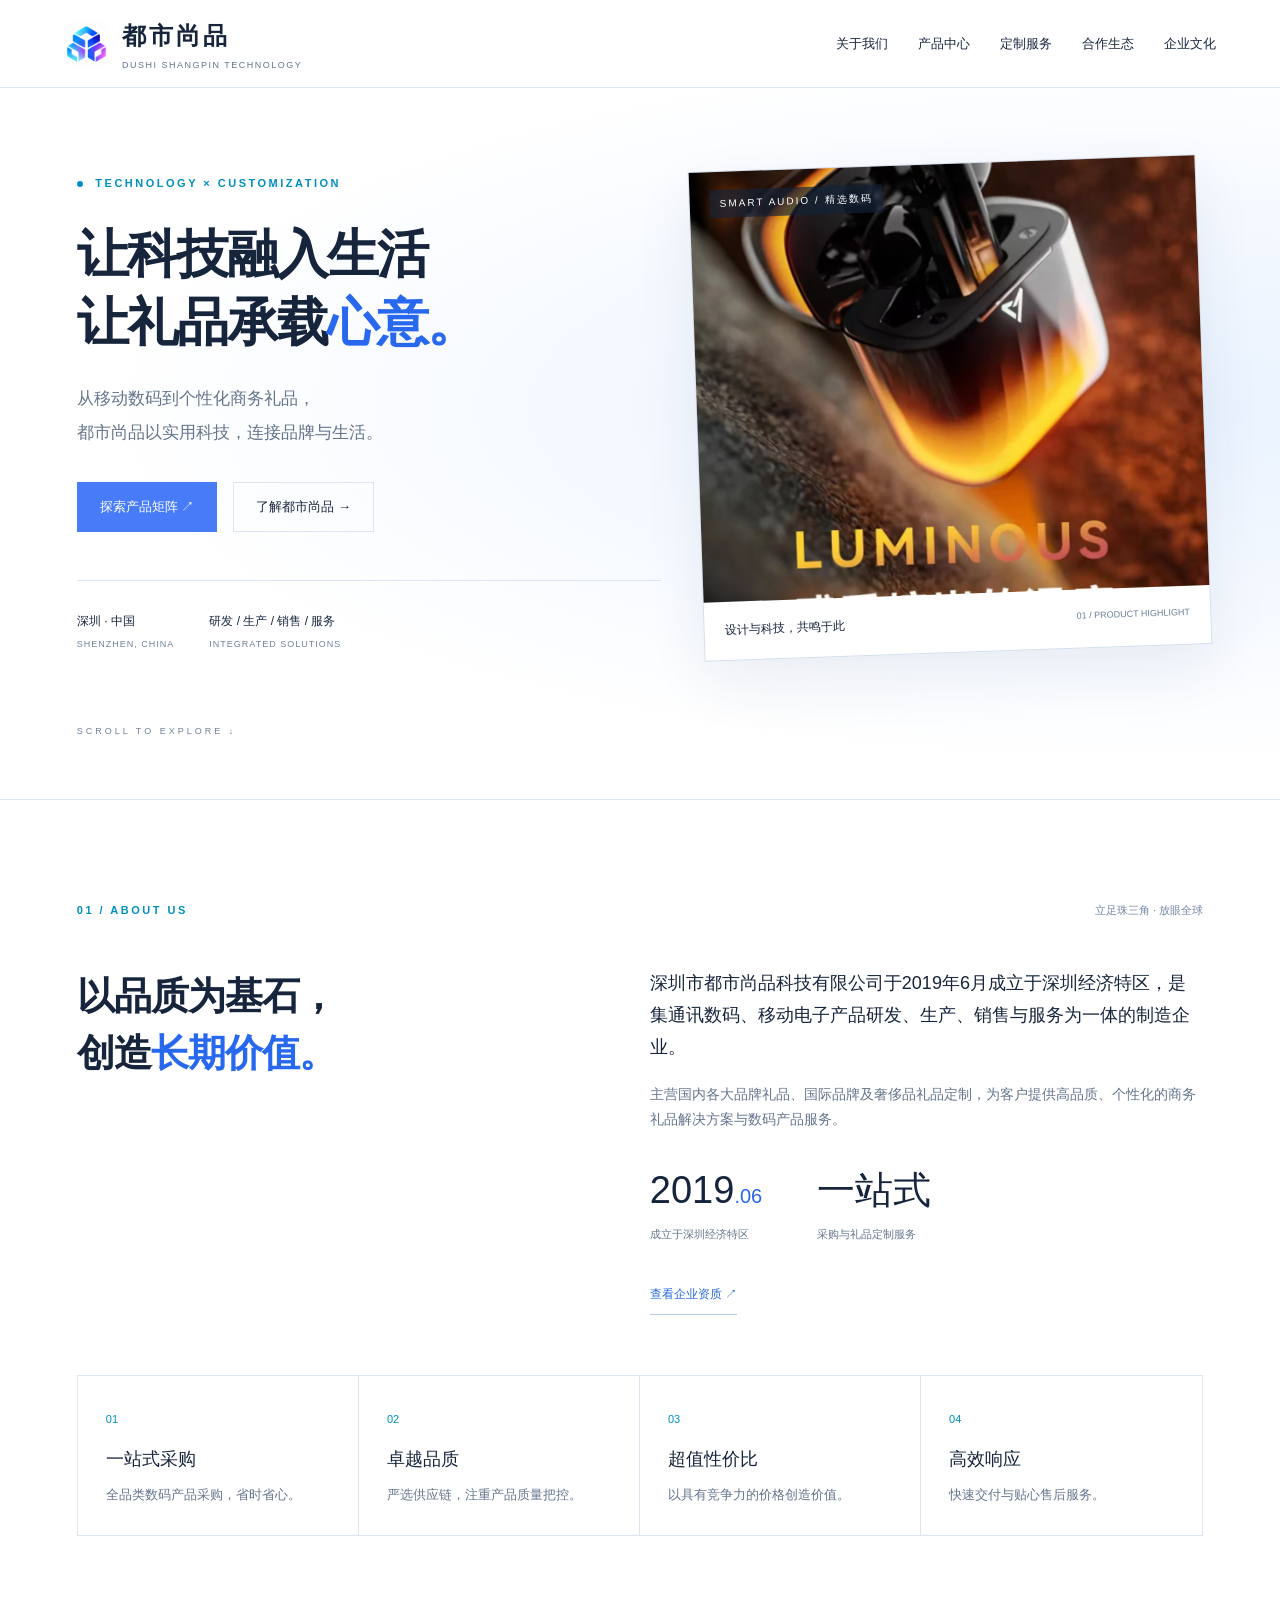
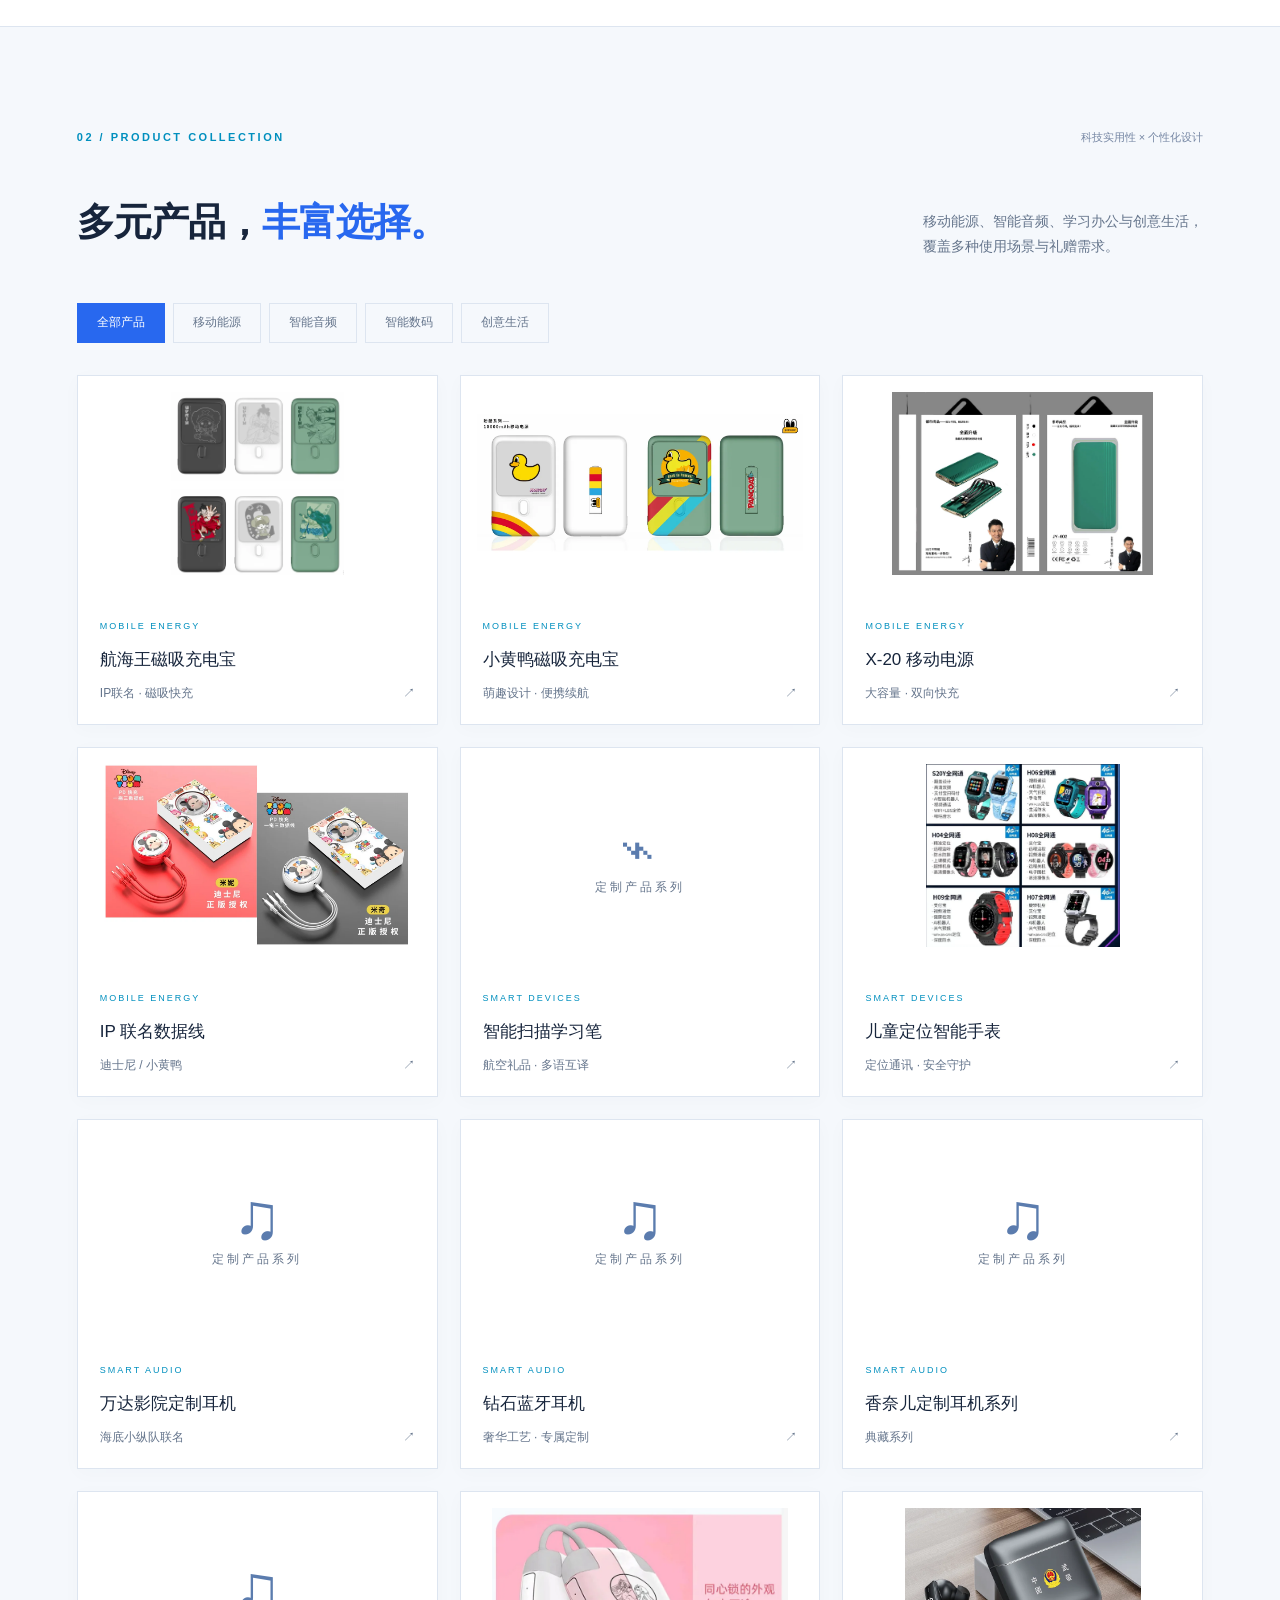
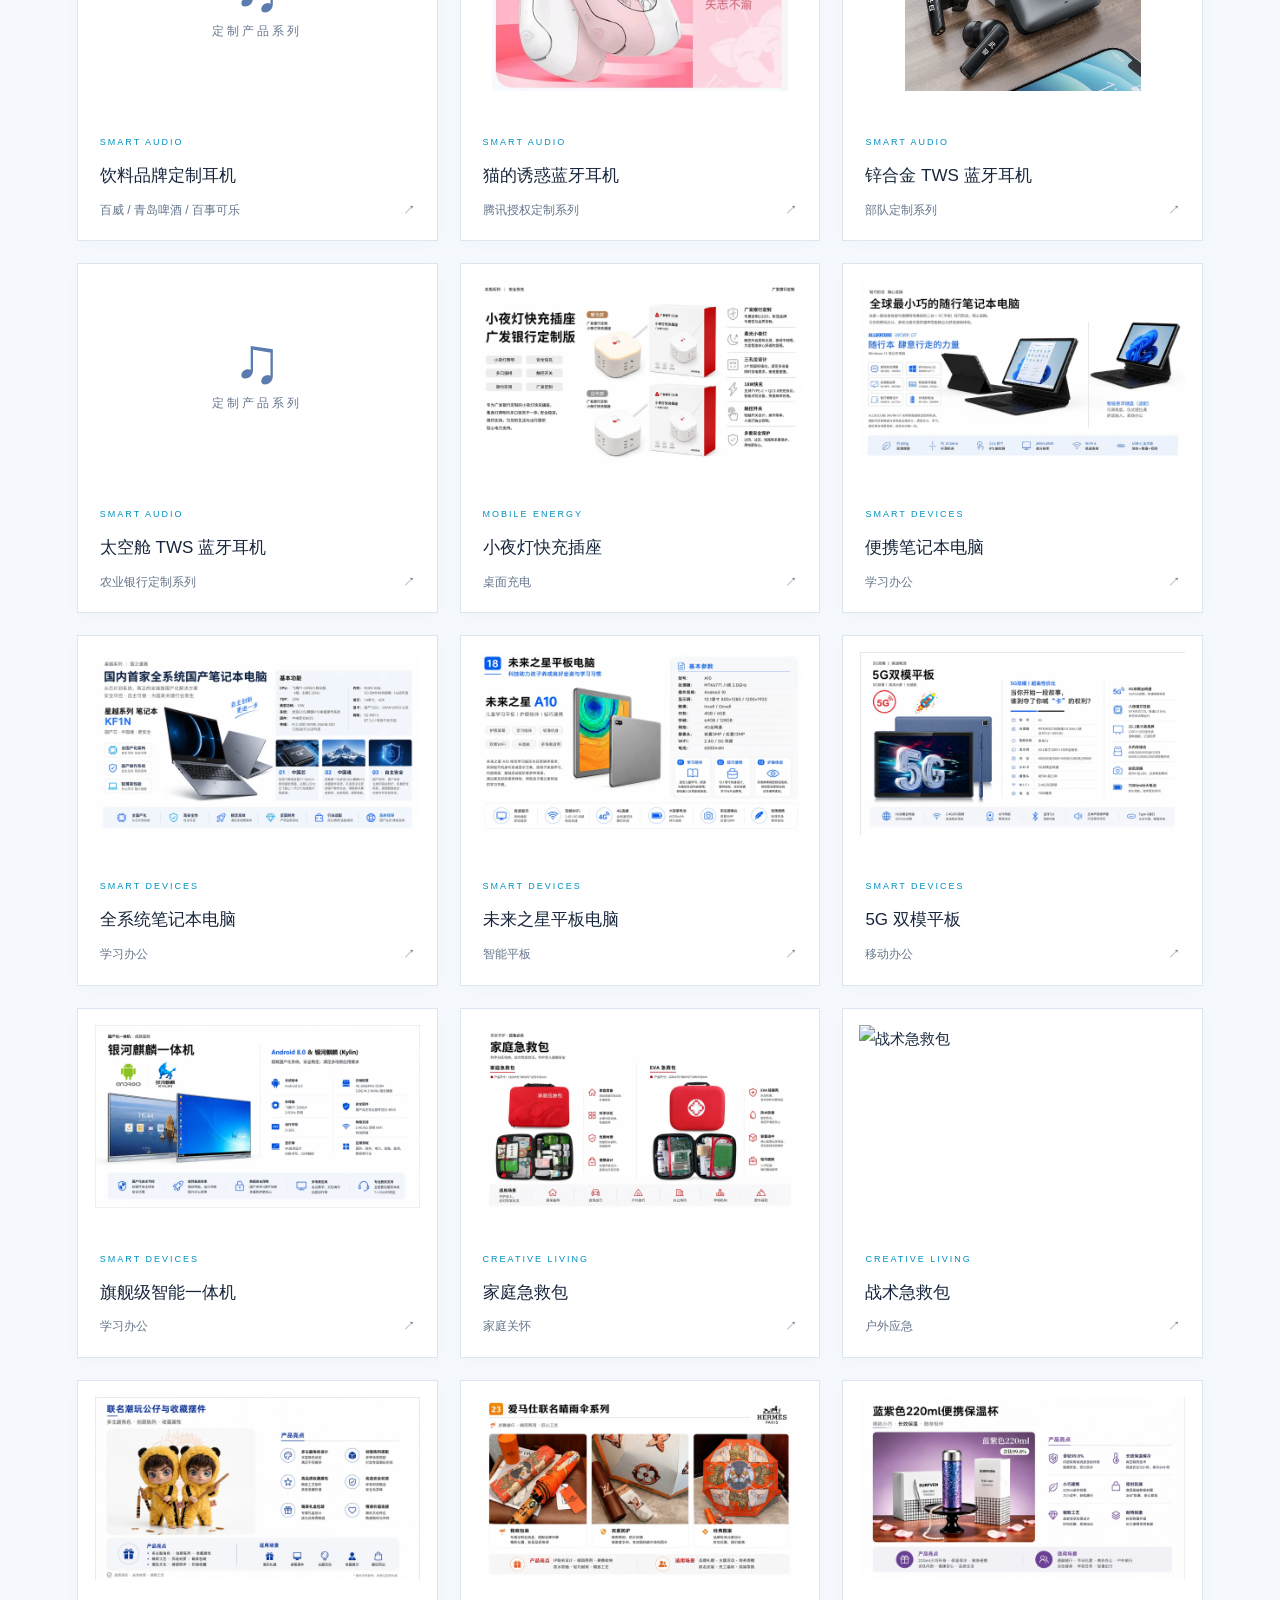
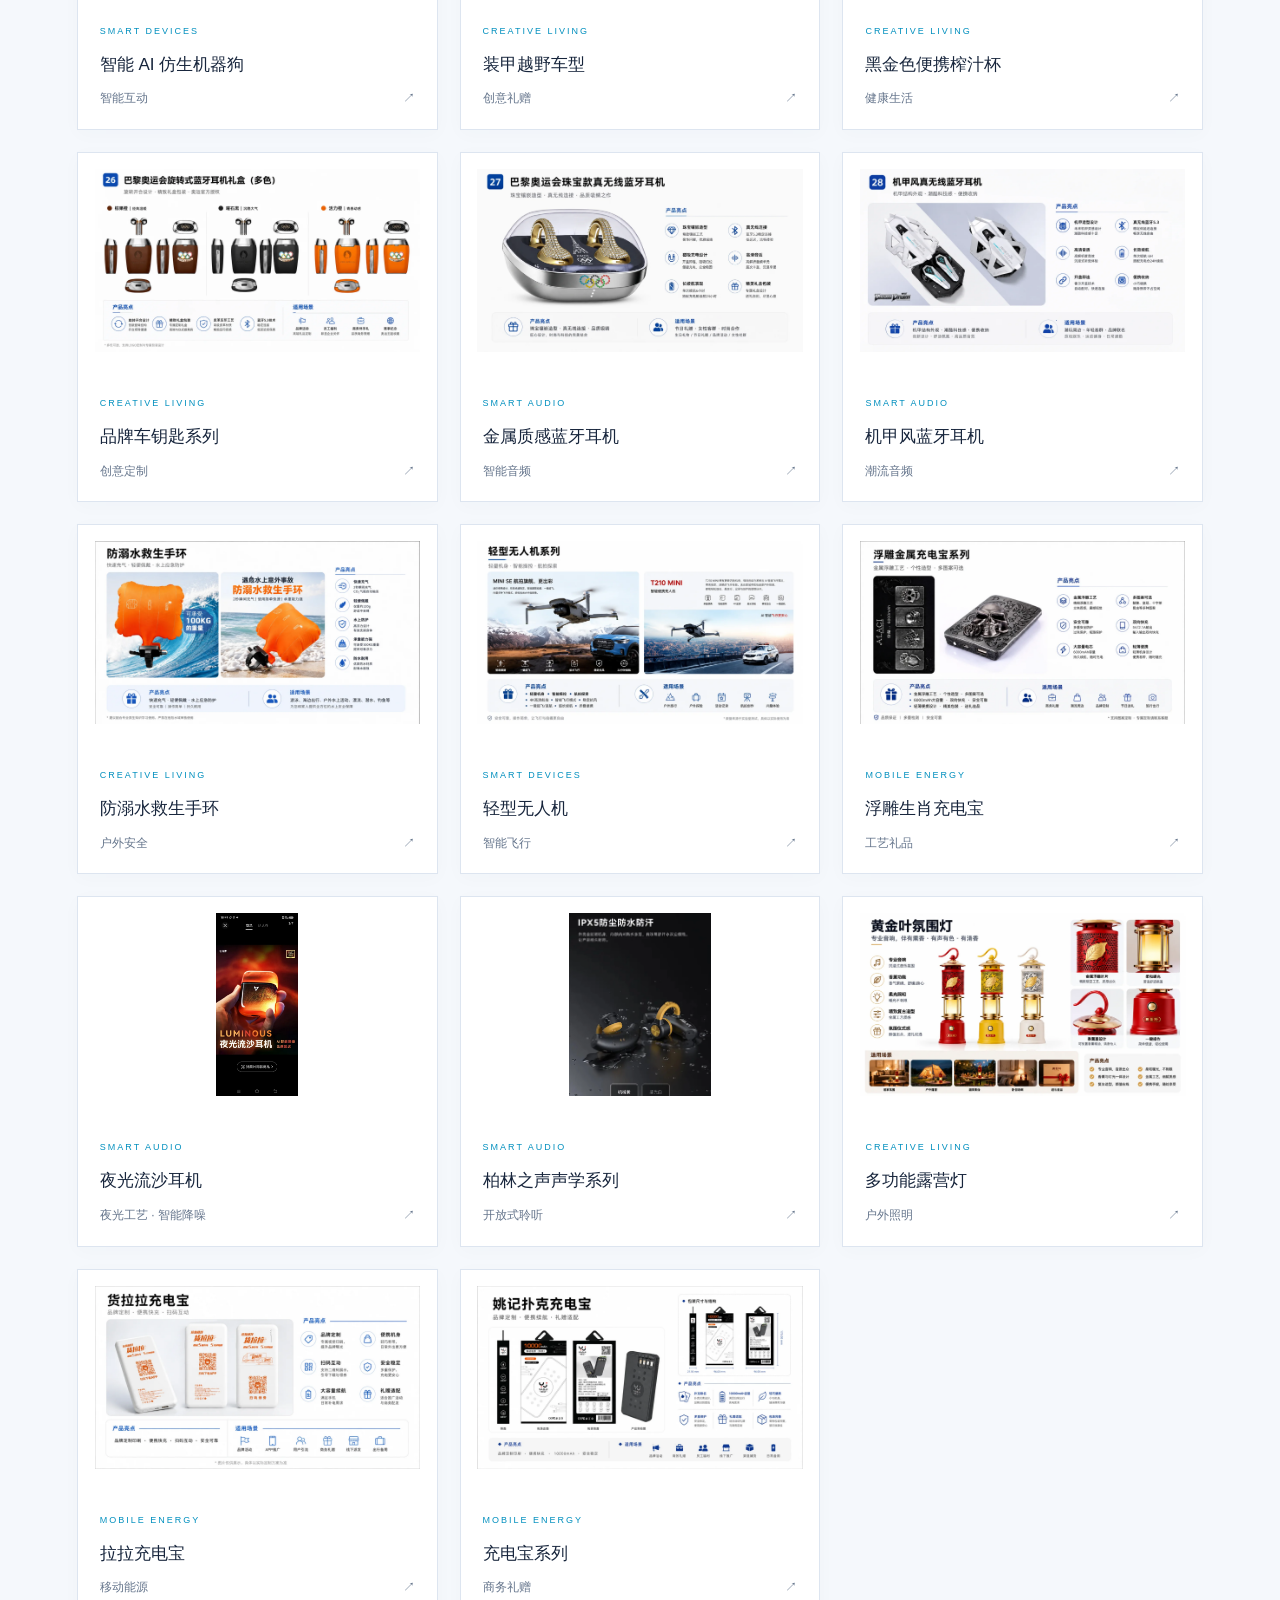
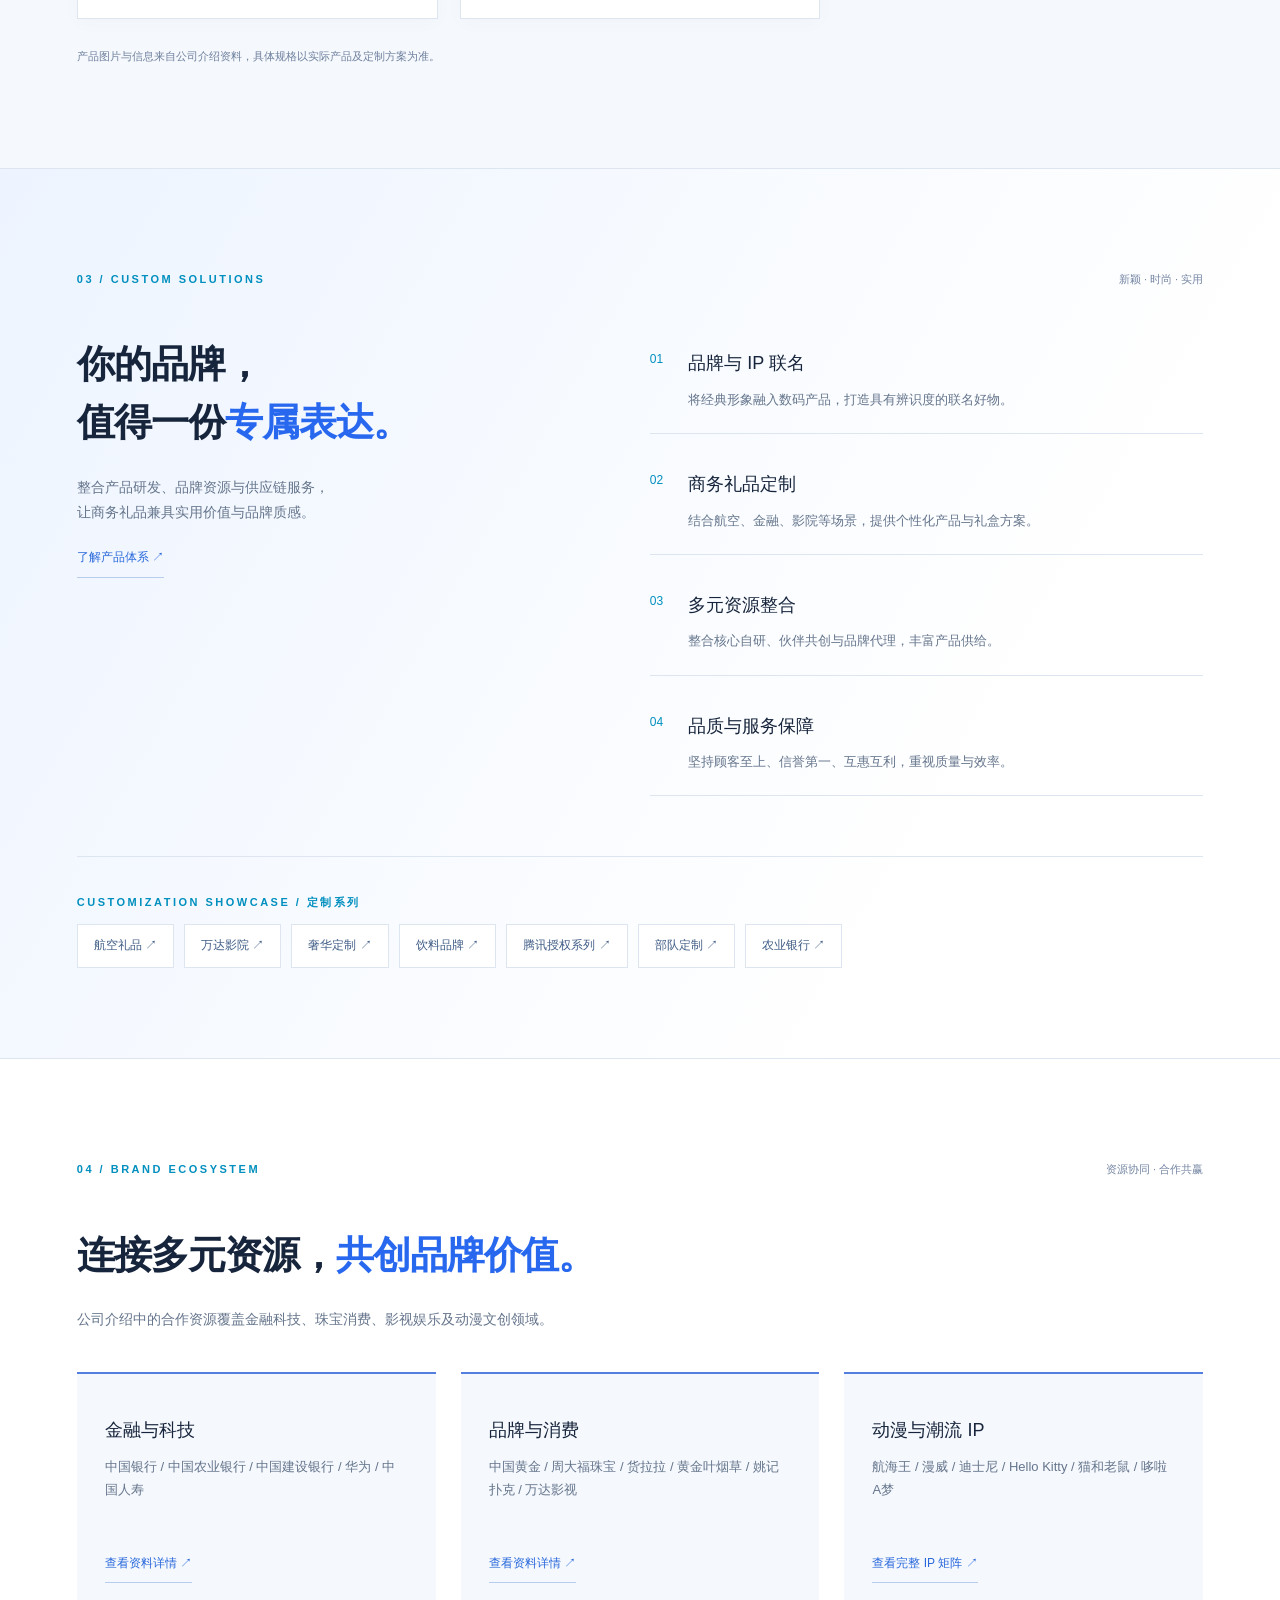
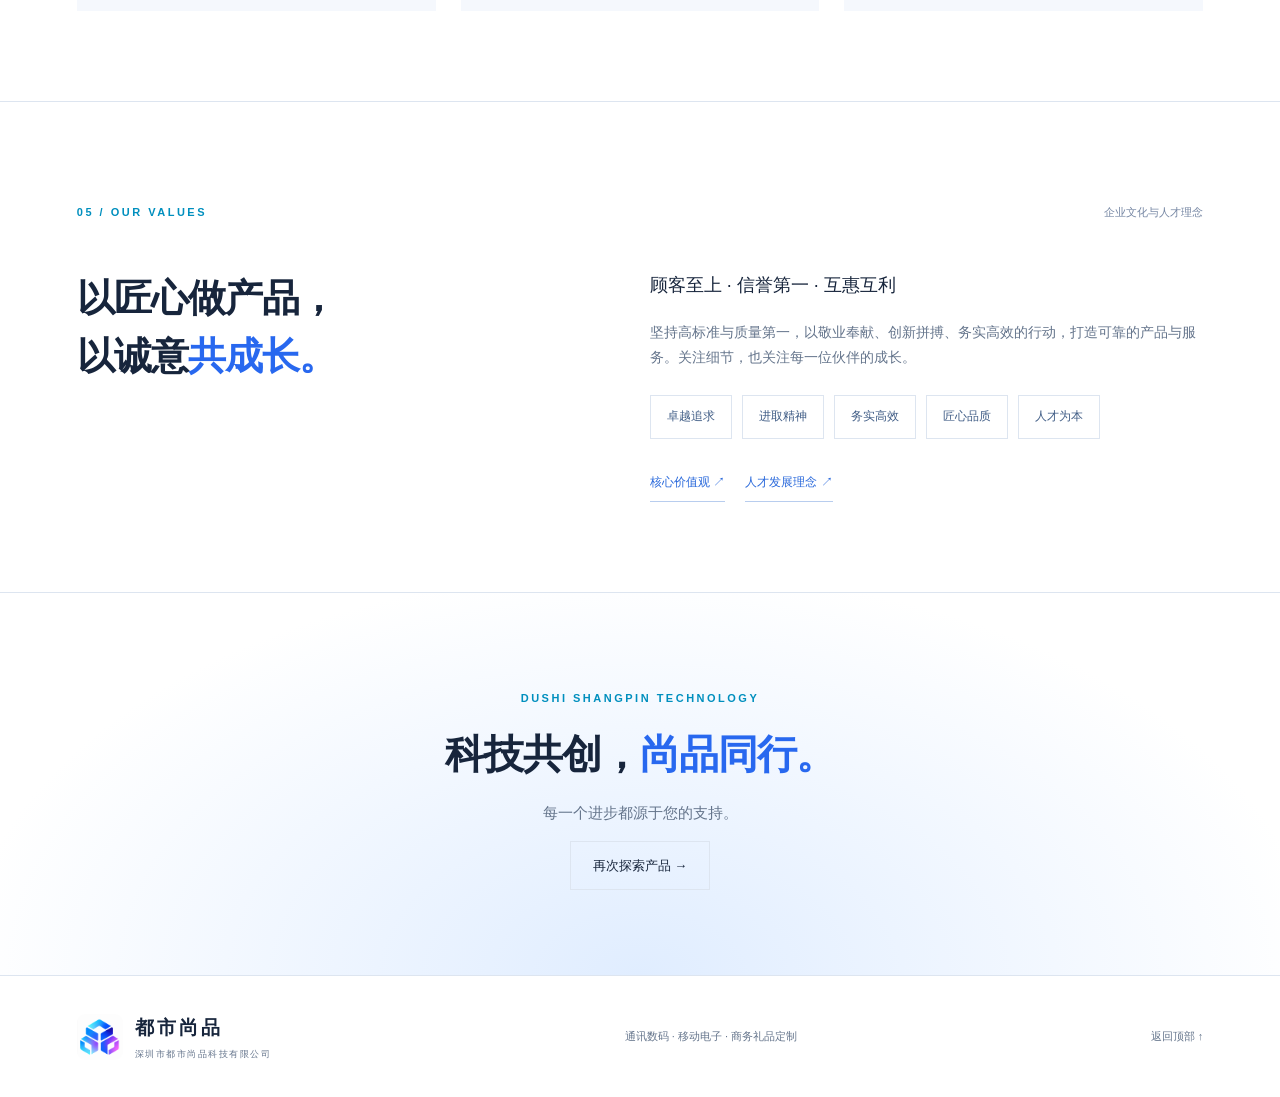
==== index.html @ e6428e45 "Add files via upload" ====
<!doctype html><html lang="zh-CN"><head><meta charset="UTF-8"><meta name="viewport" content="width=device-width,initial-scale=1"><meta name="theme-color" content="#ffffff"><meta name="description" content="深圳市都市尚品科技有限公司，专注移动数码产品研发、生产、销售及商务礼品定制。"><title>都市尚品科技 · 数码与礼品定制</title><link rel="icon" href="assets/logo.png"><link rel="stylesheet" href="style.css"></head><body>
<header><a class="brand" href="#home"><img src="assets/logo.png" alt="都市尚品Logo"><span>都市尚品<small>DUSHI SHANGPIN TECHNOLOGY</small></span></a><button id="menu" aria-expanded="false" aria-controls="nav" aria-label="展开导航">☰</button><nav id="nav"><a href="#about">关于我们</a><a href="#products">产品中心</a><a href="#service">定制服务</a><a href="#partners">合作生态</a><a href="#culture">企业文化</a></nav></header>
<main><section id="home" class="hero"><div><p class="eyebrow"><i></i> TECHNOLOGY × CUSTOMIZATION</p><h1>让科技融入生活<br>让礼品承载<span>心意。</span></h1><p class="lead">从移动数码到个性化商务礼品，<br>都市尚品以实用科技，连接品牌与生活。</p><div class="actions"><a class="primary" href="#products">探索产品矩阵 ↗</a><a class="secondary" href="#about">了解都市尚品 →</a></div><div class="hero-meta"><span>深圳 · 中国<small>SHENZHEN, CHINA</small></span><span>研发 / 生产 / 销售 / 服务<small>INTEGRATED SOLUTIONS</small></span></div></div><div class="hero-visual"><span class="orbit-label">SMART AUDIO / 精选数码</span><img src="assets/s37-25.webp" alt="夜光流沙蓝牙耳机"><div class="visual-caption"><span>设计与科技，共鸣于此</span><small>01 / PRODUCT HIGHLIGHT</small></div></div><div class="scroll">SCROLL TO EXPLORE ↓</div></section>
<section id="about" class="section"><div class="section-top"><p class="eyebrow">01 / ABOUT US</p><span>立足珠三角 · 放眼全球</span></div><div class="split"><h2>以品质为基石，<br>创造<span>长期价值。</span></h2><div><p class="intro">深圳市都市尚品科技有限公司于2019年6月成立于深圳经济特区，是集通讯数码、移动电子产品研发、生产、销售与服务为一体的制造企业。</p><p class="muted">主营国内各大品牌礼品、国际品牌及奢侈品礼品定制，为客户提供高品质、个性化的商务礼品解决方案与数码产品服务。</p><div class="facts"><div><strong>2019<span>.06</span></strong><small>成立于深圳经济特区</small></div><div><strong>一站式</strong><small>采购与礼品定制服务</small></div></div><button class="text-link" data-slide="4">查看企业资质 ↗</button></div></div><div class="advantages"><article><em>01</em><h3>一站式采购</h3><p>全品类数码产品采购，省时省心。</p></article><article><em>02</em><h3>卓越品质</h3><p>严选供应链，注重产品质量把控。</p></article><article><em>03</em><h3>超值性价比</h3><p>以具有竞争力的价格创造价值。</p></article><article><em>04</em><h3>高效响应</h3><p>快速交付与贴心售后服务。</p></article></div></section>
<section id="products" class="section products"><div class="section-top"><p class="eyebrow">02 / PRODUCT COLLECTION</p><span>科技实用性 × 个性化设计</span></div><div class="title-row"><h2>多元产品，<span>丰富选择。</span></h2><p class="muted">移动能源、智能音频、学习办公与创意生活，<br>覆盖多种使用场景与礼赠需求。</p></div><div class="filters" role="group" aria-label="产品分类"><button class="active" data-filter="all">全部产品</button><button data-filter="power">移动能源</button><button data-filter="audio">智能音频</button><button data-filter="smart">智能数码</button><button data-filter="life">创意生活</button></div><div id="grid" class="grid"></div><p class="source-note">产品图片与信息来自公司介绍资料，具体规格以实际产品及定制方案为准。</p></section>
<section id="service" class="section service"><div class="section-top"><p class="eyebrow">03 / CUSTOM SOLUTIONS</p><span>新颖 · 时尚 · 实用</span></div><div class="split"><div><h2>你的品牌，<br>值得一份<span>专属表达。</span></h2><p class="muted">整合产品研发、品牌资源与供应链服务，<br>让商务礼品兼具实用价值与品牌质感。</p><button class="text-link" data-slide="5">了解产品体系 ↗</button></div><div class="service-list"><article><span>01</span><div><h3>品牌与 IP 联名</h3><p>将经典形象融入数码产品，打造具有辨识度的联名好物。</p></div></article><article><span>02</span><div><h3>商务礼品定制</h3><p>结合航空、金融、影院等场景，提供个性化产品与礼盒方案。</p></div></article><article><span>03</span><div><h3>多元资源整合</h3><p>整合核心自研、伙伴共创与品牌代理，丰富产品供给。</p></div></article><article><span>04</span><div><h3>品质与服务保障</h3><p>坚持顾客至上、信誉第一、互惠互利，重视质量与效率。</p></div></article></div></div><div class="cases"><p class="eyebrow">CUSTOMIZATION SHOWCASE / 定制系列</p><div id="case-list"></div></div></section>
<section id="partners" class="section"><div class="section-top"><p class="eyebrow">04 / BRAND ECOSYSTEM</p><span>资源协同 · 合作共赢</span></div><h2>连接多元资源，<span>共创品牌价值。</span></h2><p class="muted">公司介绍中的合作资源覆盖金融科技、珠宝消费、影视娱乐及动漫文创领域。</p><div class="ecosystem"><article><h3>金融与科技</h3><p>中国银行 / 中国农业银行 / 中国建设银行 / 华为 / 中国人寿</p><button class="text-link" data-slide="43">查看资料详情 ↗</button></article><article><h3>品牌与消费</h3><p>中国黄金 / 周大福珠宝 / 货拉拉 / 黄金叶烟草 / 姚记扑克 / 万达影视</p><button class="text-link" data-slide="42">查看资料详情 ↗</button></article><article><h3>动漫与潮流 IP</h3><p>航海王 / 漫威 / 迪士尼 / Hello Kitty / 猫和老鼠 / 哆啦A梦</p><button class="text-link" data-slide="44">查看完整 IP 矩阵 ↗</button></article></div></section>
<section id="culture" class="section culture"><div class="section-top"><p class="eyebrow">05 / OUR VALUES</p><span>企业文化与人才理念</span></div><div class="split"><h2>以匠心做产品，<br>以诚意<span>共成长。</span></h2><div><p class="intro">顾客至上 · 信誉第一 · 互惠互利</p><p class="muted">坚持高标准与质量第一，以敬业奉献、创新拼搏、务实高效的行动，打造可靠的产品与服务。关注细节，也关注每一位伙伴的成长。</p><div class="value-tags"><span>卓越追求</span><span>进取精神</span><span>务实高效</span><span>匠心品质</span><span>人才为本</span></div><button class="text-link" data-slide="45">核心价值观 ↗</button><button class="text-link" data-slide="46">人才发展理念 ↗</button></div></div></section>
<section class="closing"><p class="eyebrow">DUSHI SHANGPIN TECHNOLOGY</p><h2>科技共创，<span>尚品同行。</span></h2><p>每一个进步都源于您的支持。</p><a class="secondary" href="#products">再次探索产品 →</a></section></main><footer><a class="brand" href="#home"><img src="assets/logo.png" alt=""><span>都市尚品<small>深圳市都市尚品科技有限公司</small></span></a><p>通讯数码 · 移动电子 · 商务礼品定制</p><a href="#home">返回顶部 ↑</a></footer><dialog id="detail"><button class="close" aria-label="关闭详情">×</button><div id="detail-body"></div></dialog><script src="content.js"></script><script src="app.js"></script></body></html>
---- style.css ----
:root{--bg:#080d1b;--panel:#10182a;--line:#243047;--text:#f1f5ff;--muted:#9ba8c1;--blue:#548cff;--cyan:#43d9ea}*{box-sizing:border-box}html{scroll-behavior:smooth;scroll-padding-top:95px}body{margin:0;background:var(--bg);color:var(--text);font:15px/1.8 Arial,'Microsoft YaHei',sans-serif}a{color:inherit;text-decoration:none}button{font:inherit;cursor:pointer}button,a{-webkit-tap-highlight-color:transparent}button:focus-visible,a:focus-visible{outline:2px solid var(--cyan);outline-offset:5px}header{height:88px;position:sticky;top:0;z-index:10;background:#080d1bf2;border-bottom:1px solid var(--line);padding:0 5%;display:flex;align-items:center;justify-content:space-between}.brand{display:flex;align-items:center;gap:12px;font-size:24px;font-weight:bold;letter-spacing:3px}.brand img{width:46px;height:46px;border-radius:9px}.brand small{font-size:9px;letter-spacing:1.5px;display:block;color:var(--muted);font-weight:normal}nav{display:flex;gap:30px;font-size:13px}nav a:hover{color:var(--cyan)}#menu{display:none}.hero{max-width:1440px;margin:auto;padding:75px 6% 60px;display:grid;grid-template-columns:1.15fr 1fr;gap:35px;align-items:center;position:relative;min-height:700px;overflow:hidden;background:radial-gradient(ellipse at 80% 40%,#172a5033,transparent 60%)}.eyebrow{font-size:11px;letter-spacing:2.5px;color:var(--cyan);font-weight:bold}i{display:inline-block;width:6px;height:6px;background:var(--cyan);border-radius:50%;margin-right:7px}h1{font-size:clamp(36px,4.1vw,62px);line-height:1.3;letter-spacing:-2px;margin:26px 0}h1 span,h2 span{color:var(--blue)}.lead{font-size:17px;color:var(--muted);line-height:2}.actions{display:flex;gap:16px;margin:32px 0}.primary,.secondary{display:inline-block;padding:12px 22px;font-size:13px;border:1px solid var(--line)}.primary{background:#477bf7;border-color:#477bf7}.primary:hover{background:#6596ff}.secondary:hover{border-color:var(--blue)}.hero-meta{display:flex;gap:35px;padding-top:30px;border-top:1px solid var(--line);margin-top:48px;font-size:12px}.hero-meta small{display:block;font-size:9px;color:#6f809e;letter-spacing:1px;margin-top:4px}.hero-visual{border:1px solid #2b3750;background:#101218;position:relative;transform:rotate(-2deg)}.hero-visual img{display:block;width:100%;height:430px;object-fit:cover}.orbit-label{position:absolute;top:18px;left:20px;font-size:10px;letter-spacing:2px;color:#e4eaff;background:#080d1b99;padding:5px 10px}.visual-caption{display:flex;justify-content:space-between;padding:18px 20px;gap:12px;font-size:12px}.visual-caption small{font-size:9px;color:var(--muted)}.scroll{grid-column:1/-1;font-size:9px;letter-spacing:3px;color:#677794;margin-top:35px}.section{padding:90px 6%;max-width:1440px;margin:auto;border-top:1px solid var(--line)}.section-top{display:flex;align-items:center;justify-content:space-between;margin-bottom:35px}.section-top>span{font-size:11px;color:#7586a3}.split{display:grid;grid-template-columns:1fr 1.1fr;gap:70px}h2{font-size:clamp(29px,3vw,42px);line-height:1.5;letter-spacing:-1px;margin:0 0 24px}.intro{font-size:18px;margin-top:0}.muted{color:var(--muted);font-size:14px}.facts{display:flex;gap:55px;margin:30px 0}.facts strong{display:block;font-size:38px;font-weight:500;line-height:1.5}.facts strong span{font-size:20px;color:var(--blue)}.facts small{font-size:11px;color:var(--muted)}.text-link{border:0;border-bottom:1px solid #344868;background:none;color:#91b6ff;padding:8px 0;margin-right:20px;font-size:12px}.advantages{display:grid;grid-template-columns:repeat(4,1fr);margin-top:60px;border:1px solid var(--line)}.advantages article{padding:28px;border-right:1px solid var(--line)}.advantages article:last-child{border:0}.advantages em{font-size:11px;font-style:normal;color:var(--cyan)}h3{font-size:18px;font-weight:500;margin:12px 0 8px}.advantages p,.service-list p,.ecosystem p{font-size:13px;color:var(--muted);margin:0}.products{background:#0c1221}.title-row{display:flex;justify-content:space-between;gap:30px;align-items:center}.filters{display:flex;gap:8px;margin:28px 0 32px;flex-wrap:wrap}.filters button{border:1px solid var(--line);background:none;color:var(--muted);padding:8px 19px;font-size:12px}.filters button.active{background:var(--blue);color:white;border-color:var(--blue)}.grid{display:grid;grid-template-columns:repeat(3,1fr);gap:22px}.card{border:1px solid var(--line);background:var(--panel);color:var(--text);text-align:left;padding:0;transition:transform .2s,border-color .2s;overflow:hidden}.card:hover{transform:translateY(-5px);border-color:var(--blue)}.card .pic{height:215px;background:#f1f2f4;display:flex;align-items:center;justify-content:center;padding:16px}.card img{width:100%;height:100%;object-fit:contain}.card .info{padding:19px 22px}.card small{font-size:9px;letter-spacing:2px;color:var(--cyan)}.card h3{font-size:17px;margin:8px 0}.card p{color:var(--muted);font-size:12px;margin:0;display:flex;justify-content:space-between}.source-note{font-size:11px;color:#6e809e;margin-top:28px}.service{background:linear-gradient(120deg,#0f1b32,#080d1b 70%)}.service-list article{display:flex;gap:25px;padding:22px 0;border-bottom:1px solid var(--line)}.service-list article:first-child{padding-top:0}.service-list article>span{color:var(--cyan);font-size:12px;padding-top:14px}.cases{margin-top:60px;padding-top:25px;border-top:1px solid var(--line)}#case-list{display:flex;flex-wrap:wrap;gap:10px}#case-list button,.value-tags span{border:1px solid var(--line);background:#121c30;color:#b8c8e2;padding:10px 16px;font-size:12px}.ecosystem{display:grid;grid-template-columns:repeat(3,1fr);gap:25px;margin-top:40px}.ecosystem article{padding:28px;border-top:2px solid #527fe0;background:#10182a}.ecosystem p{min-height:90px}.value-tags{display:flex;flex-wrap:wrap;gap:10px;margin:25px 0}.closing{text-align:center;padding:85px 20px;background:radial-gradient(ellipse at bottom,#1e2b57,transparent 70%);border-top:1px solid var(--line)}.closing h2{font-size:40px;margin:15px 0}.closing>p:not(.eyebrow){color:var(--muted)}footer{padding:35px 6%;display:flex;justify-content:space-between;align-items:center;gap:20px;border-top:1px solid var(--line)}footer .brand{font-size:19px}footer p,footer>a:last-child{font-size:11px;color:var(--muted)}dialog{background:#10182a;color:var(--text);border:1px solid var(--line);max-width:900px;width:92%;max-height:90dvh;padding:40px;overscroll-behavior:contain}dialog::backdrop{background:#000c;backdrop-filter:blur(6px)}.close{position:sticky;top:0;float:right;background:#273652;border:0;color:white;font-size:28px;width:42px;height:42px;z-index:2}#detail-body{clear:both}#detail-body h2{font-size:26px}#detail-body img{width:100%;height:auto;display:block;margin:20px 0;background:white}#detail-body .original{white-space:pre-line;color:#b6c4dc;font-size:14px;line-height:1.9}body.modal-open{overflow:hidden}@media(min-width:1600px){header{padding:0 calc((100% - 1268px)/2)}}@media(max-width:850px){nav{gap:14px}.brand{font-size:21px}.hero{padding-top:45px;gap:24px;min-height:auto}.hero-visual img{height:370px}.hero-meta{gap:18px}.split{gap:30px}.advantages article{padding:18px}.grid{grid-template-columns:repeat(2,1fr)}.title-row{display:block}.section{padding:65px 6%}footer p{display:none}}@media(max-width:600px){header{height:72px;padding:0 6%}.brand img{width:38px;height:38px}.brand{font-size:20px;gap:10px}.brand small{font-size:8px;letter-spacing:1px}#menu{display:block;background:none;color:white;border:1px solid var(--line);font-size:22px;width:42px;height:42px}nav{display:none;position:absolute;top:71px;left:0;right:0;background:#10182a;padding:22px 6%;flex-direction:column;gap:8px;border-bottom:1px solid var(--line)}nav.open{display:flex}nav a{padding:9px}.hero{grid-template-columns:1fr;padding:35px 6% 30px;gap:35px}.hero h1{font-size:38px;letter-spacing:-1px}.eyebrow{font-size:9px;letter-spacing:1.7px}.lead{font-size:14px}.actions{gap:10px}.primary,.secondary{font-size:12px;padding:11px 17px}.hero-meta{margin-top:30px;padding-top:22px;gap:28px;font-size:10px}.hero-meta small{font-size:8px}.hero-visual{transform:none}.hero-visual img{height:330px;object-position:center 45%}.visual-caption{padding:14px;font-size:11px}.visual-caption small{font-size:8px}.scroll{margin-top:0}.section{padding:48px 6%}.section-top{margin-bottom:25px}.section-top>span{font-size:9px}.split{grid-template-columns:1fr;gap:15px}h2{font-size:30px}.intro{font-size:16px}.muted{font-size:13px}.facts strong{font-size:32px}.advantages{grid-template-columns:1fr 1fr;margin-top:35px}.advantages article{border-bottom:1px solid var(--line);padding:20px 16px}.advantages article:nth-child(2){border-right:0}.advantages p{font-size:11px}.advantages h3{font-size:16px}.grid{gap:13px}.card .pic{height:150px;padding:9px}.card .info{padding:13px}.card small{font-size:8px;letter-spacing:1px}.card h3{font-size:14px;line-height:1.5;min-height:42px}.card p{font-size:10px}.filters{gap:6px}.filters button{padding:8px 12px;font-size:11px}.ecosystem{grid-template-columns:1fr;gap:15px;margin-top:25px}.ecosystem p{min-height:0}.ecosystem article{padding:22px}.service-list{margin-top:20px}.cases{margin-top:35px}.closing{padding:60px 6%}.closing h2{font-size:29px}footer{align-items:flex-start}footer .brand{font-size:16px}footer .brand small{font-size:8px;letter-spacing:0}footer>a:last-child{white-space:nowrap}dialog{padding:18px}.close{width:38px;height:38px}#detail-body h2{font-size:21px}}@media(prefers-reduced-motion:reduce){html{scroll-behavior:auto}*{transition:none!important}}
.no-image{color:#4b658e;text-align:center}.no-image>span{font-size:65px;line-height:1}.no-image p{font-size:12px;letter-spacing:3px}
/* White brand theme */
:root{--bg:#fff;--panel:#fff;--line:#dde5f0;--text:#17253c;--muted:#65758c;--blue:#2868ef;--cyan:#008fbe}header{background:#ffffffF5}.hero{background:radial-gradient(ellipse at 90% 45%,#e9f2ff,transparent 65%)}.hero-visual{background:#fff;border-color:#d4deed;box-shadow:0 22px 60px #15345f13}.orbit-label{color:#fff;background:#142237ad}.visual-caption small{color:#6b7d96}.hero-meta small,.scroll{color:#72829b}.products{background:#f5f8fc}.card{box-shadow:0 4px 18px #1b416006}.card .pic{background:#fff}.service{background:linear-gradient(120deg,#edf4ff,#fff 75%)}.ecosystem article{background:#f5f8fd}.text-link{color:#2868db;border-color:#b8cdee}#case-list button,.value-tags span{background:#fff;color:#405d86}.closing{background:radial-gradient(ellipse at bottom,#e0edff,transparent 75%)}dialog{background:#fff;color:var(--text)}dialog::backdrop{background:#10203988}#detail-body .original{color:#52647d}.close{background:#eaf0fa;color:#193759}.secondary:hover{background:#eaf1ff}.primary{color:#fff}.no-image{color:#5b7cae}@media(max-width:600px){#menu{color:#193759}nav{background:#fff}}
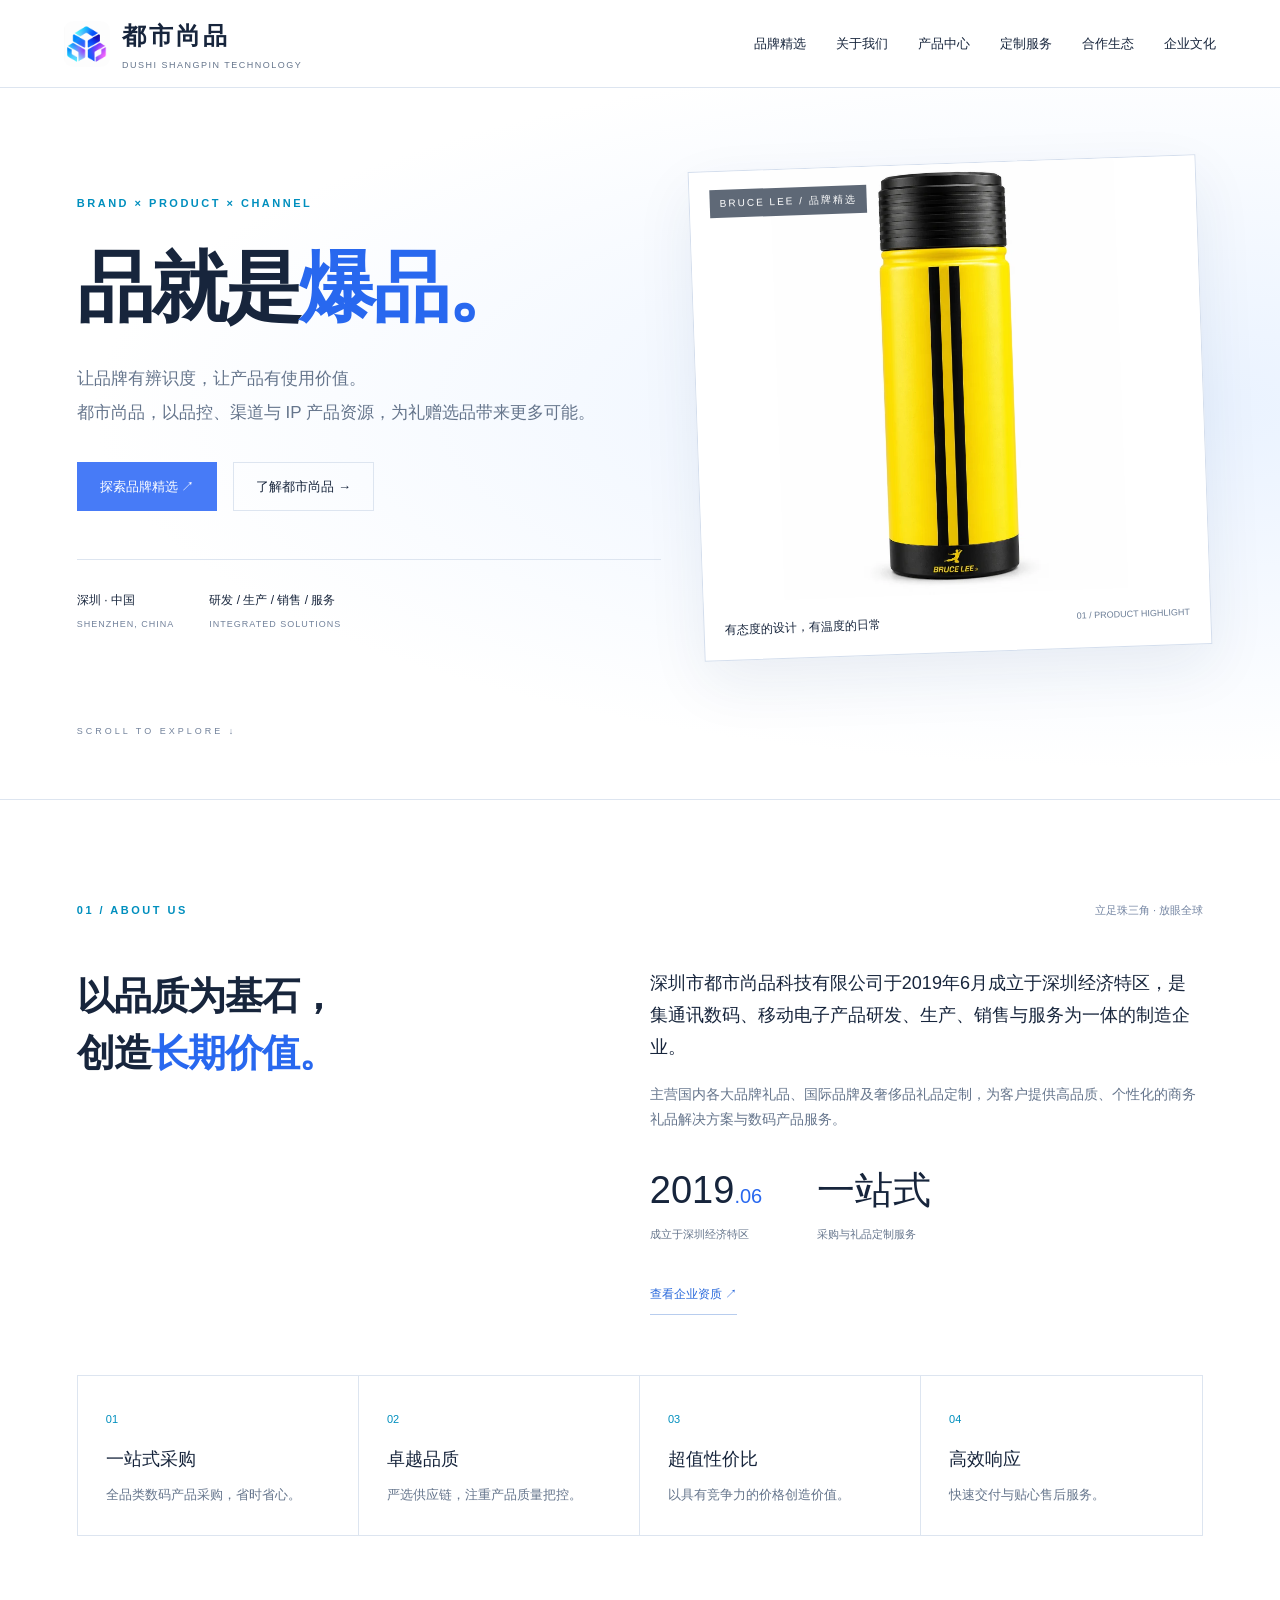
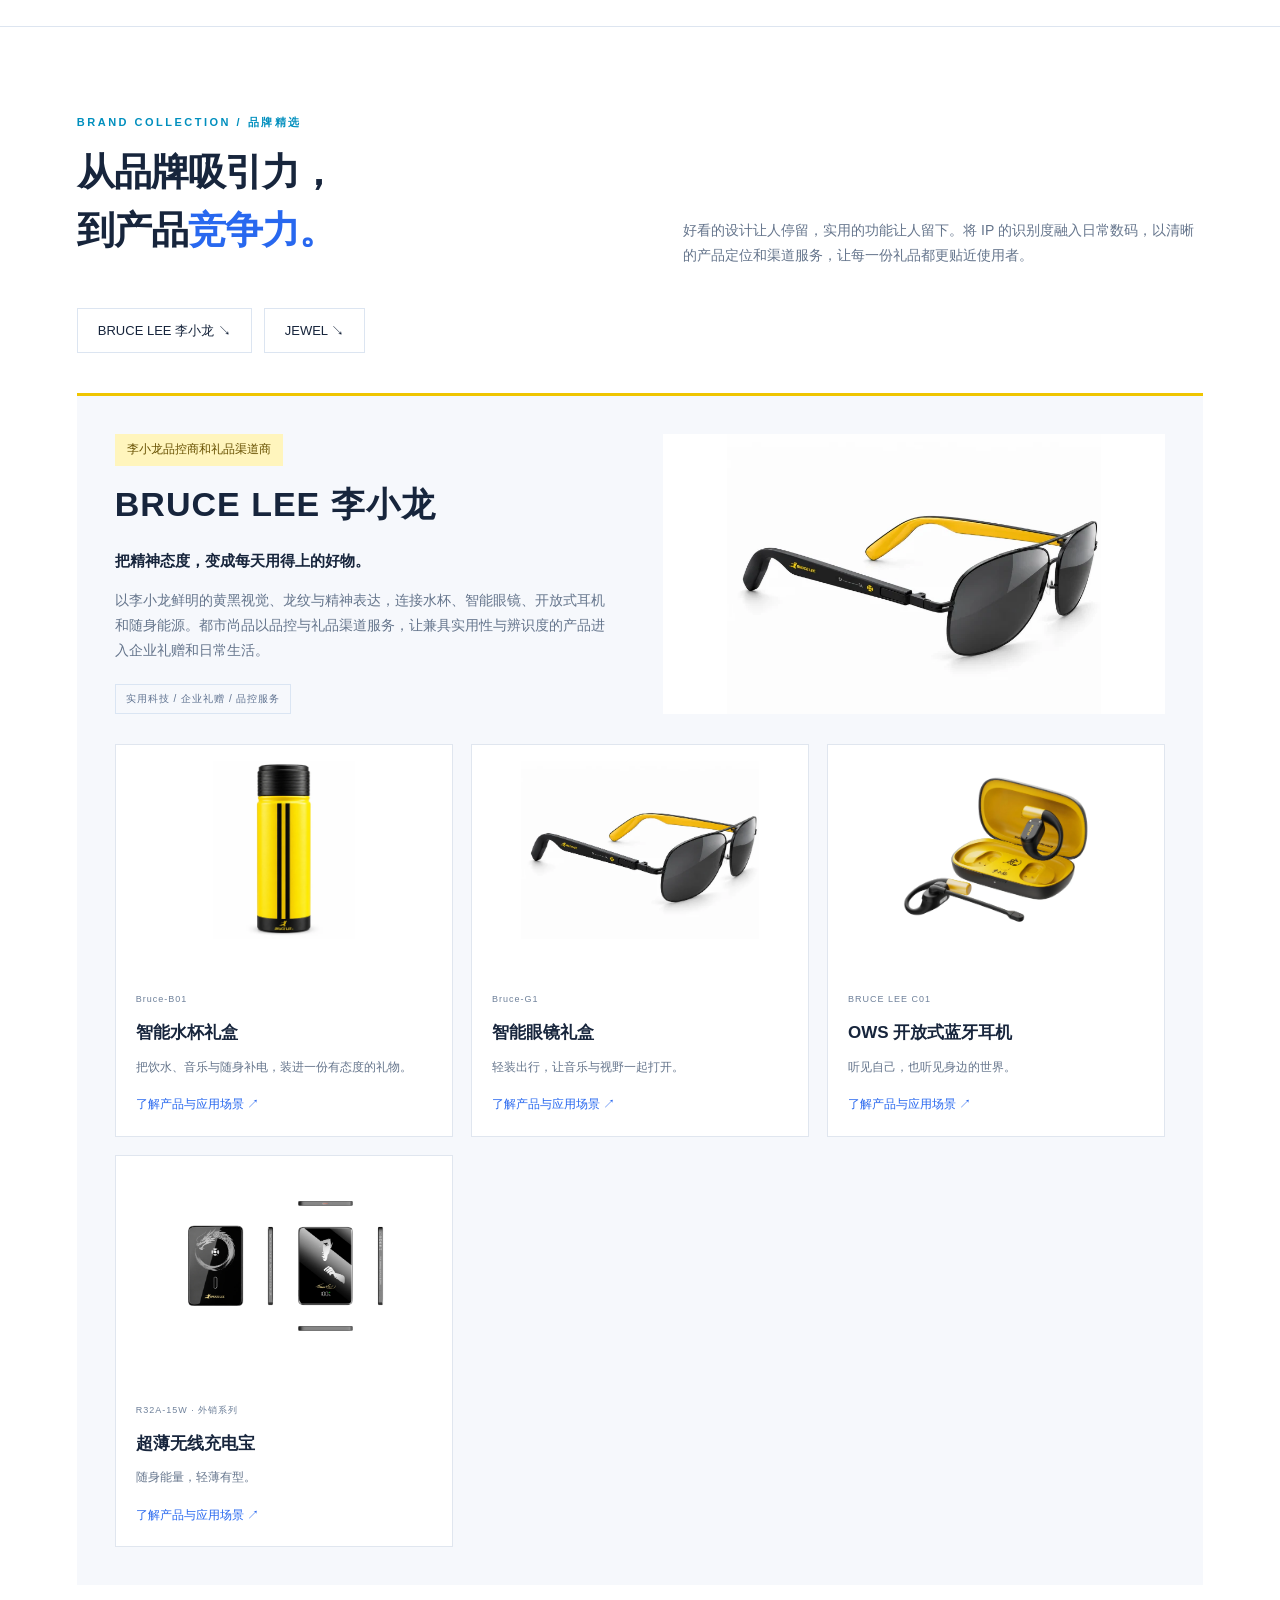
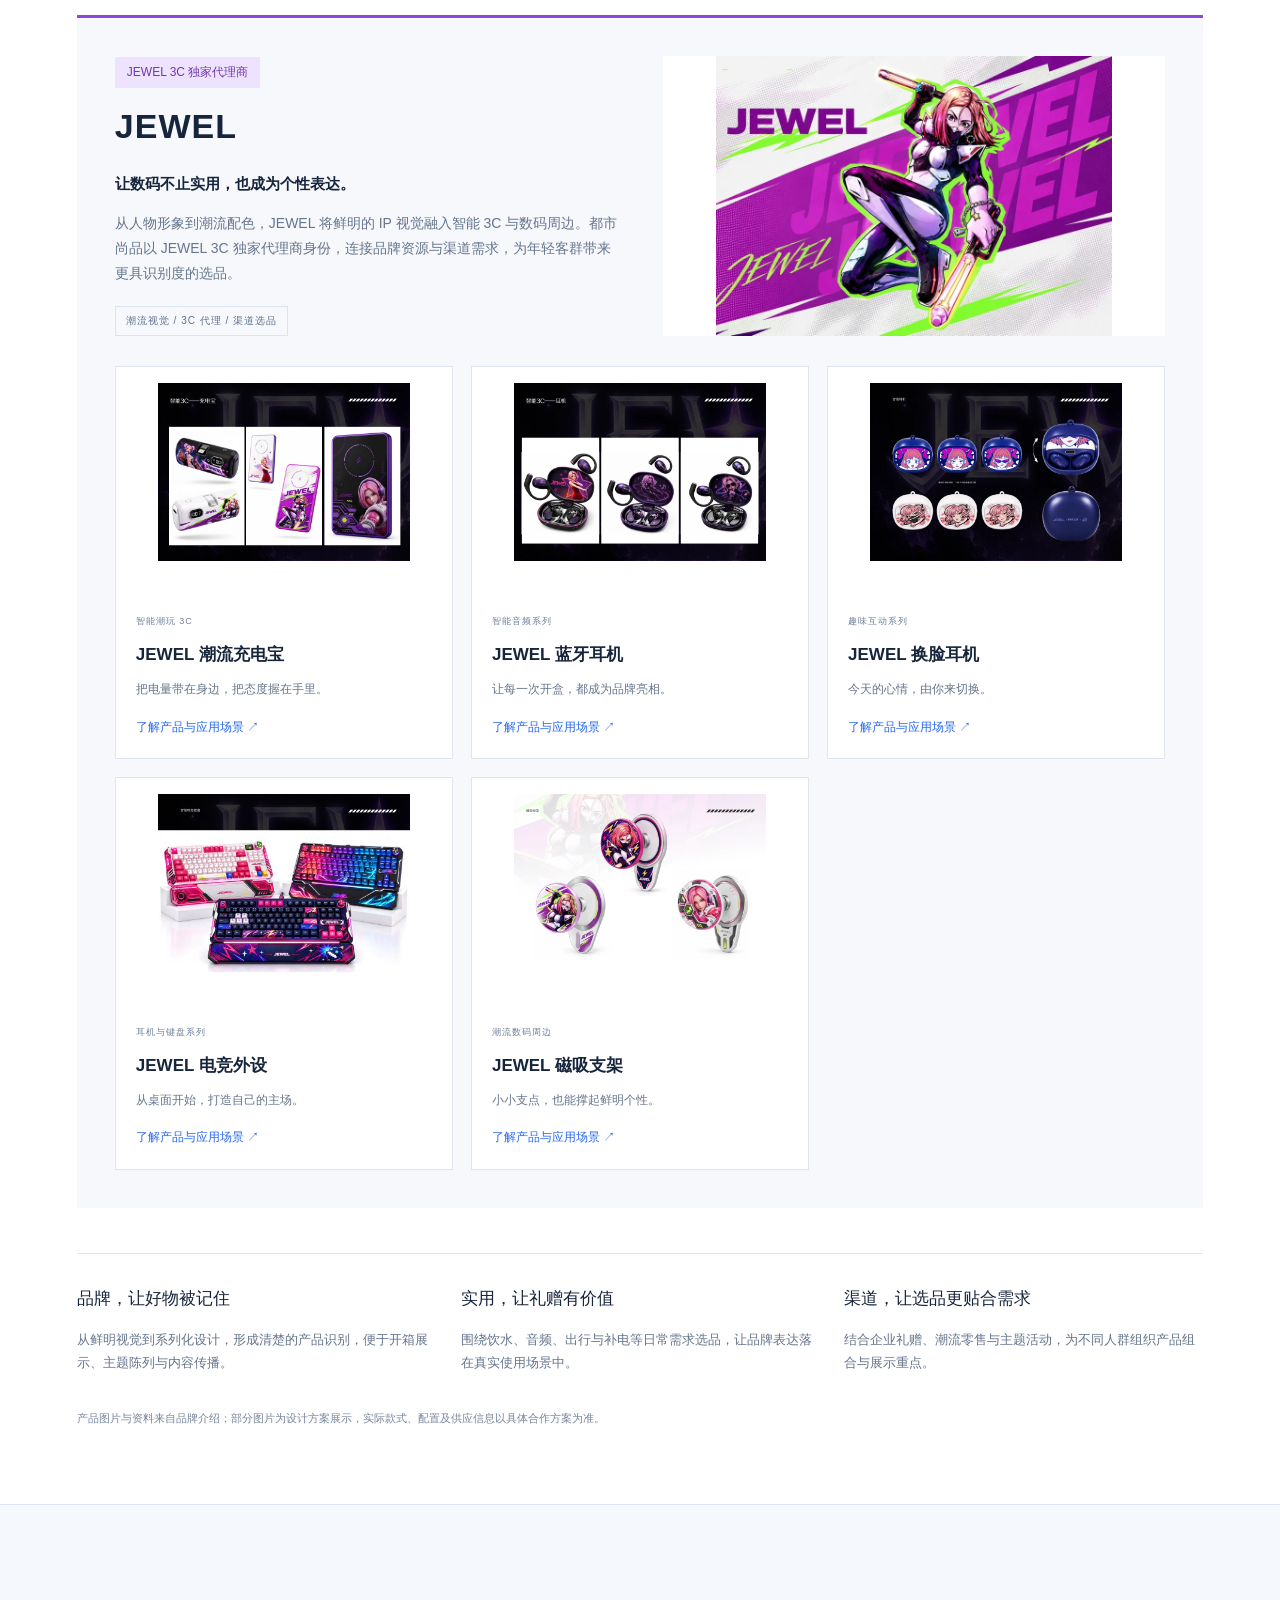
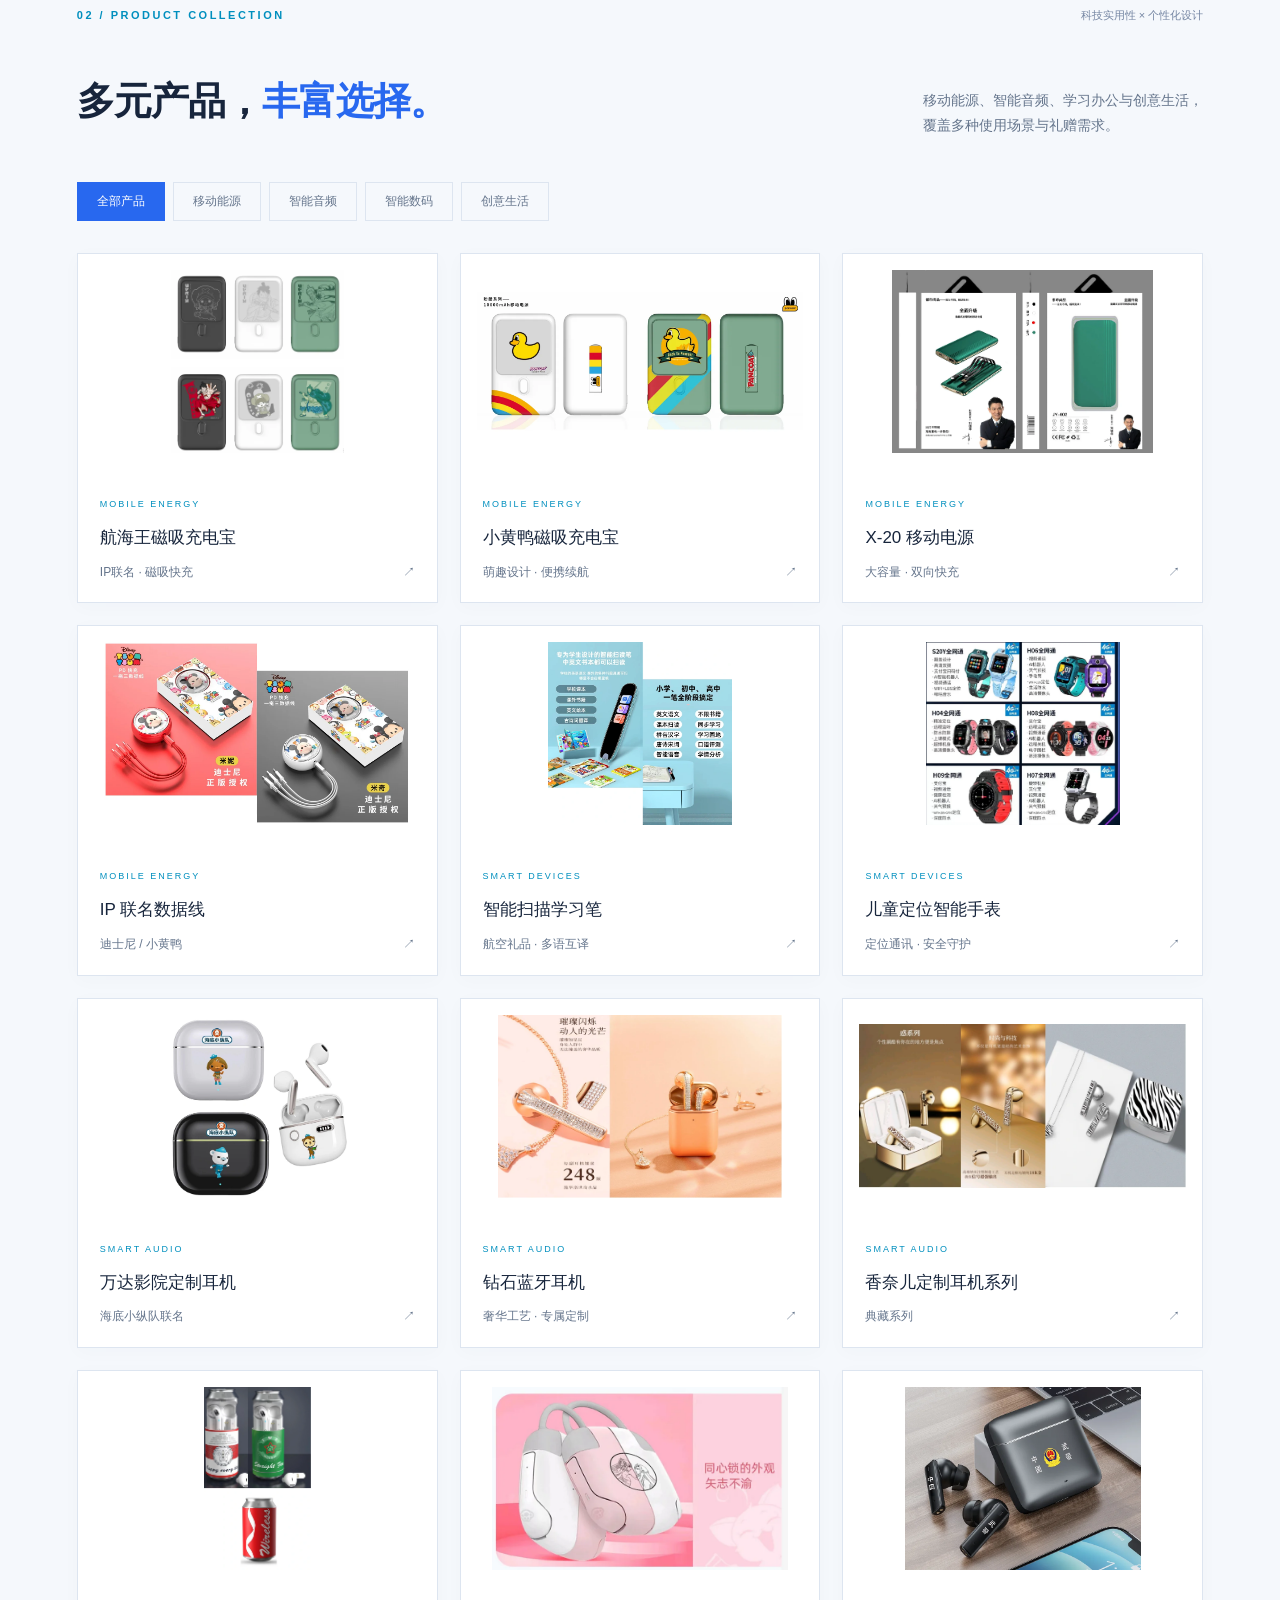
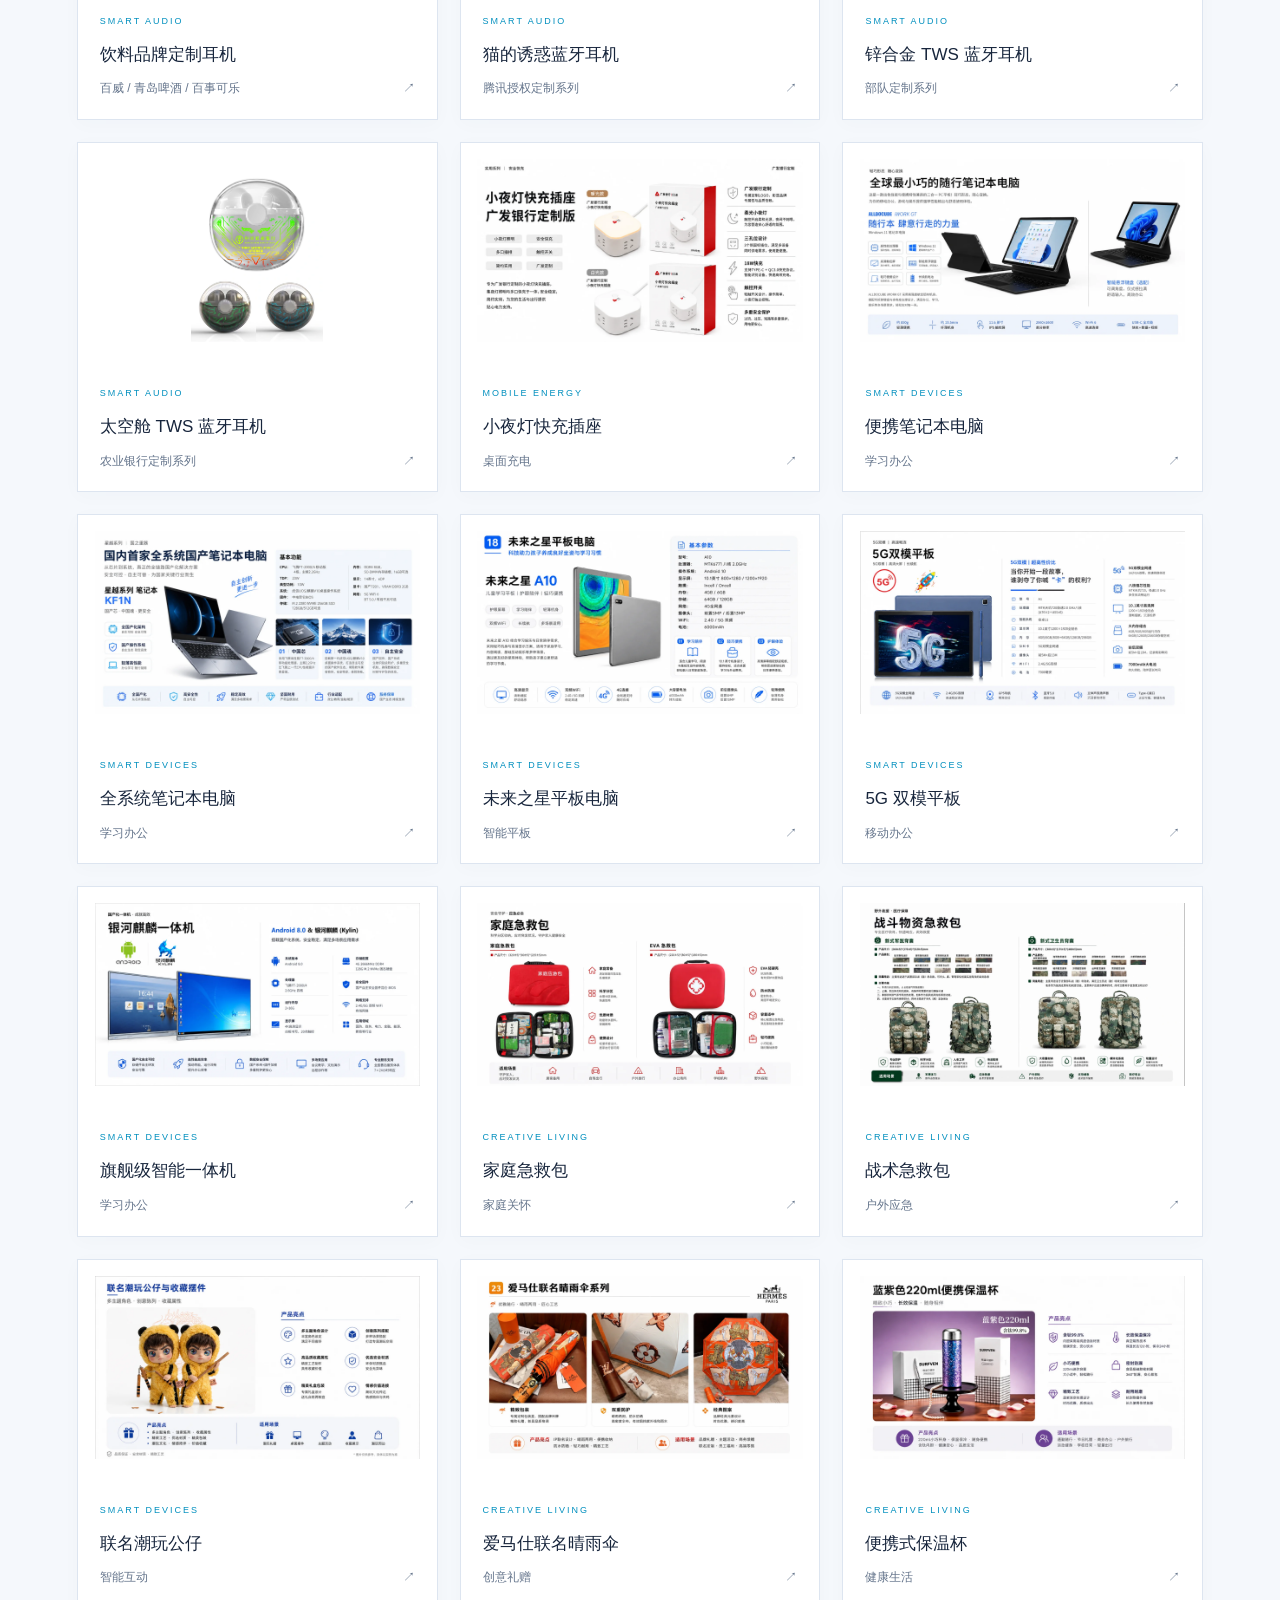
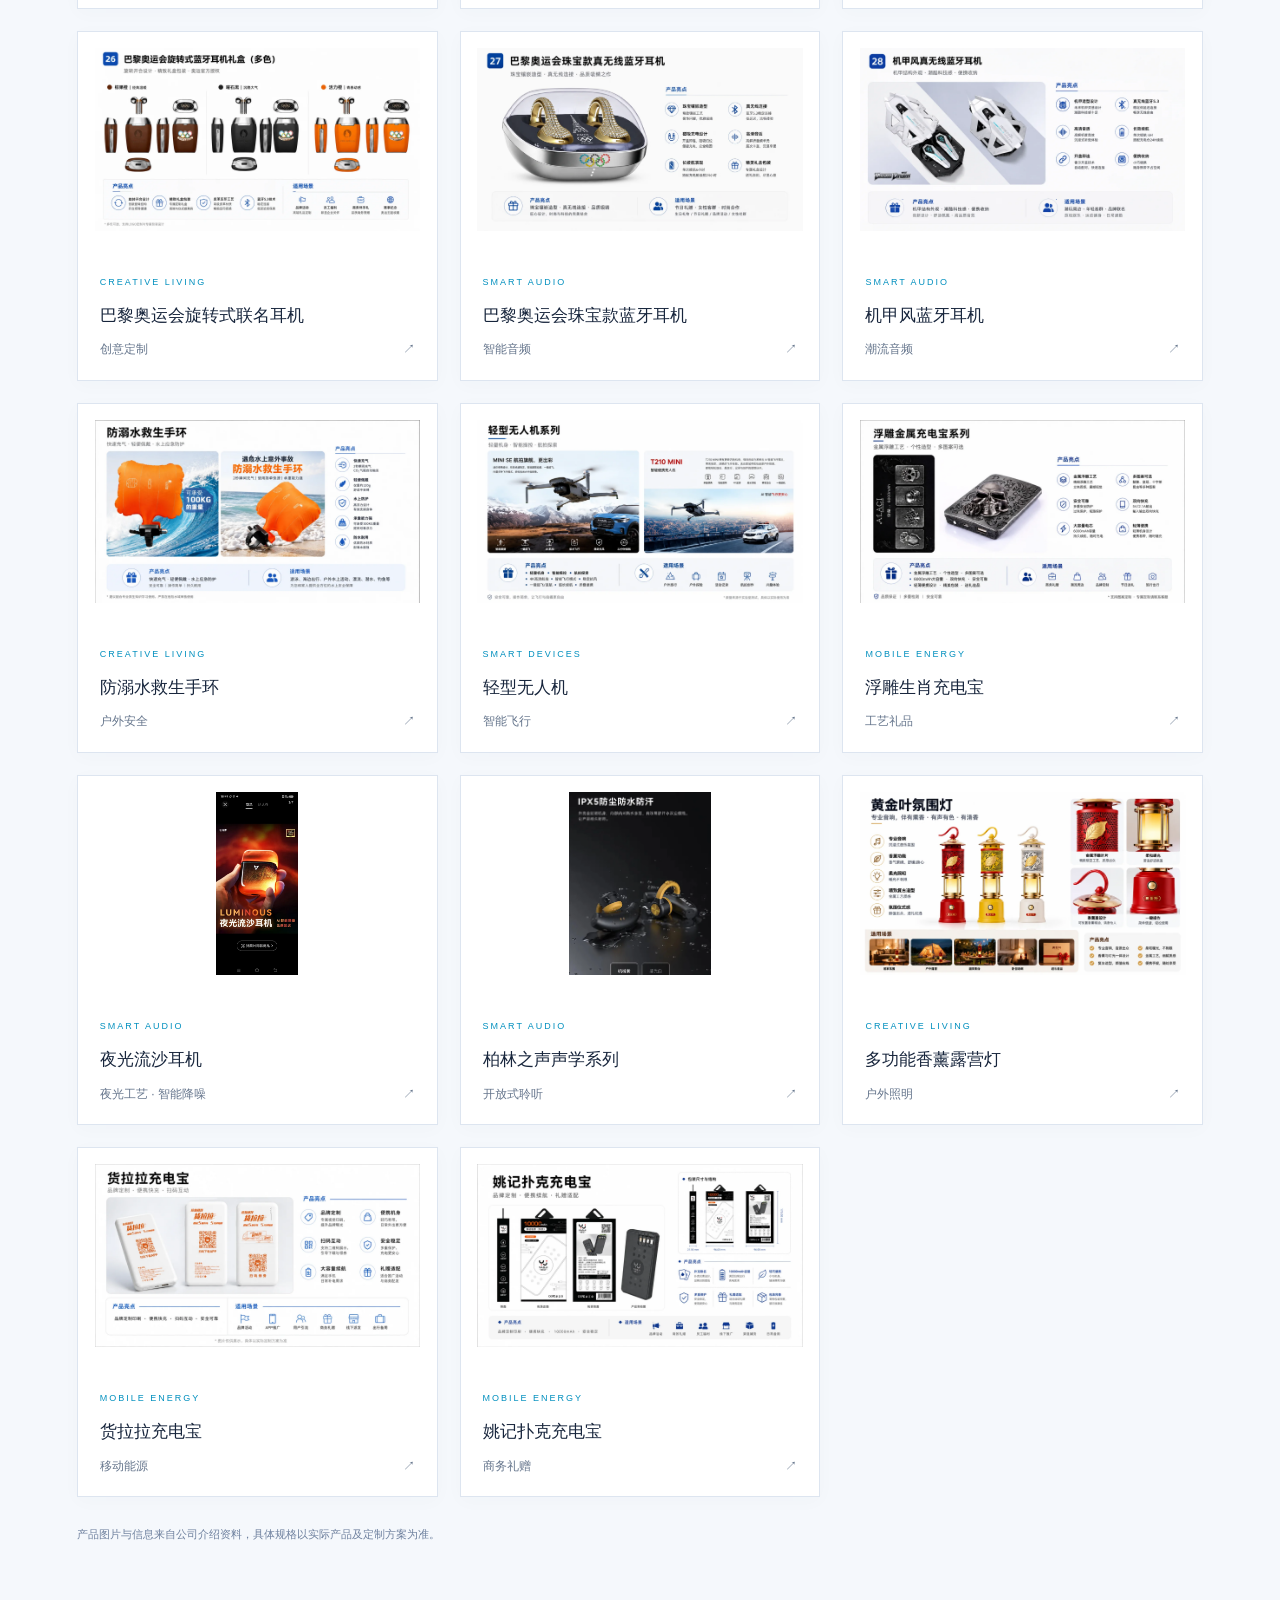
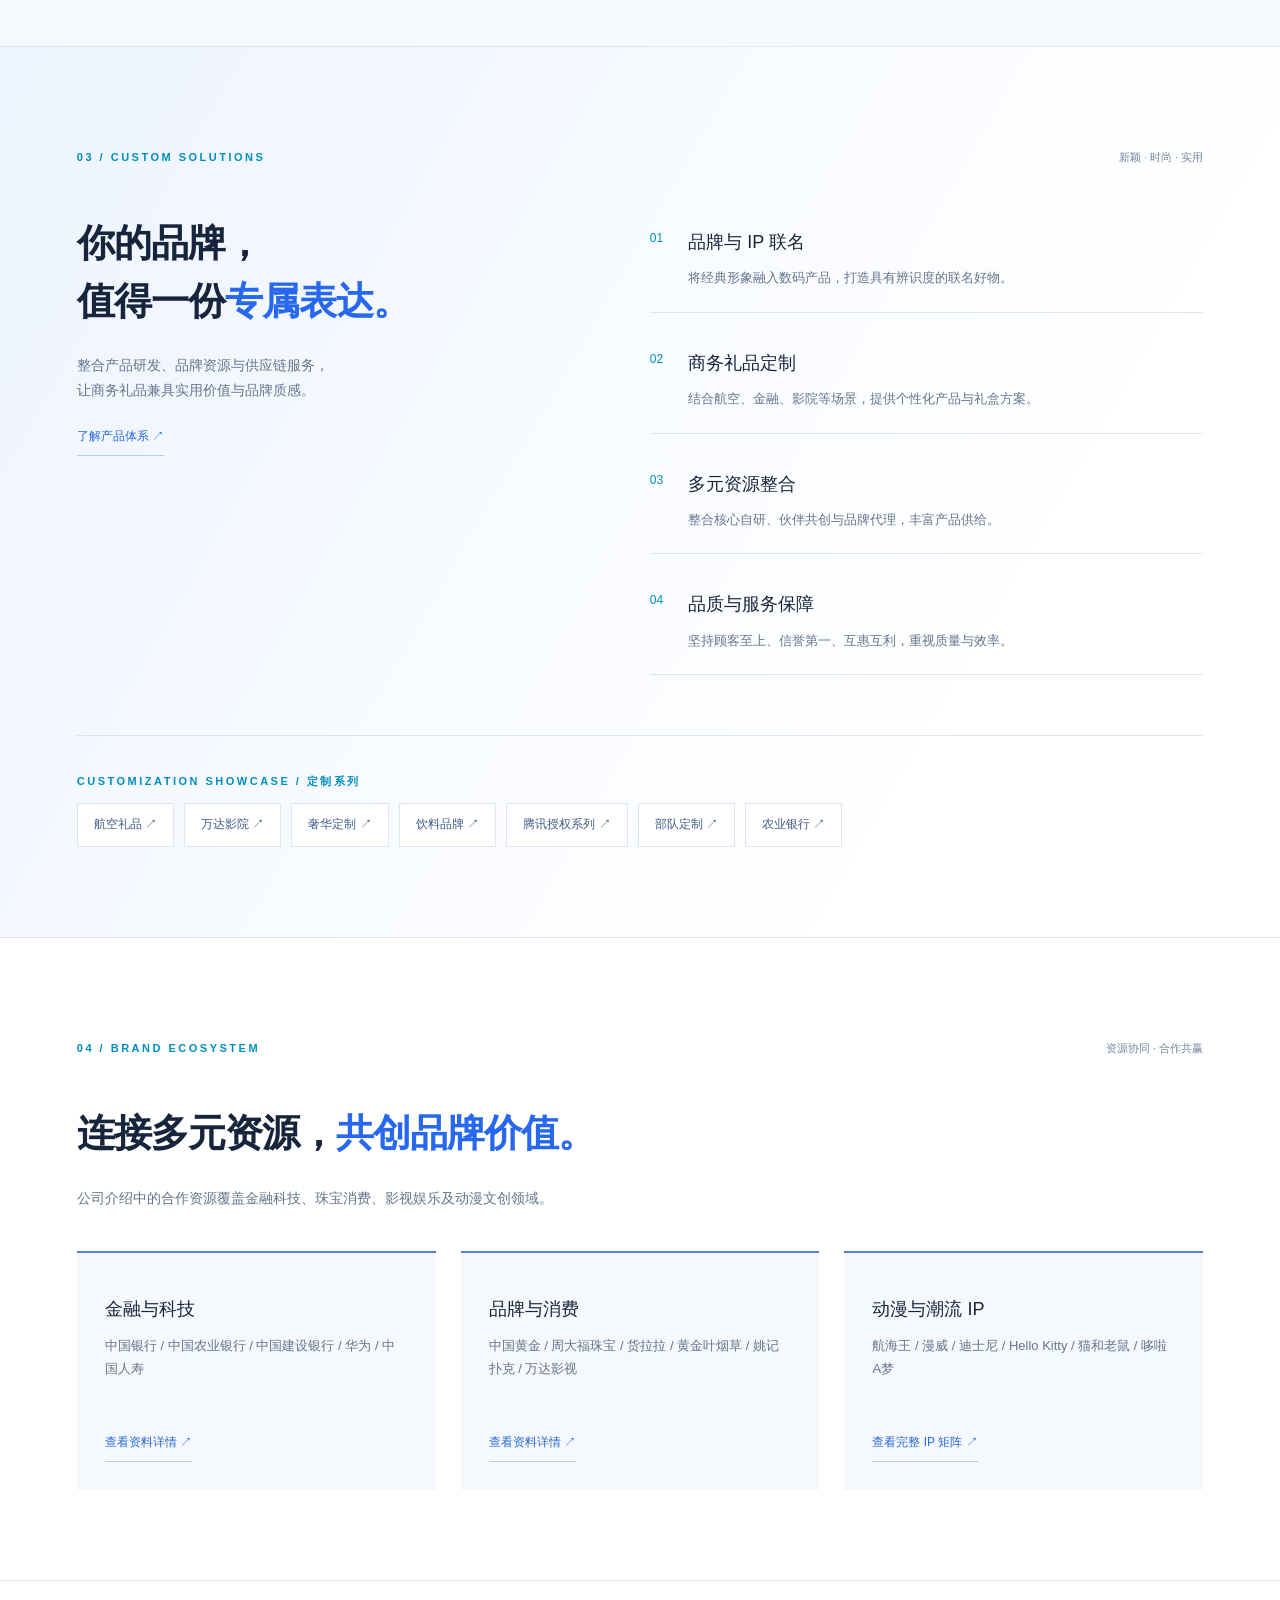
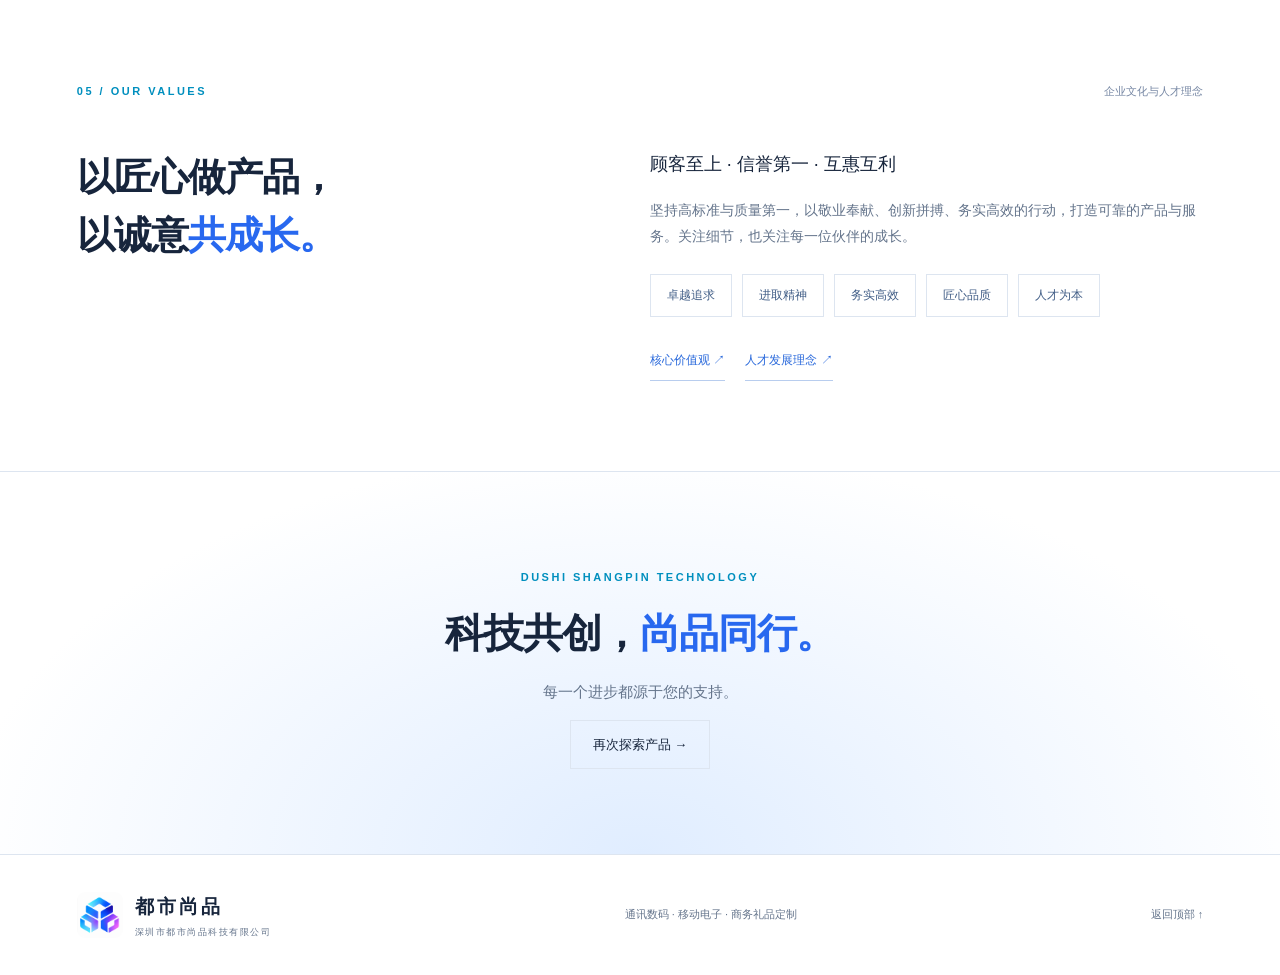
==== commit dc4711c4: "Add files via upload" ====
--- a/index.html
+++ b/index.html
@@ -1,4 +1,4 @@
-<!doctype html><html lang="zh-CN"><head><meta charset="UTF-8"><meta name="viewport" content="width=device-width,initial-scale=1"><meta name="theme-color" content="#ffffff"><meta name="description" content="深圳市都市尚品科技有限公司，专注移动数码产品研发、生产、销售及商务礼品定制。"><title>都市尚品科技 · 数码与礼品定制</title><link rel="icon" href="assets/logo.png"><link rel="stylesheet" href="style.css"></head><body>
+<!doctype html><html lang="zh-CN"><head><meta charset="UTF-8"><meta name="viewport" content="width=device-width,initial-scale=1"><meta name="theme-color" content="#ffffff"><meta name="description" content="深圳市都市尚品科技有限公司，专注移动数码产品研发、生产、销售及商务礼品定制。"><title>都市尚品科技 · 数码与礼品定制</title><link rel="icon" href="assets/logo.png"><link rel="stylesheet" href="style.css?v=20261028-2"></head><body>
 <header><a class="brand" href="#home"><img src="assets/logo.png" alt="都市尚品Logo"><span>都市尚品<small>DUSHI SHANGPIN TECHNOLOGY</small></span></a><button id="menu" aria-expanded="false" aria-controls="nav" aria-label="展开导航">☰</button><nav id="nav"><a href="#about">关于我们</a><a href="#products">产品中心</a><a href="#service">定制服务</a><a href="#partners">合作生态</a><a href="#culture">企业文化</a></nav></header>
 <main><section id="home" class="hero"><div><p class="eyebrow"><i></i> TECHNOLOGY × CUSTOMIZATION</p><h1>让科技融入生活<br>让礼品承载<span>心意。</span></h1><p class="lead">从移动数码到个性化商务礼品，<br>都市尚品以实用科技，连接品牌与生活。</p><div class="actions"><a class="primary" href="#products">探索产品矩阵 ↗</a><a class="secondary" href="#about">了解都市尚品 →</a></div><div class="hero-meta"><span>深圳 · 中国<small>SHENZHEN, CHINA</small></span><span>研发 / 生产 / 销售 / 服务<small>INTEGRATED SOLUTIONS</small></span></div></div><div class="hero-visual"><span class="orbit-label">SMART AUDIO / 精选数码</span><img src="assets/s37-25.webp" alt="夜光流沙蓝牙耳机"><div class="visual-caption"><span>设计与科技，共鸣于此</span><small>01 / PRODUCT HIGHLIGHT</small></div></div><div class="scroll">SCROLL TO EXPLORE ↓</div></section>
 <section id="about" class="section"><div class="section-top"><p class="eyebrow">01 / ABOUT US</p><span>立足珠三角 · 放眼全球</span></div><div class="split"><h2>以品质为基石，<br>创造<span>长期价值。</span></h2><div><p class="intro">深圳市都市尚品科技有限公司于2019年6月成立于深圳经济特区，是集通讯数码、移动电子产品研发、生产、销售与服务为一体的制造企业。</p><p class="muted">主营国内各大品牌礼品、国际品牌及奢侈品礼品定制，为客户提供高品质、个性化的商务礼品解决方案与数码产品服务。</p><div class="facts"><div><strong>2019<span>.06</span></strong><small>成立于深圳经济特区</small></div><div><strong>一站式</strong><small>采购与礼品定制服务</small></div></div><button class="text-link" data-slide="4">查看企业资质 ↗</button></div></div><div class="advantages"><article><em>01</em><h3>一站式采购</h3><p>全品类数码产品采购，省时省心。</p></article><article><em>02</em><h3>卓越品质</h3><p>严选供应链，注重产品质量把控。</p></article><article><em>03</em><h3>超值性价比</h3><p>以具有竞争力的价格创造价值。</p></article><article><em>04</em><h3>高效响应</h3><p>快速交付与贴心售后服务。</p></article></div></section>
@@ -6,4 +6,4 @@
 <section id="service" class="section service"><div class="section-top"><p class="eyebrow">03 / CUSTOM SOLUTIONS</p><span>新颖 · 时尚 · 实用</span></div><div class="split"><div><h2>你的品牌，<br>值得一份<span>专属表达。</span></h2><p class="muted">整合产品研发、品牌资源与供应链服务，<br>让商务礼品兼具实用价值与品牌质感。</p><button class="text-link" data-slide="5">了解产品体系 ↗</button></div><div class="service-list"><article><span>01</span><div><h3>品牌与 IP 联名</h3><p>将经典形象融入数码产品，打造具有辨识度的联名好物。</p></div></article><article><span>02</span><div><h3>商务礼品定制</h3><p>结合航空、金融、影院等场景，提供个性化产品与礼盒方案。</p></div></article><article><span>03</span><div><h3>多元资源整合</h3><p>整合核心自研、伙伴共创与品牌代理，丰富产品供给。</p></div></article><article><span>04</span><div><h3>品质与服务保障</h3><p>坚持顾客至上、信誉第一、互惠互利，重视质量与效率。</p></div></article></div></div><div class="cases"><p class="eyebrow">CUSTOMIZATION SHOWCASE / 定制系列</p><div id="case-list"></div></div></section>
 <section id="partners" class="section"><div class="section-top"><p class="eyebrow">04 / BRAND ECOSYSTEM</p><span>资源协同 · 合作共赢</span></div><h2>连接多元资源，<span>共创品牌价值。</span></h2><p class="muted">公司介绍中的合作资源覆盖金融科技、珠宝消费、影视娱乐及动漫文创领域。</p><div class="ecosystem"><article><h3>金融与科技</h3><p>中国银行 / 中国农业银行 / 中国建设银行 / 华为 / 中国人寿</p><button class="text-link" data-slide="43">查看资料详情 ↗</button></article><article><h3>品牌与消费</h3><p>中国黄金 / 周大福珠宝 / 货拉拉 / 黄金叶烟草 / 姚记扑克 / 万达影视</p><button class="text-link" data-slide="42">查看资料详情 ↗</button></article><article><h3>动漫与潮流 IP</h3><p>航海王 / 漫威 / 迪士尼 / Hello Kitty / 猫和老鼠 / 哆啦A梦</p><button class="text-link" data-slide="44">查看完整 IP 矩阵 ↗</button></article></div></section>
 <section id="culture" class="section culture"><div class="section-top"><p class="eyebrow">05 / OUR VALUES</p><span>企业文化与人才理念</span></div><div class="split"><h2>以匠心做产品，<br>以诚意<span>共成长。</span></h2><div><p class="intro">顾客至上 · 信誉第一 · 互惠互利</p><p class="muted">坚持高标准与质量第一，以敬业奉献、创新拼搏、务实高效的行动，打造可靠的产品与服务。关注细节，也关注每一位伙伴的成长。</p><div class="value-tags"><span>卓越追求</span><span>进取精神</span><span>务实高效</span><span>匠心品质</span><span>人才为本</span></div><button class="text-link" data-slide="45">核心价值观 ↗</button><button class="text-link" data-slide="46">人才发展理念 ↗</button></div></div></section>
-<section class="closing"><p class="eyebrow">DUSHI SHANGPIN TECHNOLOGY</p><h2>科技共创，<span>尚品同行。</span></h2><p>每一个进步都源于您的支持。</p><a class="secondary" href="#products">再次探索产品 →</a></section></main><footer><a class="brand" href="#home"><img src="assets/logo.png" alt=""><span>都市尚品<small>深圳市都市尚品科技有限公司</small></span></a><p>通讯数码 · 移动电子 · 商务礼品定制</p><a href="#home">返回顶部 ↑</a></footer><dialog id="detail"><button class="close" aria-label="关闭详情">×</button><div id="detail-body"></div></dialog><script src="content.js"></script><script src="app.js"></script></body></html>
+<section class="closing"><p class="eyebrow">DUSHI SHANGPIN TECHNOLOGY</p><h2>科技共创，<span>尚品同行。</span></h2><p>每一个进步都源于您的支持。</p><a class="secondary" href="#products">再次探索产品 →</a></section></main><footer><a class="brand" href="#home"><img src="assets/logo.png" alt=""><span>都市尚品<small>深圳市都市尚品科技有限公司</small></span></a><p>通讯数码 · 移动电子 · 商务礼品定制</p><a href="#home">返回顶部 ↑</a></footer><dialog id="detail"><button class="close" aria-label="关闭详情">×</button><div id="detail-body"></div></dialog><script src="content.js?v=20261028-2"></script><script src="app.js?v=20261028-2"></script><script src="brands.js?v=20261102-1" defer></script></body></html>
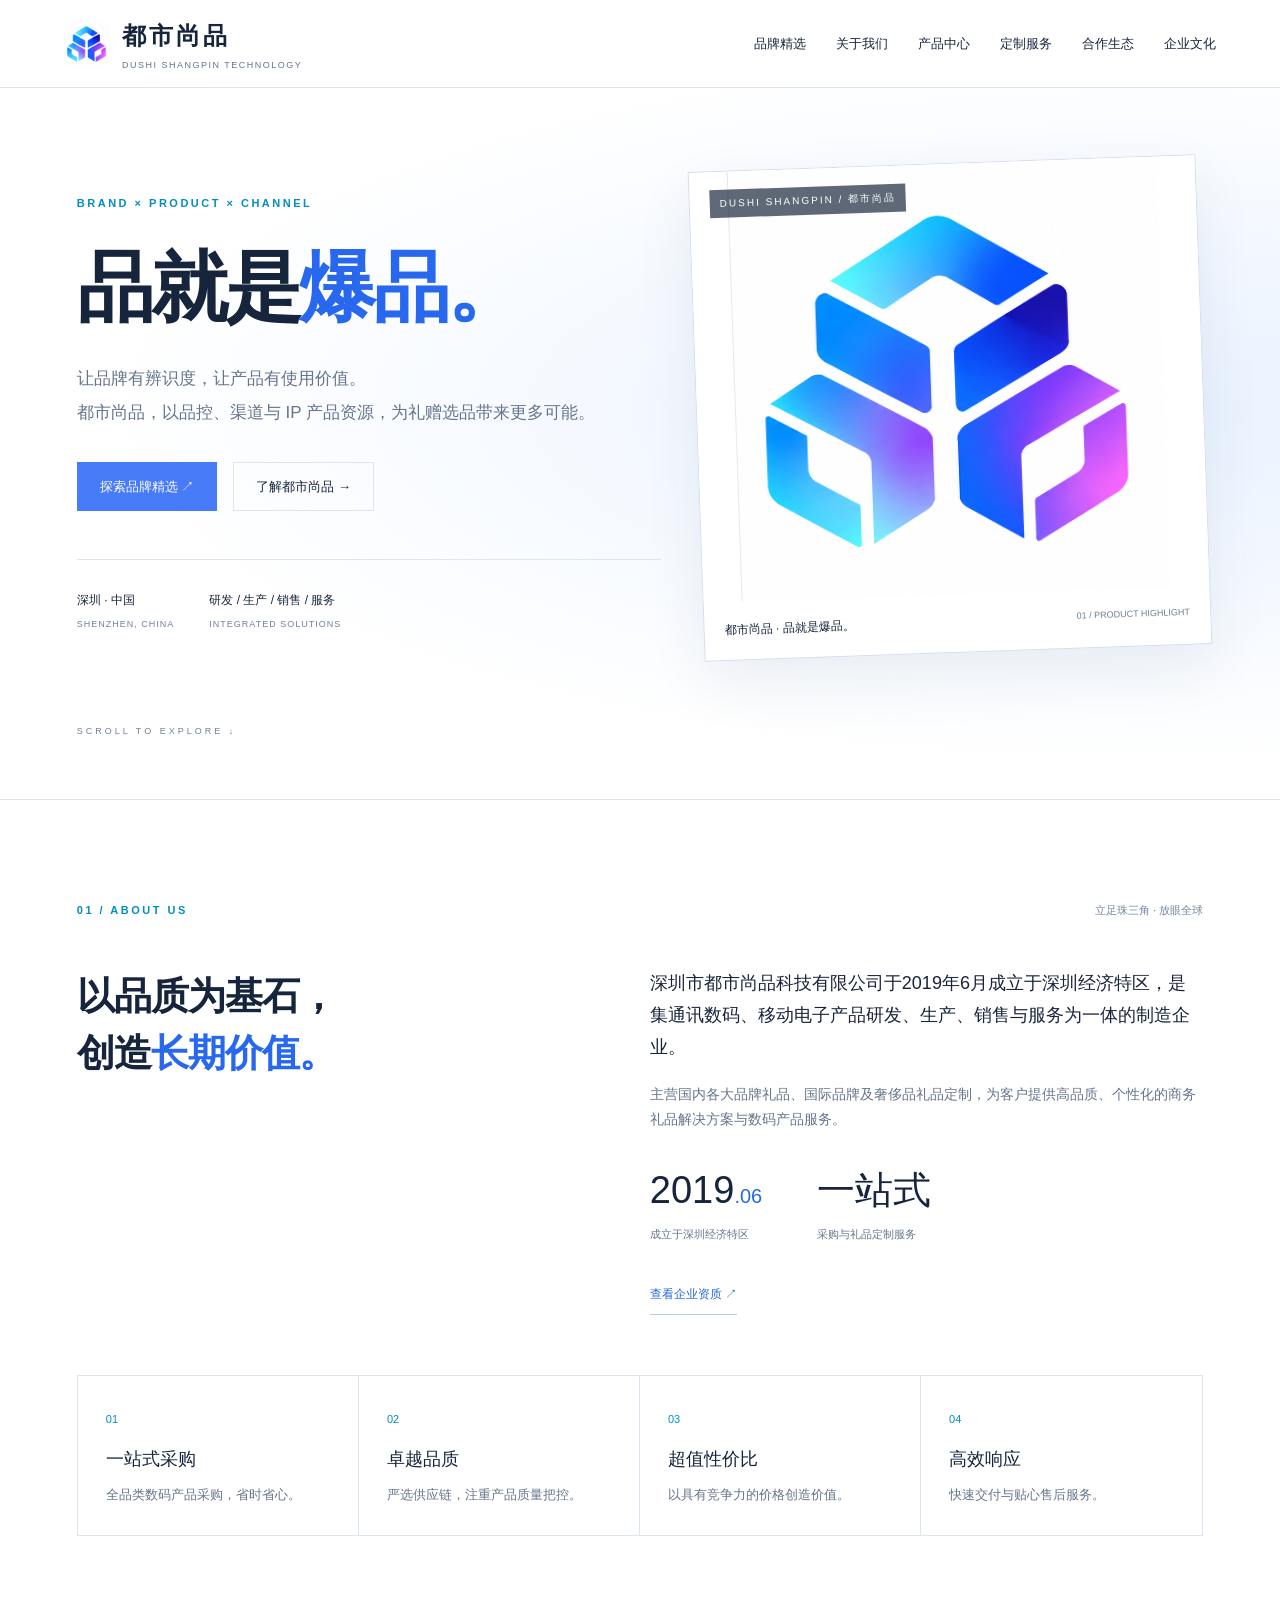
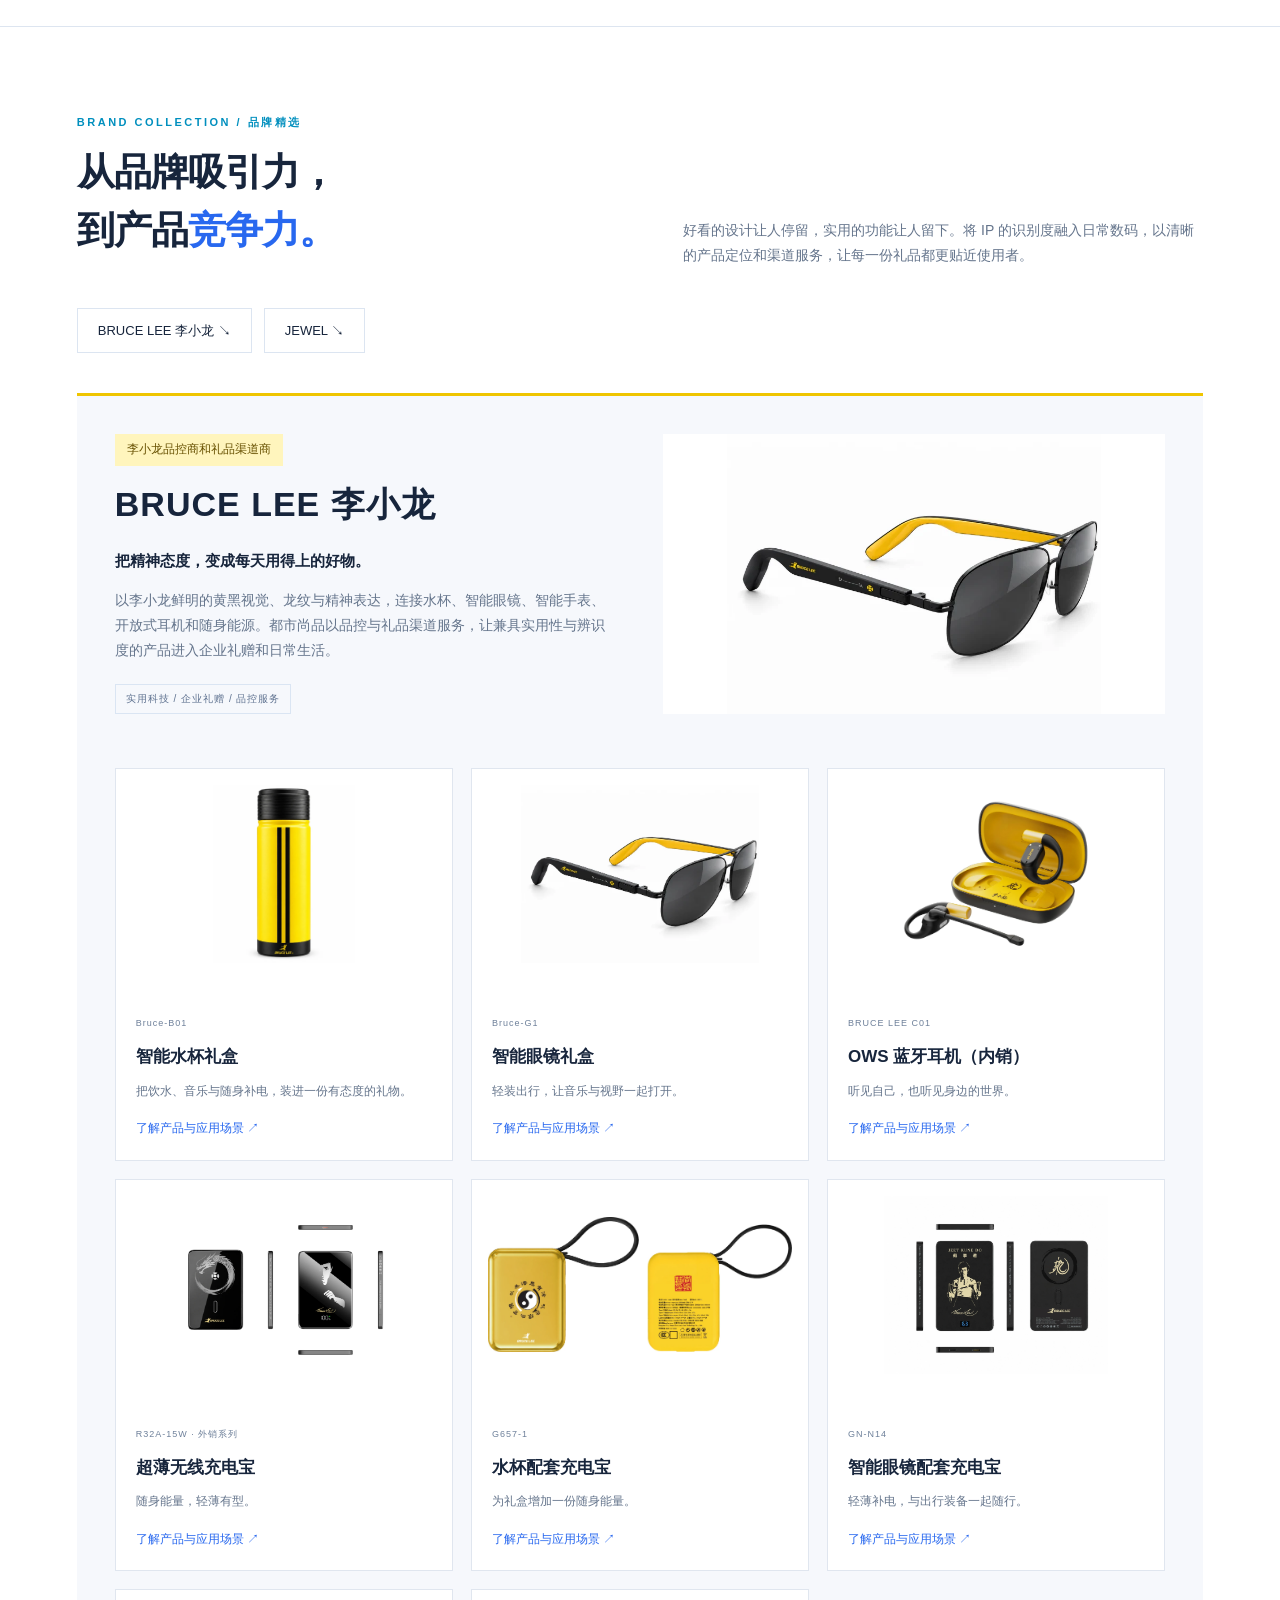
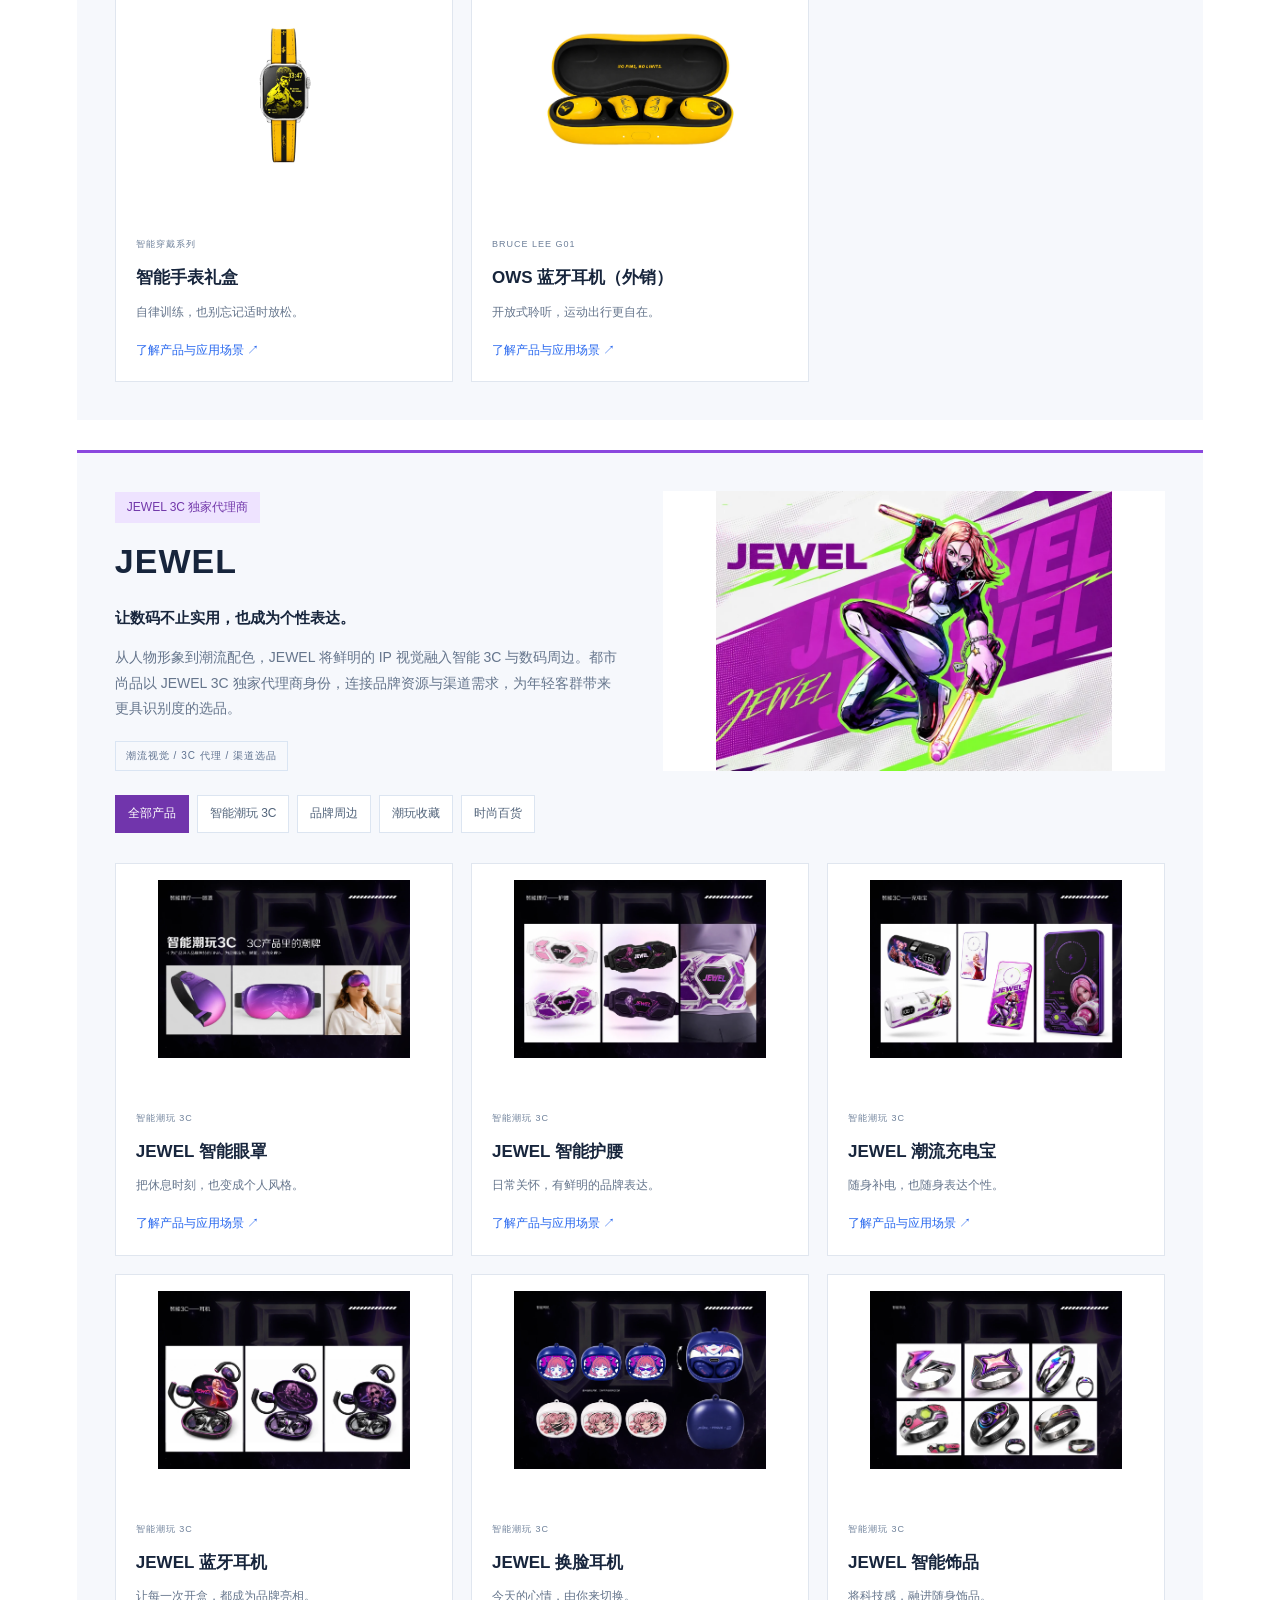
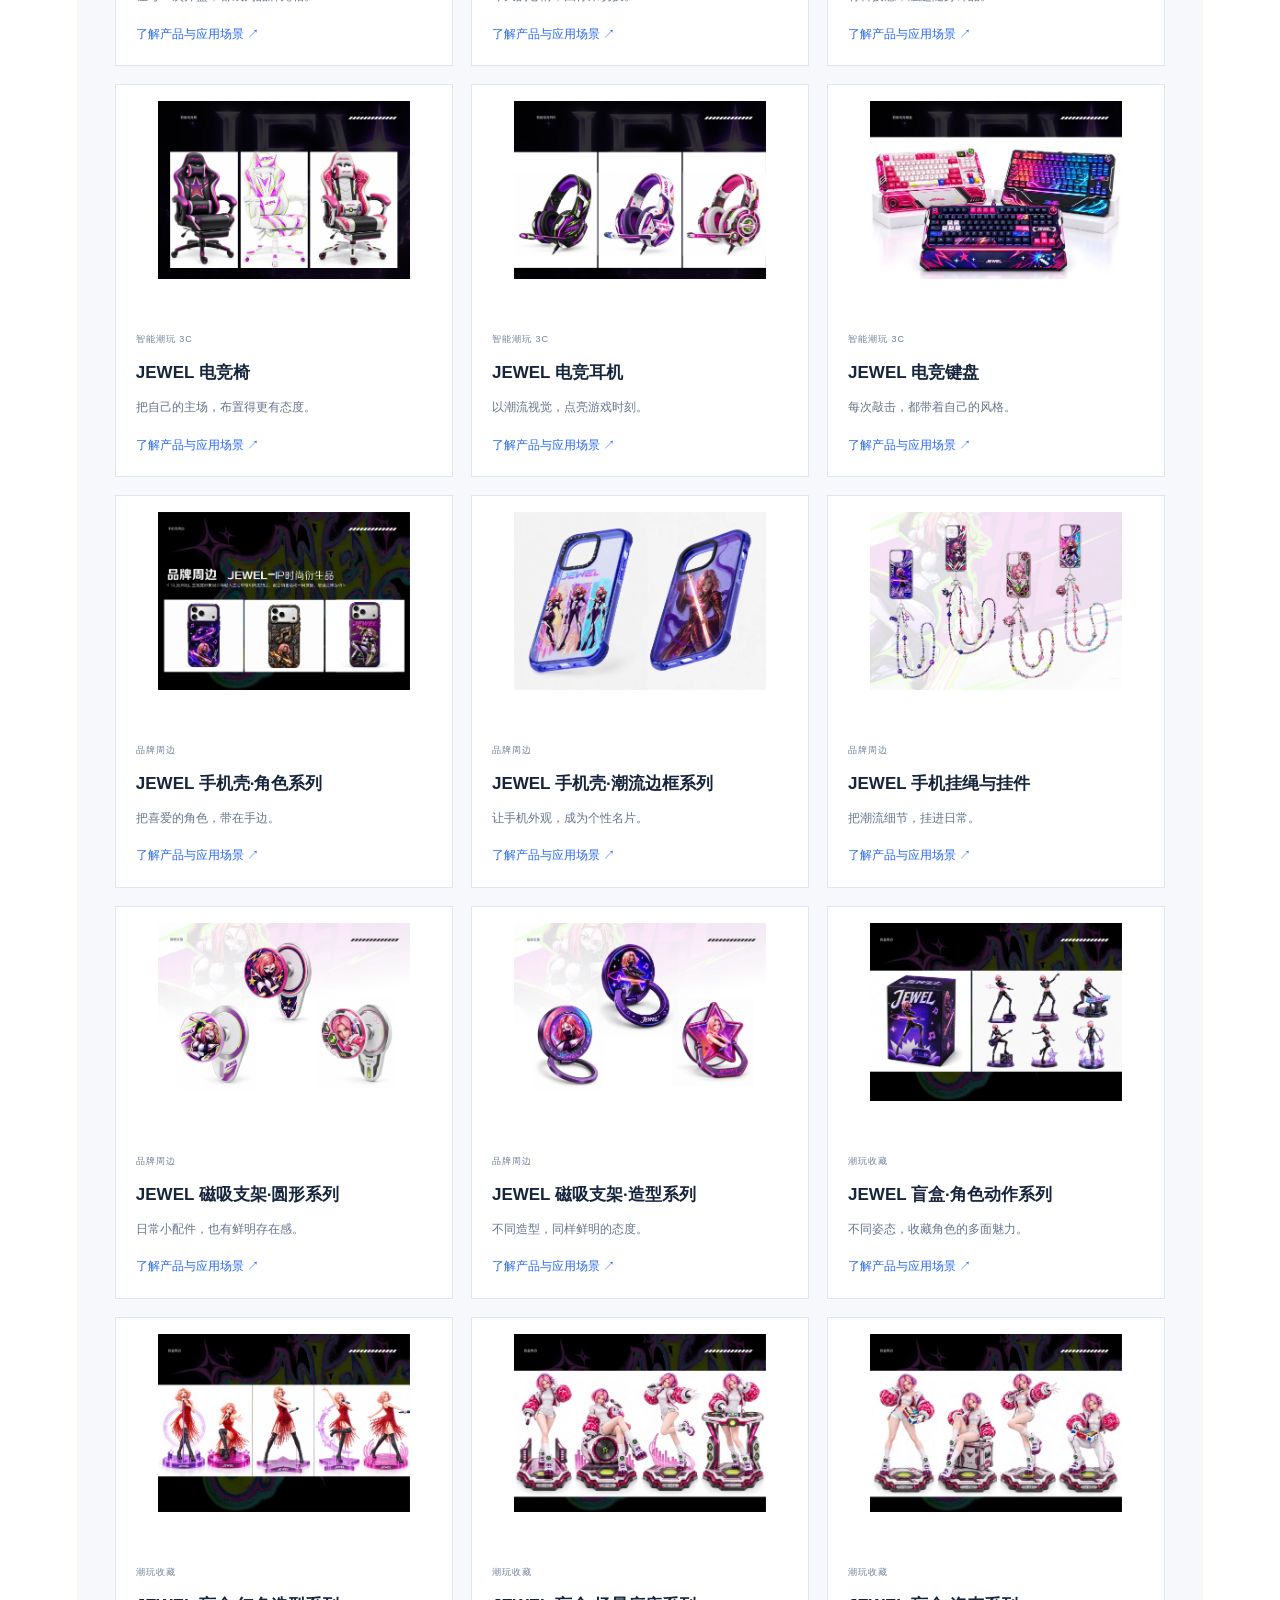
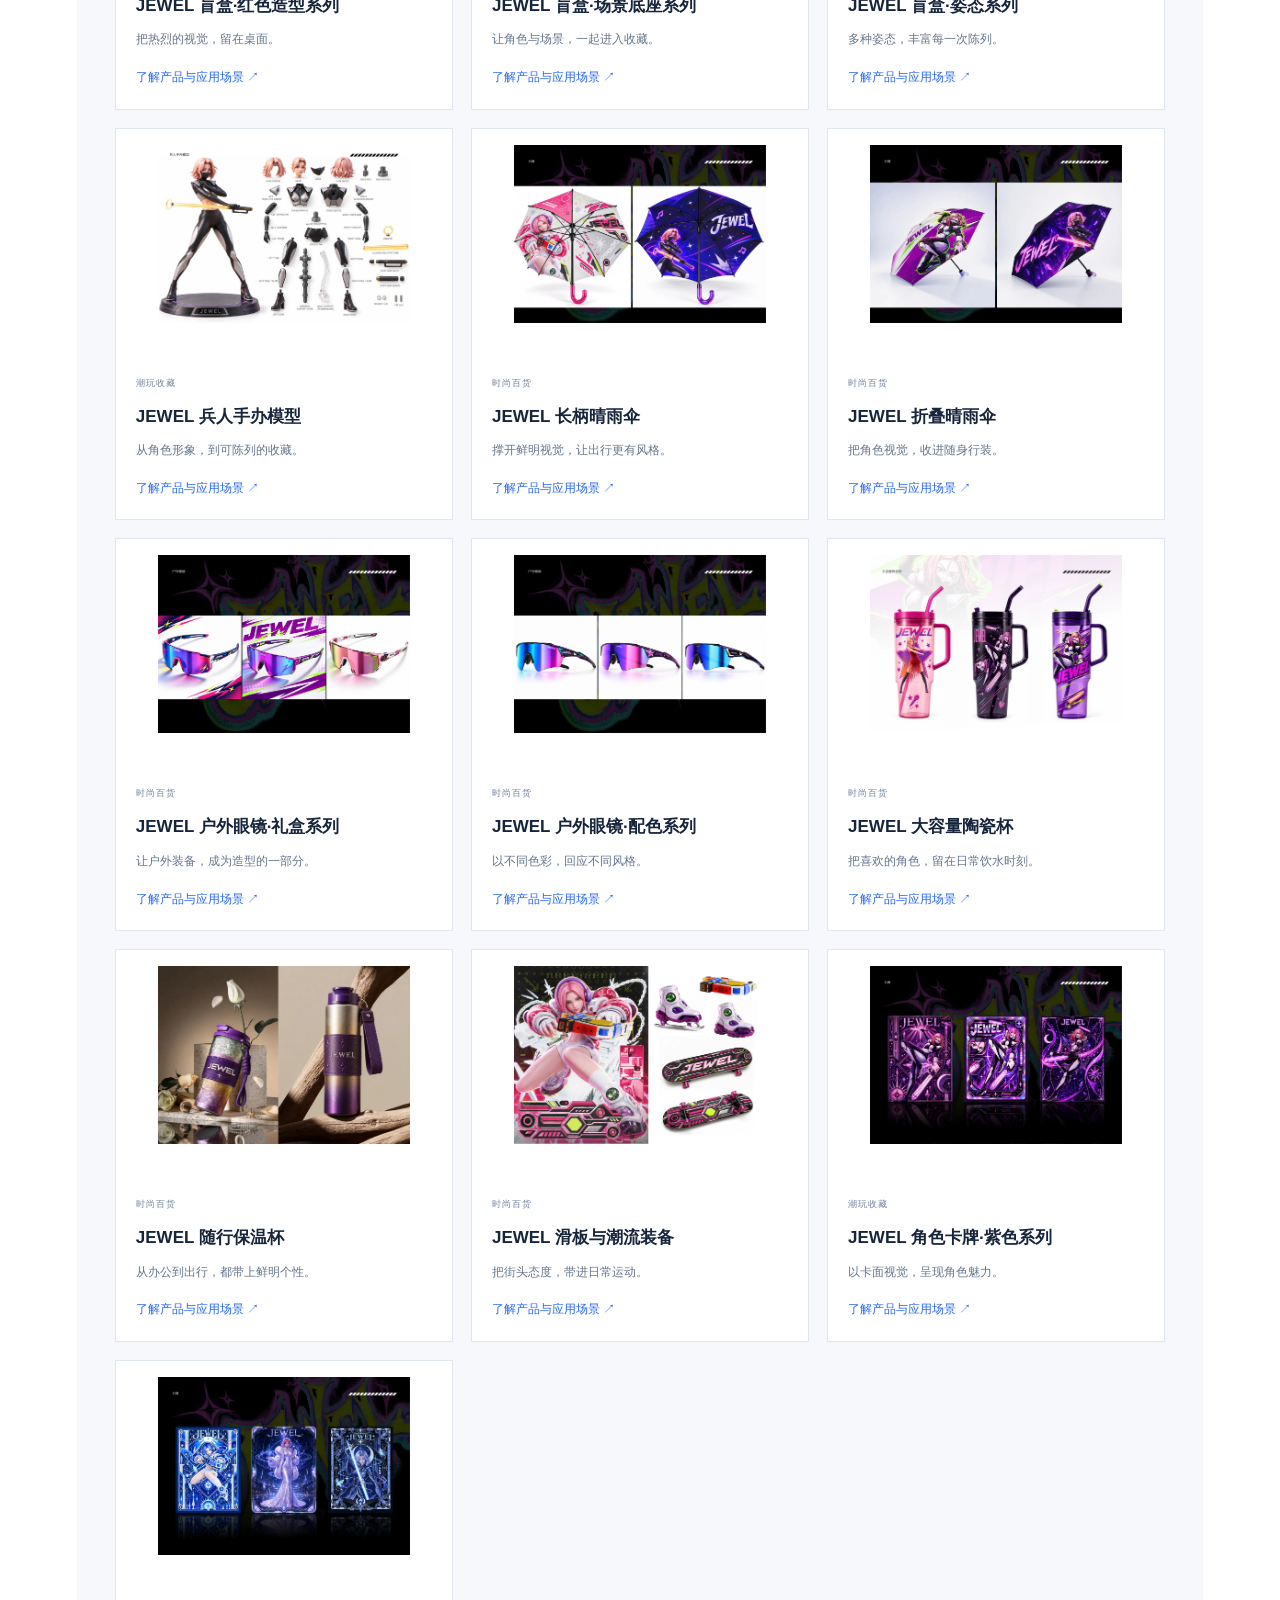
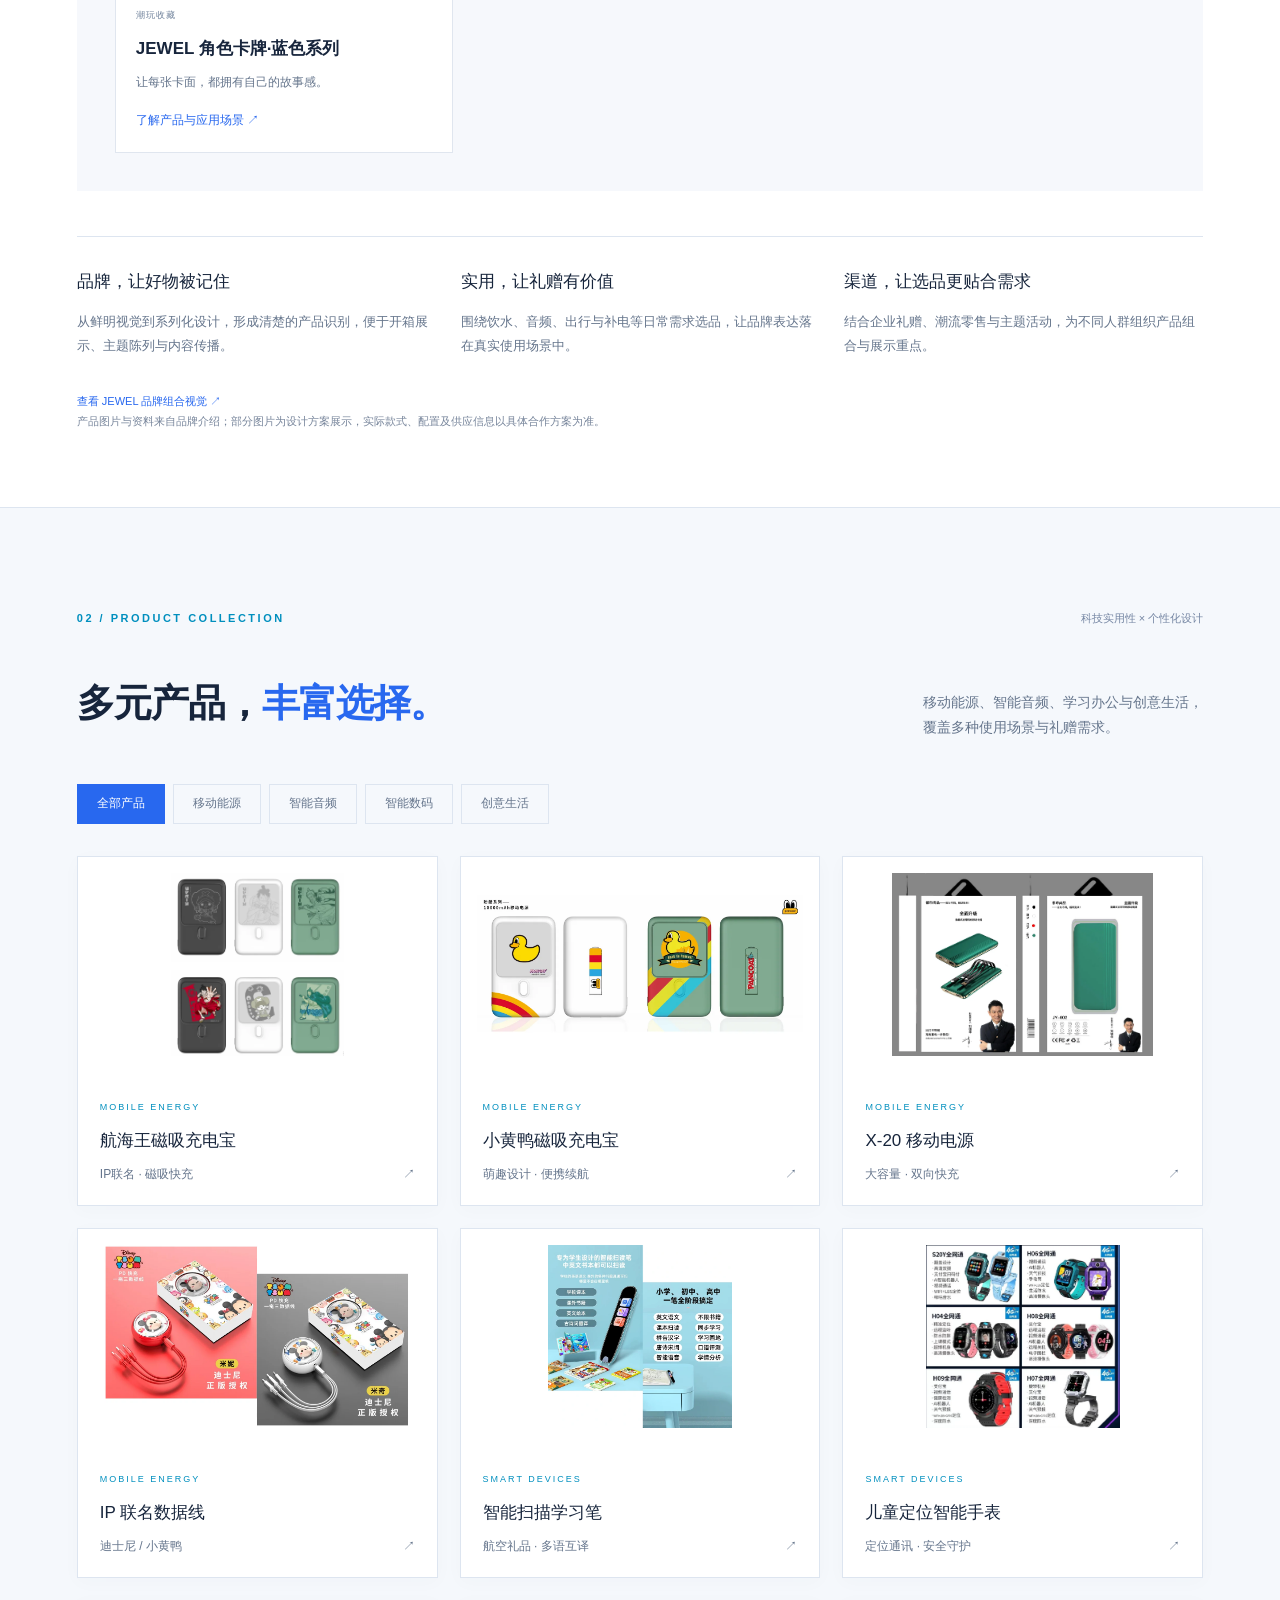
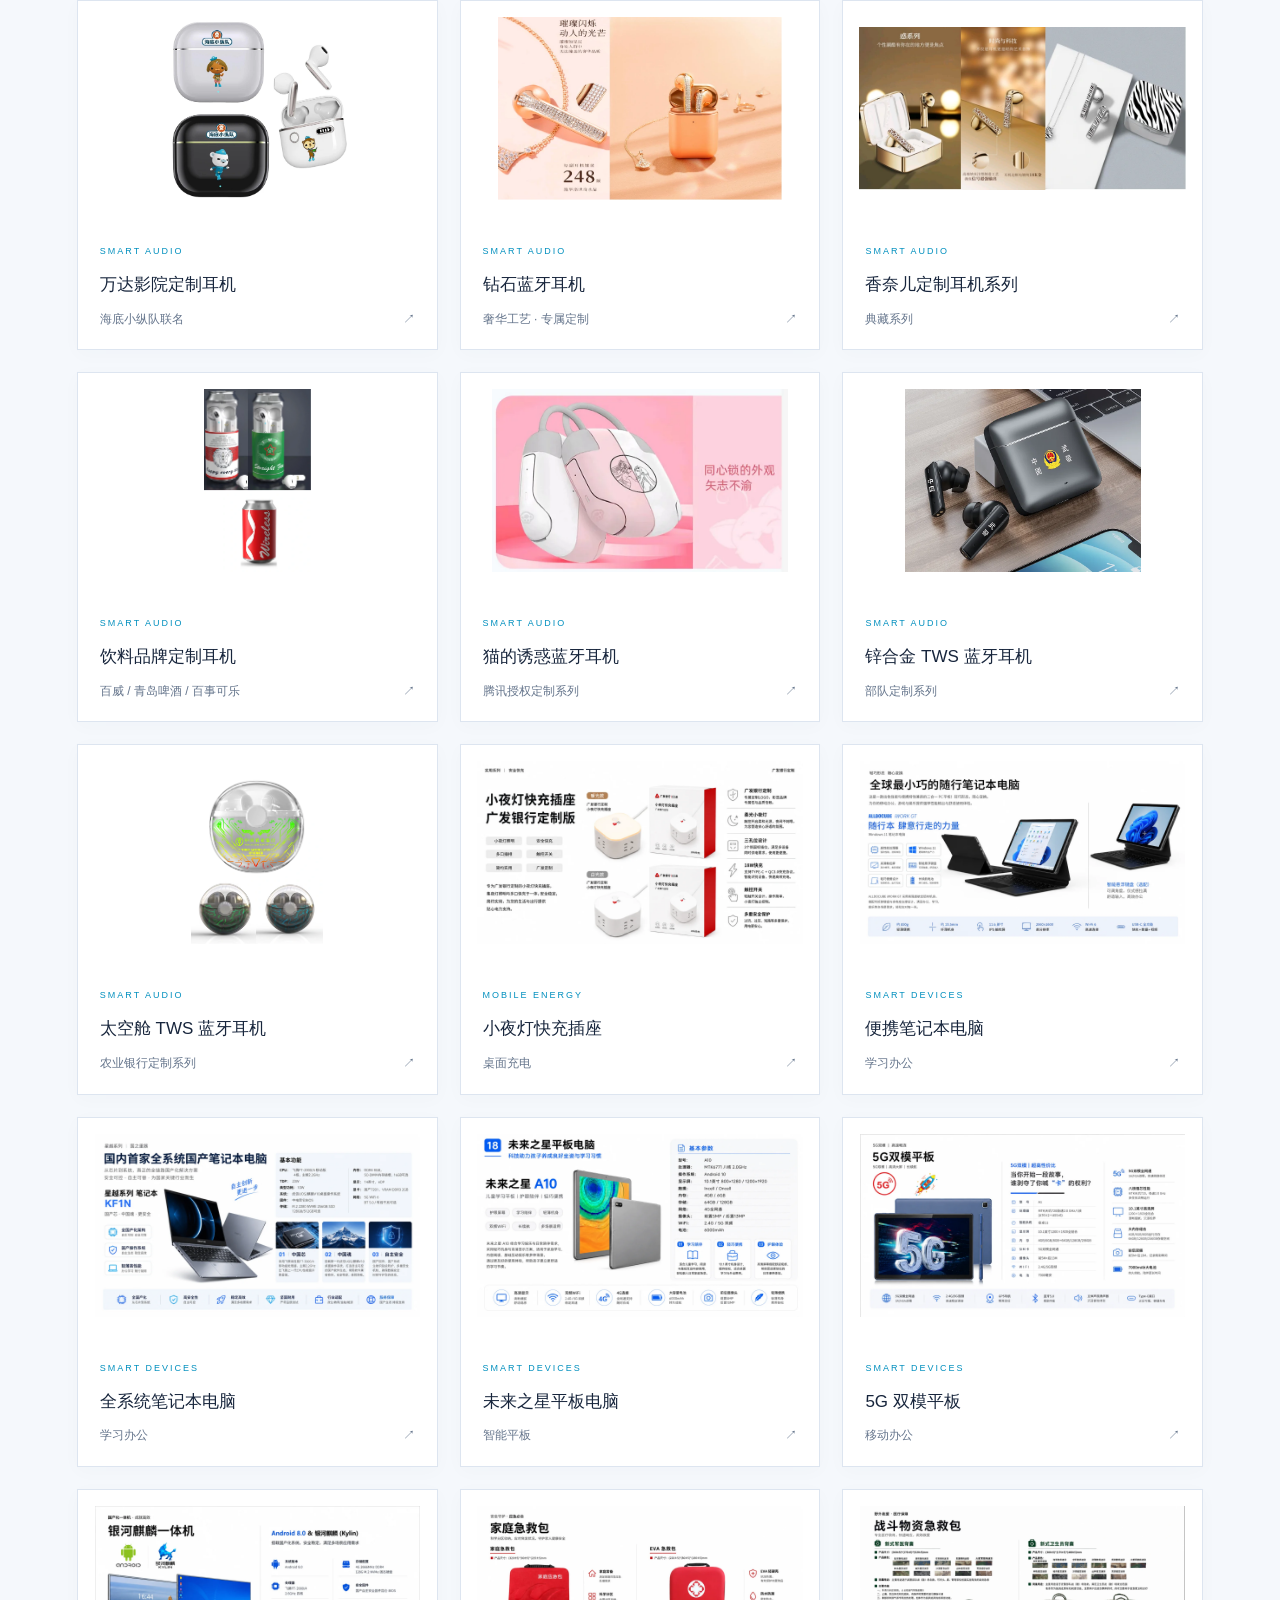
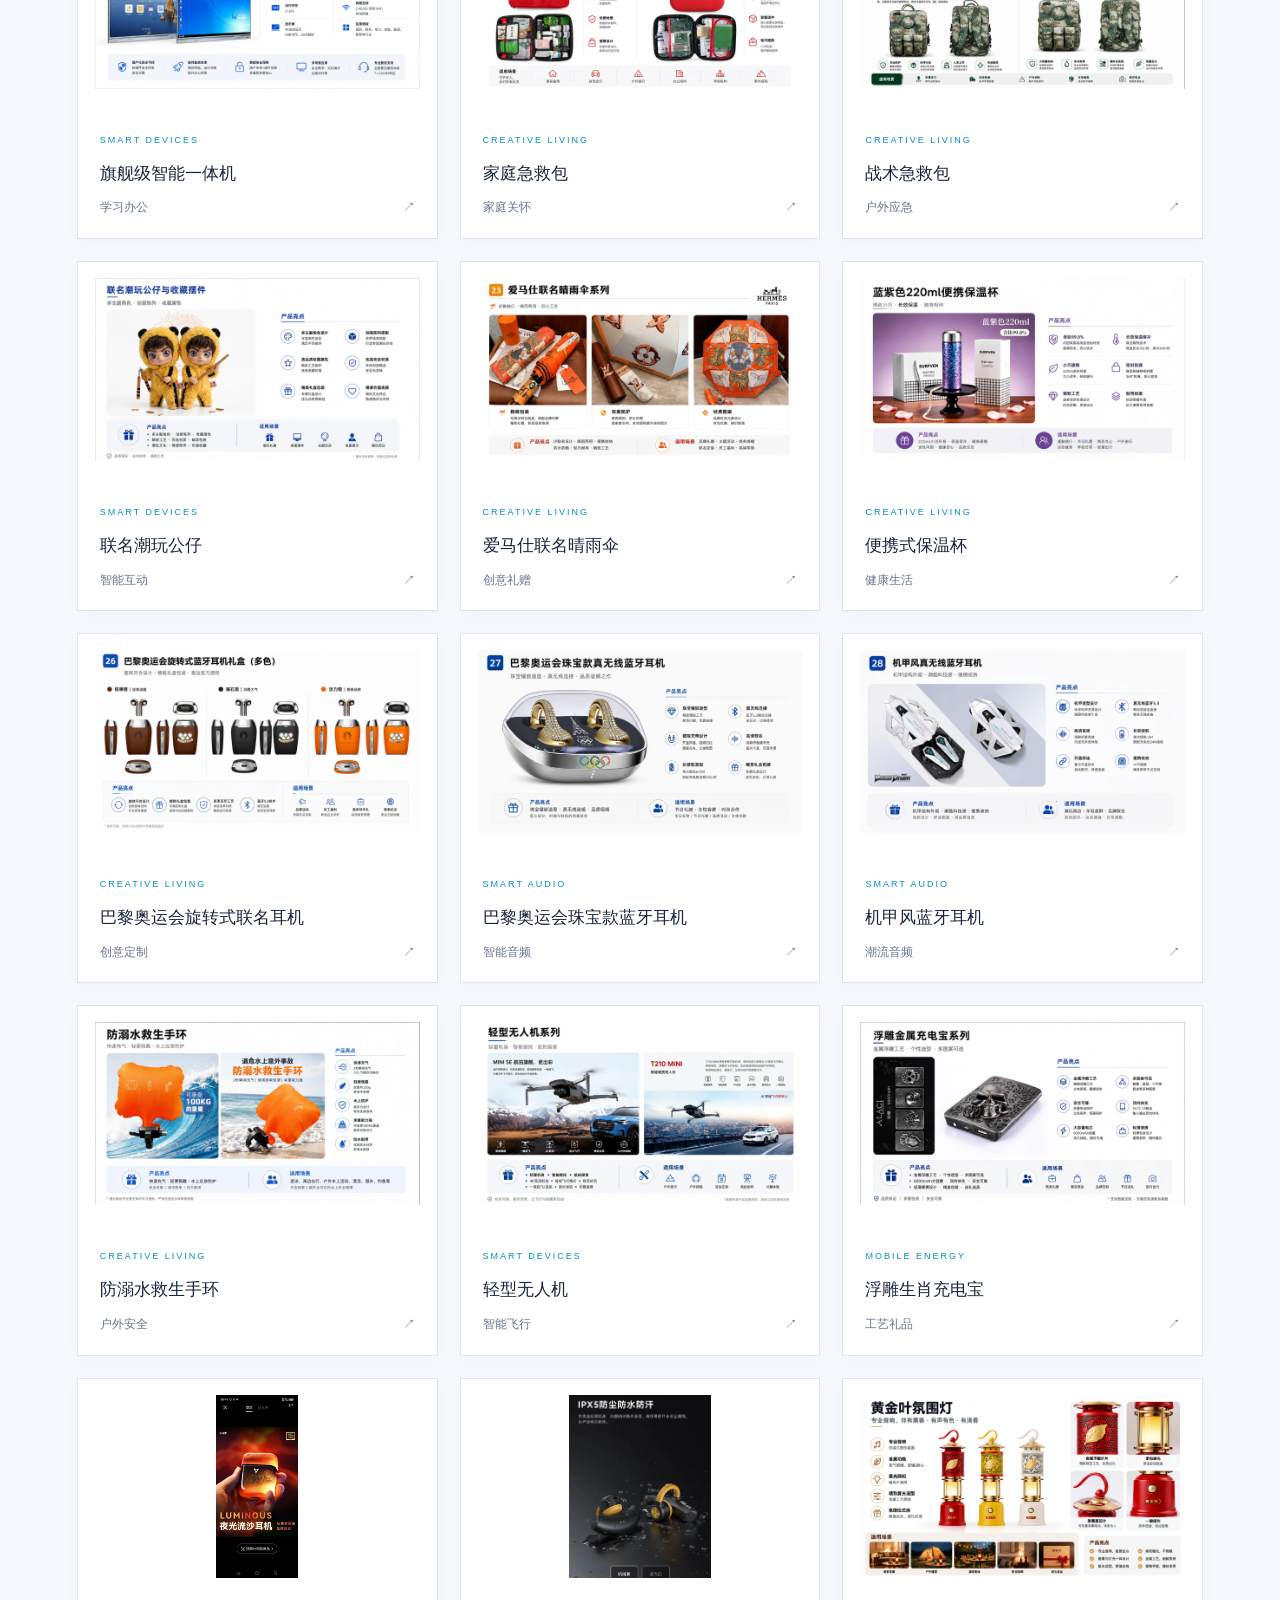
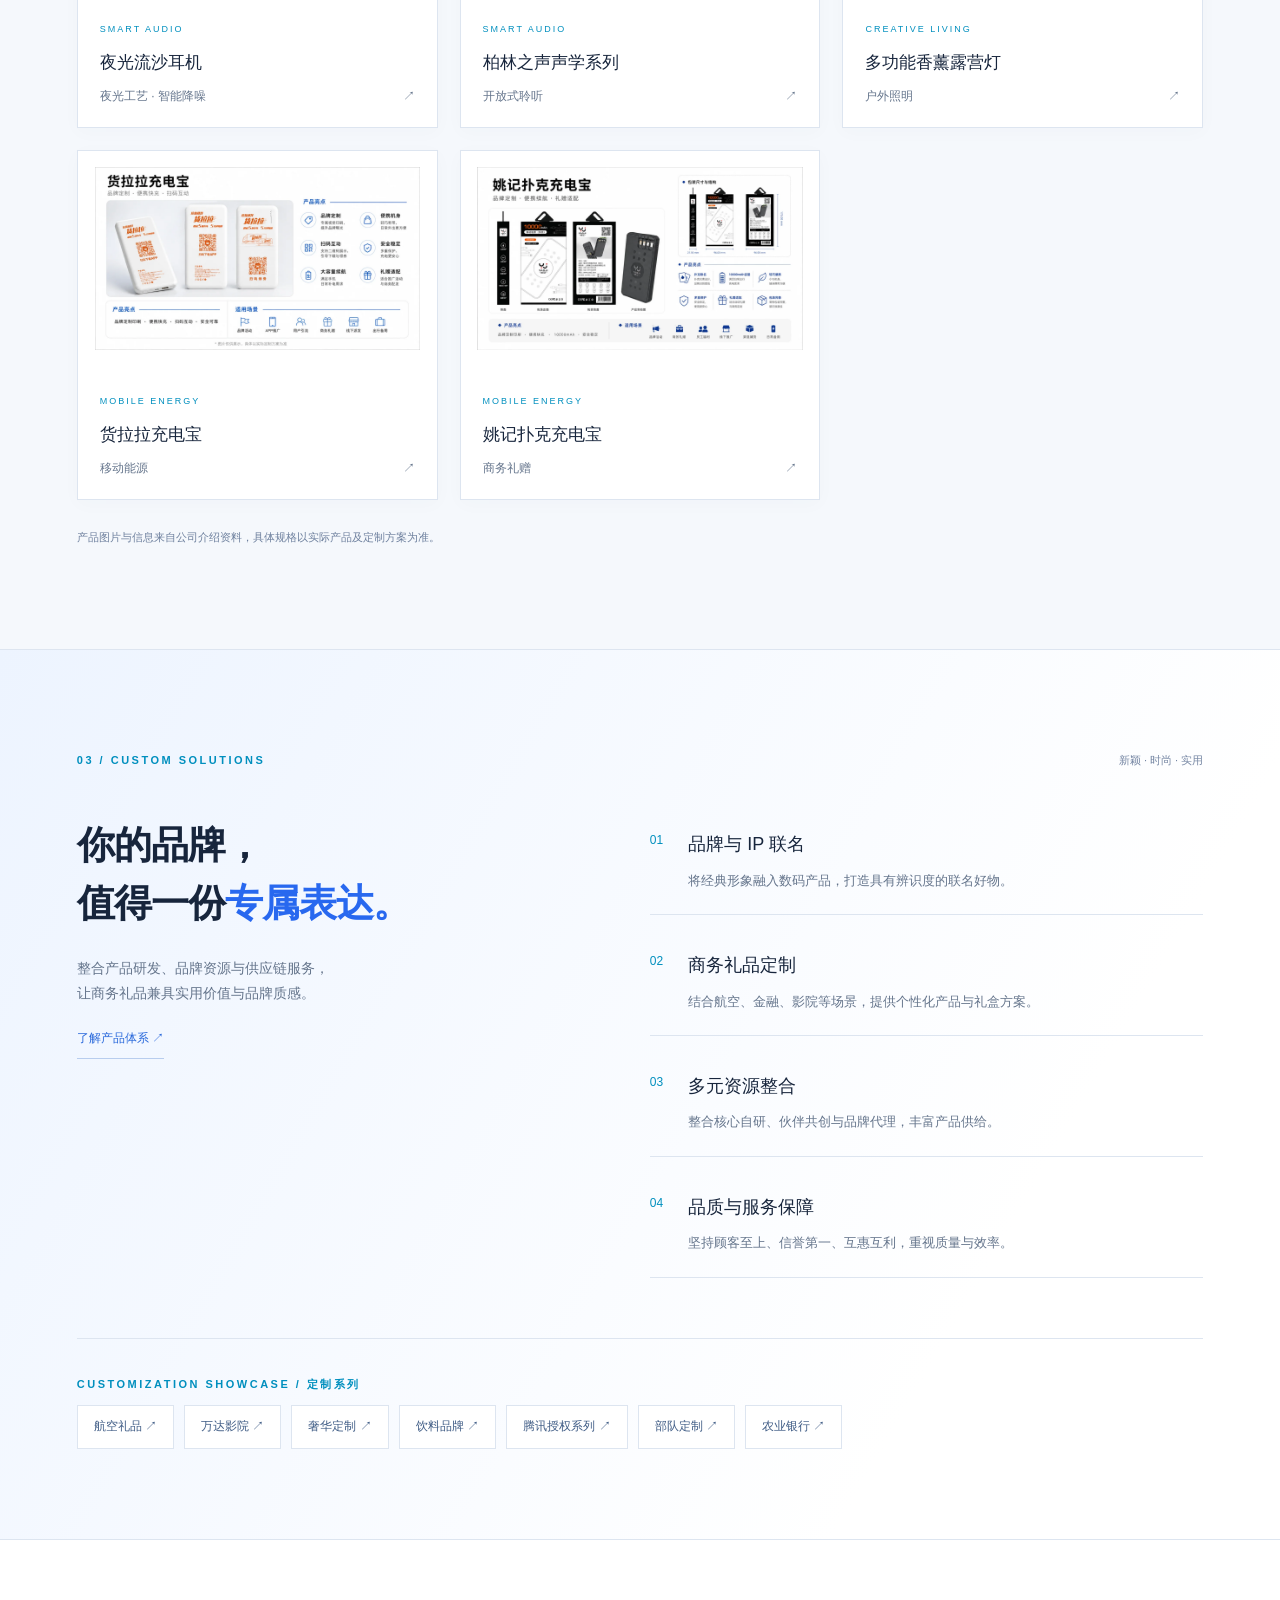
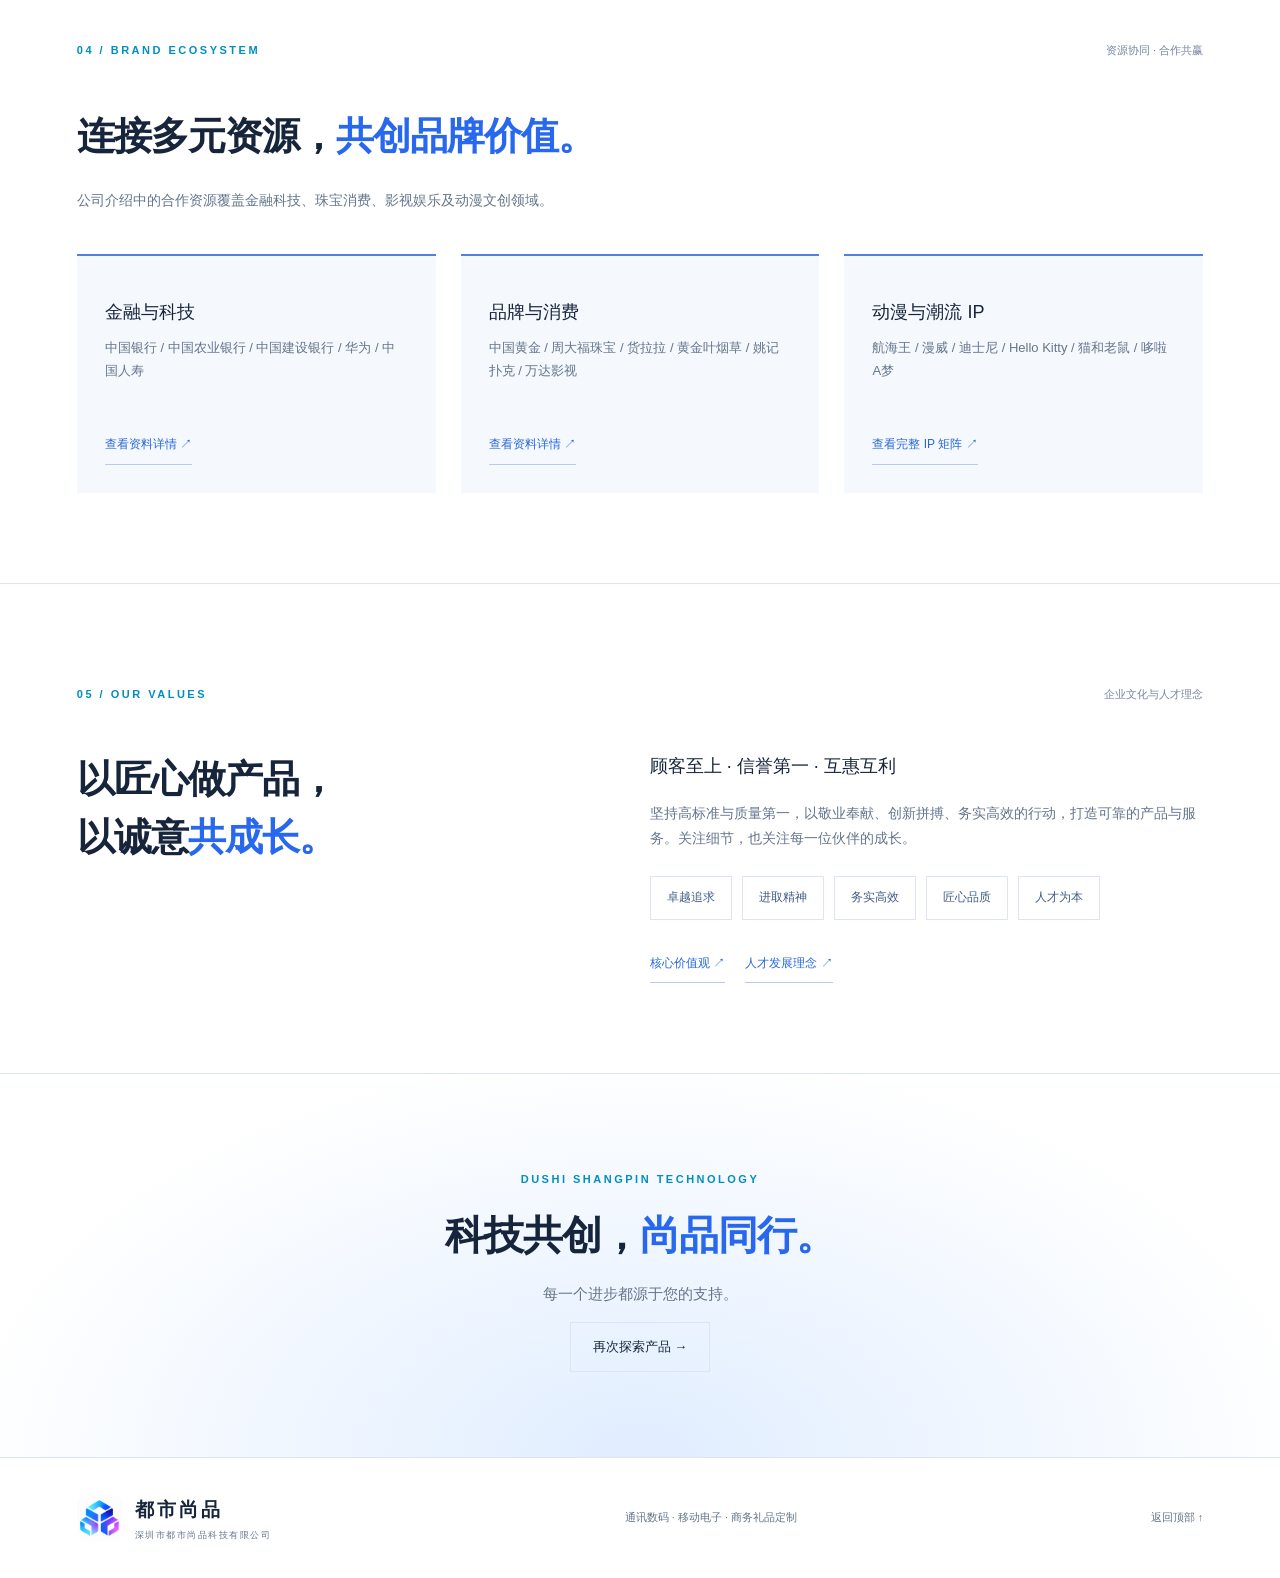
==== commit d4873d44: "Add files via upload" ====
--- a/index.html
+++ b/index.html
@@ -6,4 +6,4 @@
 <section id="service" class="section service"><div class="section-top"><p class="eyebrow">03 / CUSTOM SOLUTIONS</p><span>新颖 · 时尚 · 实用</span></div><div class="split"><div><h2>你的品牌，<br>值得一份<span>专属表达。</span></h2><p class="muted">整合产品研发、品牌资源与供应链服务，<br>让商务礼品兼具实用价值与品牌质感。</p><button class="text-link" data-slide="5">了解产品体系 ↗</button></div><div class="service-list"><article><span>01</span><div><h3>品牌与 IP 联名</h3><p>将经典形象融入数码产品，打造具有辨识度的联名好物。</p></div></article><article><span>02</span><div><h3>商务礼品定制</h3><p>结合航空、金融、影院等场景，提供个性化产品与礼盒方案。</p></div></article><article><span>03</span><div><h3>多元资源整合</h3><p>整合核心自研、伙伴共创与品牌代理，丰富产品供给。</p></div></article><article><span>04</span><div><h3>品质与服务保障</h3><p>坚持顾客至上、信誉第一、互惠互利，重视质量与效率。</p></div></article></div></div><div class="cases"><p class="eyebrow">CUSTOMIZATION SHOWCASE / 定制系列</p><div id="case-list"></div></div></section>
 <section id="partners" class="section"><div class="section-top"><p class="eyebrow">04 / BRAND ECOSYSTEM</p><span>资源协同 · 合作共赢</span></div><h2>连接多元资源，<span>共创品牌价值。</span></h2><p class="muted">公司介绍中的合作资源覆盖金融科技、珠宝消费、影视娱乐及动漫文创领域。</p><div class="ecosystem"><article><h3>金融与科技</h3><p>中国银行 / 中国农业银行 / 中国建设银行 / 华为 / 中国人寿</p><button class="text-link" data-slide="43">查看资料详情 ↗</button></article><article><h3>品牌与消费</h3><p>中国黄金 / 周大福珠宝 / 货拉拉 / 黄金叶烟草 / 姚记扑克 / 万达影视</p><button class="text-link" data-slide="42">查看资料详情 ↗</button></article><article><h3>动漫与潮流 IP</h3><p>航海王 / 漫威 / 迪士尼 / Hello Kitty / 猫和老鼠 / 哆啦A梦</p><button class="text-link" data-slide="44">查看完整 IP 矩阵 ↗</button></article></div></section>
 <section id="culture" class="section culture"><div class="section-top"><p class="eyebrow">05 / OUR VALUES</p><span>企业文化与人才理念</span></div><div class="split"><h2>以匠心做产品，<br>以诚意<span>共成长。</span></h2><div><p class="intro">顾客至上 · 信誉第一 · 互惠互利</p><p class="muted">坚持高标准与质量第一，以敬业奉献、创新拼搏、务实高效的行动，打造可靠的产品与服务。关注细节，也关注每一位伙伴的成长。</p><div class="value-tags"><span>卓越追求</span><span>进取精神</span><span>务实高效</span><span>匠心品质</span><span>人才为本</span></div><button class="text-link" data-slide="45">核心价值观 ↗</button><button class="text-link" data-slide="46">人才发展理念 ↗</button></div></div></section>
-<section class="closing"><p class="eyebrow">DUSHI SHANGPIN TECHNOLOGY</p><h2>科技共创，<span>尚品同行。</span></h2><p>每一个进步都源于您的支持。</p><a class="secondary" href="#products">再次探索产品 →</a></section></main><footer><a class="brand" href="#home"><img src="assets/logo.png" alt=""><span>都市尚品<small>深圳市都市尚品科技有限公司</small></span></a><p>通讯数码 · 移动电子 · 商务礼品定制</p><a href="#home">返回顶部 ↑</a></footer><dialog id="detail"><button class="close" aria-label="关闭详情">×</button><div id="detail-body"></div></dialog><script src="content.js?v=20261028-2"></script><script src="app.js?v=20261028-2"></script><script src="brands.js?v=20261102-1" defer></script></body></html>
+<section class="closing"><p class="eyebrow">DUSHI SHANGPIN TECHNOLOGY</p><h2>科技共创，<span>尚品同行。</span></h2><p>每一个进步都源于您的支持。</p><a class="secondary" href="#products">再次探索产品 →</a></section></main><footer><a class="brand" href="#home"><img src="assets/logo.png" alt=""><span>都市尚品<small>深圳市都市尚品科技有限公司</small></span></a><p>通讯数码 · 移动电子 · 商务礼品定制</p><a href="#home">返回顶部 ↑</a></footer><dialog id="detail"><button class="close" aria-label="关闭详情">×</button><div id="detail-body"></div></dialog><script src="content.js?v=20261028-2"></script><script src="app.js?v=20261028-2"></script><script src="brands.js?v=20261102-all" defer></script></body></html>
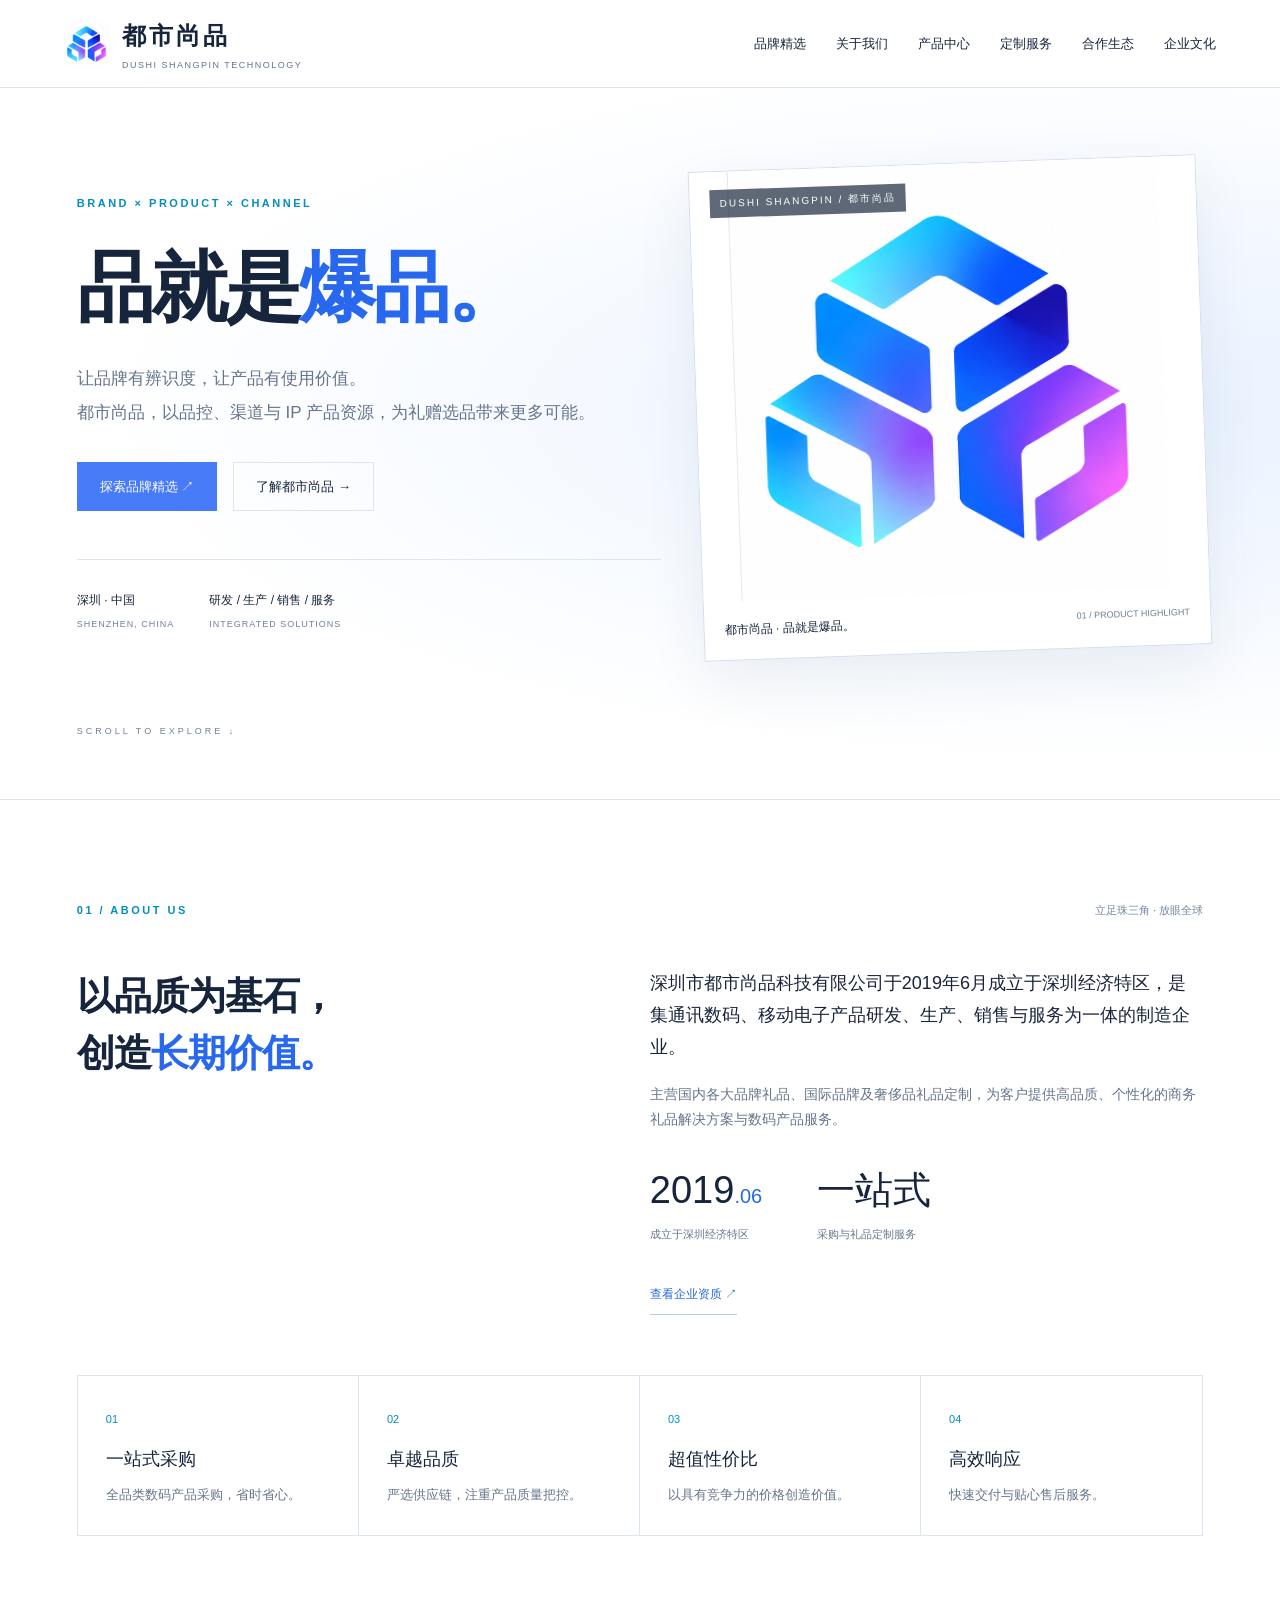
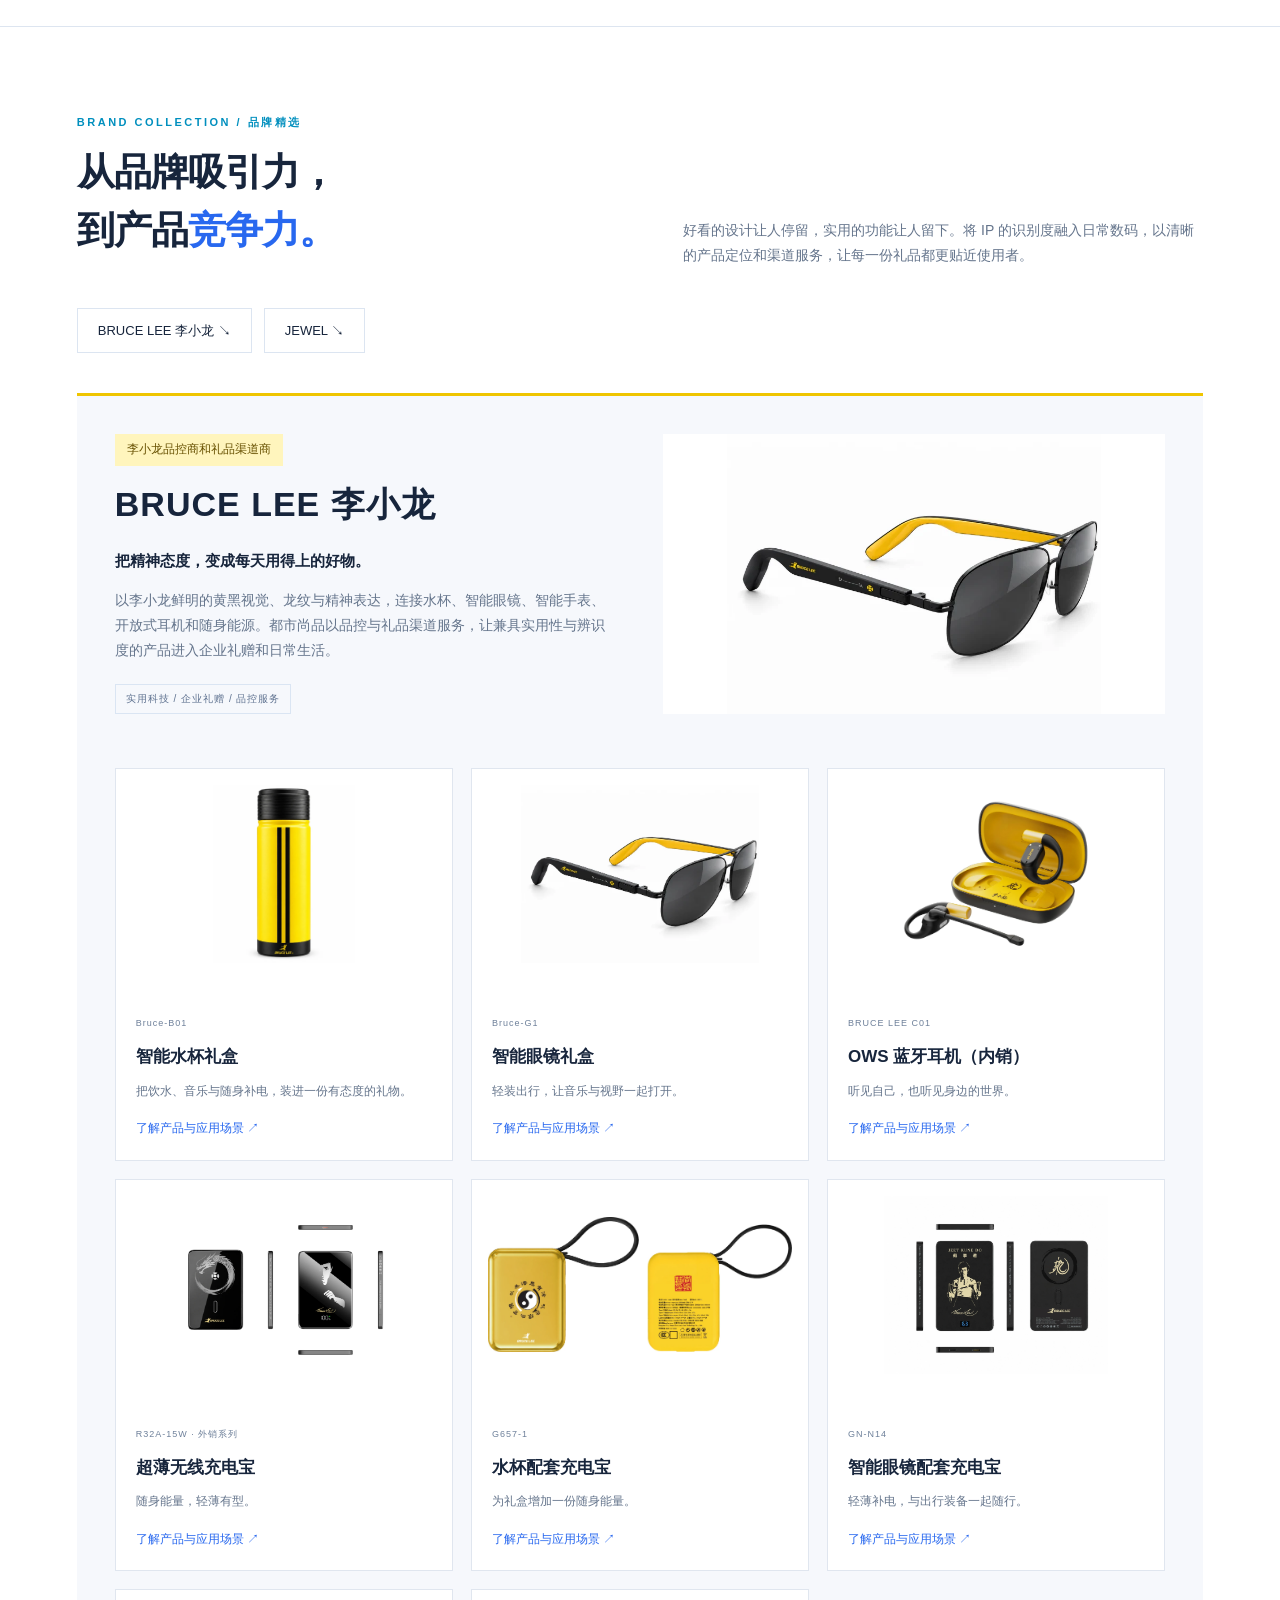
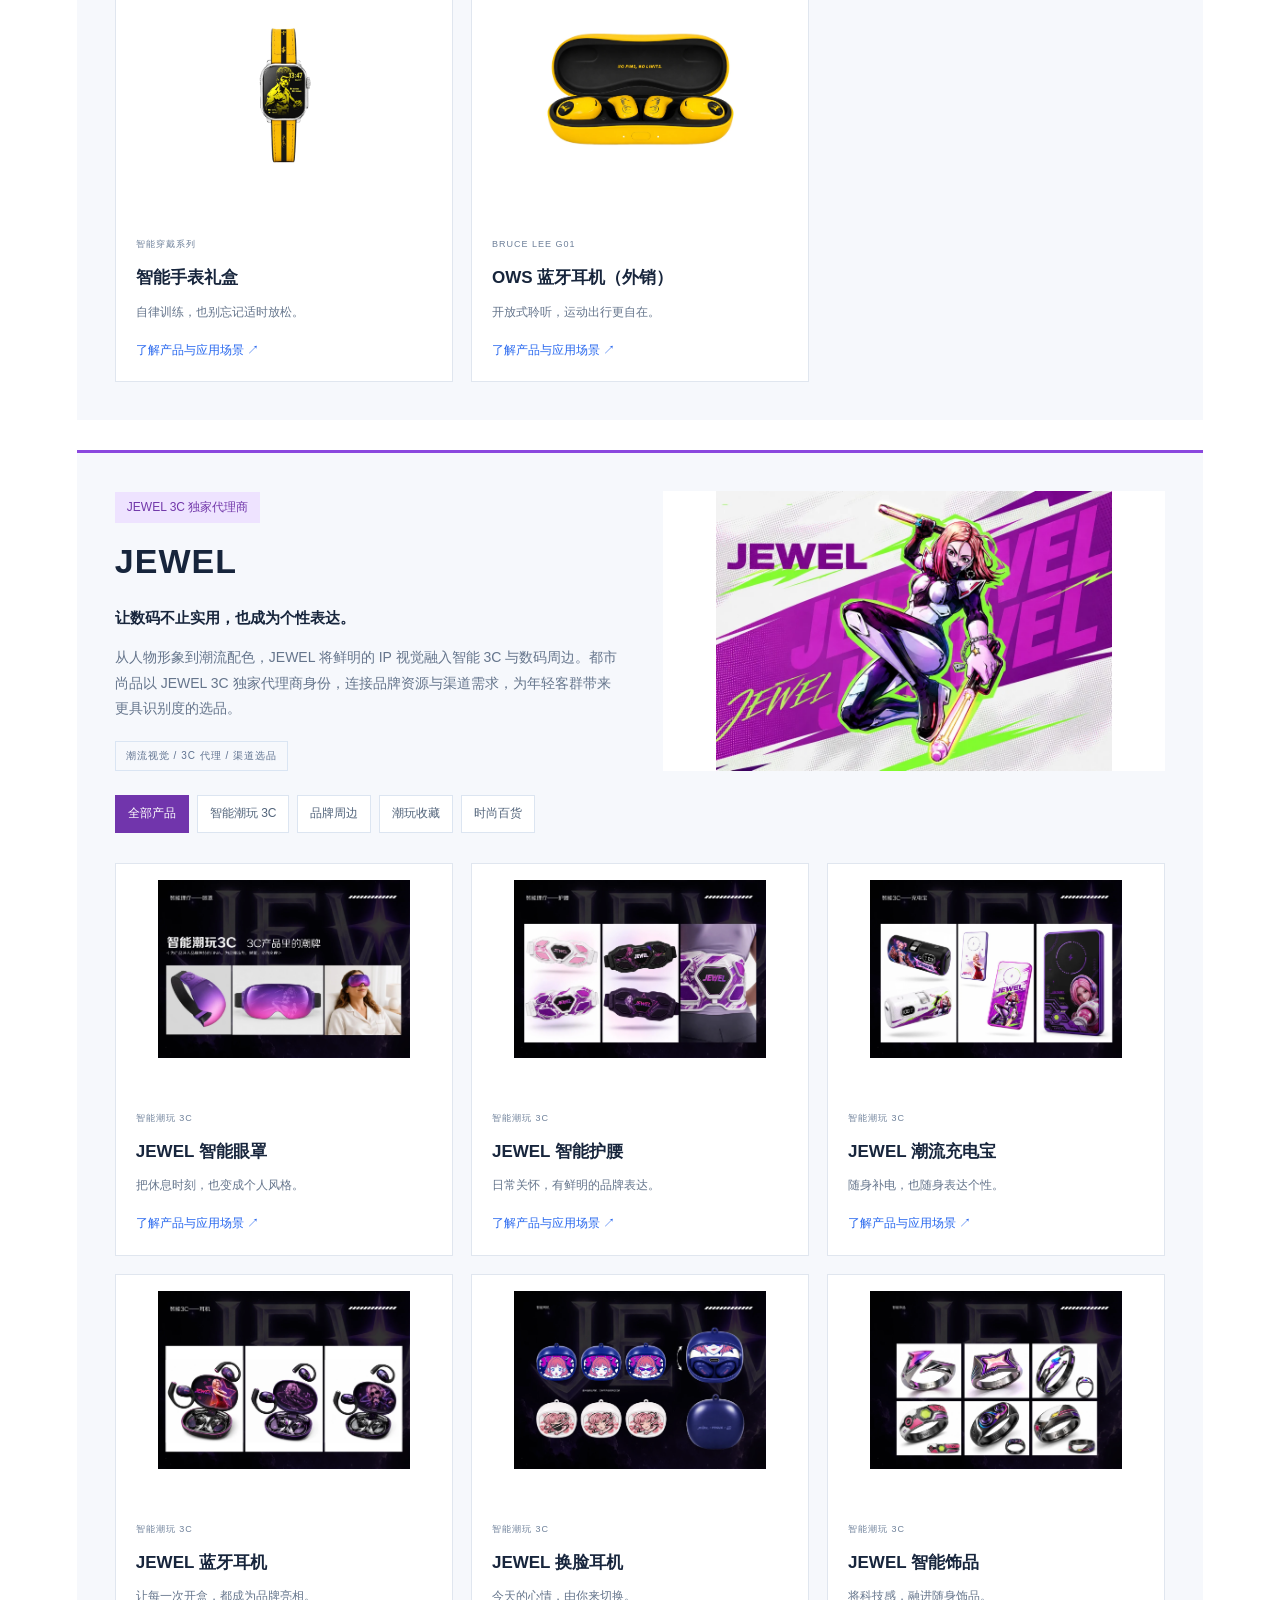
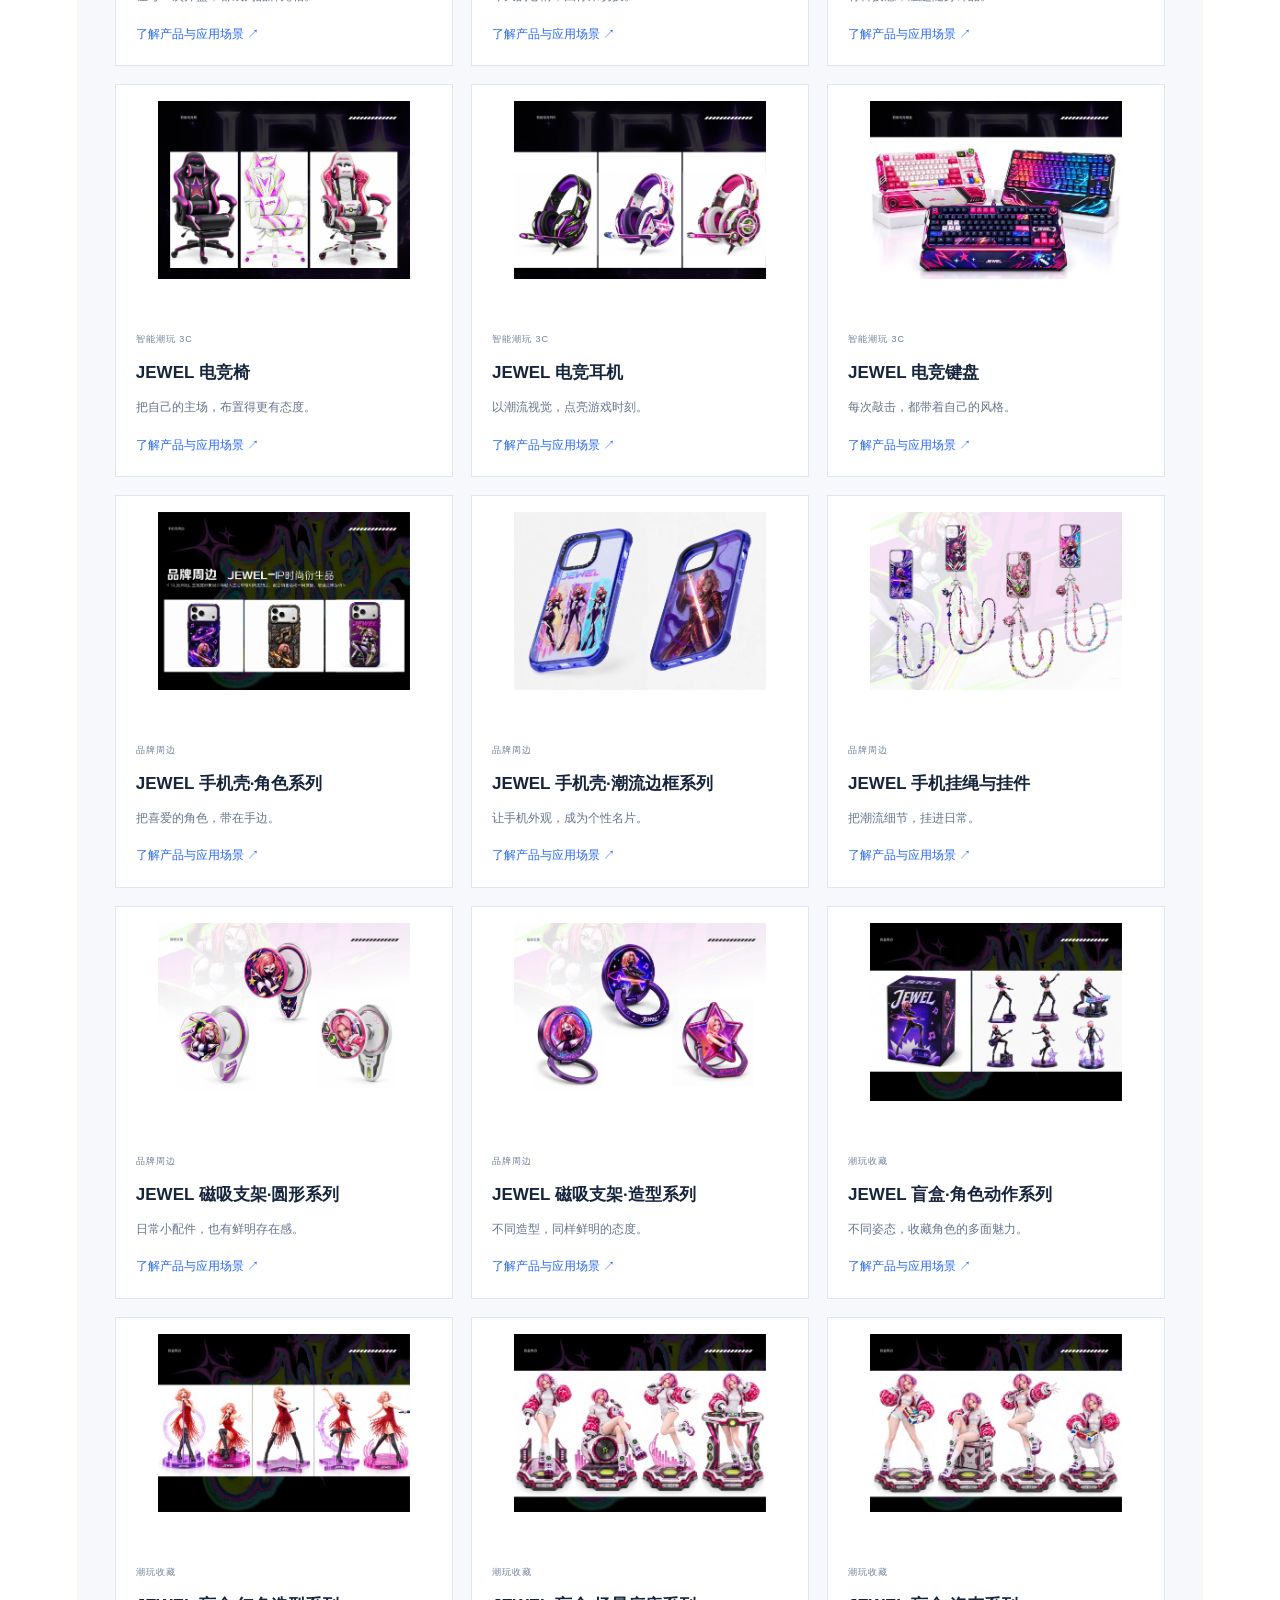
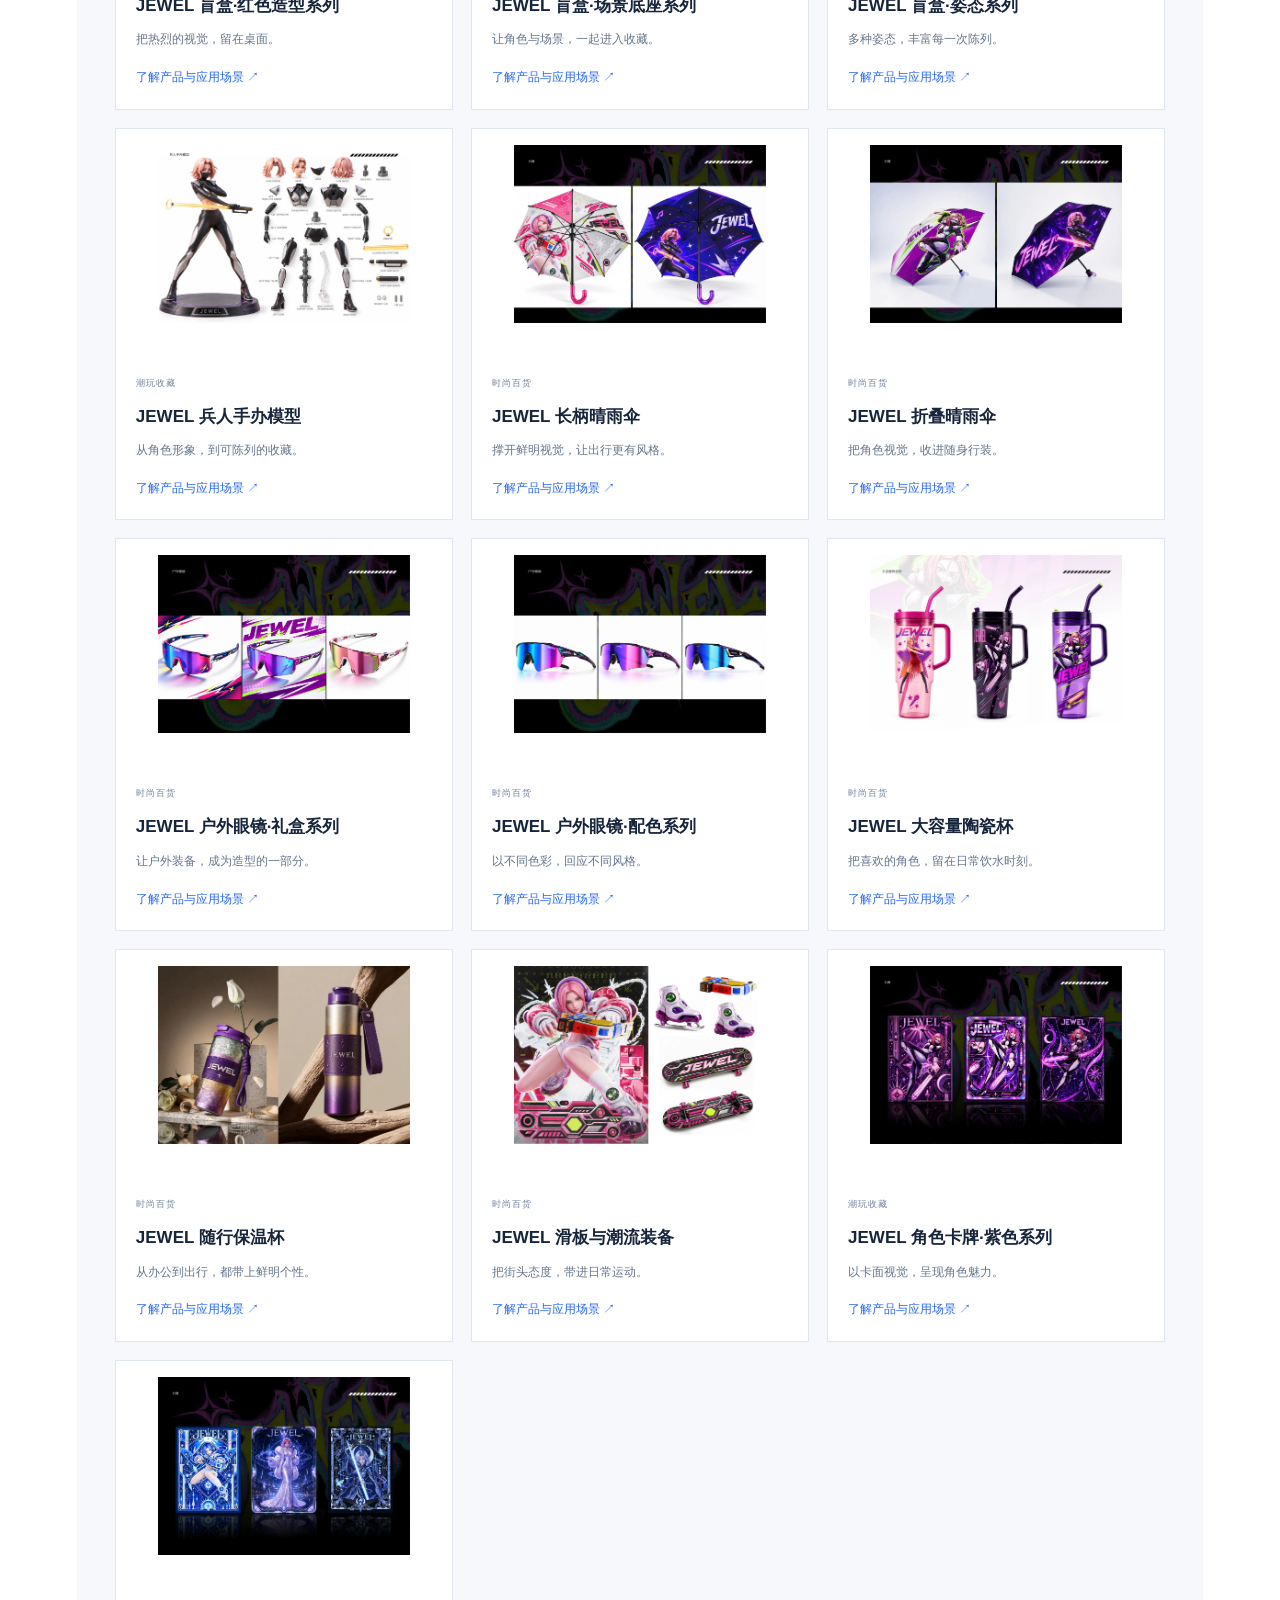
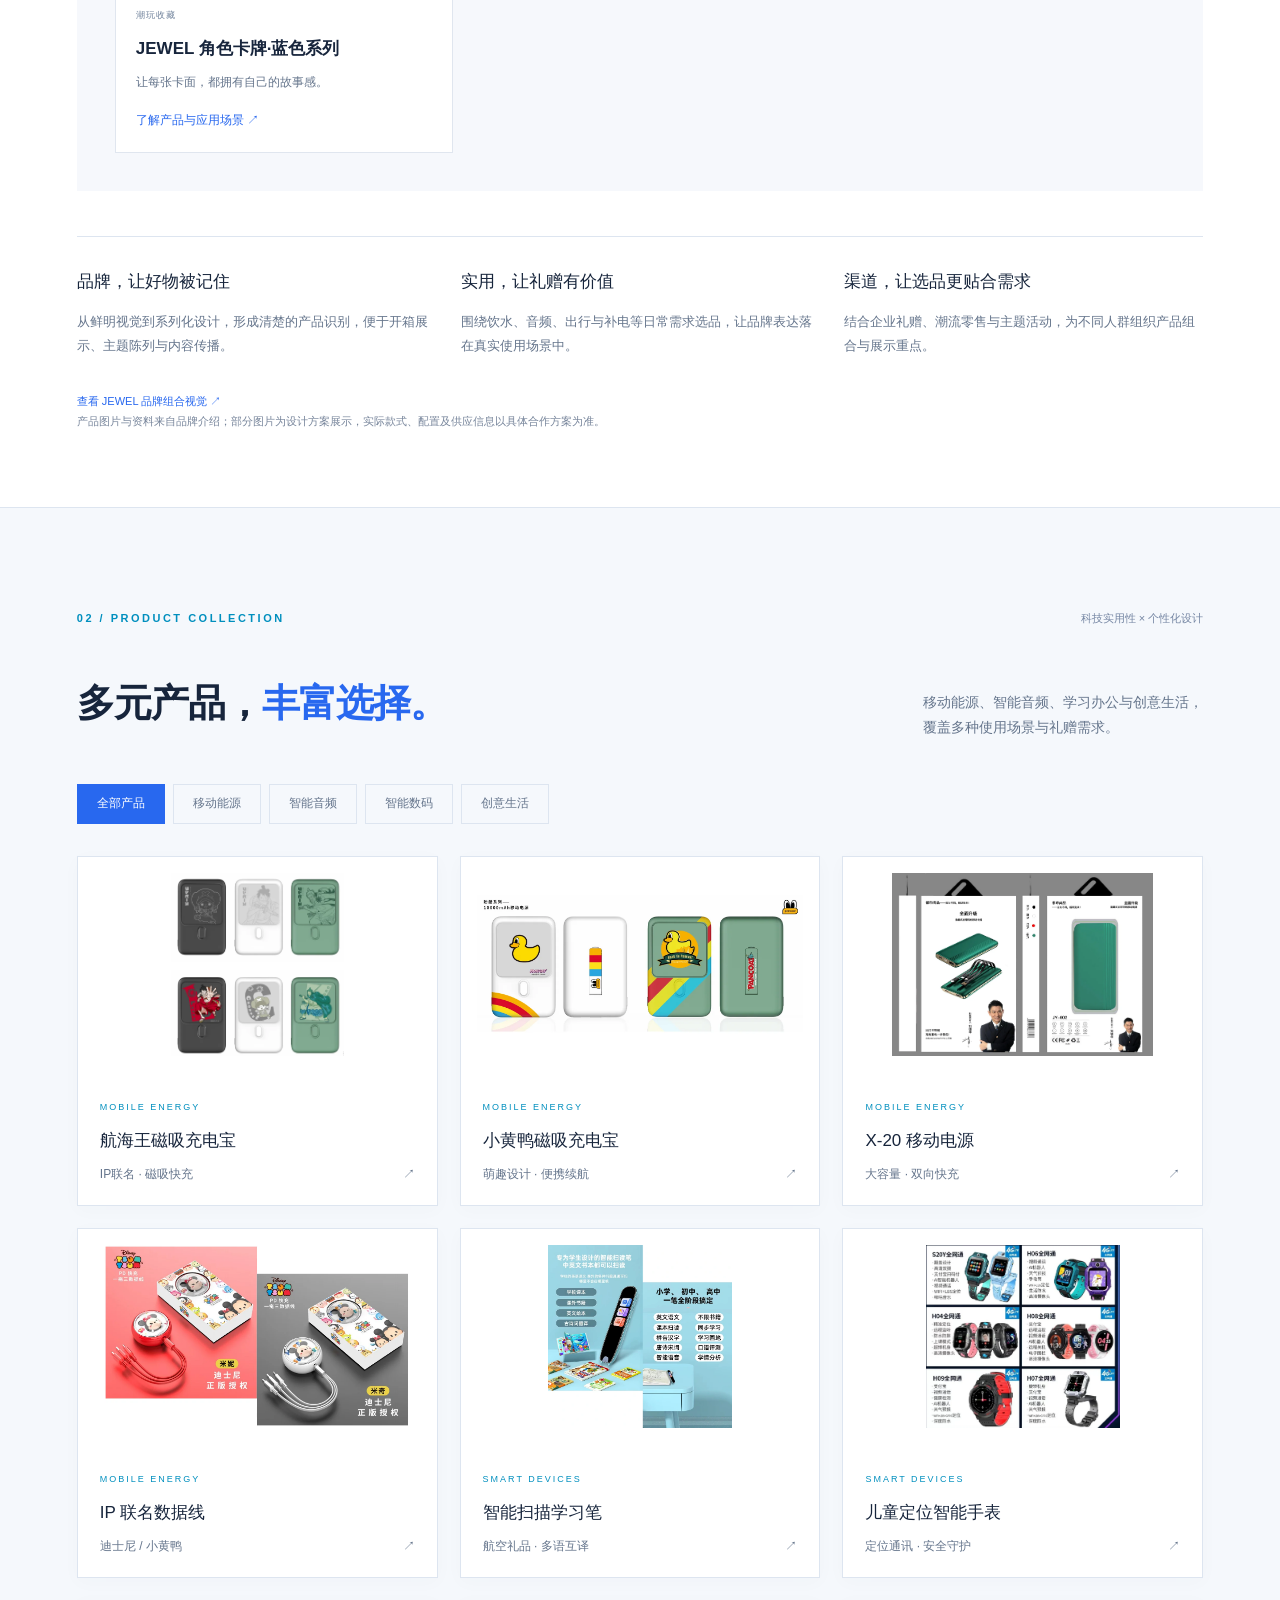
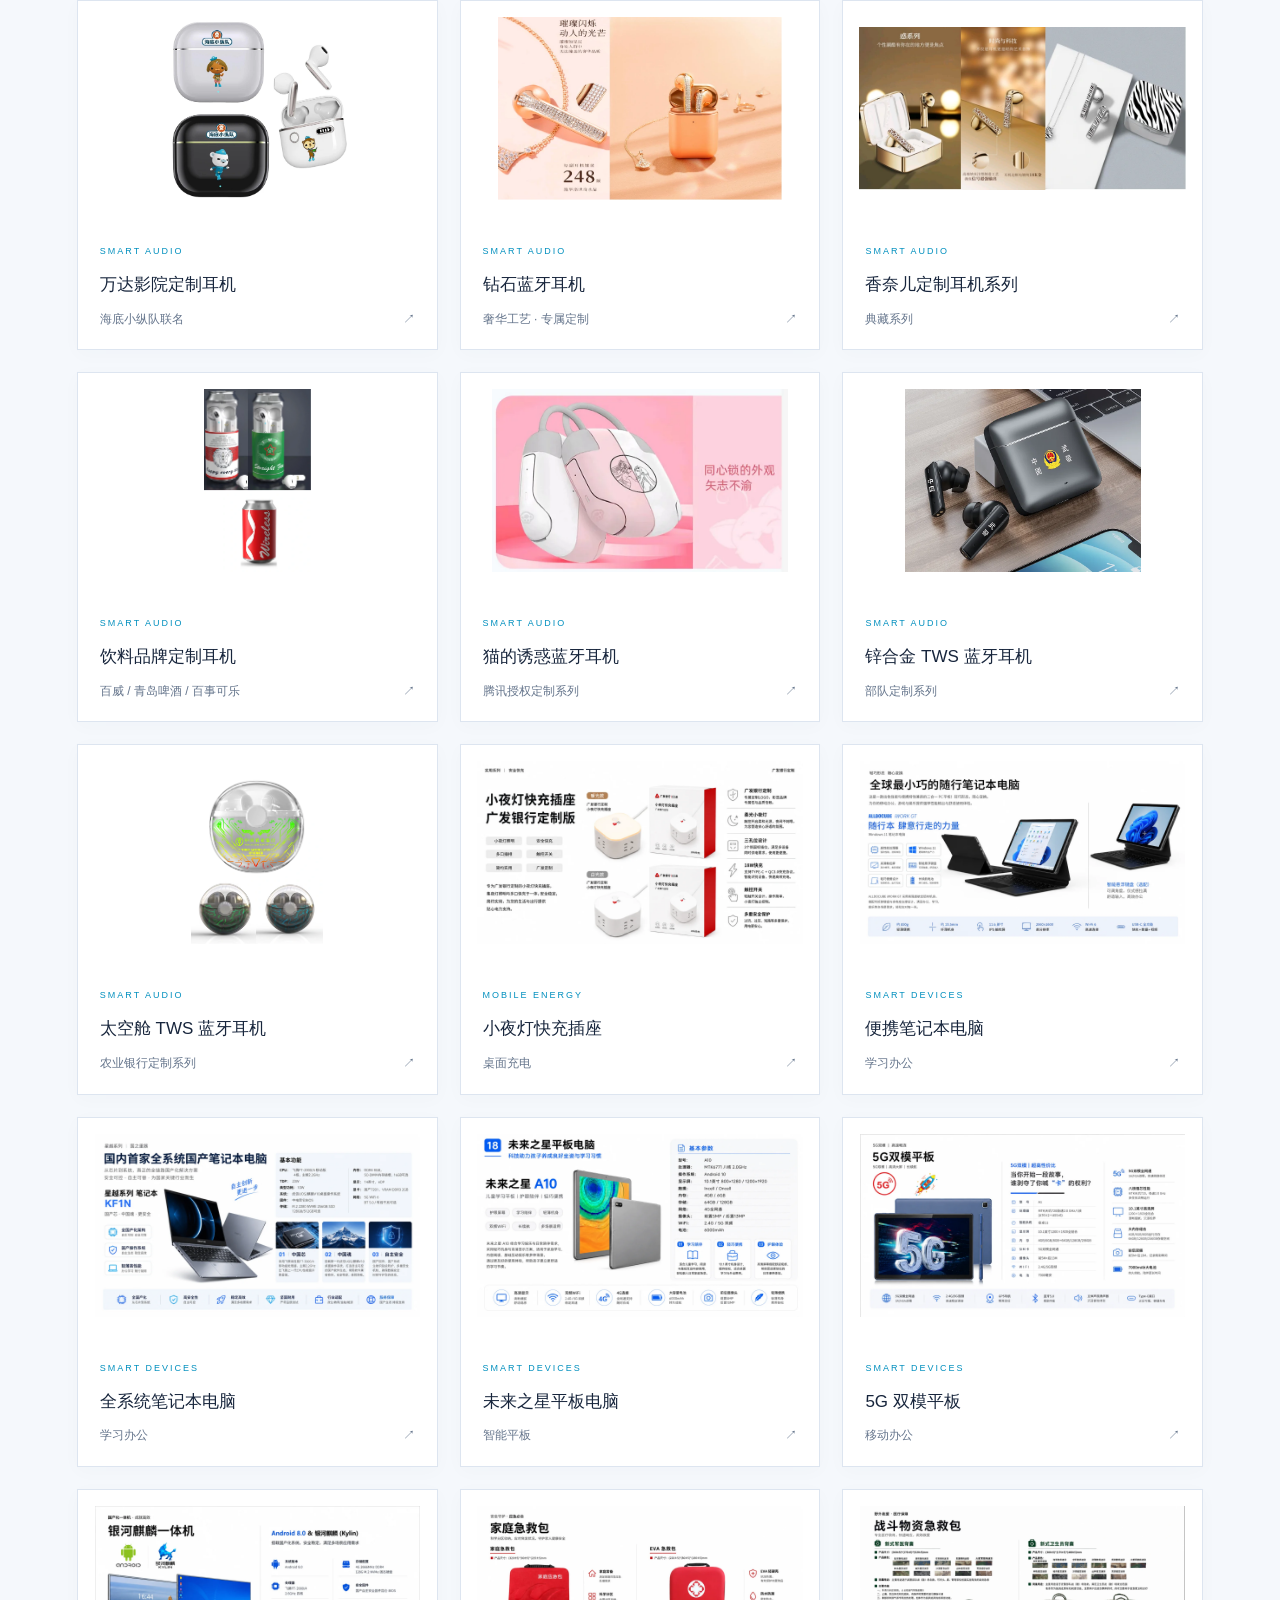
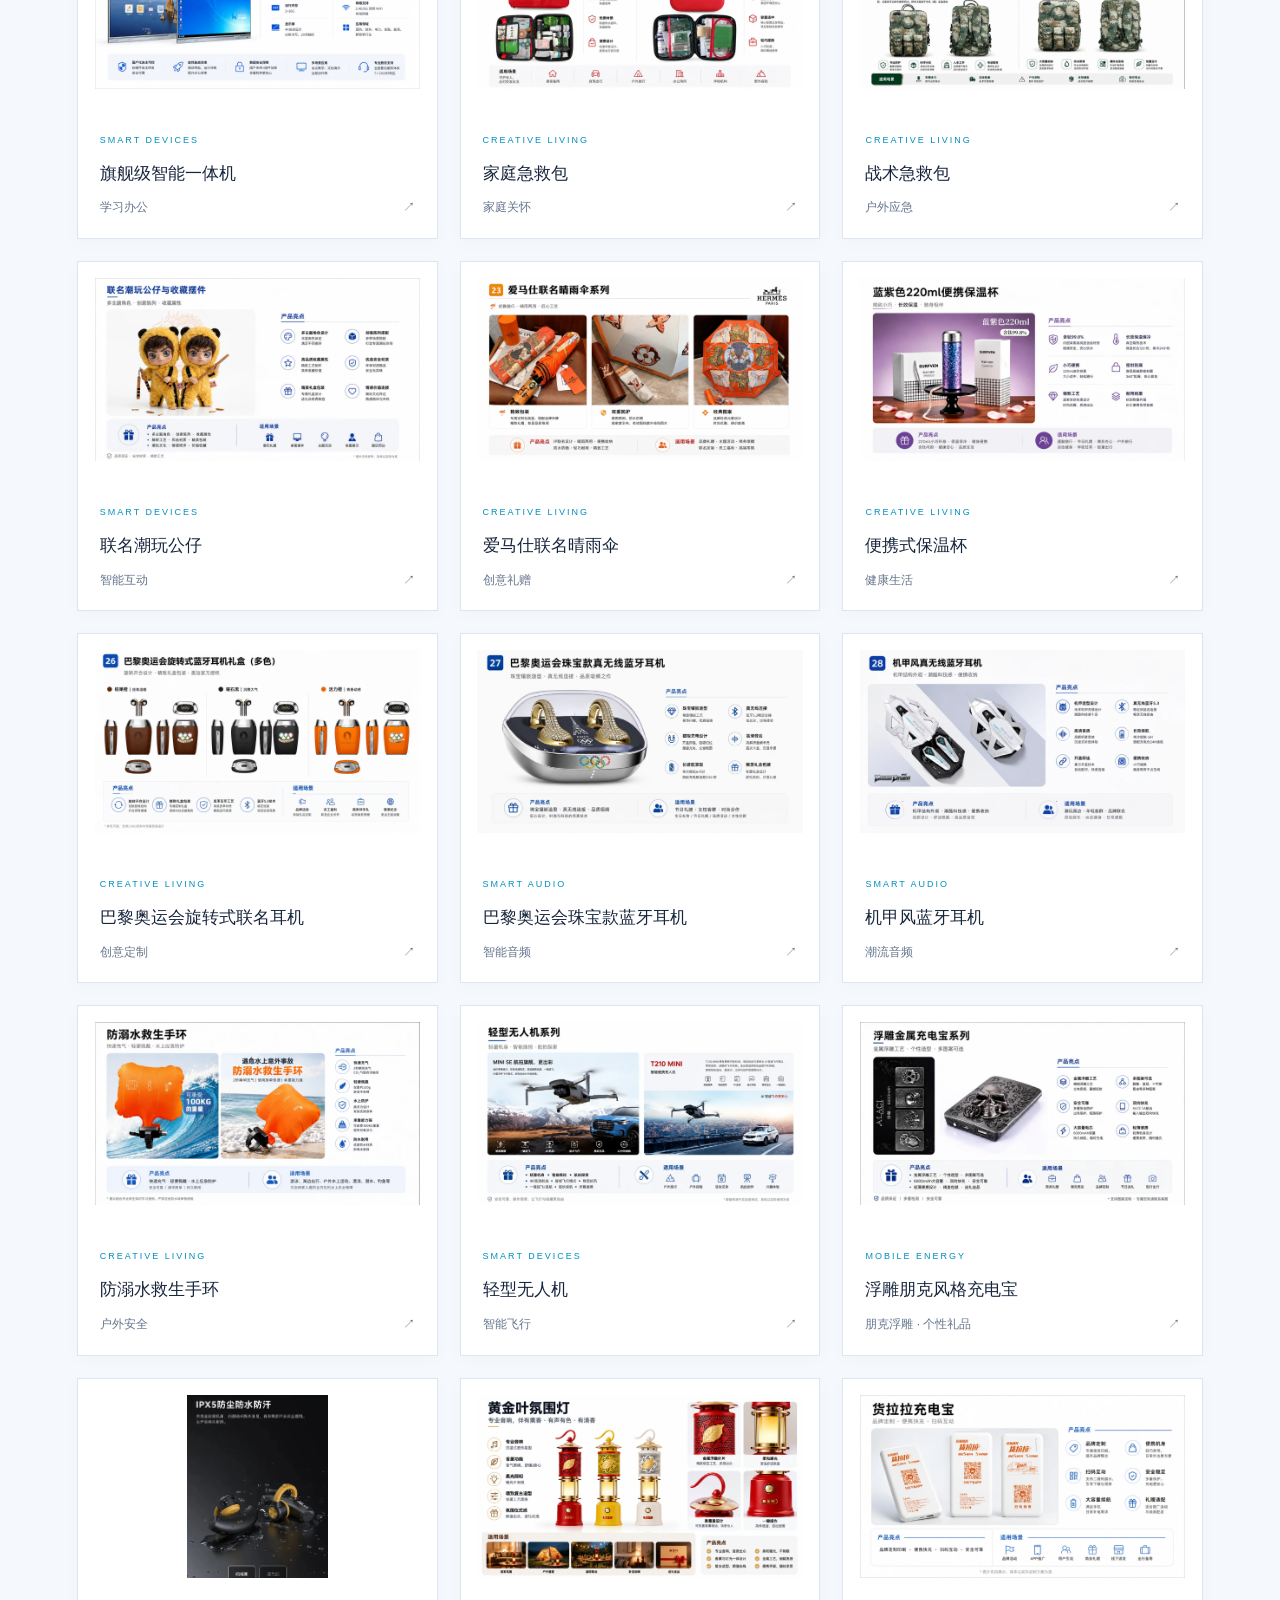
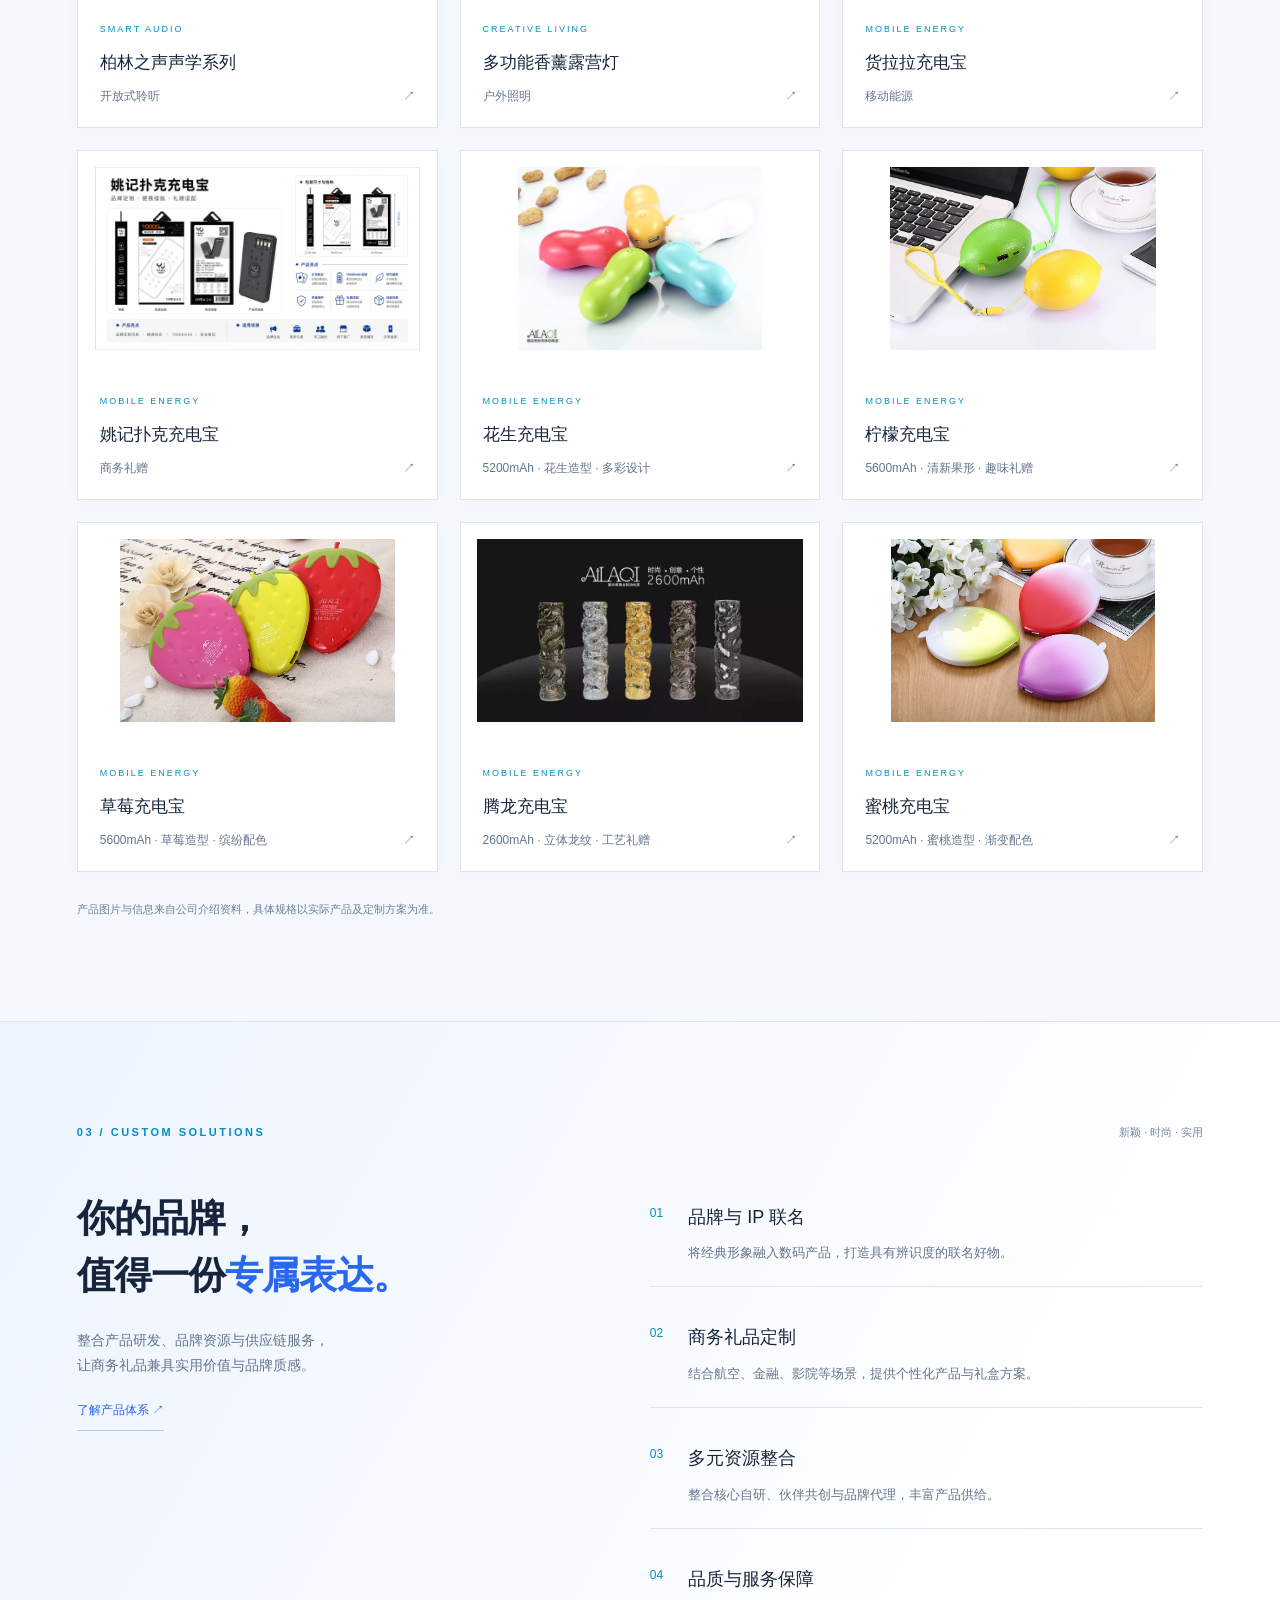
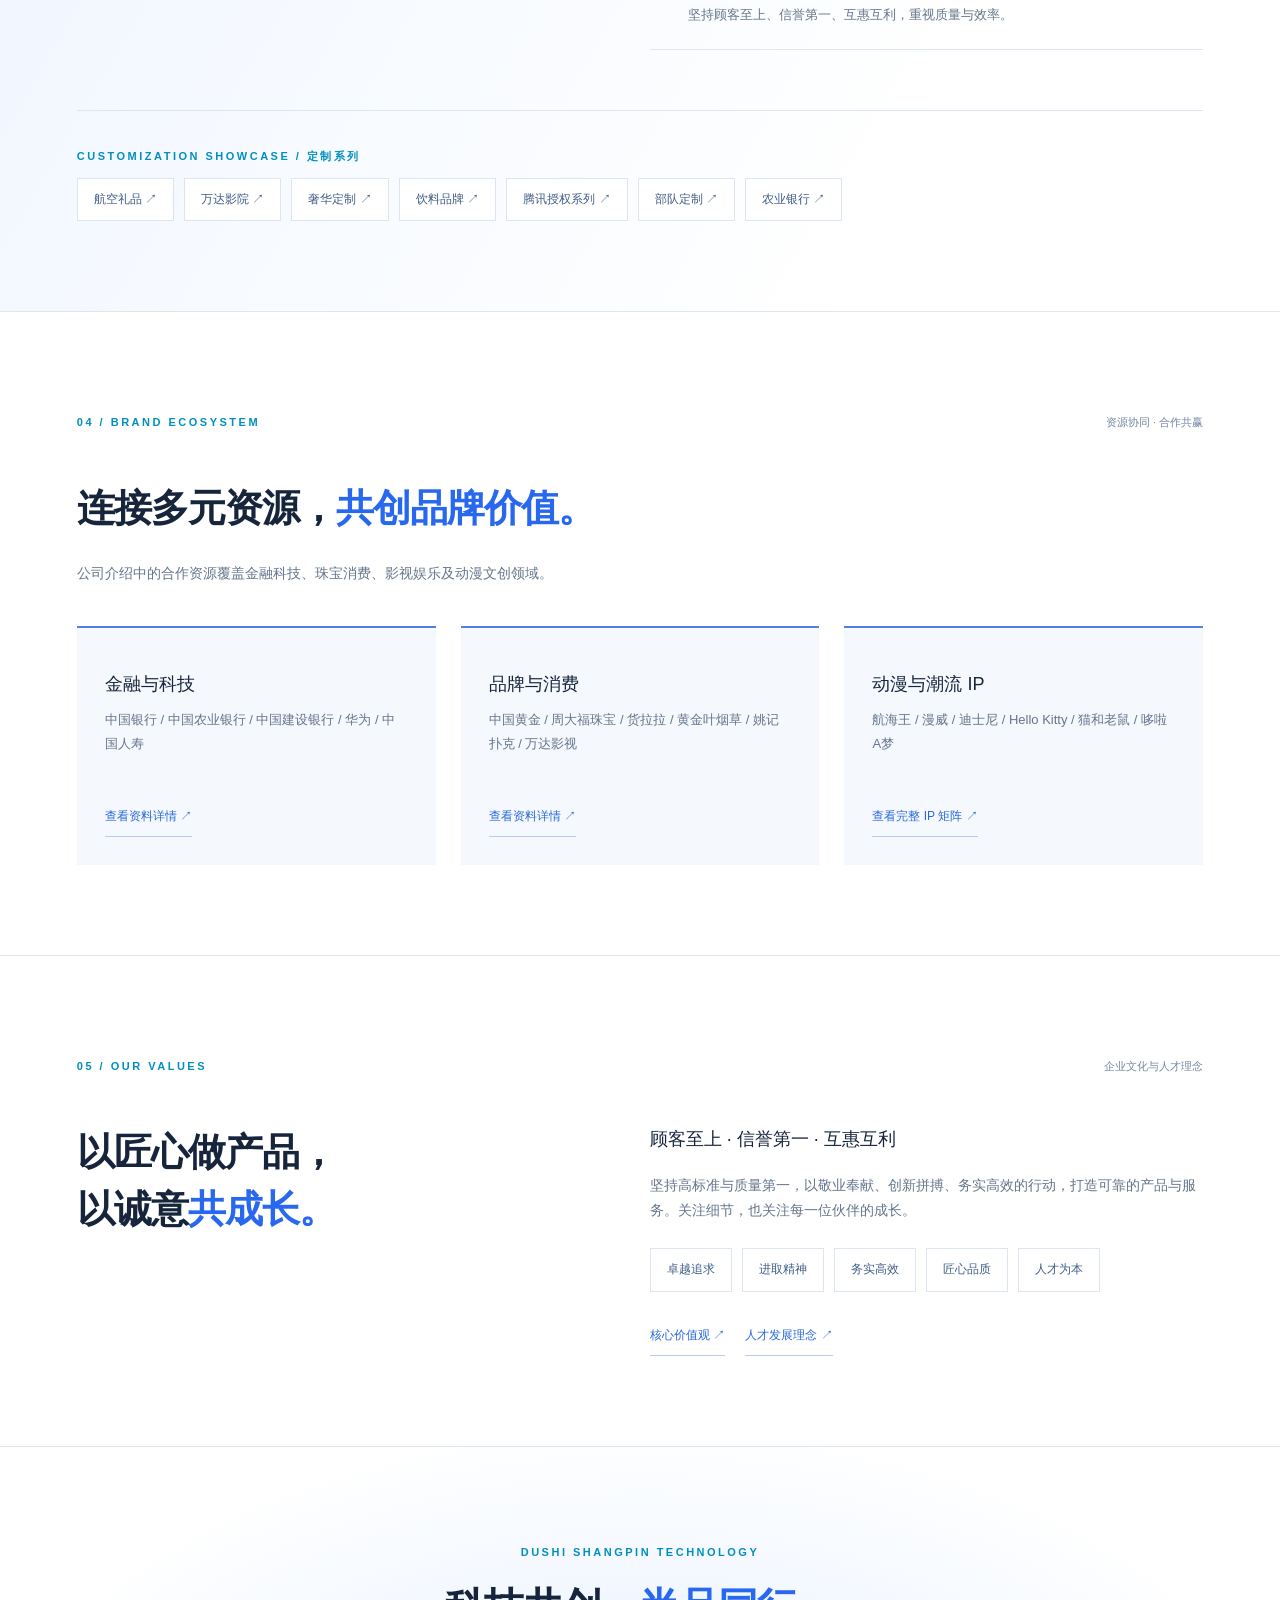
==== commit 1bd75572: "Add files via upload" ====
--- a/index.html
+++ b/index.html
@@ -6,4 +6,4 @@
 <section id="service" class="section service"><div class="section-top"><p class="eyebrow">03 / CUSTOM SOLUTIONS</p><span>新颖 · 时尚 · 实用</span></div><div class="split"><div><h2>你的品牌，<br>值得一份<span>专属表达。</span></h2><p class="muted">整合产品研发、品牌资源与供应链服务，<br>让商务礼品兼具实用价值与品牌质感。</p><button class="text-link" data-slide="5">了解产品体系 ↗</button></div><div class="service-list"><article><span>01</span><div><h3>品牌与 IP 联名</h3><p>将经典形象融入数码产品，打造具有辨识度的联名好物。</p></div></article><article><span>02</span><div><h3>商务礼品定制</h3><p>结合航空、金融、影院等场景，提供个性化产品与礼盒方案。</p></div></article><article><span>03</span><div><h3>多元资源整合</h3><p>整合核心自研、伙伴共创与品牌代理，丰富产品供给。</p></div></article><article><span>04</span><div><h3>品质与服务保障</h3><p>坚持顾客至上、信誉第一、互惠互利，重视质量与效率。</p></div></article></div></div><div class="cases"><p class="eyebrow">CUSTOMIZATION SHOWCASE / 定制系列</p><div id="case-list"></div></div></section>
 <section id="partners" class="section"><div class="section-top"><p class="eyebrow">04 / BRAND ECOSYSTEM</p><span>资源协同 · 合作共赢</span></div><h2>连接多元资源，<span>共创品牌价值。</span></h2><p class="muted">公司介绍中的合作资源覆盖金融科技、珠宝消费、影视娱乐及动漫文创领域。</p><div class="ecosystem"><article><h3>金融与科技</h3><p>中国银行 / 中国农业银行 / 中国建设银行 / 华为 / 中国人寿</p><button class="text-link" data-slide="43">查看资料详情 ↗</button></article><article><h3>品牌与消费</h3><p>中国黄金 / 周大福珠宝 / 货拉拉 / 黄金叶烟草 / 姚记扑克 / 万达影视</p><button class="text-link" data-slide="42">查看资料详情 ↗</button></article><article><h3>动漫与潮流 IP</h3><p>航海王 / 漫威 / 迪士尼 / Hello Kitty / 猫和老鼠 / 哆啦A梦</p><button class="text-link" data-slide="44">查看完整 IP 矩阵 ↗</button></article></div></section>
 <section id="culture" class="section culture"><div class="section-top"><p class="eyebrow">05 / OUR VALUES</p><span>企业文化与人才理念</span></div><div class="split"><h2>以匠心做产品，<br>以诚意<span>共成长。</span></h2><div><p class="intro">顾客至上 · 信誉第一 · 互惠互利</p><p class="muted">坚持高标准与质量第一，以敬业奉献、创新拼搏、务实高效的行动，打造可靠的产品与服务。关注细节，也关注每一位伙伴的成长。</p><div class="value-tags"><span>卓越追求</span><span>进取精神</span><span>务实高效</span><span>匠心品质</span><span>人才为本</span></div><button class="text-link" data-slide="45">核心价值观 ↗</button><button class="text-link" data-slide="46">人才发展理念 ↗</button></div></div></section>
-<section class="closing"><p class="eyebrow">DUSHI SHANGPIN TECHNOLOGY</p><h2>科技共创，<span>尚品同行。</span></h2><p>每一个进步都源于您的支持。</p><a class="secondary" href="#products">再次探索产品 →</a></section></main><footer><a class="brand" href="#home"><img src="assets/logo.png" alt=""><span>都市尚品<small>深圳市都市尚品科技有限公司</small></span></a><p>通讯数码 · 移动电子 · 商务礼品定制</p><a href="#home">返回顶部 ↑</a></footer><dialog id="detail"><button class="close" aria-label="关闭详情">×</button><div id="detail-body"></div></dialog><script src="content.js?v=20261028-2"></script><script src="app.js?v=20261028-2"></script><script src="brands.js?v=20261102-all" defer></script></body></html>
+<section class="closing"><p class="eyebrow">DUSHI SHANGPIN TECHNOLOGY</p><h2>科技共创，<span>尚品同行。</span></h2><p>每一个进步都源于您的支持。</p><a class="secondary" href="#products">再次探索产品 →</a></section></main><footer><a class="brand" href="#home"><img src="assets/logo.png" alt=""><span>都市尚品<small>深圳市都市尚品科技有限公司</small></span></a><p>通讯数码 · 移动电子 · 商务礼品定制</p><a href="#home">返回顶部 ↑</a></footer><dialog id="detail"><button class="close" aria-label="关闭详情">×</button><div id="detail-body"></div></dialog><script src="content.js?v=20261028-2"></script><script src="app.js?v=20261028-2"></script><script src="brands.js?v=20261102-all" defer></script><script src="catalog-update.js?v=20261102-power2" defer></script></body></html>
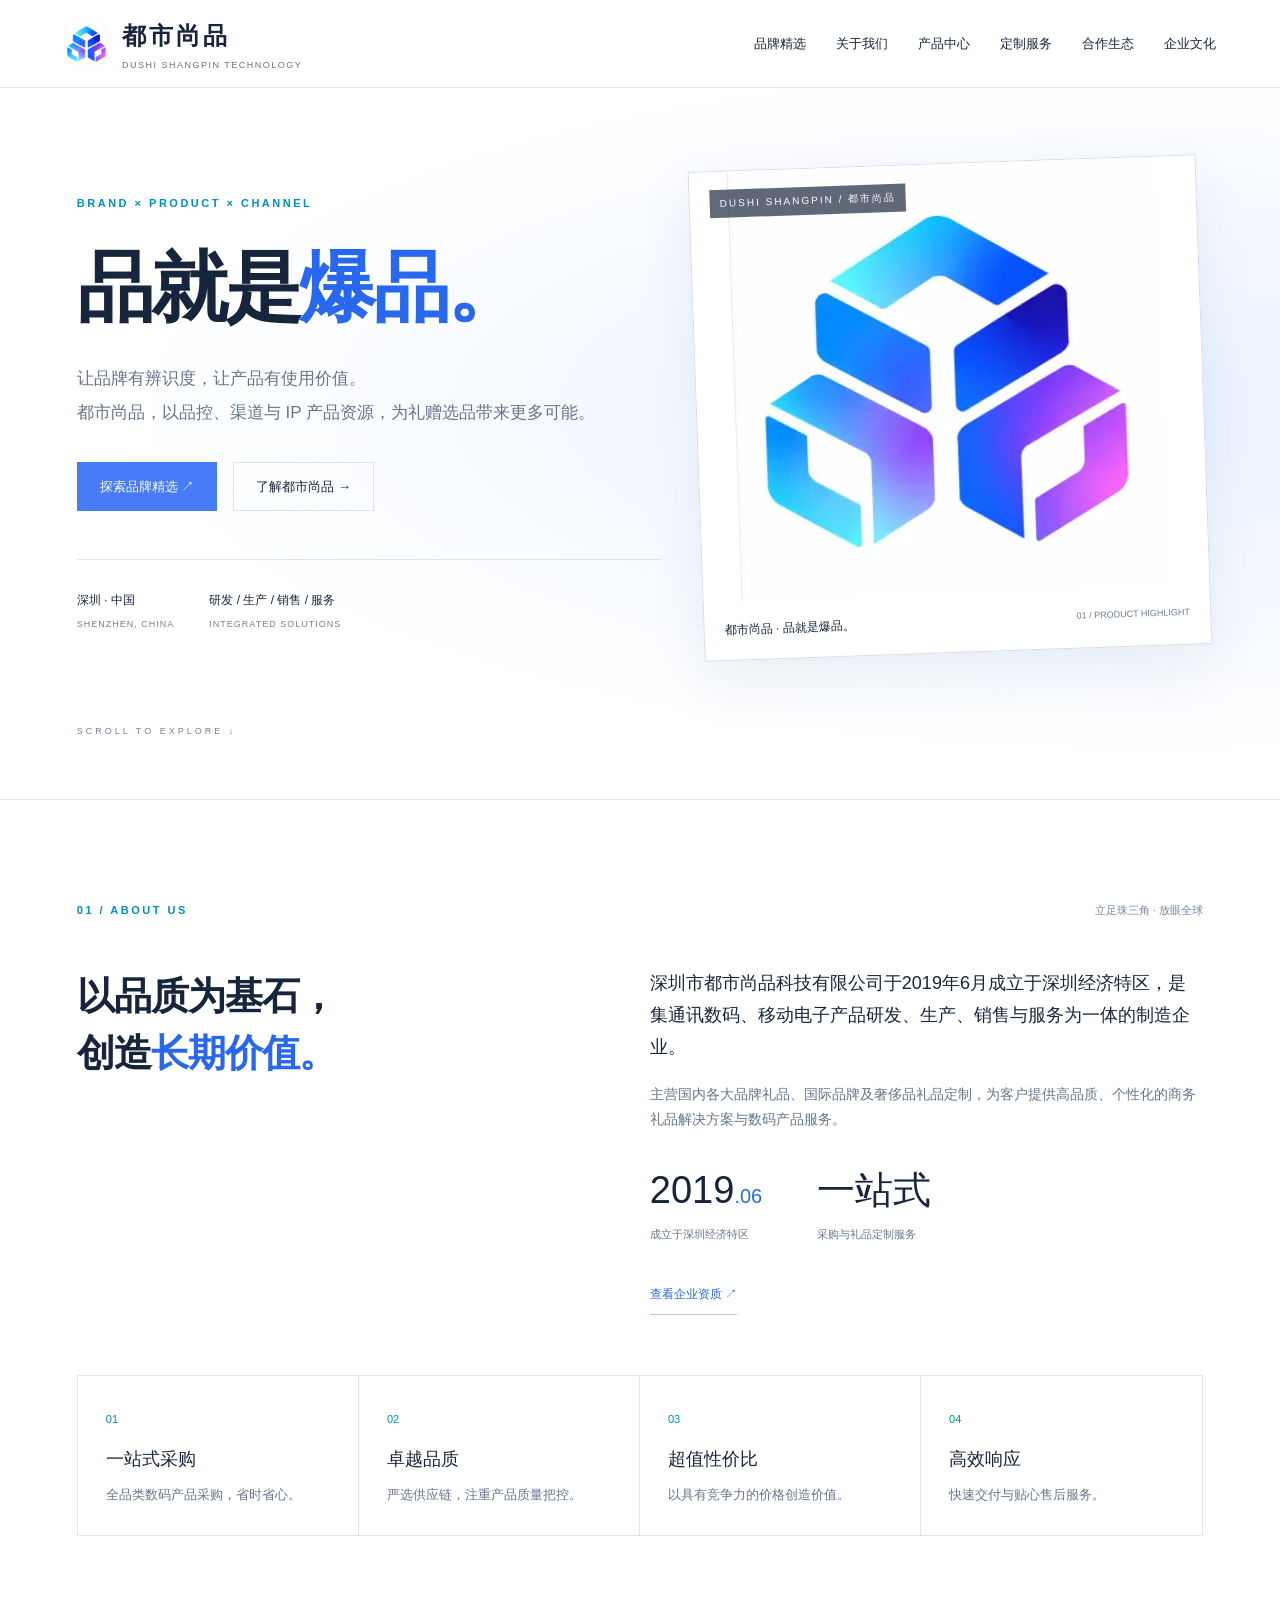
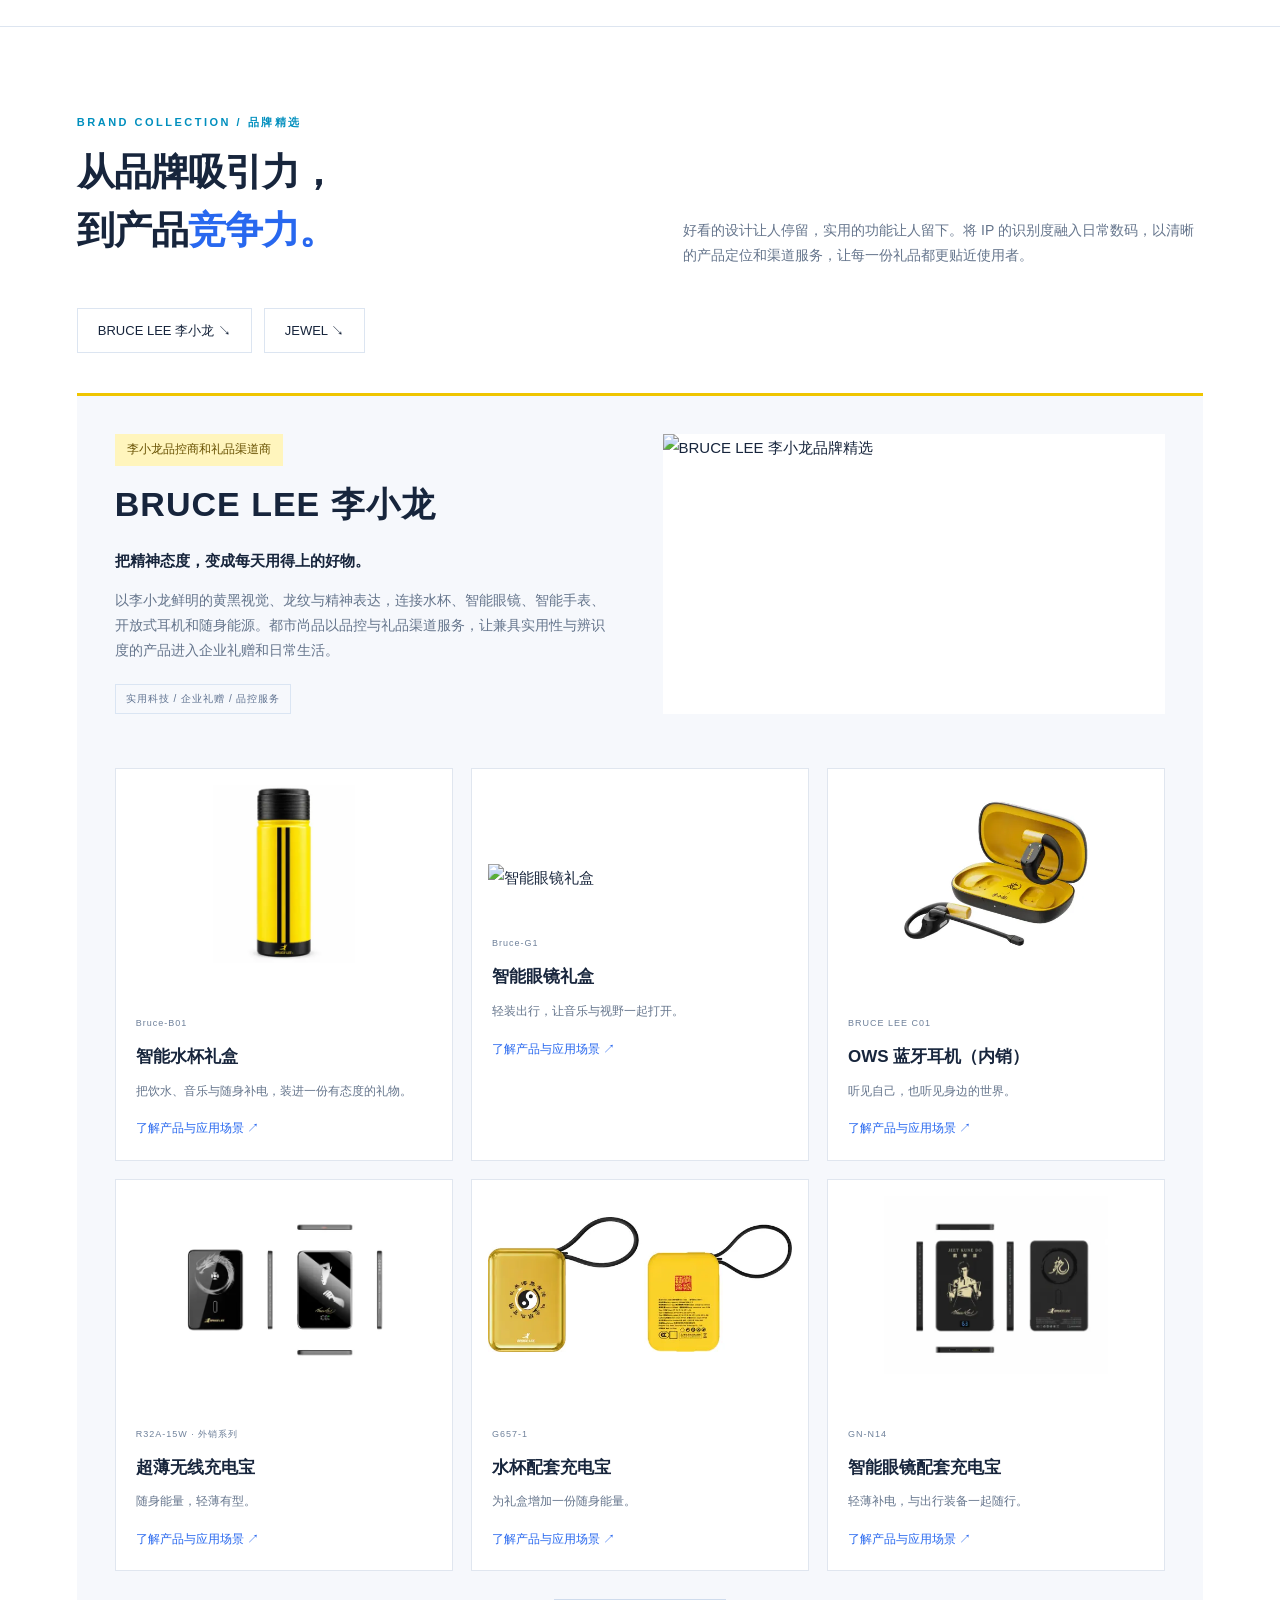
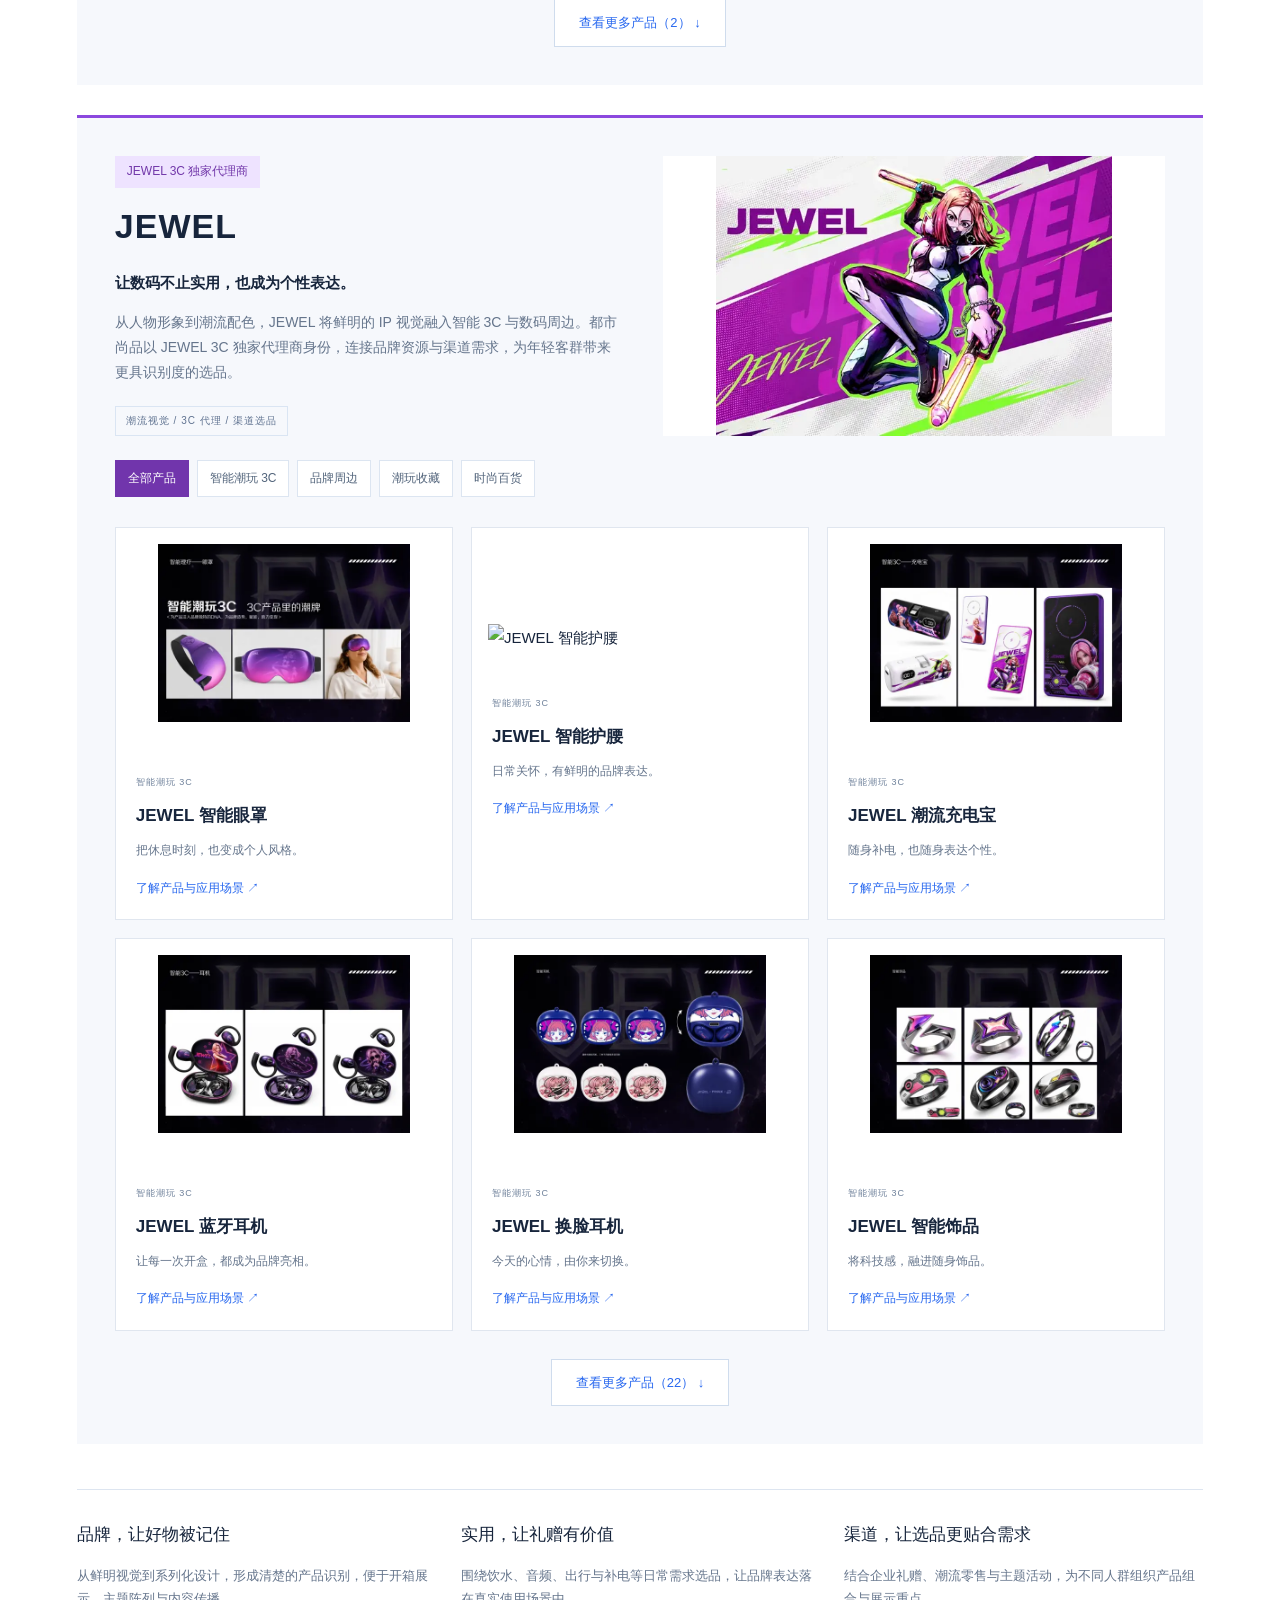
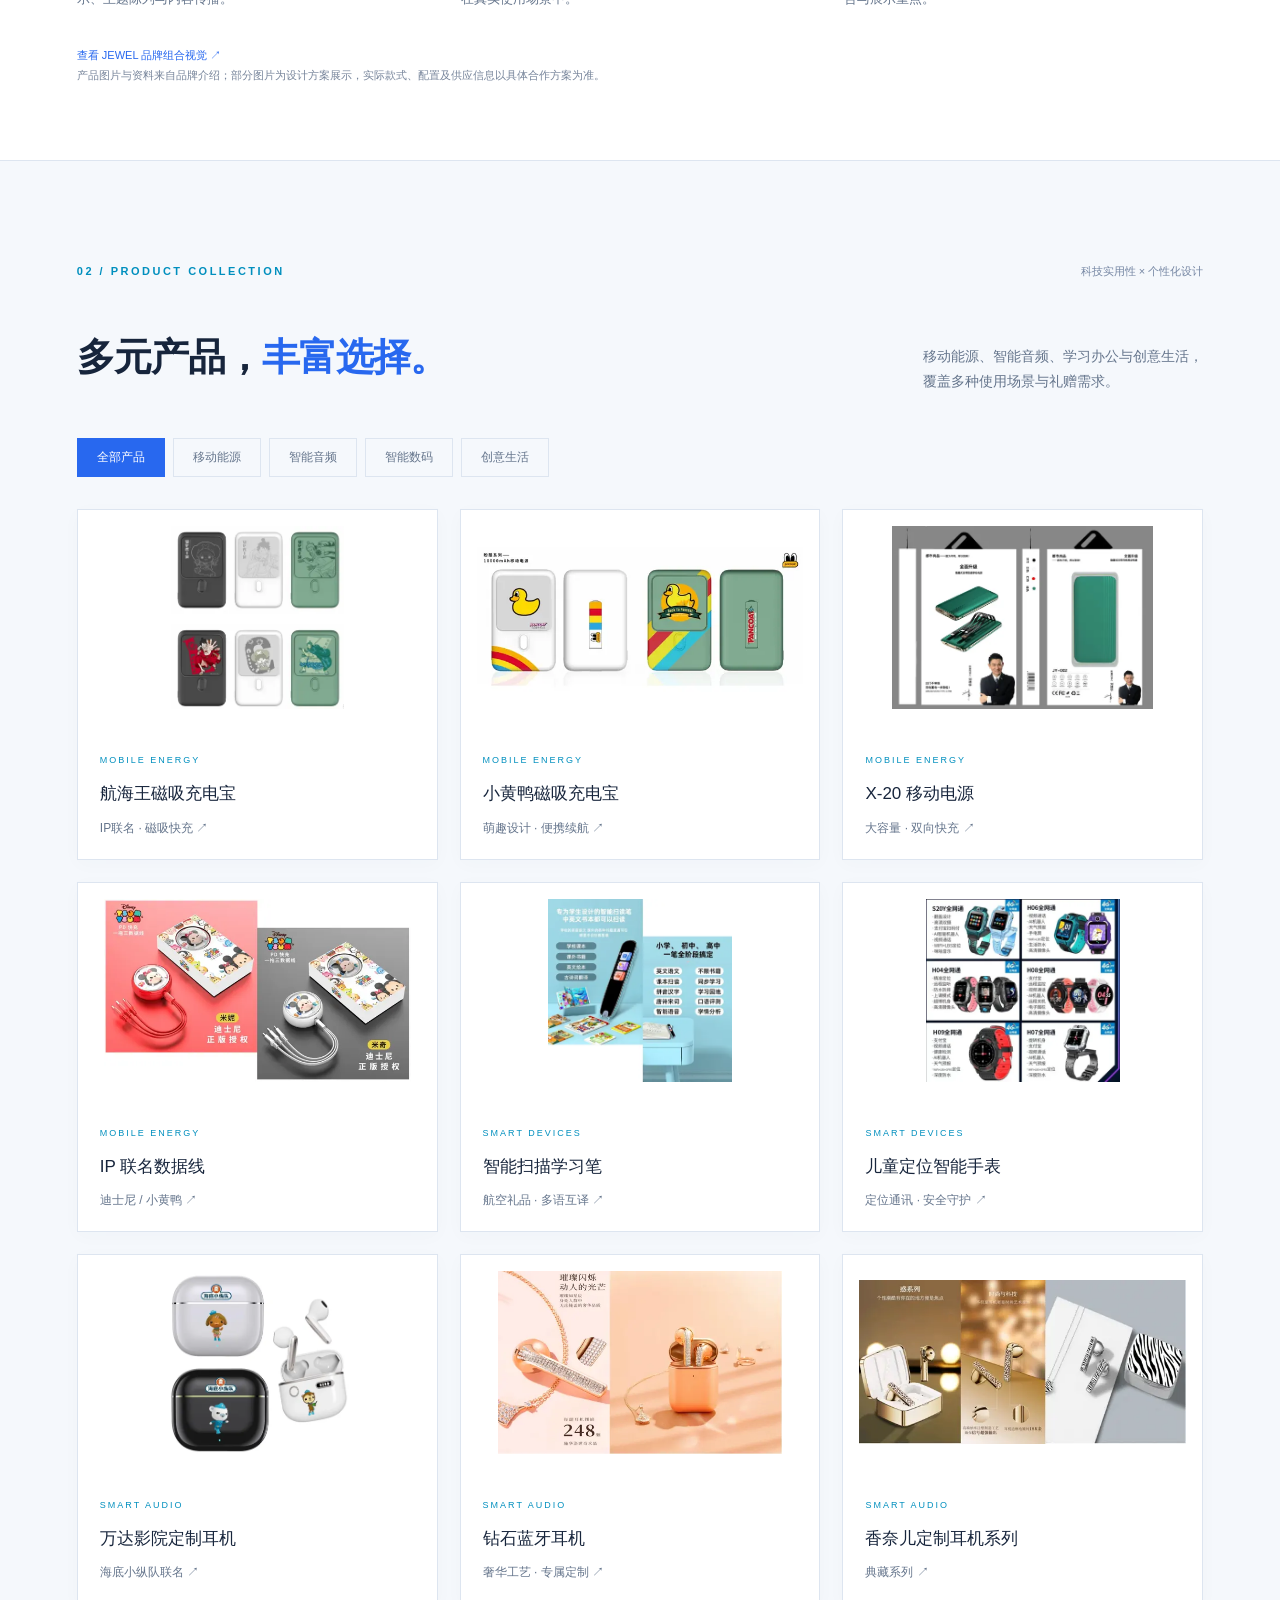
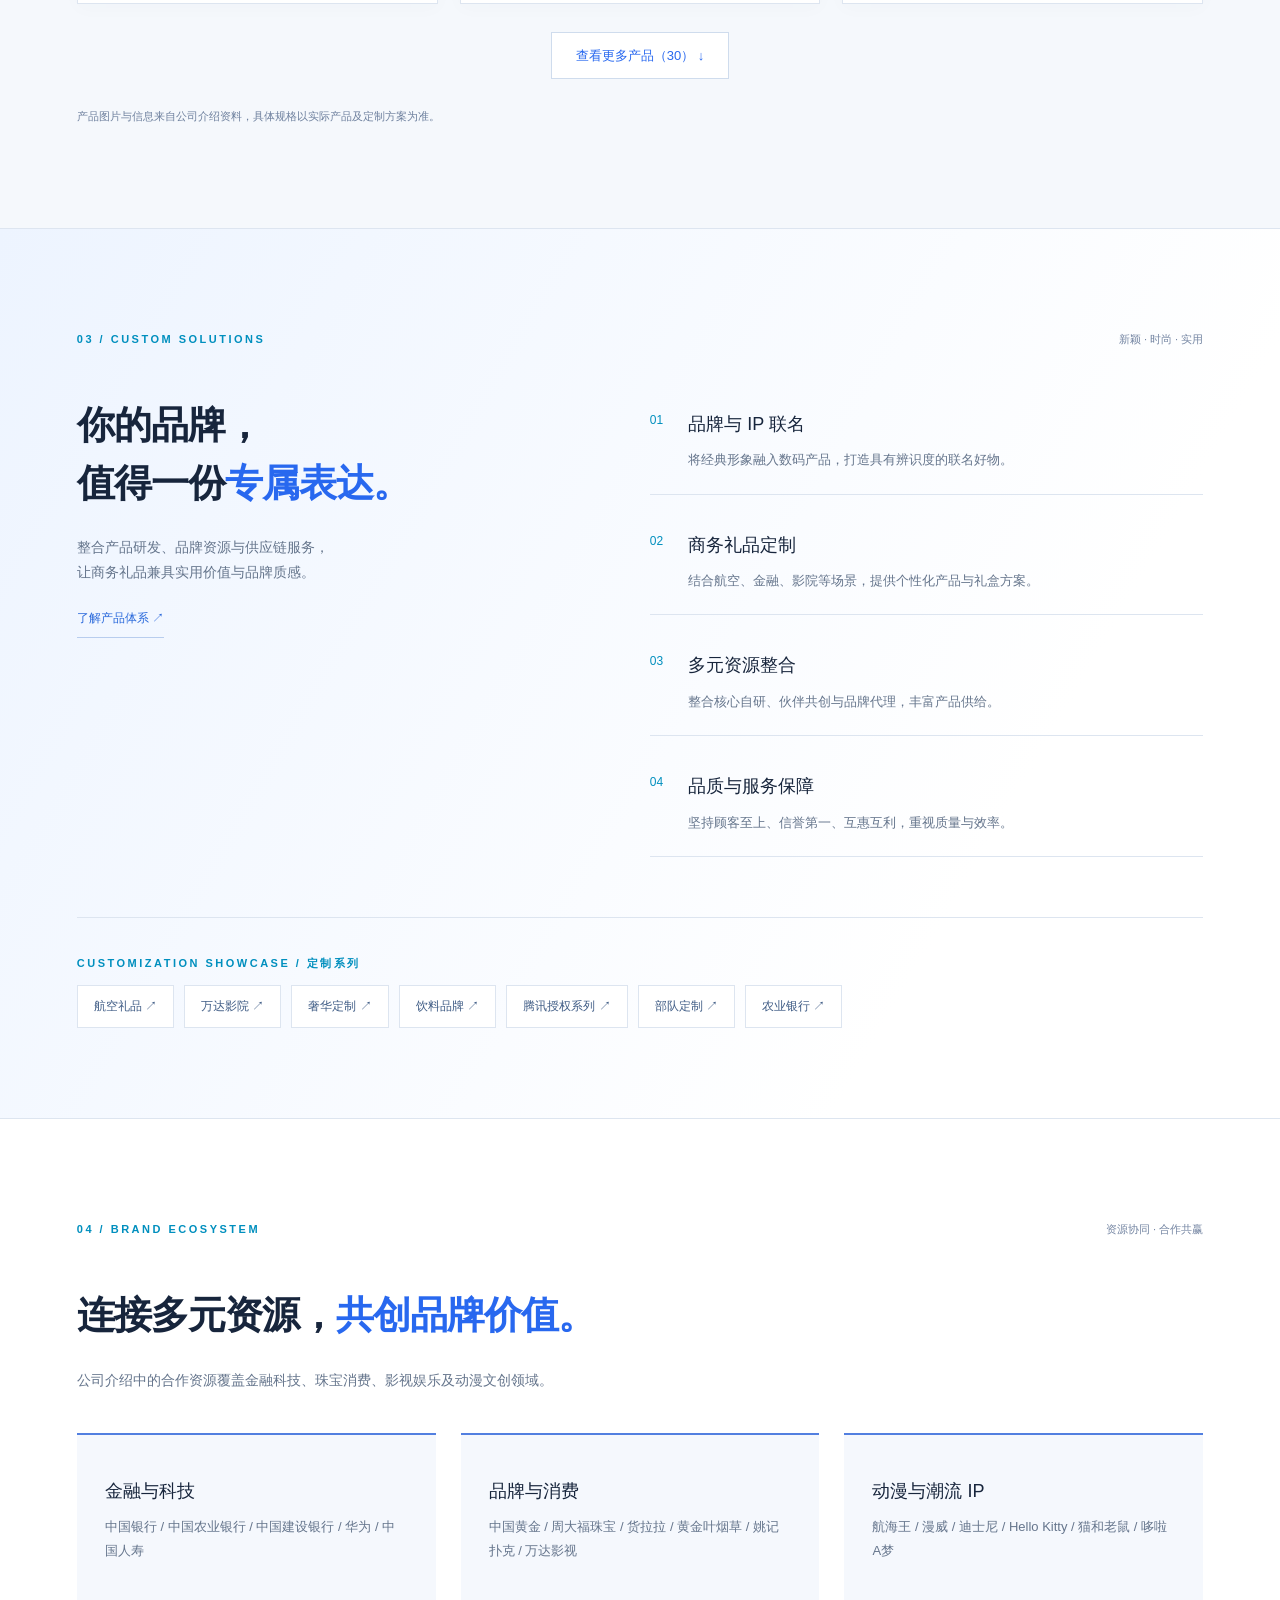
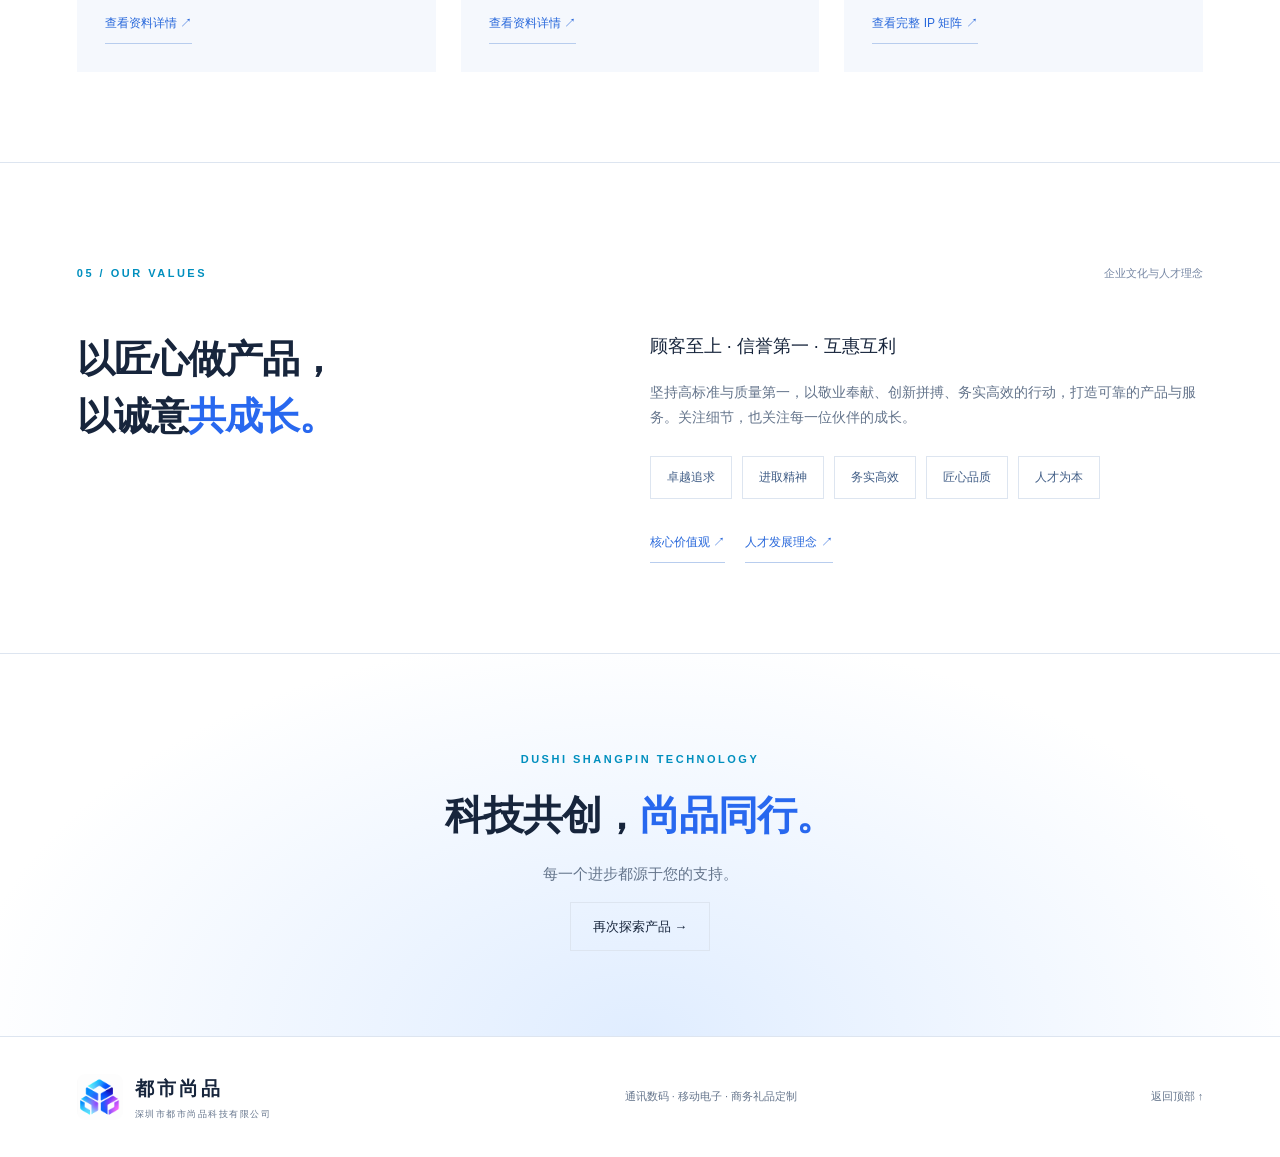
==== commit efadc5be: "Add files via upload" ====
--- a/index.html
+++ b/index.html
@@ -1,9 +1,9 @@
 <!doctype html><html lang="zh-CN"><head><meta charset="UTF-8"><meta name="viewport" content="width=device-width,initial-scale=1"><meta name="theme-color" content="#ffffff"><meta name="description" content="深圳市都市尚品科技有限公司，专注移动数码产品研发、生产、销售及商务礼品定制。"><title>都市尚品科技 · 数码与礼品定制</title><link rel="icon" href="assets/logo.png"><link rel="stylesheet" href="style.css?v=20261028-2"></head><body>
 <header><a class="brand" href="#home"><img src="assets/logo.png" alt="都市尚品Logo"><span>都市尚品<small>DUSHI SHANGPIN TECHNOLOGY</small></span></a><button id="menu" aria-expanded="false" aria-controls="nav" aria-label="展开导航">☰</button><nav id="nav"><a href="#about">关于我们</a><a href="#products">产品中心</a><a href="#service">定制服务</a><a href="#partners">合作生态</a><a href="#culture">企业文化</a></nav></header>
-<main><section id="home" class="hero"><div><p class="eyebrow"><i></i> TECHNOLOGY × CUSTOMIZATION</p><h1>让科技融入生活<br>让礼品承载<span>心意。</span></h1><p class="lead">从移动数码到个性化商务礼品，<br>都市尚品以实用科技，连接品牌与生活。</p><div class="actions"><a class="primary" href="#products">探索产品矩阵 ↗</a><a class="secondary" href="#about">了解都市尚品 →</a></div><div class="hero-meta"><span>深圳 · 中国<small>SHENZHEN, CHINA</small></span><span>研发 / 生产 / 销售 / 服务<small>INTEGRATED SOLUTIONS</small></span></div></div><div class="hero-visual"><span class="orbit-label">SMART AUDIO / 精选数码</span><img src="assets/s37-25.webp" alt="夜光流沙蓝牙耳机"><div class="visual-caption"><span>设计与科技，共鸣于此</span><small>01 / PRODUCT HIGHLIGHT</small></div></div><div class="scroll">SCROLL TO EXPLORE ↓</div></section>
+<main><section id="home" class="hero"><div><p class="eyebrow"><i></i> TECHNOLOGY × CUSTOMIZATION</p><h1>让科技融入生活<br>让礼品承载<span>心意。</span></h1><p class="lead">从移动数码到个性化商务礼品，<br>都市尚品以实用科技，连接品牌与生活。</p><div class="actions"><a class="primary" href="#products">探索产品矩阵 ↗</a><a class="secondary" href="#about">了解都市尚品 →</a></div><div class="hero-meta"><span>深圳 · 中国<small>SHENZHEN, CHINA</small></span><span>研发 / 生产 / 销售 / 服务<small>INTEGRATED SOLUTIONS</small></span></div></div><div class="hero-visual"><span class="orbit-label">SMART AUDIO / 精选数码</span><img src="assets/thumbs/cc83f7f3400d.webp" alt="都市尚品品牌标志" fetchpriority="high" decoding="async"><div class="visual-caption"><span>设计与科技，共鸣于此</span><small>01 / PRODUCT HIGHLIGHT</small></div></div><div class="scroll">SCROLL TO EXPLORE ↓</div></section>
 <section id="about" class="section"><div class="section-top"><p class="eyebrow">01 / ABOUT US</p><span>立足珠三角 · 放眼全球</span></div><div class="split"><h2>以品质为基石，<br>创造<span>长期价值。</span></h2><div><p class="intro">深圳市都市尚品科技有限公司于2019年6月成立于深圳经济特区，是集通讯数码、移动电子产品研发、生产、销售与服务为一体的制造企业。</p><p class="muted">主营国内各大品牌礼品、国际品牌及奢侈品礼品定制，为客户提供高品质、个性化的商务礼品解决方案与数码产品服务。</p><div class="facts"><div><strong>2019<span>.06</span></strong><small>成立于深圳经济特区</small></div><div><strong>一站式</strong><small>采购与礼品定制服务</small></div></div><button class="text-link" data-slide="4">查看企业资质 ↗</button></div></div><div class="advantages"><article><em>01</em><h3>一站式采购</h3><p>全品类数码产品采购，省时省心。</p></article><article><em>02</em><h3>卓越品质</h3><p>严选供应链，注重产品质量把控。</p></article><article><em>03</em><h3>超值性价比</h3><p>以具有竞争力的价格创造价值。</p></article><article><em>04</em><h3>高效响应</h3><p>快速交付与贴心售后服务。</p></article></div></section>
 <section id="products" class="section products"><div class="section-top"><p class="eyebrow">02 / PRODUCT COLLECTION</p><span>科技实用性 × 个性化设计</span></div><div class="title-row"><h2>多元产品，<span>丰富选择。</span></h2><p class="muted">移动能源、智能音频、学习办公与创意生活，<br>覆盖多种使用场景与礼赠需求。</p></div><div class="filters" role="group" aria-label="产品分类"><button class="active" data-filter="all">全部产品</button><button data-filter="power">移动能源</button><button data-filter="audio">智能音频</button><button data-filter="smart">智能数码</button><button data-filter="life">创意生活</button></div><div id="grid" class="grid"></div><p class="source-note">产品图片与信息来自公司介绍资料，具体规格以实际产品及定制方案为准。</p></section>
 <section id="service" class="section service"><div class="section-top"><p class="eyebrow">03 / CUSTOM SOLUTIONS</p><span>新颖 · 时尚 · 实用</span></div><div class="split"><div><h2>你的品牌，<br>值得一份<span>专属表达。</span></h2><p class="muted">整合产品研发、品牌资源与供应链服务，<br>让商务礼品兼具实用价值与品牌质感。</p><button class="text-link" data-slide="5">了解产品体系 ↗</button></div><div class="service-list"><article><span>01</span><div><h3>品牌与 IP 联名</h3><p>将经典形象融入数码产品，打造具有辨识度的联名好物。</p></div></article><article><span>02</span><div><h3>商务礼品定制</h3><p>结合航空、金融、影院等场景，提供个性化产品与礼盒方案。</p></div></article><article><span>03</span><div><h3>多元资源整合</h3><p>整合核心自研、伙伴共创与品牌代理，丰富产品供给。</p></div></article><article><span>04</span><div><h3>品质与服务保障</h3><p>坚持顾客至上、信誉第一、互惠互利，重视质量与效率。</p></div></article></div></div><div class="cases"><p class="eyebrow">CUSTOMIZATION SHOWCASE / 定制系列</p><div id="case-list"></div></div></section>
 <section id="partners" class="section"><div class="section-top"><p class="eyebrow">04 / BRAND ECOSYSTEM</p><span>资源协同 · 合作共赢</span></div><h2>连接多元资源，<span>共创品牌价值。</span></h2><p class="muted">公司介绍中的合作资源覆盖金融科技、珠宝消费、影视娱乐及动漫文创领域。</p><div class="ecosystem"><article><h3>金融与科技</h3><p>中国银行 / 中国农业银行 / 中国建设银行 / 华为 / 中国人寿</p><button class="text-link" data-slide="43">查看资料详情 ↗</button></article><article><h3>品牌与消费</h3><p>中国黄金 / 周大福珠宝 / 货拉拉 / 黄金叶烟草 / 姚记扑克 / 万达影视</p><button class="text-link" data-slide="42">查看资料详情 ↗</button></article><article><h3>动漫与潮流 IP</h3><p>航海王 / 漫威 / 迪士尼 / Hello Kitty / 猫和老鼠 / 哆啦A梦</p><button class="text-link" data-slide="44">查看完整 IP 矩阵 ↗</button></article></div></section>
 <section id="culture" class="section culture"><div class="section-top"><p class="eyebrow">05 / OUR VALUES</p><span>企业文化与人才理念</span></div><div class="split"><h2>以匠心做产品，<br>以诚意<span>共成长。</span></h2><div><p class="intro">顾客至上 · 信誉第一 · 互惠互利</p><p class="muted">坚持高标准与质量第一，以敬业奉献、创新拼搏、务实高效的行动，打造可靠的产品与服务。关注细节，也关注每一位伙伴的成长。</p><div class="value-tags"><span>卓越追求</span><span>进取精神</span><span>务实高效</span><span>匠心品质</span><span>人才为本</span></div><button class="text-link" data-slide="45">核心价值观 ↗</button><button class="text-link" data-slide="46">人才发展理念 ↗</button></div></div></section>
-<section class="closing"><p class="eyebrow">DUSHI SHANGPIN TECHNOLOGY</p><h2>科技共创，<span>尚品同行。</span></h2><p>每一个进步都源于您的支持。</p><a class="secondary" href="#products">再次探索产品 →</a></section></main><footer><a class="brand" href="#home"><img src="assets/logo.png" alt=""><span>都市尚品<small>深圳市都市尚品科技有限公司</small></span></a><p>通讯数码 · 移动电子 · 商务礼品定制</p><a href="#home">返回顶部 ↑</a></footer><dialog id="detail"><button class="close" aria-label="关闭详情">×</button><div id="detail-body"></div></dialog><script src="content.js?v=20261028-2"></script><script src="app.js?v=20261028-2"></script><script src="brands.js?v=20261102-all" defer></script><script src="catalog-update.js?v=20261102-power2" defer></script></body></html>
+<section class="closing"><p class="eyebrow">DUSHI SHANGPIN TECHNOLOGY</p><h2>科技共创，<span>尚品同行。</span></h2><p>每一个进步都源于您的支持。</p><a class="secondary" href="#products">再次探索产品 →</a></section></main><footer><a class="brand" href="#home"><img src="assets/logo.png" alt=""><span>都市尚品<small>深圳市都市尚品科技有限公司</small></span></a><p>通讯数码 · 移动电子 · 商务礼品定制</p><a href="#home">返回顶部 ↑</a></footer><dialog id="detail"><button class="close" aria-label="关闭详情">×</button><div id="detail-body"></div></dialog><script src="content.js?v=20261028-2"></script><script src="image-map.js?v=20261102-speed1"></script><script src="image-performance.js?v=20261102-speed1"></script><script src="app.js?v=20261028-2"></script><script src="brands.js?v=20261102-speed1" defer></script><script src="catalog-update.js?v=20261102-power2" defer></script></body></html>
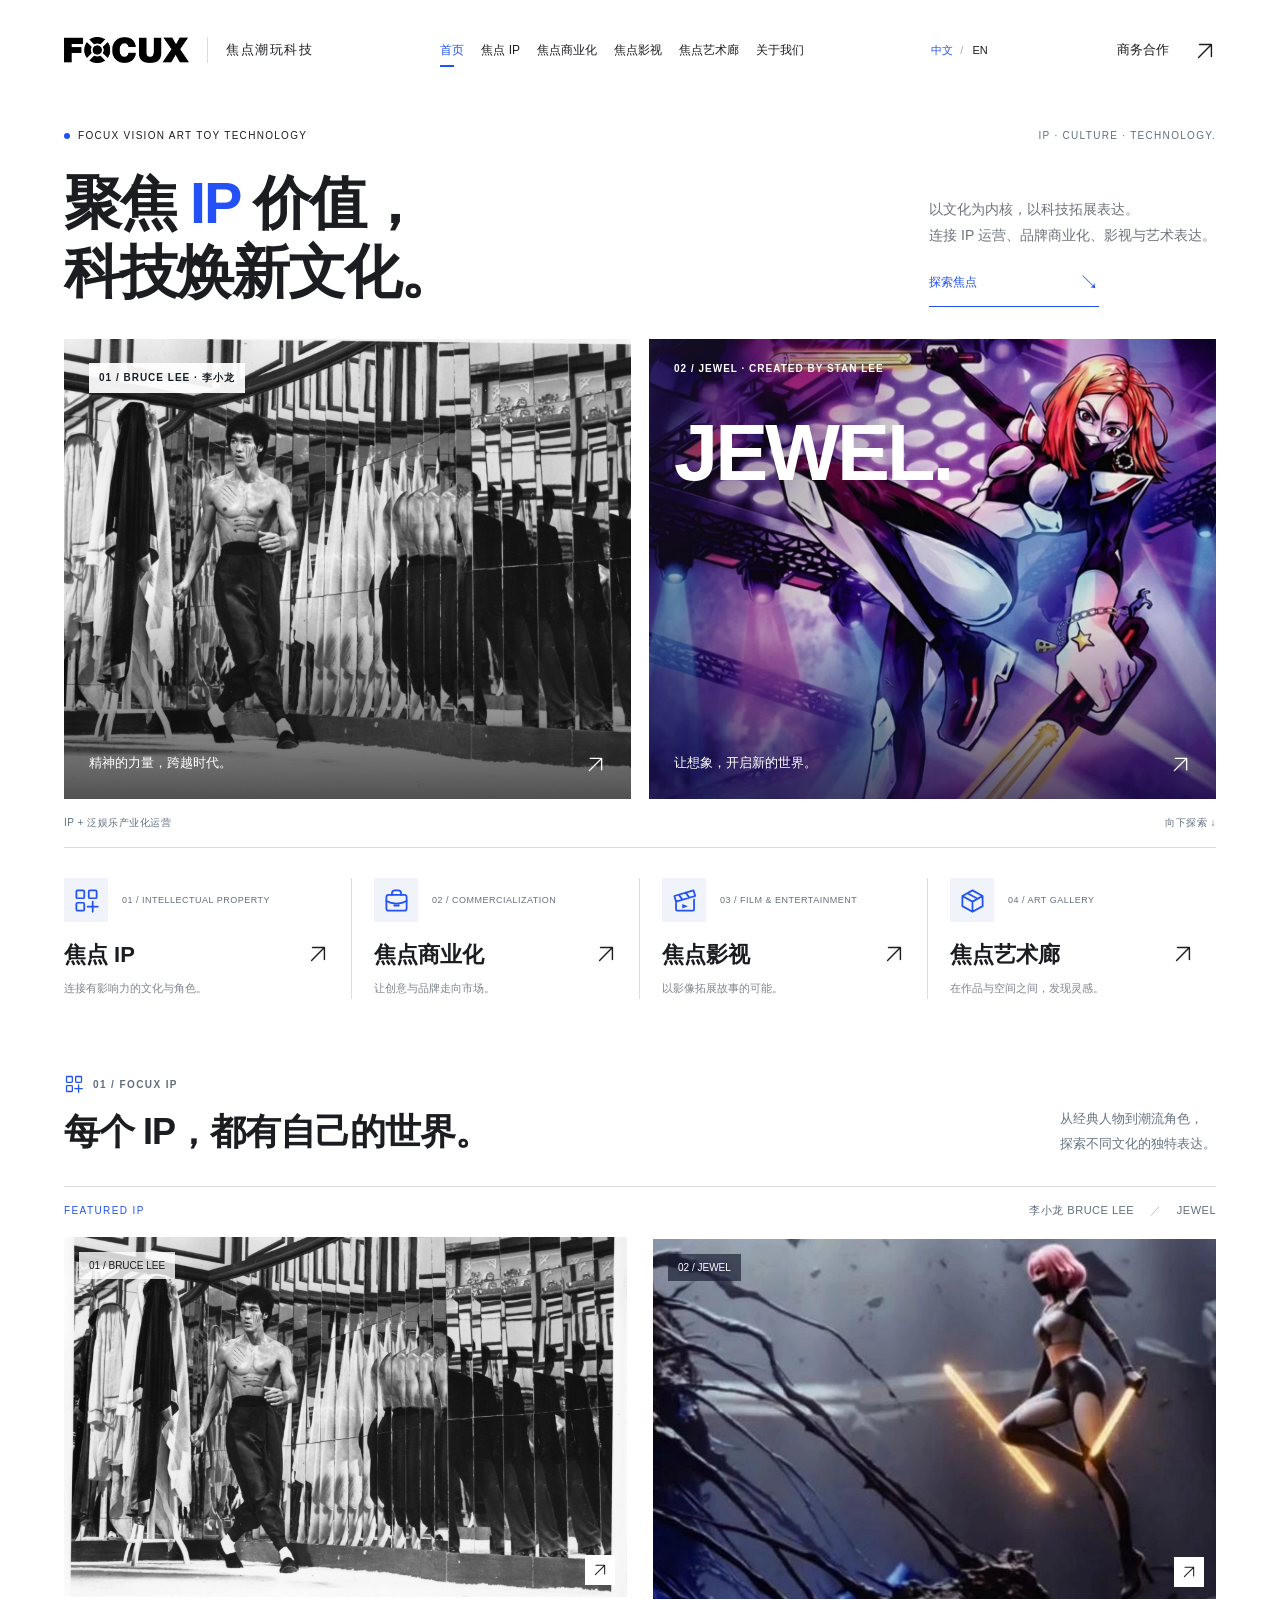
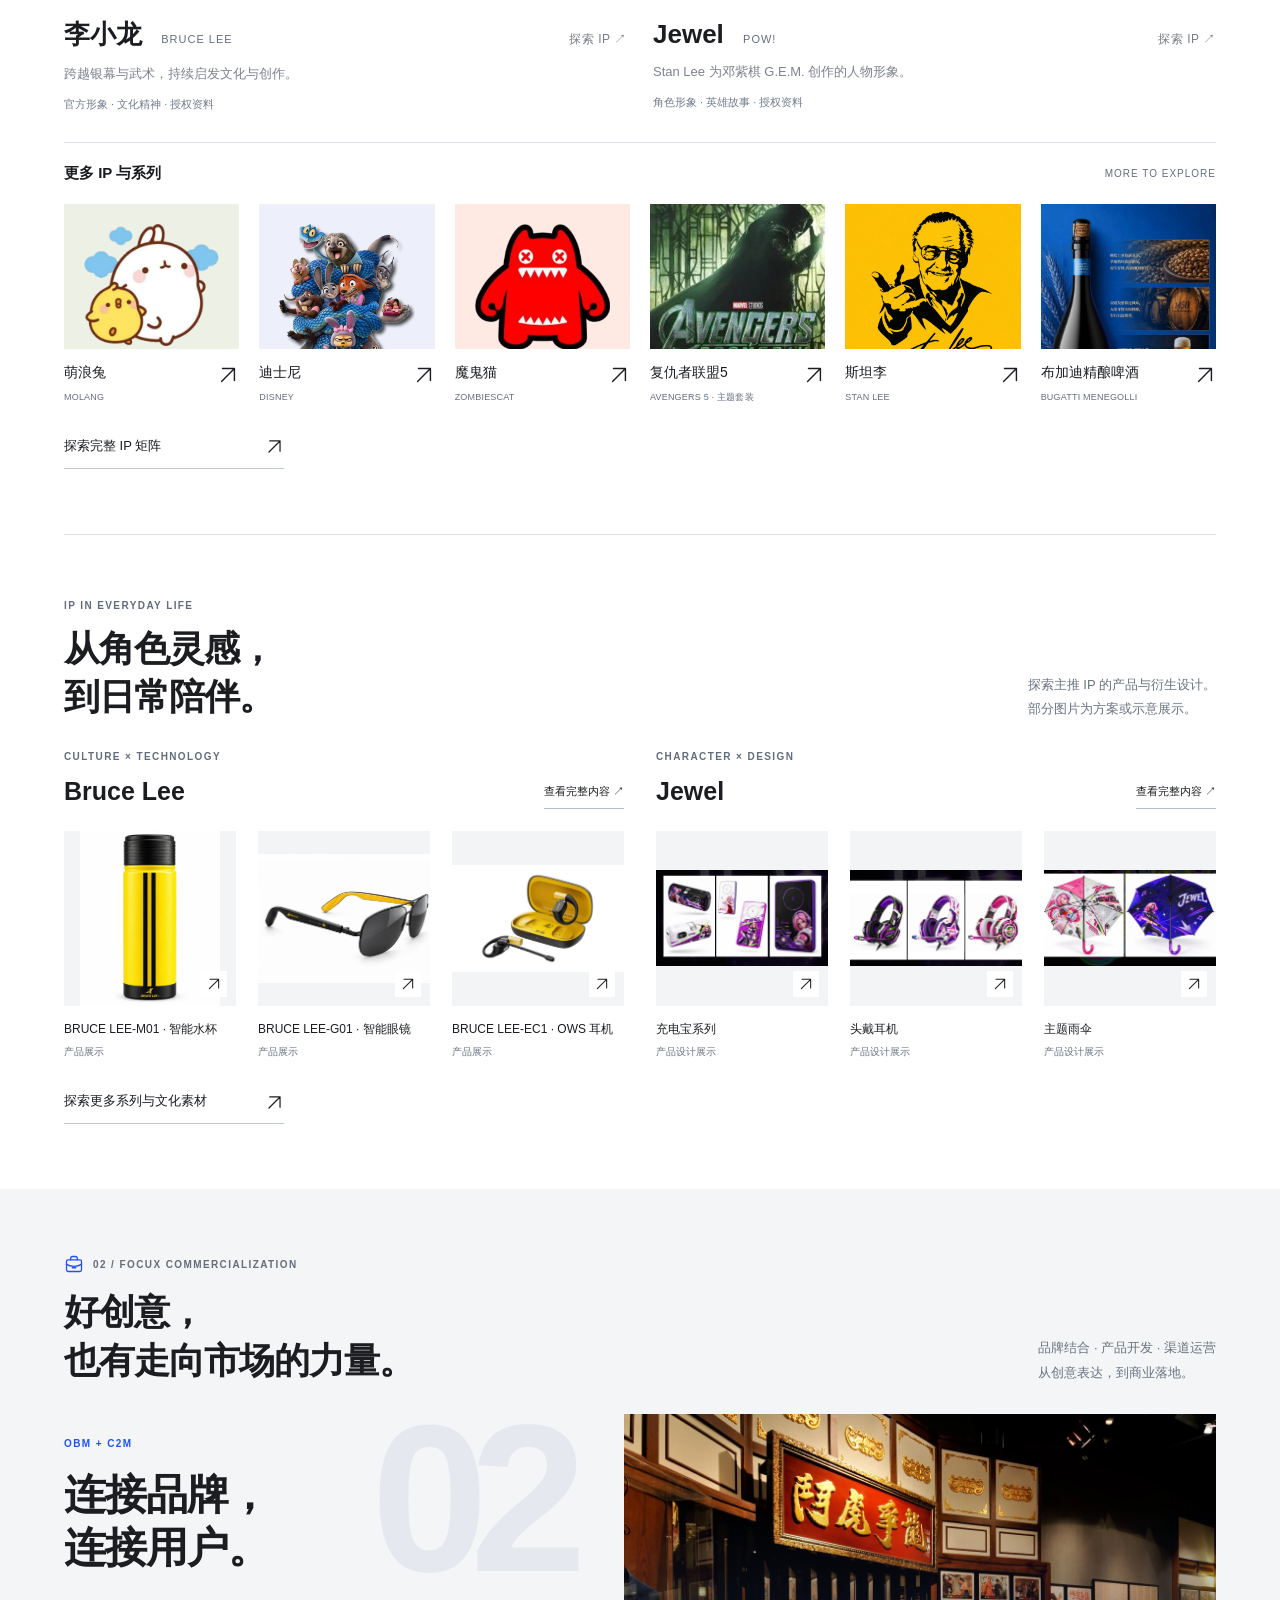
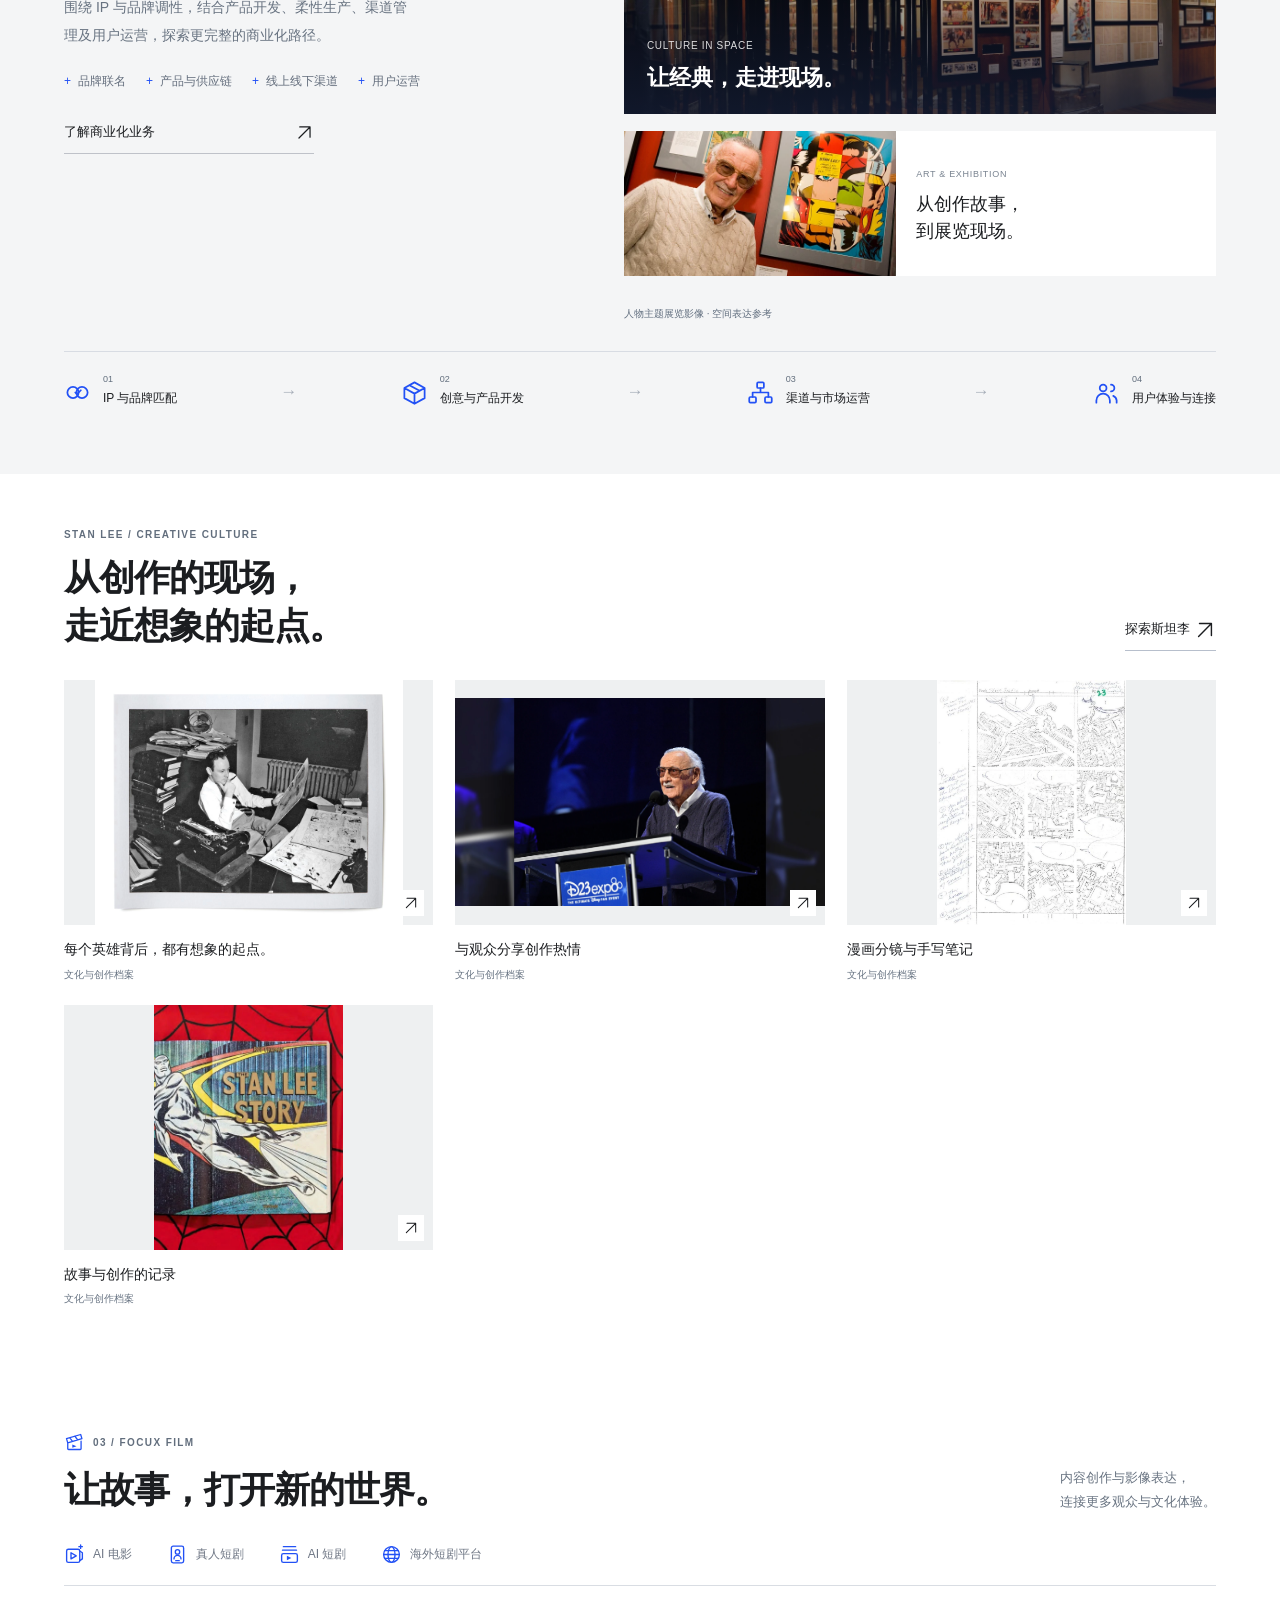
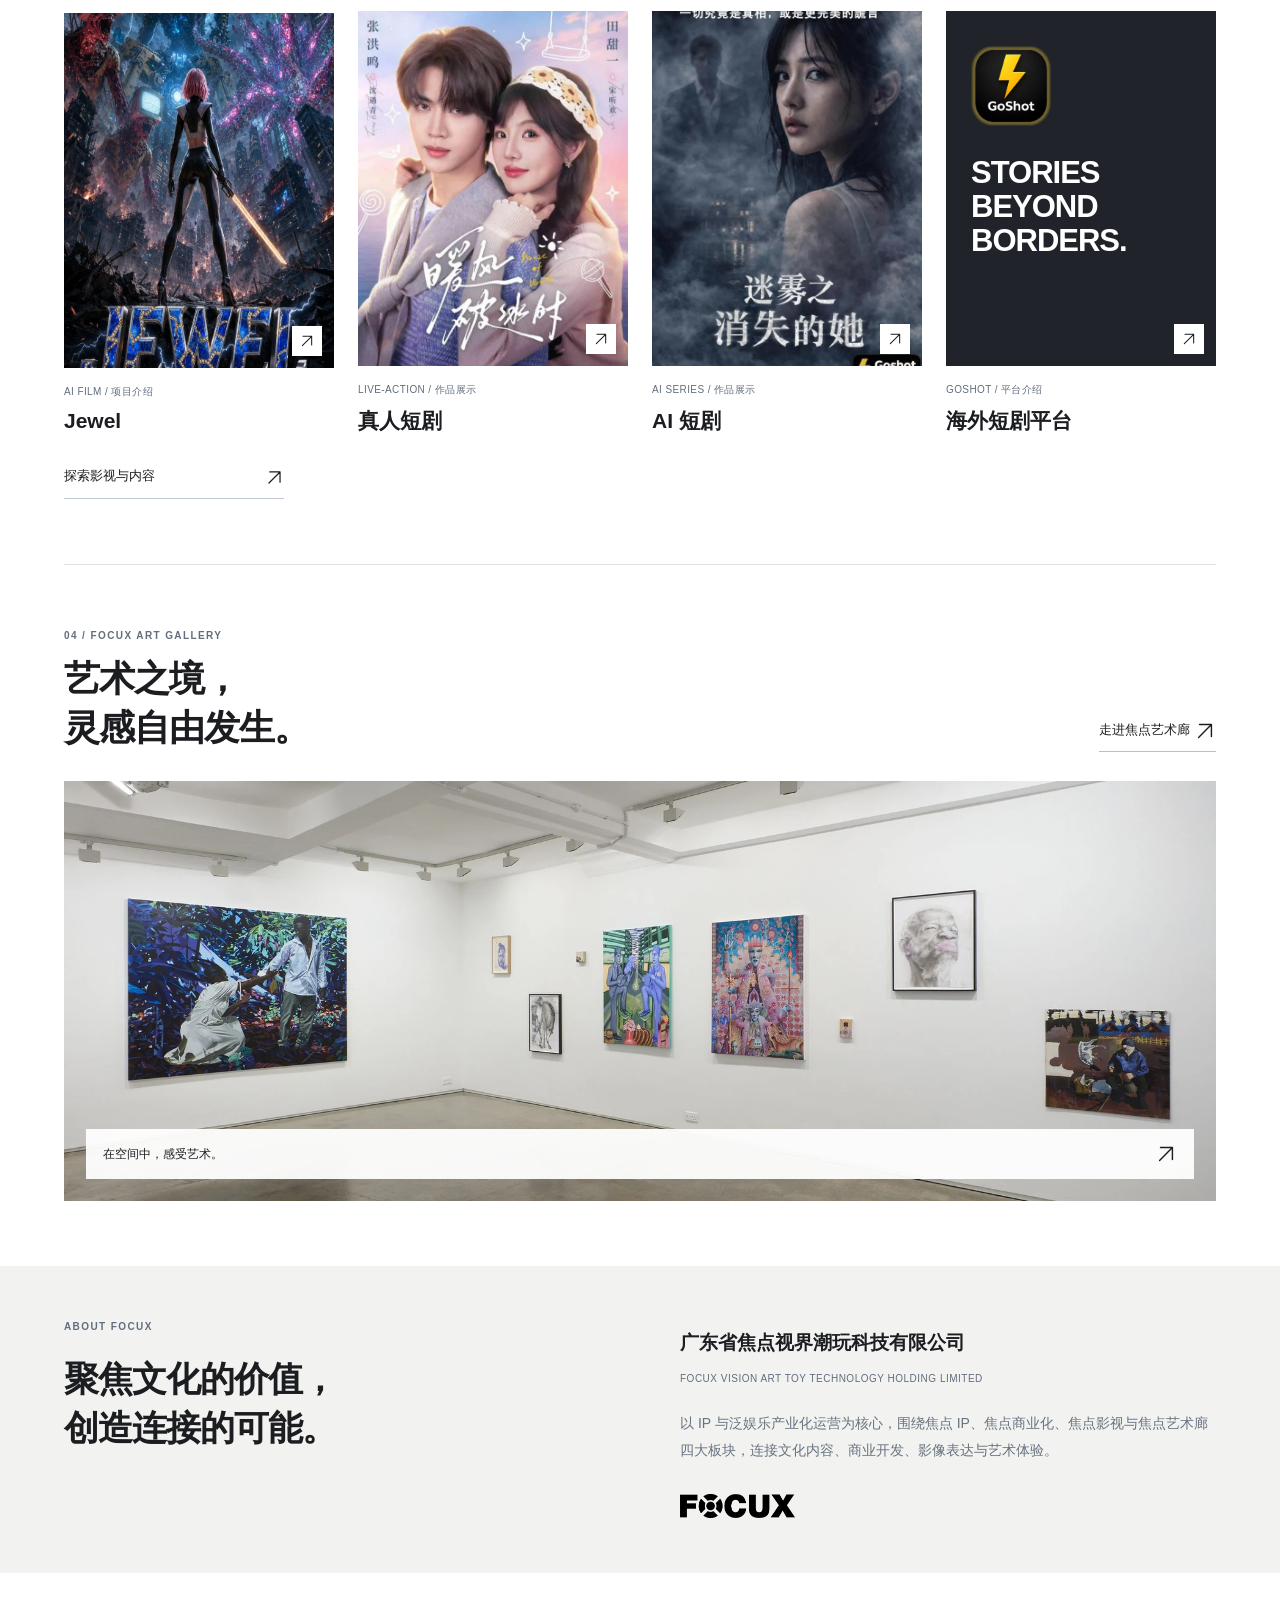
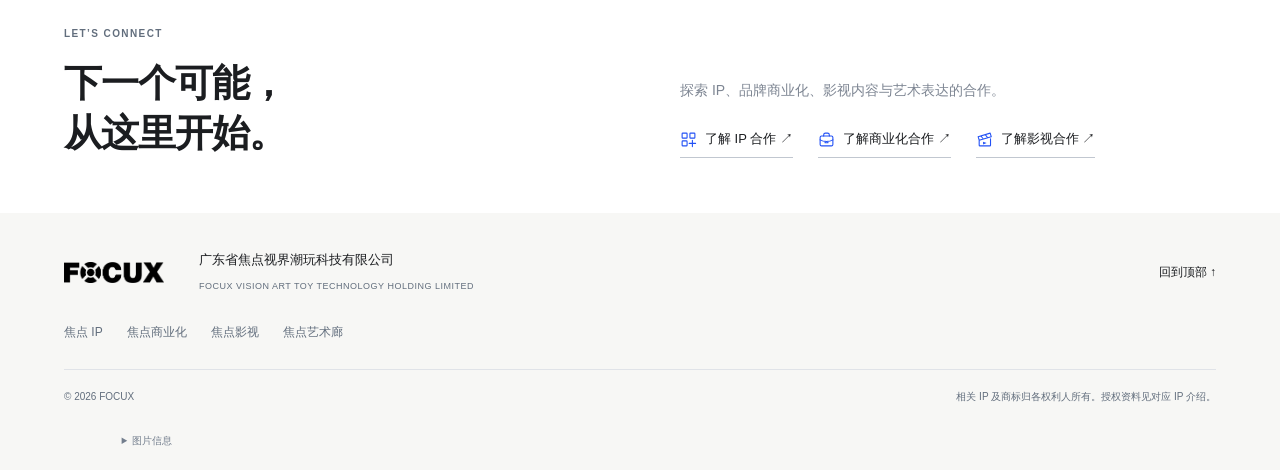
==== commit 85f68ca4: "Add files via upload" ====
--- a/index.html
+++ b/index.html
@@ -1,9 +1 @@
-<!doctype html><html lang="zh-CN"><head><meta charset="UTF-8"><meta name="viewport" content="width=device-width,initial-scale=1"><meta name="theme-color" content="#ffffff"><meta name="description" content="深圳市都市尚品科技有限公司，专注移动数码产品研发、生产、销售及商务礼品定制。"><title>都市尚品科技 · 数码与礼品定制</title><link rel="icon" href="assets/logo.png"><link rel="stylesheet" href="style.css?v=20261028-2"></head><body>
-<header><a class="brand" href="#home"><img src="assets/logo.png" alt="都市尚品Logo"><span>都市尚品<small>DUSHI SHANGPIN TECHNOLOGY</small></span></a><button id="menu" aria-expanded="false" aria-controls="nav" aria-label="展开导航">☰</button><nav id="nav"><a href="#about">关于我们</a><a href="#products">产品中心</a><a href="#service">定制服务</a><a href="#partners">合作生态</a><a href="#culture">企业文化</a></nav></header>
-<main><section id="home" class="hero"><div><p class="eyebrow"><i></i> TECHNOLOGY × CUSTOMIZATION</p><h1>让科技融入生活<br>让礼品承载<span>心意。</span></h1><p class="lead">从移动数码到个性化商务礼品，<br>都市尚品以实用科技，连接品牌与生活。</p><div class="actions"><a class="primary" href="#products">探索产品矩阵 ↗</a><a class="secondary" href="#about">了解都市尚品 →</a></div><div class="hero-meta"><span>深圳 · 中国<small>SHENZHEN, CHINA</small></span><span>研发 / 生产 / 销售 / 服务<small>INTEGRATED SOLUTIONS</small></span></div></div><div class="hero-visual"><span class="orbit-label">SMART AUDIO / 精选数码</span><img src="assets/thumbs/cc83f7f3400d.webp" alt="都市尚品品牌标志" fetchpriority="high" decoding="async"><div class="visual-caption"><span>设计与科技，共鸣于此</span><small>01 / PRODUCT HIGHLIGHT</small></div></div><div class="scroll">SCROLL TO EXPLORE ↓</div></section>
-<section id="about" class="section"><div class="section-top"><p class="eyebrow">01 / ABOUT US</p><span>立足珠三角 · 放眼全球</span></div><div class="split"><h2>以品质为基石，<br>创造<span>长期价值。</span></h2><div><p class="intro">深圳市都市尚品科技有限公司于2019年6月成立于深圳经济特区，是集通讯数码、移动电子产品研发、生产、销售与服务为一体的制造企业。</p><p class="muted">主营国内各大品牌礼品、国际品牌及奢侈品礼品定制，为客户提供高品质、个性化的商务礼品解决方案与数码产品服务。</p><div class="facts"><div><strong>2019<span>.06</span></strong><small>成立于深圳经济特区</small></div><div><strong>一站式</strong><small>采购与礼品定制服务</small></div></div><button class="text-link" data-slide="4">查看企业资质 ↗</button></div></div><div class="advantages"><article><em>01</em><h3>一站式采购</h3><p>全品类数码产品采购，省时省心。</p></article><article><em>02</em><h3>卓越品质</h3><p>严选供应链，注重产品质量把控。</p></article><article><em>03</em><h3>超值性价比</h3><p>以具有竞争力的价格创造价值。</p></article><article><em>04</em><h3>高效响应</h3><p>快速交付与贴心售后服务。</p></article></div></section>
-<section id="products" class="section products"><div class="section-top"><p class="eyebrow">02 / PRODUCT COLLECTION</p><span>科技实用性 × 个性化设计</span></div><div class="title-row"><h2>多元产品，<span>丰富选择。</span></h2><p class="muted">移动能源、智能音频、学习办公与创意生活，<br>覆盖多种使用场景与礼赠需求。</p></div><div class="filters" role="group" aria-label="产品分类"><button class="active" data-filter="all">全部产品</button><button data-filter="power">移动能源</button><button data-filter="audio">智能音频</button><button data-filter="smart">智能数码</button><button data-filter="life">创意生活</button></div><div id="grid" class="grid"></div><p class="source-note">产品图片与信息来自公司介绍资料，具体规格以实际产品及定制方案为准。</p></section>
-<section id="service" class="section service"><div class="section-top"><p class="eyebrow">03 / CUSTOM SOLUTIONS</p><span>新颖 · 时尚 · 实用</span></div><div class="split"><div><h2>你的品牌，<br>值得一份<span>专属表达。</span></h2><p class="muted">整合产品研发、品牌资源与供应链服务，<br>让商务礼品兼具实用价值与品牌质感。</p><button class="text-link" data-slide="5">了解产品体系 ↗</button></div><div class="service-list"><article><span>01</span><div><h3>品牌与 IP 联名</h3><p>将经典形象融入数码产品，打造具有辨识度的联名好物。</p></div></article><article><span>02</span><div><h3>商务礼品定制</h3><p>结合航空、金融、影院等场景，提供个性化产品与礼盒方案。</p></div></article><article><span>03</span><div><h3>多元资源整合</h3><p>整合核心自研、伙伴共创与品牌代理，丰富产品供给。</p></div></article><article><span>04</span><div><h3>品质与服务保障</h3><p>坚持顾客至上、信誉第一、互惠互利，重视质量与效率。</p></div></article></div></div><div class="cases"><p class="eyebrow">CUSTOMIZATION SHOWCASE / 定制系列</p><div id="case-list"></div></div></section>
-<section id="partners" class="section"><div class="section-top"><p class="eyebrow">04 / BRAND ECOSYSTEM</p><span>资源协同 · 合作共赢</span></div><h2>连接多元资源，<span>共创品牌价值。</span></h2><p class="muted">公司介绍中的合作资源覆盖金融科技、珠宝消费、影视娱乐及动漫文创领域。</p><div class="ecosystem"><article><h3>金融与科技</h3><p>中国银行 / 中国农业银行 / 中国建设银行 / 华为 / 中国人寿</p><button class="text-link" data-slide="43">查看资料详情 ↗</button></article><article><h3>品牌与消费</h3><p>中国黄金 / 周大福珠宝 / 货拉拉 / 黄金叶烟草 / 姚记扑克 / 万达影视</p><button class="text-link" data-slide="42">查看资料详情 ↗</button></article><article><h3>动漫与潮流 IP</h3><p>航海王 / 漫威 / 迪士尼 / Hello Kitty / 猫和老鼠 / 哆啦A梦</p><button class="text-link" data-slide="44">查看完整 IP 矩阵 ↗</button></article></div></section>
-<section id="culture" class="section culture"><div class="section-top"><p class="eyebrow">05 / OUR VALUES</p><span>企业文化与人才理念</span></div><div class="split"><h2>以匠心做产品，<br>以诚意<span>共成长。</span></h2><div><p class="intro">顾客至上 · 信誉第一 · 互惠互利</p><p class="muted">坚持高标准与质量第一，以敬业奉献、创新拼搏、务实高效的行动，打造可靠的产品与服务。关注细节，也关注每一位伙伴的成长。</p><div class="value-tags"><span>卓越追求</span><span>进取精神</span><span>务实高效</span><span>匠心品质</span><span>人才为本</span></div><button class="text-link" data-slide="45">核心价值观 ↗</button><button class="text-link" data-slide="46">人才发展理念 ↗</button></div></div></section>
-<section class="closing"><p class="eyebrow">DUSHI SHANGPIN TECHNOLOGY</p><h2>科技共创，<span>尚品同行。</span></h2><p>每一个进步都源于您的支持。</p><a class="secondary" href="#products">再次探索产品 →</a></section></main><footer><a class="brand" href="#home"><img src="assets/logo.png" alt=""><span>都市尚品<small>深圳市都市尚品科技有限公司</small></span></a><p>通讯数码 · 移动电子 · 商务礼品定制</p><a href="#home">返回顶部 ↑</a></footer><dialog id="detail"><button class="close" aria-label="关闭详情">×</button><div id="detail-body"></div></dialog><script src="content.js?v=20261028-2"></script><script src="image-map.js?v=20261102-speed1"></script><script src="image-performance.js?v=20261102-speed1"></script><script src="app.js?v=20261028-2"></script><script src="brands.js?v=20261102-speed1" defer></script><script src="catalog-update.js?v=20261102-power2" defer></script></body></html>
+<!doctype html><html lang="zh-CN"><head><meta charset="UTF-8"><meta name="viewport" content="width=device-width,initial-scale=1"><meta name="description" content="广东省焦点视界潮玩科技有限公司，聚焦IP价值，科技焕新文化。探索Bruce Lee与Jewel等IP，以及商业化与影视业务。"><meta name="theme-color" content="#ffffff"><title>FOCUX 焦点潮玩科技｜IP · 商业化 · 影视 · 艺术廊</title><link rel="stylesheet" href="assets/home.css?v=20261109-10"><script defer src="assets/galleries.js?v=20261109-10"></script><script defer src="assets/home.js?v=20261109-10"></script><script src="assets/language.js?v=20261109-10" defer></script><link rel="canonical" href="https://focux-art.com/"><link rel="alternate" hreflang="zh-CN" href="https://focux-art.com/"><link rel="alternate" hreflang="en" href="https://focux-art.com/en/"><link rel="alternate" hreflang="x-default" href="https://focux-art.com/"></head><body><svg xmlns="http://www.w3.org/2000/svg" class="icon-definitions" width="0" height="0" aria-hidden="true" focusable="false"><defs><symbol id="focux-ip" viewBox="0 0 24 24"><rect x="3" y="3" width="7" height="7" rx="1"/><rect x="14" y="3" width="7" height="7" rx="1"/><rect x="3" y="14" width="7" height="7" rx="1"/><path d="M17.5 13v9m-4.5-4.5h9"/></symbol><symbol id="focux-commerce" viewBox="0 0 24 24"><path d="M8 7V5.5A2.5 2.5 0 0 1 10.5 3h3A2.5 2.5 0 0 1 16 5.5V7"/><rect x="3" y="7" width="18" height="14" rx="2"/><path d="M3 12.5c5 3 13 3 18 0M10 14.5v2h4v-2"/></symbol><symbol id="focux-film" viewBox="0 0 24 24"><path d="m3 8 17-5 1.5 5L4.5 13zM7 7l3 4m3-6 3 4M4.5 13v7a1 1 0 0 0 1 1h14a1 1 0 0 0 1-1V11"/><path d="m10 15 5 2-5 2z" fill="currentColor" stroke="none"/></symbol><symbol id="focux-match" viewBox="0 0 24 24"><circle cx="8" cy="12" r="5"/><circle cx="16" cy="12" r="5"/><path d="m10 12 1.5 1.5L15 10"/></symbol><symbol id="focux-design" viewBox="0 0 24 24"><path d="m12 3 9 5-9 5-9-5zM3 8v9l9 5 9-5V8M12 13v9M7.5 5.5l9 5"/></symbol><symbol id="focux-channels" viewBox="0 0 24 24"><rect x="9" y="3" width="6" height="5" rx="1"/><rect x="2" y="16" width="6" height="5" rx="1"/><rect x="16" y="16" width="6" height="5" rx="1"/><path d="M12 8v4m-7 4v-4h14v4"/></symbol><symbol id="focux-users" viewBox="0 0 24 24"><circle cx="9" cy="8" r="3"/><path d="M3 21v-2a6 6 0 0 1 12 0v2M16 5a3 3 0 0 1 0 6m2 4a5 5 0 0 1 3 4v2"/></symbol><symbol id="focux-ai-film" viewBox="0 0 24 24"><rect x="3" y="6" width="15" height="15" rx="2"/><path d="m8 10 6 3.5L8 17zM18 8l3 2v7l-3 2M19 1v4m-2-2h4"/></symbol><symbol id="focux-live" viewBox="0 0 24 24"><rect x="5" y="2.5" width="14" height="19" rx="2"/><circle cx="12" cy="9" r="2.5"/><path d="M8 17a4 4 0 0 1 8 0M10 19h4"/></symbol><symbol id="focux-ai-series" viewBox="0 0 24 24"><path d="M5 3h14M4 7h16"/><rect x="3" y="11" width="18" height="10" rx="2"/><path d="m9 13.5 5 2.5-5 2.5z" fill="currentColor" stroke="none"/></symbol><symbol id="focux-globe" viewBox="0 0 24 24"><circle cx="12" cy="12" r="9"/><ellipse cx="12" cy="12" rx="4" ry="9"/><path d="M3 12h18M4.5 7.5h15m-15 9h15"/></symbol><symbol id="focux-authorization" viewBox="0 0 24 24"><path d="m12 2 8 3v6c0 5-4 8.5-8 11-4-2.5-8-6-8-11V5z"/><path d="m8 11.5 2.5 2.5 5.5-6"/></symbol><symbol id="focux-arrow-up-right" viewBox="0 0 24 24"><path d="M5 19 19 5M6 5h13v13"/></symbol><symbol id="focux-arrow-right" viewBox="0 0 24 24"><path d="M3 12h18m-7-7 7 7-7 7"/></symbol><symbol id="focux-arrow-down" viewBox="0 0 24 24"><path d="M12 3v18m-7-7 7 7 7-7"/></symbol><symbol id="focux-menu" viewBox="0 0 24 24"><path d="M4 6h16M4 12h16M4 18h16"/></symbol><symbol id="focux-close" viewBox="0 0 24 24"><path d="m6 6 12 12M6 18 18 6"/></symbol><symbol id="focux-zoom" viewBox="0 0 24 24"><circle cx="10" cy="10" r="6.5"/><path d="m15 15 6 6M7 10h6m-3-3v6"/></symbol></defs></svg><a class="skip-link" href="#top">跳至正文</a><header><a href="index.html" class="identity" aria-label="焦点潮玩科技首页"><img src="assets/home/focux-logo.webp" alt="FOCUX" width="1812" height="379" decoding="async"><span>焦点潮玩科技</span></a><button class="menu-toggle" aria-expanded="false" aria-controls="main-nav">菜单 <svg class="ui-icon" aria-hidden="true" focusable="false" viewBox="0 0 24 24"><use href="#focux-menu"></use></svg></button><nav id="main-nav"><a href="index.html" class="current" aria-current="page">首页</a><a href="ip.html">焦点 IP</a><a href="business.html">焦点商业化</a><a href="film.html">焦点影视</a><a href="art.html">焦点艺术廊</a><a href="index.html#about">关于我们</a></nav><div class="language-switch" aria-label="语言切换"><span aria-current="true">中文</span><i>/</i><a href="en/index.html" lang="en" hreflang="en" data-language-switch="en">EN</a></div><a class="contact-link" href="index.html#cooperate">商务合作 <span><svg class="ui-icon" aria-hidden="true" focusable="false" viewBox="0 0 24 24"><use href="#focux-arrow-up-right"></use></svg></span></a></header><main id="top"><section class="hero container"><div class="hero-topline"><span><i></i> FOCUX VISION ART TOY TECHNOLOGY</span><span>IP · CULTURE · TECHNOLOGY.</span></div><div class="hero-title"><h1>聚焦 <span class="slogan-ip">IP</span> 价值，<br><span class="slogan-culture">科技焕新文化。</span></h1><div class="hero-description"><p>以文化为内核，以科技拓展表达。<br>连接 IP 运营、品牌商业化、影视与艺术表达。</p><a class="line-link" href="#ip">探索焦点 <span>↘</span></a></div></div><div class="hero-stage hero-stage-featured"><a class="hero-bruce" href="#ip-bruce" aria-label="探索主推IP李小龙"><span class="stage-label">01 / BRUCE LEE · 李小龙</span><img src="assets/home/bruce-mirror-scene.webp" alt="李小龙官方人物形象" fetchpriority="high" width="1800" height="1260" decoding="async"><span class="stage-caption">精神的力量，跨越时代。 <b><svg class="ui-icon" aria-hidden="true" focusable="false" viewBox="0 0 24 24"><use href="#focux-arrow-up-right"></use></svg></b></span></a><a class="hero-jewel" href="#ip-jewel" aria-label="探索主推IP Jewel"><img src="assets/jewel.webp" alt="Jewel角色主视觉" width="1199" height="1200" decoding="async"><span class="stage-label">02 / JEWEL · CREATED BY STAN LEE</span><strong>JEWEL.</strong><span class="stage-caption">让想象，开启新的世界。 <b><svg class="ui-icon" aria-hidden="true" focusable="false" viewBox="0 0 24 24"><use href="#focux-arrow-up-right"></use></svg></b></span></a></div><div class="hero-bottom"><span>IP + 泛娱乐产业化运营</span><span>向下探索 ↓</span></div></section><section class="pillars container" aria-label="四大业务专栏"><a href="ip.html"><div class="pillar-top"><span class="pillar-symbol"><svg class="ui-icon" aria-hidden="true" focusable="false" viewBox="0 0 24 24"><use href="#focux-ip"></use></svg></span><small>01 / INTELLECTUAL PROPERTY</small></div><h2>焦点 IP <b><svg class="ui-icon" aria-hidden="true" focusable="false" viewBox="0 0 24 24"><use href="#focux-arrow-up-right"></use></svg></b></h2><p>连接有影响力的文化与角色。</p></a><a href="business.html"><div class="pillar-top"><span class="pillar-symbol"><svg class="ui-icon" aria-hidden="true" focusable="false" viewBox="0 0 24 24"><use href="#focux-commerce"></use></svg></span><small>02 / COMMERCIALIZATION</small></div><h2>焦点商业化 <b><svg class="ui-icon" aria-hidden="true" focusable="false" viewBox="0 0 24 24"><use href="#focux-arrow-up-right"></use></svg></b></h2><p>让创意与品牌走向市场。</p></a><a href="film.html"><div class="pillar-top"><span class="pillar-symbol"><svg class="ui-icon" aria-hidden="true" focusable="false" viewBox="0 0 24 24"><use href="#focux-film"></use></svg></span><small>03 / FILM & ENTERTAINMENT</small></div><h2>焦点影视 <b><svg class="ui-icon" aria-hidden="true" focusable="false" viewBox="0 0 24 24"><use href="#focux-arrow-up-right"></use></svg></b></h2><p>以影像拓展故事的可能。</p></a><a href="art.html"><div class="pillar-top"><span class="pillar-symbol"><svg class="ui-icon" aria-hidden="true" focusable="false" viewBox="0 0 24 24"><use href="#focux-design"></use></svg></span><small>04 / ART GALLERY</small></div><h2>焦点艺术廊 <b><svg class="ui-icon" aria-hidden="true" focusable="false" viewBox="0 0 24 24"><use href="#focux-arrow-up-right"></use></svg></b></h2><p>在作品与空间之间，发现灵感。</p></a></section><section class="ip-section container section" id="ip"><div class="section-head"><div><p class="eyebrow icon-eyebrow"><svg class="ui-icon" aria-hidden="true" focusable="false" viewBox="0 0 24 24"><use href="#focux-ip"></use></svg>01 / FOCUX IP</p><h2>每个 IP，<br class="mobile-break">都有自己的世界。</h2></div><p class="section-intro">从经典人物到潮流角色，<br>探索不同文化的独特表达。</p></div><div class="featured-ip-heading"><span>FEATURED IP</span><p>李小龙 BRUCE LEE <i>／</i> JEWEL</p></div><div class="ip-grid featured-ip-grid"><button class="ip-card ip-bruce" id="ip-bruce" data-ip="bruce"><div class="ip-image"><img src="assets/home/bruce-mirror-scene.webp" alt="李小龙官方镜室影像" loading="lazy" width="1281" height="1600" decoding="async"><span>01 / BRUCE LEE</span><b><svg class="ui-icon" aria-hidden="true" focusable="false" viewBox="0 0 24 24"><use href="#focux-arrow-up-right"></use></svg></b></div><div class="ip-caption"><h3>李小龙 <em>BRUCE LEE</em></h3><span>探索 IP ↗</span></div><p>跨越银幕与武术，持续启发文化与创作。</p><small>官方形象 · 文化精神 · 授权资料</small></button><button class="ip-card ip-jewel" id="ip-jewel" data-ip="jewel"><div class="ip-image"><img src="assets/home/jewel-world.webp" alt="Jewel角色世界场景" loading="lazy" width="807" height="807" decoding="async"><span>02 / JEWEL</span><b><svg class="ui-icon" aria-hidden="true" focusable="false" viewBox="0 0 24 24"><use href="#focux-arrow-up-right"></use></svg></b></div><div class="ip-caption"><h3>Jewel <em>POW!</em></h3><span>探索 IP ↗</span></div><p>Stan Lee 为邓紫棋 G.E.M. 创作的人物形象。</p><small>角色形象 · 英雄故事 · 授权资料</small></button></div><div class="secondary-ip-heading"><p>更多 IP 与系列</p><span>MORE TO EXPLORE</span></div><div class="secondary-ip-grid"><button data-ip="molang"><div class="secondary-visual secondary-molang"><img src="assets/molang.webp" alt="萌浪兔" loading="lazy" width="651" height="586" decoding="async"></div><h3>萌浪兔 <b><svg class="ui-icon" aria-hidden="true" focusable="false" viewBox="0 0 24 24"><use href="#focux-arrow-up-right"></use></svg></b></h3><small>MOLANG</small></button><button data-ip="disney"><div class="secondary-visual secondary-disney"><img src="assets/disney.webp" alt="迪士尼" loading="lazy" width="1065" height="1200" decoding="async"></div><h3>迪士尼 <b><svg class="ui-icon" aria-hidden="true" focusable="false" viewBox="0 0 24 24"><use href="#focux-arrow-up-right"></use></svg></b></h3><small>DISNEY</small></button><button data-ip="cat"><div class="secondary-visual secondary-cat"><img src="assets/cat.webp" alt="魔鬼猫" loading="lazy" width="426" height="396" decoding="async"></div><h3>魔鬼猫 <b><svg class="ui-icon" aria-hidden="true" focusable="false" viewBox="0 0 24 24"><use href="#focux-arrow-up-right"></use></svg></b></h3><small>ZOMBIESCAT</small></button><button data-ip="avengers"><div class="secondary-visual secondary-avengers"><img src="assets/home/avengers.webp" alt="复仇者联盟5" loading="lazy" width="250" height="377" decoding="async"></div><h3>复仇者联盟5 <b><svg class="ui-icon" aria-hidden="true" focusable="false" viewBox="0 0 24 24"><use href="#focux-arrow-up-right"></use></svg></b></h3><small>AVENGERS 5 · 主题套装</small></button><button data-ip="stan"><div class="secondary-visual secondary-stan"><img src="assets/stan.webp" alt="斯坦李" loading="lazy" width="1200" height="1200" decoding="async"></div><h3>斯坦李 <b><svg class="ui-icon" aria-hidden="true" focusable="false" viewBox="0 0 24 24"><use href="#focux-arrow-up-right"></use></svg></b></h3><small>STAN LEE</small></button><button data-ip="bugatti"><div class="secondary-visual secondary-bugatti"><img src="assets/home/s30-image90.webp" alt="布加迪精酿啤酒品牌系列" loading="lazy" width="975" height="1300" decoding="async"></div><h3>布加迪精酿啤酒 <b><svg class="ui-icon" aria-hidden="true" focusable="false" viewBox="0 0 24 24"><use href="#focux-arrow-up-right"></use></svg></b></h3><small>BUGATTI MENEGOLLI</small></button></div><a class="column-link" href="ip.html">探索完整 IP 矩阵 <span><svg class="ui-icon" aria-hidden="true" focusable="false" viewBox="0 0 24 24"><use href="#focux-arrow-up-right"></use></svg></span></a></section><section class="series-section container section" id="series"><div class="section-head"><div><p class="eyebrow">IP IN EVERYDAY LIFE</p><h2>从角色灵感，<br>到日常陪伴。</h2></div><p class="section-intro">探索主推 IP 的产品与衍生设计。<br>部分图片为方案或示意展示。</p></div><div class="brand-preview-grid"><article class="brand-gallery" id="series-bruce"><div class="brand-gallery-heading"><div><p class="eyebrow">CULTURE × TECHNOLOGY</p><h3>Bruce Lee</h3></div><button class="plain-link" data-ip="bruce">查看完整内容 ↗</button></div><div class="gallery-grid"><button class="gallery-tile" data-gallery-open="bruce-s3-image10" aria-label="放大查看BRUCE LEE-M01 · 智能水杯"><span class="gallery-picture"><img src="assets/gallery/bruce-s3-image10.webp" alt="BRUCE LEE-M01 · 智能水杯" loading="lazy" decoding="async"><b><svg class="ui-icon" aria-hidden="true" focusable="false" viewBox="0 0 24 24"><use href="#focux-arrow-up-right"></use></svg></b></span><span class="gallery-title">BRUCE LEE-M01 · 智能水杯</span><small>产品展示</small></button><button class="gallery-tile" data-gallery-open="bruce-s7-image27" aria-label="放大查看BRUCE LEE-G01 · 智能眼镜"><span class="gallery-picture"><img src="assets/gallery/bruce-s7-image27.webp" alt="BRUCE LEE-G01 · 智能眼镜" loading="lazy" decoding="async"><b><svg class="ui-icon" aria-hidden="true" focusable="false" viewBox="0 0 24 24"><use href="#focux-arrow-up-right"></use></svg></b></span><span class="gallery-title">BRUCE LEE-G01 · 智能眼镜</span><small>产品展示</small></button><button class="gallery-tile" data-gallery-open="bruce-s14-image52" aria-label="放大查看BRUCE LEE-EC1 · OWS 耳机"><span class="gallery-picture"><img src="assets/gallery/bruce-s14-image52.webp" alt="BRUCE LEE-EC1 · OWS 耳机" loading="lazy" decoding="async"><b><svg class="ui-icon" aria-hidden="true" focusable="false" viewBox="0 0 24 24"><use href="#focux-arrow-up-right"></use></svg></b></span><span class="gallery-title">BRUCE LEE-EC1 · OWS 耳机</span><small>产品展示</small></button></div></article><article class="brand-gallery" id="series-jewel"><div class="brand-gallery-heading"><div><p class="eyebrow">CHARACTER × DESIGN</p><h3>Jewel</h3></div><button class="plain-link" data-ip="jewel">查看完整内容 ↗</button></div><div class="gallery-grid"><button class="gallery-tile" data-gallery-open="jewel-13" aria-label="放大查看充电宝系列"><span class="gallery-picture"><img src="assets/gallery/jewel-13.webp" alt="充电宝系列" loading="lazy" decoding="async"><b><svg class="ui-icon" aria-hidden="true" focusable="false" viewBox="0 0 24 24"><use href="#focux-arrow-up-right"></use></svg></b></span><span class="gallery-title">充电宝系列</span><small>产品设计展示</small></button><button class="gallery-tile" data-gallery-open="jewel-18" aria-label="放大查看头戴耳机"><span class="gallery-picture"><img src="assets/gallery/jewel-18.webp" alt="头戴耳机" loading="lazy" decoding="async"><b><svg class="ui-icon" aria-hidden="true" focusable="false" viewBox="0 0 24 24"><use href="#focux-arrow-up-right"></use></svg></b></span><span class="gallery-title">头戴耳机</span><small>产品设计展示</small></button><button class="gallery-tile" data-gallery-open="jewel-31" aria-label="放大查看主题雨伞"><span class="gallery-picture"><img src="assets/gallery/jewel-31.webp" alt="主题雨伞" loading="lazy" decoding="async"><b><svg class="ui-icon" aria-hidden="true" focusable="false" viewBox="0 0 24 24"><use href="#focux-arrow-up-right"></use></svg></b></span><span class="gallery-title">主题雨伞</span><small>产品设计展示</small></button></div></article></div><a class="column-link" href="ip.html#series">探索更多系列与文化素材 <span><svg class="ui-icon" aria-hidden="true" focusable="false" viewBox="0 0 24 24"><use href="#focux-arrow-up-right"></use></svg></span></a></section><section class="business-section section" id="business"><div class="container"><div class="section-head"><div><p class="eyebrow icon-eyebrow"><svg class="ui-icon" aria-hidden="true" focusable="false" viewBox="0 0 24 24"><use href="#focux-commerce"></use></svg>02 / FOCUX COMMERCIALIZATION</p><h2>好创意，<br>也有走向市场的力量。</h2></div><p class="section-intro">品牌结合 · 产品开发 · 渠道运营<br>从创意表达，到商业落地。</p></div><div class="business-editorial"><div class="business-copy"><span class="big-number">02</span><p class="eyebrow">OBM + C2M</p><h3>连接品牌，<br>连接用户。</h3><p>围绕 IP 与品牌调性，结合产品开发、柔性生产、渠道管理及用户运营，探索更完整的商业化路径。</p><div class="business-tags"><span>品牌联名</span><span>产品与供应链</span><span>线上线下渠道</span><span>用户运营</span></div><a href="business.html" class="line-link">了解商业化业务 <span><svg class="ui-icon" aria-hidden="true" focusable="false" viewBox="0 0 24 24"><use href="#focux-arrow-up-right"></use></svg></span></a></div><div class="market-scenes" aria-label="人物文化展陈参考"><figure class="market-main"><img src="assets/editorial/bruce-exhibition.webp" alt="李小龙个人展览现场" loading="lazy" width="1600" height="900" decoding="async"><figcaption><span>CULTURE IN SPACE</span><h3>让经典，走进现场。</h3></figcaption></figure><figure class="market-secondary"><img src="assets/editorial/stan-exhibition.webp" alt="Stan Lee个人回顾展现场" loading="lazy" width="474" height="275" decoding="async"><figcaption><span>ART & EXHIBITION</span><h3>从创作故事，<br>到展览现场。</h3></figcaption></figure><p class="exhibition-note">人物主题展览影像 · 空间表达参考</p></div></div><div class="process"><span class="process-step"><svg class="ui-icon" aria-hidden="true" focusable="false" viewBox="0 0 24 24"><use href="#focux-match"></use></svg><span><i>01</i><strong>IP 与品牌匹配</strong></span></span><b>→</b><span class="process-step"><svg class="ui-icon" aria-hidden="true" focusable="false" viewBox="0 0 24 24"><use href="#focux-design"></use></svg><span><i>02</i><strong>创意与产品开发</strong></span></span><b>→</b><span class="process-step"><svg class="ui-icon" aria-hidden="true" focusable="false" viewBox="0 0 24 24"><use href="#focux-channels"></use></svg><span><i>03</i><strong>渠道与市场运营</strong></span></span><b>→</b><span class="process-step"><svg class="ui-icon" aria-hidden="true" focusable="false" viewBox="0 0 24 24"><use href="#focux-users"></use></svg><span><i>04</i><strong>用户体验与连接</strong></span></span></div></div></section><section class="stan-preview container"><div class="section-head"><div><p class="eyebrow">STAN LEE / CREATIVE CULTURE</p><h2>从创作的现场，<br>走近想象的起点。</h2></div><a class="plain-link" href="ip.html#culture-stan">探索斯坦李 <svg class="ui-icon" aria-hidden="true" viewBox="0 0 24 24"><use href="#focux-arrow-up-right"></use></svg></a></div><div class="gallery-grid"><button class="gallery-tile" data-gallery-open="culture-stan-0"><span class="gallery-picture"><img src="assets/editorial/stan-working.webp" alt="每个英雄背后，都有想象的起点。" loading="lazy"><b><svg class="ui-icon" aria-hidden="true" viewBox="0 0 24 24"><use href="#focux-arrow-up-right"></use></svg></b></span><span class="gallery-title">每个英雄背后，都有想象的起点。</span><small>文化与创作档案</small></button><button class="gallery-tile" data-gallery-open="culture-stan-1"><span class="gallery-picture"><img src="assets/editorial/stan-stage.webp" alt="与观众分享创作热情" loading="lazy"><b><svg class="ui-icon" aria-hidden="true" viewBox="0 0 24 24"><use href="#focux-arrow-up-right"></use></svg></b></span><span class="gallery-title">与观众分享创作热情</span><small>文化与创作档案</small></button><button class="gallery-tile" data-gallery-open="culture-stan-2"><span class="gallery-picture"><img src="assets/gallery/stan-s5-image7.webp" alt="漫画分镜与手写笔记" loading="lazy"><b><svg class="ui-icon" aria-hidden="true" viewBox="0 0 24 24"><use href="#focux-arrow-up-right"></use></svg></b></span><span class="gallery-title">漫画分镜与手写笔记</span><small>文化与创作档案</small></button><button class="gallery-tile" data-gallery-open="culture-stan-3"><span class="gallery-picture"><img src="assets/gallery/stan-s57-image150.webp" alt="故事与创作的记录" loading="lazy"><b><svg class="ui-icon" aria-hidden="true" viewBox="0 0 24 24"><use href="#focux-arrow-up-right"></use></svg></b></span><span class="gallery-title">故事与创作的记录</span><small>文化与创作档案</small></button></div></section><section class="film-section container section" id="film"><div class="section-head"><div><p class="eyebrow icon-eyebrow"><svg class="ui-icon" aria-hidden="true" focusable="false" viewBox="0 0 24 24"><use href="#focux-film"></use></svg>03 / FOCUX FILM</p><h2>让故事，<br class="mobile-break">打开新的世界。</h2></div><p class="section-intro">内容创作与影像表达，<br>连接更多观众与文化体验。</p></div><div class="film-types"><span><svg class="ui-icon" aria-hidden="true" focusable="false" viewBox="0 0 24 24"><use href="#focux-ai-film"></use></svg>AI 电影</span><span><svg class="ui-icon" aria-hidden="true" focusable="false" viewBox="0 0 24 24"><use href="#focux-live"></use></svg>真人短剧</span><span><svg class="ui-icon" aria-hidden="true" focusable="false" viewBox="0 0 24 24"><use href="#focux-ai-series"></use></svg>AI 短剧</span><span><svg class="ui-icon" aria-hidden="true" focusable="false" viewBox="0 0 24 24"><use href="#focux-globe"></use></svg>海外短剧平台</span></div><div class="poster-grid"><button class="poster" data-film="jewel"><div><img src="assets/home/s33-image118.webp" alt="公司PPT中的Jewel电影项目海报" loading="lazy" width="735" height="1300" decoding="async"><b><svg class="ui-icon" aria-hidden="true" focusable="false" viewBox="0 0 24 24"><use href="#focux-arrow-up-right"></use></svg></b></div><small>AI FILM / 项目介绍</small><h3>Jewel</h3></button><button class="poster" data-film="live"><div><img src="assets/home/s39-image143.webp" alt="公司PPT中的真人短剧展示" loading="lazy" width="595" height="794" decoding="async"><b><svg class="ui-icon" aria-hidden="true" focusable="false" viewBox="0 0 24 24"><use href="#focux-arrow-up-right"></use></svg></b></div><small>LIVE-ACTION / 作品展示</small><h3>真人短剧</h3></button><button class="poster" data-film="ai"><div><img src="assets/home/s40-image151.webp" alt="公司PPT中的AI短剧展示" loading="lazy" width="600" height="845" decoding="async"><b><svg class="ui-icon" aria-hidden="true" focusable="false" viewBox="0 0 24 24"><use href="#focux-arrow-up-right"></use></svg></b></div><small>AI SERIES / 作品展示</small><h3>AI 短剧</h3></button><button class="poster platform" data-film="goshot"><div><img src="assets/home/s41-image158.webp" alt="GoShot平台标识" loading="lazy" width="846" height="838" decoding="async"><span>STORIES<br>BEYOND<br>BORDERS.</span><b><svg class="ui-icon" aria-hidden="true" focusable="false" viewBox="0 0 24 24"><use href="#focux-arrow-up-right"></use></svg></b></div><small>GOSHOT / 平台介绍</small><h3>海外短剧平台</h3></button></div><a class="column-link" href="film.html">探索影视与内容 <span><svg class="ui-icon" aria-hidden="true" focusable="false" viewBox="0 0 24 24"><use href="#focux-arrow-up-right"></use></svg></span></a></section><section class="home-art-preview container section"><div class="section-head"><div><p class="eyebrow">04 / FOCUX ART GALLERY</p><h2>艺术之境，<br>灵感自由发生。</h2></div><a class="plain-link" href="art.html">走进焦点艺术廊 <svg class="ui-icon" aria-hidden="true" focusable="false" viewBox="0 0 24 24"><use href="#focux-arrow-up-right"></use></svg></a></div><a href="art.html" class="home-art-image"><img src="assets/editorial/art-gallery.webp" alt="艺术作品与明亮的画廊空间" loading="lazy"><span>在空间中，感受艺术。 <svg class="ui-icon" aria-hidden="true" focusable="false" viewBox="0 0 24 24"><use href="#focux-arrow-up-right"></use></svg></span></a></section><section class="about-section" id="about"><div class="container about-grid"><div><p class="eyebrow">ABOUT FOCUX</p><h2>聚焦文化的价值，<br>创造连接的可能。</h2></div><div class="about-copy"><h3>广东省焦点视界潮玩科技有限公司</h3><p class="english-name">FOCUX VISION ART TOY TECHNOLOGY HOLDING LIMITED</p><p>以 IP 与泛娱乐产业化运营为核心，围绕焦点 IP、焦点商业化、焦点影视与焦点艺术廊四大板块，连接文化内容、商业开发、影像表达与艺术体验。</p><img src="assets/home/focux-logo.webp" alt="FOCUX" loading="lazy" width="1812" height="379" decoding="async"></div></div></section><section class="cooperate-section container" id="cooperate"><div><p class="eyebrow">LET’S CONNECT</p><h2>下一个可能，<br>从这里开始。</h2></div><div><p>探索 IP、品牌商业化、影视内容与艺术表达的合作。</p><div class="cooperate-links"><a href="ip.html"><svg class="ui-icon" aria-hidden="true" focusable="false" viewBox="0 0 24 24"><use href="#focux-ip"></use></svg>了解 IP 合作 ↗</a><a href="business.html"><svg class="ui-icon" aria-hidden="true" focusable="false" viewBox="0 0 24 24"><use href="#focux-commerce"></use></svg>了解商业化合作 ↗</a><a href="film.html"><svg class="ui-icon" aria-hidden="true" focusable="false" viewBox="0 0 24 24"><use href="#focux-film"></use></svg>了解影视合作 ↗</a></div></div></section></main><footer><div class="footer-top"><a href="index.html"><img src="assets/home/focux-logo.webp" alt="FOCUX" width="1812" height="379" decoding="async"></a><p>广东省焦点视界潮玩科技有限公司<br><span>FOCUX VISION ART TOY TECHNOLOGY HOLDING LIMITED</span></p><a class="back-top" href="#top">回到顶部 ↑</a></div><div class="footer-nav"><a href="ip.html">焦点 IP</a><a href="business.html">焦点商业化</a><a href="film.html">焦点影视</a><a href="art.html">焦点艺术廊</a></div><div class="footer-bottom"><span>© 2026 FOCUX</span><span>相关 IP 及商标归各权利人所有。授权资料见对应 IP 介绍。</span></div><details class="image-credits"><summary>图片信息</summary><div>人物展陈图像：<a href="https://www.museums.gov.hk/en/web/portal/exhibition017.html" target="_blank" rel="noopener">香港文化博物馆</a>；Stan Lee 回顾展照片：Mat Szwajkos / Getty Images，图源 <a href="https://www.techtimes.com/articles/285565/20221228/disney-marvel-announces-stan-lee-documentary-2024.htm" target="_blank" rel="noopener">TechTimes</a>。外部展览影像用于文化展陈参考。</div></details></footer><dialog id="detail-dialog" aria-label="IP与影视项目详情"><button class="dialog-close" aria-label="关闭详情"><svg class="ui-icon" aria-hidden="true" focusable="false" viewBox="0 0 24 24"><use href="#focux-close"></use></svg></button><div id="detail-content"></div></dialog></body></html>
--- a/assets/home.css
+++ b/assets/home.css
@@ -0,0 +1,302 @@
+*{box-sizing:border-box}html{scroll-behavior:smooth;scroll-padding-top:95px}body{margin:0;color:#1b1d20;background:white;font-family:Arial,"Microsoft YaHei",sans-serif;-webkit-font-smoothing:antialiased}a{color:inherit;text-decoration:none}button{font:inherit;color:inherit;border:0;cursor:pointer}button:focus-visible,a:focus-visible{outline:3px solid #224ef5;outline-offset:5px}img{display:block;max-width:100%}h1,h2,h3,p,figure{margin:0}.container{width:min(1320px,90%);margin:auto}header{height:100px;width:min(1440px,90%);margin:auto;display:flex;align-items:center;justify-content:space-between;gap:35px}.identity{display:flex;gap:18px;align-items:center;flex-shrink:0}.identity img{width:125px;height:auto}.identity span{font-size:12px;letter-spacing:2px;border-left:1px solid #d9dadd;padding:4px 0 4px 18px}header nav{display:flex;gap:31px;font-size:12px}header nav a{padding:8px 0;position:relative}header nav .current:after{content:"";position:absolute;bottom:0;left:0;width:14px;height:2px;background:#2251f5}header nav a:hover,.contact-link:hover{color:#2251f5}.contact-link{font-size:12px;display:flex;gap:25px;align-items:center}.contact-link span{font-size:20px}.menu-toggle{display:none}.hero{padding-top:30px}.hero-topline{display:flex;justify-content:space-between;gap:15px;font-size:9px;letter-spacing:1.7px}.hero-topline>span:first-child{display:flex;align-items:center;gap:8px}.hero-topline i{width:6px;height:6px;border-radius:50%;background:#2150f5}.hero-topline>span:last-child{color:#898c93}.hero-title{display:flex;justify-content:space-between;align-items:flex-end;padding:30px 0 35px;gap:35px}.hero h1{font-size:clamp(48px,5.6vw,80px);line-height:1.13;font-weight:850;letter-spacing:-4px}.hero h1 br{display:none}.hero h1 span{color:#2351f5}.hero-description{max-width:320px;flex-shrink:0}.hero-description p{font-size:12px;color:#6f737b;line-height:1.9}.line-link{display:flex;align-items:center;justify-content:space-between;font-size:12px;padding-bottom:10px;border-bottom:1px solid #bfc2c9;gap:30px}.line-link span{font-size:20px}.hero-description .line-link{margin-top:20px;width:170px;color:#2150f5;border-color:#2150f5}.hero-stage{display:grid;grid-template-columns:1.35fr 1fr;grid-template-rows:215px 215px;gap:14px}.hero-stage>a{position:relative;overflow:hidden}.hero-bruce{grid-row:1/3;background:#ffe43c}.stage-label{position:absolute;left:22px;top:20px;font-size:9px;font-weight:600;letter-spacing:1px;z-index:2}.hero-bruce strong{position:absolute;left:25px;top:72px;font-size:clamp(65px,6.6vw,98px);line-height:.85;letter-spacing:-5px;font-weight:900;z-index:1}.hero-bruce>img{position:absolute;width:83%;height:106%;bottom:-7%;right:-9%;object-fit:contain;object-position:bottom;z-index:1;transition:transform .5s}.hero-bruce:hover>img{transform:scale(1.025)}.stage-caption{position:absolute;bottom:22px;left:22px;right:22px;font-size:11px;z-index:3;display:flex;justify-content:space-between;align-items:center}.stage-caption b{font-size:23px;font-weight:400}.hero-molang{background:#edf1dc}.hero-molang img{height:88%;width:55%;object-fit:contain;position:absolute;bottom:3%;right:12%}.hero-molang .stage-caption{right:auto;max-width:130px;bottom:24px;line-height:1.8}.hero-molang .stage-caption b{margin-left:12px}.hero-cat{background:#e5edff}.hero-cat img{height:90%;width:44%;object-fit:contain;position:absolute;bottom:-5%;right:12%;transform:rotate(-8deg)}.hero-cat .stage-caption{right:auto;max-width:130px;line-height:1.8}.hero-cat .stage-caption b{margin-left:12px}.hero-bottom{display:flex;justify-content:space-between;border-bottom:1px solid #dadde2;padding:18px 0;font-size:9px;color:#747984;letter-spacing:.5px}.pillars{display:grid;grid-template-columns:repeat(3,1fr);padding:35px 0 30px}.pillars>a{padding:0 30px;border-right:1px solid #dadde2}.pillars>a:first-child{padding-left:0}.pillars>a:last-child{border:0}.pillars>a>span{font-size:8px;letter-spacing:1px;color:#9297a0}.pillars h2{font-size:25px;margin:14px 0 10px}.pillars h2 b{float:right;font-weight:400}.pillars p{font-size:11px;color:#7e838d}.pillars>a:hover h2{color:#2150f5}.section{padding-top:85px;padding-bottom:85px}.section-head{display:flex;justify-content:space-between;align-items:end;gap:30px;margin-bottom:35px}.eyebrow{font-size:9px;letter-spacing:1.6px;font-weight:600;color:#737b8a}.section-head h2{font-size:36px;line-height:1.35;letter-spacing:-1px;margin-top:17px}.section-intro{font-size:12px;line-height:1.9;color:#7a7f89}.mobile-break{display:none}.ip-grid{display:grid;grid-template-columns:repeat(4,1fr);gap:22px}.ip-card{padding:0;text-align:left;background:transparent}.ip-image{height:275px;position:relative;overflow:hidden;display:grid;place-items:center}.ip-image>img{object-fit:contain;width:100%;height:100%;padding:45px 20px 22px;transition:transform .4s}.ip-card:hover .ip-image>img{transform:scale(1.04)}.ip-bruce .ip-image{background:#f8e690}.ip-bruce .ip-image>img{padding:25px 0 0;height:110%;align-self:end}.ip-molang .ip-image{background:#edf1e5}.ip-disney .ip-image{background:#edf0fa}.ip-cat .ip-image{background:#ffe6df}.ip-image>span{position:absolute;top:15px;left:16px;font-size:10px}.ip-image>b{position:absolute;right:12px;bottom:12px;background:white;width:30px;height:30px;display:grid;place-items:center;font-size:19px;font-weight:400}.ip-caption{display:flex;align-items:center;justify-content:space-between;gap:10px;margin-top:18px}.ip-caption h3{font-size:20px}.ip-caption>span{font-size:8px;letter-spacing:.6px;color:#777d87}.ip-card>p{font-size:11px;color:#7d828d;margin-top:10px;line-height:1.8}.ip-card>small{display:block;font-size:9px;color:#8a91a0;margin-top:14px}.ip-strip{display:grid;grid-template-columns:1fr 1fr 1fr 1fr;border-top:1px solid #d8dce2;border-bottom:1px solid #d8dce2;margin-top:35px;padding:21px 0;align-items:center;gap:22px}.ip-strip>p{font-size:8px;letter-spacing:1px;color:#8b9098}.ip-strip>p>span{display:block;font-size:12px;letter-spacing:0;margin-top:7px;color:#555d69}.ip-strip button{padding:8px 0;background:transparent;text-align:left;position:relative;font-size:14px}.ip-strip button>small{display:block;font-size:8px;letter-spacing:.5px;color:#8b9098;margin-top:8px}.ip-strip button>b{position:absolute;right:0;top:8px;font-size:20px;font-weight:400}.business-section{background:#f3f5f7}.business-editorial{display:grid;grid-template-columns:1fr 1.15fr;gap:55px}.business-copy{padding:30px 20px 15px 0;position:relative;overflow:hidden}.big-number{position:absolute;right:10px;top:-20px;font-size:210px;line-height:1;font-weight:900;letter-spacing:-18px;color:#e5e9ef;z-index:0}.business-copy>*:not(.big-number){position:relative;z-index:1}.business-copy .eyebrow{color:#2251f5}.business-copy h3{font-size:43px;line-height:1.25;letter-spacing:-1px;margin:22px 0}.business-copy>p:not(.eyebrow){font-size:13px;color:#747b87;line-height:2;max-width:330px}.business-tags{display:flex;gap:8px 20px;flex-wrap:wrap;margin:24px 0 30px;max-width:340px;font-size:11px;color:#646e7d}.business-tags span:before{content:"+";margin-right:7px;color:#2251f5}.business-copy .line-link{max-width:250px}.case-image{height:440px;overflow:hidden;position:relative;background:#061632}.case-image>img{height:100%;width:100%;object-fit:cover;object-position:center 45%}.case-image:after{content:"";position:absolute;inset:40% 0 0;background:linear-gradient(transparent,#071326ec)}.case-image figcaption{position:absolute;bottom:25px;left:25px;color:#fff;z-index:1}.case-image figcaption>span{font-size:9px;opacity:.7}.case-image figcaption h3{font-size:24px;margin-top:9px}.process{margin-top:35px;border-top:1px solid #d8dce3;padding-top:25px;display:flex;justify-content:space-between;gap:12px;align-items:center}.process>span{font-size:12px}.process i{font-size:9px;color:#2251f5;font-style:normal;margin-right:12px}.process>b{font-size:17px;font-weight:400;color:#a6adb8}.film-types{display:flex;gap:30px;padding:0 0 20px;border-bottom:1px solid #d9dde3;margin-bottom:25px;font-size:11px;color:#6e7684}.poster-grid{display:grid;grid-template-columns:repeat(4,1fr);gap:23px}.poster{background:transparent;padding:0;text-align:left}.poster>div{height:355px;position:relative;overflow:hidden;background:#e8e9ed}.poster>div>img{height:100%;width:100%;object-fit:cover;transition:transform .4s}.poster:hover>div>img{transform:scale(1.025)}.poster>div>b{position:absolute;right:12px;bottom:12px;width:30px;height:30px;background:white;display:grid;place-items:center;font-size:19px;font-weight:400}.poster>small{font-size:8px;letter-spacing:.6px;color:#898f9a;display:block;margin:17px 0 10px}.poster>h3{font-size:19px}.platform>div{background:#15171a;padding:35px 25px;color:white}.platform>div>img{height:80px;width:80px;object-fit:contain;border-radius:20px}.platform>div>span{display:block;font-size:30px;font-weight:800;letter-spacing:-1px;line-height:1.1;margin-top:30px}.platform>div>b{color:#1b1d20}.about-section{background:#eef1ff;padding:65px 0}.about-grid{display:grid;grid-template-columns:1fr 1fr;gap:80px}.about-grid h2{font-size:35px;line-height:1.4;letter-spacing:-1px;margin-top:22px}.about-copy{padding-top:7px}.about-copy h3{font-size:17px;line-height:1.6}.english-name{font-size:8px;letter-spacing:.7px;color:#6f7890;margin-top:10px;line-height:1.9}.about-copy>p:last-of-type{font-size:12px;line-height:2;color:#737d90;margin-top:22px}.about-copy>img{width:115px;margin-top:30px;mix-blend-mode:multiply}.cooperate-section{padding-top:65px;padding-bottom:65px;display:grid;grid-template-columns:1fr 1fr;gap:80px;align-items:end}.cooperate-section h2{font-size:38px;line-height:1.3;margin-top:20px;letter-spacing:-1px}.cooperate-section>div>p:not(.eyebrow){font-size:12px;color:#7e8693;line-height:1.8}.cooperate-links{display:flex;gap:25px;margin-top:26px;font-size:12px}.cooperate-links>a{border-bottom:1px solid #c1c7d0;padding-bottom:9px}footer{background:#f5f6f8;padding:35px 5% 20px}.footer-top{display:flex;align-items:center;gap:35px}.footer-top img{width:100px;mix-blend-mode:multiply}.footer-top p{font-size:12px;line-height:1.9}.footer-top p span{font-size:7px;letter-spacing:.5px;color:#9299a5}.back-top{margin-left:auto;font-size:10px}.footer-bottom{display:flex;justify-content:space-between;gap:20px;border-top:1px solid #e0e3e8;margin-top:28px;padding-top:18px;font-size:8px;color:#8b94a1;line-height:1.8}dialog{border:0;width:min(860px,92vw);padding:0;max-height:90dvh;background:#fff;color:#1b1d20}dialog::backdrop{background:#17203980;backdrop-filter:blur(4px)}.dialog-close{position:absolute;right:12px;top:12px;width:38px;height:38px;background:#fff;border:1px solid #ddd;font-size:25px;z-index:2}.detail-top{display:grid;grid-template-columns:1fr 1fr}.detail-visual{padding:45px 25px;background:#f2f4f8;display:grid;place-items:center;min-height:300px}.detail-visual>img{width:100%;max-height:330px;object-fit:contain}.detail-copy{padding:55px 30px 30px}.detail-copy h2{font-size:28px;margin:15px 0}.detail-copy>p:not(.eyebrow){font-size:13px;color:#737d8c;line-height:2}.authorization{padding:25px;border-top:1px solid #e0e4eb}.authorization h3{font-size:16px}.authorization>p{font-size:11px;color:#7f8896;line-height:1.9;margin:10px 0 20px}.authorization-grid{display:flex;gap:18px;flex-wrap:wrap}.authorization-grid button{padding:10px;background:#f4f5f8;display:block;max-width:200px}.authorization-grid img{height:220px;max-width:100%;object-fit:contain}.authorization-grid small{display:block;font-size:10px;margin-top:10px}.auth-enlarged{padding:50px 15px 15px}.auth-enlarged img{width:100%;height:auto}.auth-enlarged>button{background:#eef1f6;font-size:12px;padding:10px 15px;margin-bottom:15px}.film-detail{padding:50px 35px 35px}.film-detail h2{font-size:28px;margin:16px 0}.film-detail p{font-size:13px;line-height:2;color:#6e7888}.film-detail>img{width:100%;max-height:450px;object-fit:contain;margin-top:25px}@media(max-width:1100px){.identity{gap:12px}.identity span{display:none}header nav{gap:23px}.hero h1{font-size:61px}.hero-title{align-items:center}.hero-description{max-width:260px}.hero-stage{grid-template-rows:195px 195px}.hero-bruce strong{font-size:80px}.ip-grid{gap:15px}.ip-image{height:230px}.ip-caption{display:block}.ip-caption>span{display:block;margin-top:7px}.business-editorial{gap:30px}.poster>div{height:300px}.platform>div{padding:28px 18px}.platform>div>span{font-size:25px}.about-grid,.cooperate-section{gap:45px}}@media(max-width:760px){html{scroll-padding-top:80px}.container{width:90%}header{height:80px;gap:20px;position:relative}.identity img{width:108px}.menu-toggle{display:flex;margin-left:auto;align-items:center;gap:12px;background:transparent;padding:12px 0;font-size:11px}.menu-toggle>span{font-size:18px}.contact-link{display:none}header nav{display:none;position:absolute;top:80px;left:-5.6%;right:-5.6%;padding:15px 5%;background:white;box-shadow:0 15px 20px #0001;z-index:20;flex-direction:column;gap:0;border-bottom:1px solid #ddd}header nav.open{display:flex}header nav>a{padding:15px 0}header nav .current:after{display:none}.hero{padding-top:20px}.hero-topline{font-size:7px;letter-spacing:1px}.hero-topline>span:last-child{display:none}.hero-title{display:block;padding:23px 0 25px}.hero h1{font-size:53px;line-height:1.18;letter-spacing:-3px}.hero h1 br{display:block}.hero-description{max-width:none;margin-top:22px;display:flex;justify-content:space-between;align-items:end;gap:18px}.hero-description p{font-size:10px;line-height:1.9}.hero-description .line-link{font-size:10px;min-width:85px;width:auto;gap:16px;margin-top:0;padding-bottom:5px;flex-shrink:0}.hero-description .line-link>span{font-size:17px}.hero-stage{grid-template-columns:1fr 1fr;grid-template-rows:345px 195px;gap:10px}.hero-bruce{grid-column:1/-1;grid-row:auto}.stage-label{font-size:7px;left:15px;top:15px;letter-spacing:.5px}.hero-bruce strong{font-size:64px;top:70px;left:15px;letter-spacing:-3px;line-height:.9}.hero-bruce>img{width:89%;height:107%;right:-15%;bottom:-4%}.stage-caption{left:15px;right:15px;bottom:15px;font-size:9px}.hero-bruce .stage-caption{font-size:9px;right:16px}.hero-molang img{height:72%;width:85%;right:7%;bottom:18%}.hero-molang .stage-caption,.hero-cat .stage-caption{font-size:8px;max-width:none;right:12px;bottom:10px;left:12px;gap:0}.hero-molang .stage-caption b,.hero-cat .stage-caption b{font-size:18px;margin-left:5px}.hero-cat img{width:66%;height:76%;bottom:17%;right:16%}.hero-bottom{font-size:8px;padding:14px 0}.pillars{padding:23px 0 0;gap:12px}.pillars>a{padding:0 10px 0 0}.pillars>a>span{font-size:6px;letter-spacing:0;line-height:1.7;display:block;min-height:20px}.pillars h2{font-size:16px;line-height:1.5;margin:8px 0}.pillars h2 b{display:none}.pillars p{font-size:9px;line-height:1.8}.section{padding-top:55px;padding-bottom:55px}.section-head{align-items:end;gap:15px;margin-bottom:25px}.eyebrow{font-size:8px;letter-spacing:1px}.section-head h2{font-size:29px;letter-spacing:-1px;margin-top:14px}.mobile-break{display:block}.section-intro{font-size:9px;line-height:1.9;max-width:130px}.ip-grid{grid-template-columns:1fr 1fr;gap:26px 14px}.ip-image{height:220px}.ip-image>img{padding:35px 12px 20px}.ip-bruce .ip-image>img{padding:25px 0 0;height:100%;width:125%;max-width:none}.ip-caption{margin-top:13px}.ip-caption h3{font-size:18px}.ip-caption>span{font-size:7px;margin-top:6px}.ip-card>p{font-size:10px;margin-top:8px}.ip-card>small{font-size:8px;margin-top:9px}.ip-image>span{font-size:8px;left:12px;top:12px}.ip-image>b{width:25px;height:25px;right:10px;bottom:10px;font-size:16px}.ip-strip{grid-template-columns:1fr;gap:0;padding:0;margin-top:25px}.ip-strip>p{padding:17px 0;display:flex;justify-content:space-between;font-size:8px}.ip-strip>p>span{display:inline;margin:0;font-size:10px}.ip-strip button{padding:15px 0;border-top:1px solid #e4e7ed;font-size:13px}.ip-strip button>small{display:inline;font-size:7px;margin:0 25px 0 10px}.ip-strip button>b{font-size:17px;top:13px}.business-section .section-head{display:block}.business-section .section-intro{max-width:none;margin-top:16px}.business-editorial{grid-template-columns:1fr;gap:25px}.business-copy{padding:15px 0 0}.big-number{font-size:180px;top:0;right:15px}.business-copy h3{font-size:36px;margin:20px 0}.business-copy>p:not(.eyebrow){font-size:12px;max-width:290px}.business-tags{font-size:10px;margin:20px 0}.business-copy .line-link{font-size:11px}.case-image{height:330px}.case-image>img{object-position:center 40%}.case-image figcaption{left:20px;bottom:20px}.case-image figcaption h3{font-size:22px}.process{display:grid;grid-template-columns:1fr 1fr;gap:22px 10px;padding-top:22px;margin-top:25px}.process>b{display:none}.process>span{font-size:10px}.process i{font-size:8px;margin-right:8px}.film-section .section-head{display:block}.film-section .section-intro{max-width:none;margin-top:16px}.film-section .section-intro br{display:none}.film-types{gap:0;justify-content:space-between;font-size:9px;padding-bottom:16px;margin-bottom:22px}.poster-grid{grid-template-columns:1fr 1fr;gap:28px 15px}.poster>div{height:255px}.poster>small{font-size:6px;margin:13px 0 8px;letter-spacing:.3px}.poster>h3{font-size:16px}.poster>div>b{width:25px;height:25px;font-size:16px;right:10px;bottom:10px}.platform>div{padding:25px 18px}.platform>div>img{width:58px;height:58px;border-radius:14px}.platform>div>span{font-size:23px;margin-top:25px}.about-section{padding:45px 0}.about-grid{grid-template-columns:1fr;gap:25px}.about-grid h2{font-size:30px;margin-top:18px}.about-copy h3{font-size:16px}.english-name{font-size:7px;letter-spacing:.4px}.about-copy>p:last-of-type{font-size:11px;margin-top:17px}.about-copy>img{width:95px;margin-top:23px}.cooperate-section{padding-top:45px;padding-bottom:45px;grid-template-columns:1fr;gap:24px}.cooperate-section h2{font-size:34px}.cooperate-section>div>p:not(.eyebrow){font-size:11px}.cooperate-links{font-size:10px;gap:20px;margin-top:22px}.footer-top{flex-wrap:wrap;gap:20px}.footer-top img{width:90px}.footer-top p{font-size:10px;max-width:220px}.footer-top p span{font-size:6px;display:block}.back-top{margin-left:0;font-size:9px}.footer-bottom{font-size:7px;display:block;padding-top:16px;margin-top:22px}.footer-bottom>span{display:block;margin-top:7px}.detail-top{grid-template-columns:1fr}.detail-visual{min-height:250px;padding:35px 25px 20px}.detail-visual>img{max-height:270px}.detail-copy{padding:25px}.detail-copy h2{font-size:25px;margin:13px 0}.detail-copy>p:not(.eyebrow){font-size:12px}.authorization{padding:22px}.authorization h3{font-size:15px}.authorization-grid button{max-width:calc(50% - 9px)}.authorization-grid img{height:180px}.film-detail{padding:50px 25px 25px}.film-detail h2{font-size:25px}}@media(max-width:370px){.hero h1{font-size:47px}.hero-description{gap:10px}.hero-description p{font-size:9px}.section-head h2{font-size:26px}.section-intro{font-size:8px;max-width:115px}.ip-image{height:195px}.hero-bruce strong{font-size:58px}.poster>div{height:230px}.platform>div>span{font-size:21px}}@media(prefers-reduced-motion:reduce){html{scroll-behavior:auto}*{transition:none!important}}
+@media(min-width:761px){.hero-molang .stage-caption,.hero-cat .stage-caption{max-width:170px;white-space:nowrap}.hero-bruce strong{font-size:clamp(65px,6.4vw,92px)}}
+
+/* Featured IP hierarchy: Bruce Lee and Jewel lead, supporting IP follows. */
+.hero-stage-featured{grid-template-columns:1fr 1fr;grid-template-rows:440px;gap:16px}
+.hero-stage-featured .hero-bruce{grid-row:auto}
+.hero-jewel{background:#33234f;color:white}
+.hero-jewel>img{position:absolute;width:100%;height:100%;object-fit:cover;object-position:center 25%;transition:transform .5s}
+.hero-jewel:after{content:"";position:absolute;inset:0;background:linear-gradient(180deg,#160c3d50 0%,transparent 45%,#160c3dbb 100%);pointer-events:none}
+.hero-jewel:hover>img{transform:scale(1.025)}
+.hero-jewel .stage-label{z-index:2}
+.hero-jewel>strong{position:absolute;left:24px;bottom:64px;font-size:clamp(66px,7vw,100px);line-height:1;letter-spacing:-5px;font-weight:900;z-index:2}
+.hero-jewel .stage-caption{z-index:2}
+.featured-ip-heading{display:flex;justify-content:space-between;align-items:center;border-top:1px solid #dce0e6;padding:17px 0 20px;gap:20px}
+.featured-ip-heading>span{font-size:9px;letter-spacing:1.4px;color:#2251f5}
+.featured-ip-heading>p{font-size:10px;color:#727b89;letter-spacing:.5px}
+.featured-ip-heading i{font-style:normal;margin:0 12px;color:#b1b6c0}
+.featured-ip-grid{grid-template-columns:1fr 1fr;gap:26px}
+.featured-ip-grid .ip-image{height:350px}
+.featured-ip-grid .ip-bruce .ip-image>img{height:120%;width:100%;padding:30px 0 0;object-position:center bottom}
+.featured-ip-grid .ip-jewel .ip-image{background:#372651}
+.featured-ip-grid .ip-jewel .ip-image>img{padding:0;object-fit:cover;object-position:center 30%}
+.featured-ip-grid .ip-jewel .ip-image>span{color:white;text-shadow:0 1px 4px #160c3d}
+.featured-ip-grid .ip-caption{display:flex;align-items:baseline}
+.featured-ip-grid .ip-caption h3{font-size:25px}
+.featured-ip-grid .ip-caption em{font-size:10px;font-weight:400;font-style:normal;letter-spacing:1px;margin-left:12px;color:#7c8592}
+.featured-ip-grid .ip-caption>span{font-size:10px;white-space:nowrap}
+.featured-ip-grid .ip-card>p{font-size:12px}
+.secondary-ip-heading{margin-top:45px;border-top:1px solid #dce0e6;padding:22px 0;display:flex;align-items:center;justify-content:space-between}
+.secondary-ip-heading p{font-size:14px;font-weight:600}
+.secondary-ip-heading>span{font-size:8px;letter-spacing:1px;color:#9097a1}
+.secondary-ip-grid{display:grid;grid-template-columns:repeat(5,1fr);gap:20px}
+.secondary-ip-grid>button{padding:0;text-align:left;background:transparent;min-width:0}
+.secondary-visual{height:160px;overflow:hidden;display:grid;place-items:center;background:#f2f4f7}
+.secondary-visual img{width:100%;height:100%;object-fit:contain;padding:20px;transition:transform .35s}
+.secondary-ip-grid>button:hover img{transform:scale(1.04)}
+.secondary-molang{background:#edf1e5}.secondary-disney{background:#edf0fa}.secondary-cat{background:#ffe9e3}.secondary-stan{background:#ffe59b}.secondary-stan img{padding:0;object-fit:cover}.secondary-avengers{background:#20352d}.secondary-avengers img{padding:0;object-fit:cover;object-position:center 29%}
+.secondary-ip-grid h3{font-size:14px;margin-top:15px;font-weight:500;line-height:1.5}
+.secondary-ip-grid h3>b{float:right;font-size:16px;font-weight:400}
+.secondary-ip-grid small{font-size:7px;letter-spacing:.5px;color:#8b939f;display:block;margin-top:7px}
+#ip-bruce,#ip-jewel{scroll-margin-top:30px}
+@media(max-width:1100px){.hero-stage-featured{grid-template-rows:400px}.featured-ip-grid .ip-image{height:310px}.secondary-visual{height:140px}.secondary-ip-grid{gap:16px}.secondary-ip-grid h3{font-size:12px}}
+@media(max-width:760px){.hero-stage-featured{grid-template-columns:1fr;grid-template-rows:330px 330px;gap:12px}.hero-stage-featured .hero-bruce{grid-column:auto}.hero-jewel>strong{font-size:67px;left:15px;bottom:47px;letter-spacing:-3px}.hero-jewel>img{object-position:center 25%}.featured-ip-heading{padding:15px 0 18px;gap:10px}.featured-ip-heading>span{font-size:7px}.featured-ip-heading>p{font-size:8px;letter-spacing:0}.featured-ip-heading i{margin:0 7px}.featured-ip-grid{grid-template-columns:1fr;gap:30px}.featured-ip-grid .ip-image{height:320px}.featured-ip-grid .ip-bruce .ip-image>img{height:115%;width:100%;padding:20px 0 0}.featured-ip-grid .ip-caption h3{font-size:22px}.featured-ip-grid .ip-caption em{font-size:8px;margin-left:8px}.featured-ip-grid .ip-caption>span{font-size:9px}.featured-ip-grid .ip-card>p{font-size:11px}.secondary-ip-heading{margin-top:30px;padding:20px 0}.secondary-ip-heading p{font-size:12px}.secondary-ip-heading>span{font-size:7px}.secondary-ip-grid{grid-template-columns:repeat(3,1fr);gap:22px 12px}.secondary-visual{height:110px}.secondary-visual img{padding:12px}.secondary-stan img,.secondary-avengers img{padding:0}.secondary-ip-grid h3{font-size:11px;margin-top:12px}.secondary-ip-grid small{font-size:6px;letter-spacing:0;margin-top:5px}.secondary-ip-grid h3>b{font-size:13px}#ip-bruce,#ip-jewel{scroll-margin-top:20px}}
+@media(max-width:370px){.hero-stage-featured{grid-template-rows:310px 310px}.featured-ip-grid .ip-image{height:290px}.secondary-visual{height:95px}.secondary-ip-grid h3{font-size:10px}}
+
+/* Column pages share the homepage's editorial system. */
+.skip-link{position:fixed;top:-70px;left:20px;z-index:100;background:#2251f5;color:white;padding:12px 20px;font-size:12px}.skip-link:focus{top:15px}
+.inner-intro{padding-top:35px;padding-bottom:55px;border-bottom:1px solid #dce0e6}
+.inner-top{display:flex;justify-content:space-between;align-items:center;gap:20px}.inner-top>span{font-size:8px;letter-spacing:1.4px;color:#989fac}
+.inner-intro h1{font-size:clamp(48px,5.4vw,76px);line-height:1.18;letter-spacing:-3px;margin:35px 0}
+.inner-intro h1>span{color:#2251f5}
+.intro-bottom{display:flex;justify-content:space-between;align-items:end;gap:30px}
+.intro-bottom>p{font-size:13px;line-height:1.9;color:#747f8f}.intro-bottom .line-link{min-width:200px}
+.compact-head{margin-bottom:28px}.column-link{display:flex;justify-content:space-between;gap:35px;align-items:center;width:fit-content;min-width:220px;font-size:12px;padding-bottom:11px;border-bottom:1px solid #bfc7d3;margin-top:38px}.column-link>span{font-size:19px}.column-link:hover{color:#2251f5;border-color:#2251f5}
+.footer-nav{display:flex;gap:24px;font-size:10px;margin-top:27px;color:#747e8d}.footer-nav>a:hover{color:#2251f5}
+.ip-philosophy{padding:70px 0;background:#f4f5f7}.ip-philosophy-grid{display:grid;grid-template-columns:1fr 1fr;gap:80px}.ip-philosophy h2{font-size:38px;line-height:1.35;letter-spacing:-1px;margin:22px 0 28px}.plain-link{padding:0 0 9px;background:transparent;border-bottom:1px solid #b7bfcc;font-size:12px}.plain-link:hover{color:#2251f5}.ip-philosophy-grid>div>p:not(.eyebrow){font-size:14px;line-height:2.1;color:#758090;margin-top:20px}.culture-words{display:flex;gap:10px;flex-wrap:wrap;margin:30px 0 22px}.culture-words>span{font-size:11px;border:1px solid #d0d6df;padding:10px 15px}.ip-philosophy-grid small{font-size:9px;color:#9099a5}
+.related-section{padding-top:55px;padding-bottom:60px}.related-section>a{display:flex;justify-content:space-between;align-items:center;gap:25px;padding:27px 0;border-bottom:1px solid #dce1e9}.related-section h2{font-size:24px;line-height:1.5;font-weight:500}.related-section>a>span{font-size:11px;white-space:nowrap;color:#7e8999}.related-section>a:hover{color:#2251f5}
+.capability-grid{display:grid;grid-template-columns:repeat(4,1fr);gap:30px}.capability-grid article{border-top:2px solid #242832;padding-top:23px}.capability-grid article>span{font-size:8px;letter-spacing:1px;color:#2251f5}.capability-grid h3{font-size:20px;margin:24px 0 18px}.capability-grid p{font-size:12px;line-height:2;color:#7c8696}.development-section{padding:65px 0;background:#eef1ff}.development-section .section-head{margin-top:20px}.development-section h2{font-size:35px}.future-list{display:flex;justify-content:space-between;gap:20px;border-top:1px solid #cbd2e7;padding-top:28px}.future-list span{font-size:14px}
+.film-spotlight{margin-top:55px;display:grid;grid-template-columns:.9fr 1.1fr;background:#eff1f5;position:relative;overflow:hidden}.film-spotlight-image{height:520px;position:relative;overflow:hidden}.film-spotlight-image>img{width:100%;height:100%;object-fit:cover;object-position:center 42%}.film-spotlight-image>span{position:absolute;bottom:20px;left:20px;font-size:8px;letter-spacing:1px;color:white;background:#101a2c99;padding:8px 12px}.film-spotlight-copy{padding:60px 55px;align-self:center}.film-spotlight-copy h2{font-size:70px;line-height:1;letter-spacing:-3px;margin:28px 0}.film-spotlight-copy h2>span{display:block;font-size:32px;line-height:1.35;letter-spacing:-1px;margin-top:25px}.film-spotlight-copy>p:not(.eyebrow){font-size:13px;line-height:2;color:#748092;max-width:330px}.film-spotlight-copy .plain-link{margin-top:30px}
+.goshot-section{padding:65px 0;background:#f3f5f7}.goshot-grid{display:grid;grid-template-columns:1fr 1fr;gap:65px;align-items:center}.goshot-icon{width:80px;height:80px;border-radius:20px;margin-bottom:25px}.goshot-grid h2{font-size:54px;letter-spacing:-2px;line-height:1;margin-top:22px}.goshot-grid h2>span{display:block;font-size:28px;letter-spacing:-1px;margin-top:18px}.goshot-grid>div>p:not(.eyebrow){font-size:12px;line-height:2;color:#7a8698;max-width:360px;margin-top:25px}.goshot-genres{display:flex;gap:20px;font-size:10px;color:#7c8796;margin:24px 0}.goshot-screen{background:#161a20;padding:30px;transform:rotate(2deg)}.goshot-screen img{width:100%;max-height:420px;object-fit:contain}
+header a,.plain-link,.column-link,.footer-nav a{transition:color .18s,border-color .18s}header nav a.current{color:#2251f5}.ip-card:focus-visible .ip-image>b,.secondary-ip-grid>button:focus-visible b{color:#2251f5}
+@media(min-width:761px){.hero-bruce>img{right:-6%;width:78%}.hero-bruce strong{font-size:clamp(62px,6.1vw,88px);left:23px}.hero-jewel>img{object-position:center 30%}}
+@media(max-width:1000px){.capability-grid{grid-template-columns:1fr 1fr;gap:35px}.film-spotlight-copy{padding:40px 30px}.film-spotlight-copy h2{font-size:60px}.film-spotlight-copy h2>span{font-size:28px}.goshot-grid{gap:35px}}
+@media(max-width:760px){.inner-intro{padding-top:20px;padding-bottom:35px}.inner-top>span{font-size:6px;letter-spacing:.5px}.inner-top .eyebrow{font-size:7px}.inner-intro h1{font-size:45px;line-height:1.2;letter-spacing:-2px;margin:28px 0}.intro-bottom{display:block}.intro-bottom>p{font-size:11px;line-height:2}.intro-bottom .line-link{min-width:160px;width:fit-content;margin-top:25px;font-size:11px}.column-link{min-width:180px;font-size:11px;margin-top:28px}.footer-nav{gap:25px;font-size:10px;margin-top:22px}.ip-philosophy{padding:45px 0}.ip-philosophy-grid{grid-template-columns:1fr;gap:20px}.ip-philosophy h2{font-size:31px;margin:20px 0 22px}.plain-link{font-size:11px}.ip-philosophy-grid>div>p:not(.eyebrow){font-size:12px;margin-top:0;line-height:2}.culture-words{gap:8px;margin:23px 0 18px}.culture-words>span{font-size:10px;padding:8px 12px}.ip-philosophy-grid small{font-size:8px}.related-section{padding-top:40px;padding-bottom:45px}.related-section>a{display:block;padding:23px 0}.related-section h2{font-size:23px;max-width:300px}.related-section>a>span{display:block;font-size:10px;margin-top:15px}.capability-grid{gap:30px 22px}.capability-grid article{padding-top:17px}.capability-grid article>span{font-size:7px;letter-spacing:.4px}.capability-grid h3{font-size:17px;margin:20px 0 13px}.capability-grid p{font-size:11px;line-height:2}.development-section{padding:45px 0}.development-section .section-head{display:block}.development-section h2{font-size:29px}.development-section .section-intro{font-size:10px;margin-top:20px;max-width:none}.future-list{flex-wrap:wrap;justify-content:flex-start;gap:16px 25px;padding-top:23px}.future-list span{font-size:12px}.film-spotlight{grid-template-columns:1fr;margin-top:35px}.film-spotlight-image{height:390px}.film-spotlight-image>img{object-position:center 36%}.film-spotlight-image>span{font-size:6px;bottom:15px;left:15px}.film-spotlight-copy{padding:30px 25px 35px}.film-spotlight-copy h2{font-size:57px;margin:22px 0}.film-spotlight-copy h2>span{font-size:28px;line-height:1.4;margin-top:20px}.film-spotlight-copy>p:not(.eyebrow){font-size:12px}.film-spotlight-copy .plain-link{margin-top:22px}.goshot-section{padding:45px 0}.goshot-grid{grid-template-columns:1fr;gap:35px}.goshot-icon{width:65px;height:65px;border-radius:16px;margin-bottom:22px}.goshot-grid h2{font-size:45px;margin-top:22px}.goshot-grid h2>span{font-size:26px}.goshot-grid>div>p:not(.eyebrow){font-size:11px;margin-top:22px}.goshot-genres{font-size:10px;gap:22px;margin:22px 0}.goshot-screen{padding:20px;transform:rotate(1deg)}}
+@media(max-width:370px){.inner-intro h1{font-size:40px}.inner-top>span{display:none}}
+
+/* Commercial imagery now follows the retail and brand-experience story. */
+.secondary-ip-grid{grid-template-columns:repeat(6,1fr)}
+.secondary-bugatti{background:#0b2444}.secondary-bugatti img{padding:0;object-fit:cover;object-position:center 35%}
+.market-scenes{display:grid;grid-template-columns:1fr;grid-template-rows:1.25fr 1fr;gap:14px;min-width:0}
+.market-scenes figure{margin:0;position:relative;overflow:hidden;background:#e6eaf0;min-height:180px}
+.market-scenes img{width:100%;height:100%;position:absolute;inset:0;object-fit:cover;object-position:center 45%;transition:transform .4s}
+.market-scenes figure:hover img{transform:scale(1.025)}
+.market-scenes figure:after{content:"";position:absolute;inset:30% 0 0;background:linear-gradient(transparent,#151e36c9)}
+.market-scenes figcaption{position:absolute;left:20px;right:20px;bottom:18px;color:white;z-index:1}
+.market-scenes figcaption span{font-size:8px;letter-spacing:1px;opacity:.85}
+.market-scenes figcaption h3{font-size:19px;line-height:1.5;margin-top:7px}
+.market-secondary img{object-position:center 60%}
+@media(max-width:1100px){.secondary-ip-grid{gap:14px}.secondary-ip-grid h3{font-size:11px}.market-scenes figcaption h3{font-size:17px}}
+@media(max-width:760px){.secondary-ip-grid{grid-template-columns:repeat(3,1fr);gap:22px 12px}.market-scenes{grid-template-rows:230px 200px;gap:12px}.market-scenes figcaption{left:17px;bottom:16px}.market-scenes figcaption h3{font-size:17px}.secondary-ip-grid h3{font-size:11px}}
+@media(max-width:370px){.secondary-ip-grid h3{font-size:10px}}
+
+/* The brand line is set in two deliberate lines at every screen width. */
+.hero-title h1{font-size:clamp(44px,4.5vw,64px);line-height:1.2;letter-spacing:-2px}
+.hero-title h1 br{display:block}
+.hero-title{align-items:flex-end}
+@media(max-width:1100px) and (min-width:761px){.hero-title h1{font-size:clamp(36px,4.5vw,49px)}.hero-description{max-width:255px}.hero-description p{font-size:11px}}
+@media(max-width:760px){.hero-title h1{font-size:clamp(32px,9.7vw,43px);line-height:1.3;letter-spacing:-1.5px}.cooperate-links{flex-wrap:wrap;gap:16px 22px}.cooperate-links>a{font-size:10px}}
+
+/* Visual refinement: clearer typography, edited imagery and quieter surfaces. */
+:root{--ink:#1b1d20;--muted:#687381;--line:#dce0e5;--blue:#2251f5}
+.hero-title h1 .slogan-culture{color:var(--ink)}
+.hero-topline{font-size:10px;letter-spacing:1.3px}.hero-description p{font-size:14px;line-height:1.85}.hero-description{max-width:345px}
+header nav{font-size:14px;gap:28px}.identity span{font-size:13px;letter-spacing:1.5px}.contact-link{font-size:13px}
+.hero-title{padding:28px 0 32px}
+.hero-stage-featured{grid-template-rows:460px;gap:18px}
+.hero-stage-featured .stage-label{left:25px;top:24px;font-size:10px;letter-spacing:1px}
+.hero-bruce strong,.hero-jewel>strong{top:78px;bottom:auto;left:25px;z-index:2;font-size:clamp(60px,5.6vw,82px);line-height:.91;letter-spacing:-3px}
+.hero-stage-featured .hero-bruce>img{width:82%;height:105%;right:-9%;bottom:-7%}
+.hero-jewel>img{object-position:center top}
+.hero-jewel:after{background:linear-gradient(125deg,#1c103799,transparent 45%),linear-gradient(0deg,#180e39b0,transparent 40%)}
+.hero-stage-featured .stage-caption{font-size:13px;left:25px;right:25px;bottom:23px}
+.hero-jewel>strong{top:78px;font-size:clamp(65px,6.2vw,88px)}
+.hero-bottom{font-size:10px;padding:17px 0}
+.pillars{padding:30px 0 10px}.pillars>a>span{font-size:9px;letter-spacing:.6px}.pillars h2{font-size:27px;margin:13px 0 9px}.pillars p{font-size:13px;line-height:1.8}
+.section{padding-top:65px;padding-bottom:65px}.section-head{margin-bottom:29px}.eyebrow{font-size:10px;letter-spacing:1.4px}.section-head h2{font-size:36px;margin-top:14px}.section-intro{font-size:13px;line-height:1.9;color:var(--muted)}
+.featured-ip-heading{padding:16px 0 19px}.featured-ip-heading>span{font-size:10px}.featured-ip-heading>p{font-size:11px}
+.featured-ip-grid{gap:26px}.featured-ip-grid .ip-image{height:360px}.featured-ip-grid .ip-bruce .ip-image{background:#e7e7e4}.featured-ip-grid .ip-bruce .ip-image>img{width:100%;height:100%;padding:0;object-fit:cover;object-position:center 15%;align-self:auto}
+.featured-ip-grid .ip-jewel .ip-image>img{object-position:center top}.featured-ip-grid .ip-image>span{font-size:10px;top:20px;left:20px}.featured-ip-grid .ip-bruce .ip-image>span{background:#ffffffc9;padding:8px 10px;top:15px;left:15px}.featured-ip-grid .ip-jewel .ip-image>span{background:#161c30a8;padding:8px 10px;top:15px;left:15px}
+.featured-ip-grid .ip-caption{margin-top:20px}.featured-ip-grid .ip-caption h3{font-size:26px}.featured-ip-grid .ip-caption em{font-size:11px}.featured-ip-grid .ip-caption>span{font-size:12px}.featured-ip-grid .ip-card>p{font-size:13px;line-height:1.9}.ip-card>small{font-size:11px;color:#717d8d;margin-top:11px}
+.secondary-ip-heading{margin-top:30px;padding:21px 0}.secondary-ip-heading p{font-size:15px}.secondary-ip-heading>span{font-size:10px}.secondary-ip-grid h3{font-size:14px;margin-top:13px}.secondary-ip-grid small{font-size:9px;line-height:1.6;letter-spacing:.2px}.secondary-visual{height:145px}.column-link{font-size:13px;margin-top:30px}
+.business-section{background:#f4f5f6}.business-editorial{gap:45px;align-items:stretch}.business-copy{padding-top:24px}.business-copy h3{font-size:42px;margin:20px 0}.business-copy>p:not(.eyebrow){font-size:14px;max-width:350px;color:var(--muted);line-height:1.95}.business-tags{font-size:12px;max-width:380px}.business-copy .line-link{font-size:13px}
+.market-scenes{grid-template-rows:300px 145px;gap:17px}.market-scenes figure{min-height:0}.market-main img{object-position:center 43%}.market-main figcaption{left:23px;bottom:20px}.market-scenes figcaption span{font-size:10px;letter-spacing:.7px}.market-main figcaption h3{font-size:22px;margin-top:8px}
+.market-secondary{display:grid;grid-template-columns:46% 1fr;background:white!important;gap:0;align-items:center}.market-secondary img{position:static;width:100%;height:145px;object-fit:cover;object-position:center}.market-secondary:after{display:none}.market-secondary figcaption{position:static;padding:18px 20px;color:var(--ink)}.market-secondary figcaption span{font-size:9px;color:#7c8795}.market-secondary figcaption h3{font-size:18px;line-height:1.5;font-weight:500;margin-top:10px}
+.process{padding-top:23px;margin-top:28px}.process>span{font-size:13px}.process i{font-size:10px}
+.film-types{font-size:12px;gap:35px}.poster-grid{gap:24px}.poster>small{font-size:10px;letter-spacing:.4px}.poster>h3{font-size:21px}.platform>div{background:#202329}.platform>div>span{font-size:31px}
+.about-section{background:#f2f3f0;padding:55px 0}.about-copy h3{font-size:19px}.english-name{font-size:10px;letter-spacing:.5px}.about-copy>p:last-of-type{font-size:14px;color:var(--muted);line-height:1.95}.cooperate-section{padding-top:55px;padding-bottom:55px}.cooperate-section>div>p:not(.eyebrow){font-size:14px;line-height:1.9}.cooperate-links{font-size:13px}
+footer{background:#f7f7f5}.footer-top p{font-size:13px}.footer-top p span{font-size:9px;line-height:1.7}.footer-nav{font-size:12px}.footer-bottom{font-size:10px}.back-top{font-size:12px}
+.development-section{background:#f1f3f4}.goshot-section{background:#f4f5f6}.ip-philosophy{background:#f4f5f3}
+.detail-copy .eyebrow{font-size:10px}.detail-copy>p:not(.eyebrow),.film-detail p{font-size:14px}.authorization>p{font-size:12px}.authorization-grid small{font-size:11px}.plain-link{font-size:13px}
+@media(max-width:1100px){header nav{font-size:12px;gap:22px}.hero-description{max-width:280px}.hero-description p{font-size:12px}.hero-stage-featured{grid-template-rows:410px}.hero-bruce strong{font-size:66px}.hero-jewel>strong{font-size:72px}.stage-label{font-size:9px}.pillars h2{font-size:24px}.pillars p{font-size:12px}.featured-ip-grid .ip-image{height:330px}.secondary-ip-grid{gap:15px}.secondary-ip-grid h3{font-size:12px}.secondary-visual{height:125px}.market-scenes{grid-template-rows:270px 145px}.market-secondary figcaption{padding:15px}.market-secondary figcaption h3{font-size:16px}}
+@media(max-width:760px){header{height:78px}.hero{padding-top:17px}.hero-topline{font-size:8px;letter-spacing:.8px}.hero-title{padding:24px 0 25px}.hero-title h1{font-size:clamp(33px,9.5vw,42px);line-height:1.27}.hero-description{max-width:none;margin-top:22px;gap:15px}.hero-description p{font-size:11px;line-height:1.9}.hero-description .line-link{font-size:11px;min-width:85px;gap:12px}.hero-stage-featured{grid-template-rows:345px 345px;gap:13px}.hero-stage-featured .stage-label{top:18px;left:18px;font-size:8px;letter-spacing:.3px}.hero-bruce strong,.hero-jewel>strong{top:65px;left:18px;bottom:auto;font-size:59px;letter-spacing:-2px}.hero-jewel>strong{font-size:64px}.hero-stage-featured .hero-bruce>img{width:94%;height:104%;right:-18%;bottom:-6%}.hero-stage-featured .stage-caption{font-size:11px;bottom:18px;left:18px;right:18px}.hero-stage-featured .stage-caption b{font-size:21px}.hero-bottom{font-size:9px;line-height:1.8;padding:13px 0}.pillars{padding:23px 0 0;gap:13px}.pillars>a>span{font-size:7px;line-height:1.8;min-height:25px}.pillars h2{font-size:17px;margin:8px 0}.pillars p{font-size:11px;line-height:1.8}.section{padding-top:47px;padding-bottom:47px}.section-head{margin-bottom:25px;align-items:end}.eyebrow{font-size:9px;letter-spacing:.9px}.section-head h2{font-size:28px;line-height:1.4;margin-top:13px}.section-intro{font-size:10px;max-width:125px;line-height:1.9}.featured-ip-heading{padding:15px 0 18px}.featured-ip-heading>span{font-size:8px;letter-spacing:.8px}.featured-ip-heading>p{font-size:9px}.featured-ip-grid{gap:28px}.featured-ip-grid .ip-image{height:300px}.featured-ip-grid .ip-bruce .ip-image>img{height:100%;width:100%;padding:0;object-position:center 12%}.featured-ip-grid .ip-image>span{font-size:9px}.featured-ip-grid .ip-caption{margin-top:15px}.featured-ip-grid .ip-caption h3{font-size:23px}.featured-ip-grid .ip-caption em{font-size:9px;margin-left:10px}.featured-ip-grid .ip-caption>span{font-size:11px}.featured-ip-grid .ip-card>p{font-size:12px;margin-top:9px}.ip-card>small{font-size:10px;margin-top:9px}.secondary-ip-heading{margin-top:28px;padding:20px 0}.secondary-ip-heading p{font-size:14px}.secondary-ip-heading>span{font-size:8px}.secondary-ip-grid{gap:23px 13px}.secondary-visual{height:110px}.secondary-ip-grid h3{font-size:12px;line-height:1.65}.secondary-ip-grid h3>b{font-size:13px}.secondary-ip-grid small{font-size:8px;line-height:1.6;letter-spacing:0}.column-link{font-size:12px;margin-top:27px}.business-section .section-intro{font-size:12px;max-width:none;margin-top:16px}.business-editorial{gap:26px}.business-copy{padding:8px 0 0}.business-copy h3{font-size:35px;margin:20px 0}.business-copy>p:not(.eyebrow){font-size:13px;line-height:1.95}.business-tags{font-size:11px;gap:10px 18px;margin:20px 0 25px}.business-copy .line-link{font-size:12px}.market-scenes{grid-template-rows:245px 133px;gap:13px}.market-main figcaption{left:18px;bottom:18px}.market-scenes figcaption span{font-size:8px}.market-main figcaption h3{font-size:19px;margin-top:8px}.market-secondary{grid-template-columns:43% 1fr}.market-secondary img{height:133px}.market-secondary figcaption{padding:14px}.market-secondary figcaption span{font-size:7px;letter-spacing:.2px}.market-secondary figcaption h3{font-size:16px;margin-top:9px}.process{gap:20px 12px;padding-top:24px;margin-top:25px}.process>span{font-size:11px}.process i{font-size:9px;margin-right:8px}.film-types{font-size:10px;gap:0}.poster-grid{gap:25px 15px}.poster>small{font-size:8px;letter-spacing:0;line-height:1.8;margin-top:12px}.poster>h3{font-size:18px}.platform>div>span{font-size:23px}.about-section{padding:43px 0}.about-copy h3{font-size:17px}.english-name{font-size:8px;line-height:1.8}.about-copy>p:last-of-type{font-size:12px;line-height:2}.cooperate-section{padding-top:43px;padding-bottom:43px}.cooperate-section>div>p:not(.eyebrow){font-size:12px}.cooperate-links{gap:16px 20px}.cooperate-links>a{font-size:11px}footer{padding-top:28px}.footer-top p{font-size:11px}.footer-top p span{font-size:8px}.footer-nav{font-size:11px;gap:25px}.footer-bottom{font-size:9px;line-height:1.9}.back-top{font-size:10px}.detail-copy>p:not(.eyebrow),.film-detail p{font-size:13px}.authorization>p{font-size:12px}.plain-link{font-size:12px}}
+@media(max-width:370px){.hero-title h1{font-size:32px}.hero-description p{font-size:10px}.hero-stage-featured{grid-template-rows:320px 320px}.hero-bruce strong{font-size:54px}.hero-jewel>strong{font-size:59px}.hero-stage-featured .stage-label{font-size:7px}.featured-ip-grid .ip-image{height:275px}.secondary-ip-grid h3{font-size:11px}.secondary-visual{height:95px}.secondary-ip-grid small{font-size:7px}.section-head h2{font-size:26px}.section-intro{font-size:9px;max-width:110px}.market-secondary figcaption h3{font-size:14px}}
+
+/* Contrast and compact-screen finishing. */
+.eyebrow,.hero-topline>span:last-child,.hero-bottom,.secondary-ip-heading>span,.secondary-ip-grid small,.featured-ip-heading>p,.featured-ip-grid .ip-caption em,.poster>small,.english-name,.footer-top p span,.footer-nav,.footer-bottom,.market-secondary figcaption span{color:#626e7d}
+.hero-jewel .stage-label,.hero-jewel .stage-caption{color:white}
+@media(max-width:760px){.hero-jewel>strong{font-size:55px;letter-spacing:-2px}.secondary-ip-grid h3{min-height:39px;margin-top:12px}.secondary-ip-grid small{margin-top:3px}.secondary-ip-grid h3>b{margin-left:2px}}
+@media(max-width:370px){.hero-jewel>strong{font-size:51px}}
+
+/* Intrinsic image dimensions must not stretch responsive brand marks. */
+img{height:auto}
+.identity img,.about-copy>img,.footer-top img{height:auto;object-fit:contain}
+
+/* Product and culture collections keep the primary-IP hierarchy intact. */
+.series-section{border-top:1px solid #e0e4e9}.series-section .section-intro{max-width:330px}.brand-preview-grid{display:grid;grid-template-columns:1fr 1fr;gap:32px}.brand-gallery{min-width:0}.brand-gallery-heading{display:flex;justify-content:space-between;align-items:end;gap:20px;margin-bottom:22px}.brand-gallery-heading h3{font-size:25px;line-height:1.4;margin-top:12px}.brand-gallery-heading .plain-link{font-size:11px;white-space:nowrap}.gallery-grid{display:grid;grid-template-columns:repeat(3,minmax(0,1fr));gap:22px}.gallery-tile{background:transparent;padding:0;text-align:left;min-width:0;display:block}.gallery-picture{display:block;position:relative;background:#f3f4f5;height:175px;overflow:hidden}.gallery-picture>img{width:100%;height:100%;object-fit:contain;transition:transform .3s}.gallery-tile:hover .gallery-picture>img{transform:scale(1.035)}.gallery-picture>b{position:absolute;right:9px;bottom:9px;font-size:18px;background:#fff;width:26px;height:26px;font-weight:400;display:grid;place-items:center}.gallery-title{display:block;font-size:12px;line-height:1.7;margin-top:13px;overflow-wrap:anywhere}.gallery-tile>small{font-size:10px;color:#687483;display:block;line-height:1.6;margin-top:5px}.gallery-note{font-size:12px;line-height:1.9;color:#6a7685;margin-bottom:35px;max-width:760px}.series-section>.brand-gallery{padding-top:35px;margin-top:40px;border-top:1px solid #e0e4e9}.series-section>.brand-gallery>.gallery-grid{gap:32px 25px}.series-section>.brand-gallery .gallery-picture{height:250px}.series-section>.brand-gallery .brand-gallery-heading h3{font-size:30px}.series-section>.brand-gallery .gallery-title{font-size:14px}.stan-preview{padding-top:55px;padding-bottom:60px}.stan-preview>.gallery-grid .gallery-picture{height:245px;background:#eef0f1}.stan-preview .section-head>.plain-link{white-space:nowrap}.stan-preview>.gallery-grid .gallery-title{font-size:14px}.detail-gallery{padding:25px;border-top:1px solid #e0e4eb}.detail-gallery>h3{font-size:16px}.detail-gallery>p{font-size:12px;line-height:1.9;color:#687483;margin:10px 0 22px}.detail-gallery .gallery-grid{gap:22px 18px}.detail-gallery .gallery-picture{height:160px}.detail-gallery .gallery-title{font-size:11px}.gallery-lightbox{width:min(1120px,94vw);max-height:94dvh;padding:0;background:#fff;border:0}.lightbox-close{position:absolute;right:15px;top:15px;z-index:2;width:40px;height:40px;border:1px solid #d5dce5;background:white;font-size:25px}.lightbox-frame{background:#eef0f3;padding:50px 20px 20px;display:grid;place-items:center;min-height:250px}.lightbox-frame>img{width:100%;height:auto;max-height:70dvh;object-fit:contain}.lightbox-caption{padding:22px 25px;display:flex;justify-content:space-between;gap:25px;align-items:center}.lightbox-caption p{font-size:16px;line-height:1.6}.lightbox-caption small{font-size:11px;color:#6a7584;display:block;margin-top:6px}.lightbox-controls{display:flex;align-items:center;gap:20px;white-space:nowrap;font-size:12px}.lightbox-controls button{width:38px;height:38px;border:1px solid #d5dce5;background:white;font-size:20px}.lightbox-controls button:hover{color:#2251f5;border-color:#2251f5}
+@media(max-width:1000px){.brand-preview-grid{gap:24px}.brand-gallery-heading{display:block}.brand-gallery-heading .plain-link{margin-top:14px}.brand-preview-grid .gallery-grid{gap:14px}.gallery-picture{height:155px}.series-section>.brand-gallery .gallery-picture{height:220px}}
+@media(max-width:760px){.series-section .section-head{display:block}.series-section .section-intro{margin-top:16px;font-size:12px;max-width:none}.brand-preview-grid{grid-template-columns:1fr;gap:35px}.brand-gallery-heading{display:flex;gap:20px;align-items:end;margin-bottom:20px}.brand-gallery-heading h3{font-size:24px}.brand-gallery-heading .plain-link{font-size:10px;margin-top:0}.brand-preview-grid .gallery-grid{display:flex;gap:14px;overflow-x:auto;scroll-snap-type:x mandatory;padding-bottom:12px}.brand-preview-grid .gallery-tile{flex:0 0 82%;scroll-snap-align:start}.brand-preview-grid .gallery-picture{height:210px}.gallery-title{font-size:13px;margin-top:11px}.gallery-tile>small{font-size:10px}.gallery-note{font-size:11px;margin-bottom:25px}.series-section>.brand-gallery{padding-top:28px;margin-top:30px}.series-section>.brand-gallery .brand-gallery-heading{display:block}.series-section>.brand-gallery .brand-gallery-heading h3{font-size:25px}.series-section>.brand-gallery .brand-gallery-heading .plain-link{display:inline-block;margin-top:17px}.series-section>.brand-gallery>.gallery-grid{grid-template-columns:repeat(2,minmax(0,1fr));gap:25px 15px}.series-section>.brand-gallery .gallery-picture{height:175px}.series-section>.brand-gallery .gallery-title{font-size:12px}.stan-preview{padding-top:43px;padding-bottom:45px}.stan-preview .section-head{display:block}.stan-preview .section-head>.plain-link{display:inline-block;margin-top:20px}.stan-preview>.gallery-grid{grid-template-columns:1fr;gap:25px}.stan-preview>.gallery-grid .gallery-picture{height:230px}.stan-preview>.gallery-grid .gallery-title{font-size:14px}.detail-gallery{padding:22px}.detail-gallery .gallery-grid{grid-template-columns:1fr 1fr;gap:22px 14px}.detail-gallery .gallery-picture{height:145px}.detail-gallery .gallery-title{font-size:11px}.gallery-lightbox{width:94vw;max-height:94dvh}.lightbox-frame{min-height:200px;padding:55px 10px 15px}.lightbox-frame>img{max-height:62dvh}.lightbox-caption{display:block;padding:19px}.lightbox-caption p{font-size:14px}.lightbox-caption small{font-size:10px}.lightbox-controls{justify-content:space-between;margin-top:18px}.lightbox-close{width:35px;height:35px;font-size:23px;right:10px;top:10px}}
+@media(max-width:370px){.brand-gallery-heading h3{font-size:22px}.brand-gallery-heading .plain-link{font-size:9px}.series-section>.brand-gallery .gallery-picture{height:155px}.detail-gallery .gallery-picture{height:130px}}
+
+/* Treat Avengers components as one coordinated set, with grouped views. */
+.featured-ip-grid .ip-bruce .ip-image{background:#f6e6ac}
+.featured-ip-grid .ip-bruce .ip-image>img{object-fit:contain;object-position:center bottom;padding:26px 0 0;width:100%;height:100%}
+.avengers-set-section{border-top:1px solid #dce1e7}.set-composition{display:grid;grid-template-columns:repeat(4,minmax(0,1fr));gap:0;border:1px solid #dce1e7;background:#fafbfa}.set-composition>button{padding:20px;background:transparent;border-right:1px solid #dce1e7;text-align:left;min-width:0}.set-composition>button:last-child{border:0}.set-composition img{width:100%;height:240px;object-fit:contain;transition:transform .3s}.set-composition>button:hover img{transform:scale(1.025)}.set-composition span{display:block;font-size:13px;line-height:1.8;margin-top:18px}.set-composition span>b{float:right;font-weight:400;font-size:18px}.set-footnote{display:flex;justify-content:space-between;align-items:center;gap:20px;padding-top:20px}.set-footnote>span{font-size:11px;color:#657282}.set-composition-detail{grid-template-columns:1fr 1fr}.set-composition-detail>button{border-bottom:1px solid #dce1e7}.set-composition-detail>button:nth-child(2){border-right:0}.set-composition-detail>button:nth-child(3){border-bottom:0}.set-composition-detail img{height:220px}.set-composition-detail span{font-size:12px}
+@media(max-width:760px){.featured-ip-grid .ip-bruce .ip-image>img{padding:25px 0 0}.avengers-set-section .section-head{display:block}.avengers-set-section .section-intro{max-width:none;margin-top:16px;font-size:12px}.set-composition{grid-template-columns:1fr 1fr}.set-composition>button{padding:15px;border-bottom:1px solid #dce1e7}.set-composition>button:nth-child(2){border-right:0}.set-composition>button:nth-child(3){border-bottom:0}.set-composition img{height:180px}.set-composition span{font-size:11px;margin-top:13px}.set-footnote{display:block}.set-footnote>span{font-size:10px}.set-footnote>.plain-link{display:inline-block;margin-top:17px}.set-composition-detail>button{padding:12px}.set-composition-detail img{height:150px}}
+
+.featured-ip-grid .ip-image>img{position:absolute;inset:0;width:100%;height:100%}
+
+/* The supplied mirror-room photograph replaces the featured-IP portrait. */
+.featured-ip-grid .ip-bruce .ip-image{background:#e9e9e7}
+.featured-ip-grid .ip-bruce .ip-image>img{object-fit:cover;object-position:center 44%;padding:0}
+@media(max-width:760px){.featured-ip-grid .ip-bruce .ip-image>img{object-position:35% center;padding:0}}
+
+/* FOCUX icon family: a shared 24-unit grid and restrained, consistent strokes. */
+.icon-definitions{position:absolute;width:0;height:0;overflow:hidden;pointer-events:none}
+.ui-icon{display:inline-block;width:22px;height:22px;flex:0 0 auto;fill:none;stroke:currentColor;stroke-width:1.55;stroke-linecap:round;stroke-linejoin:round;vertical-align:middle;overflow:visible}
+.pillar-top{display:flex;align-items:center;gap:14px;min-height:44px}
+.pillar-top small{font-size:9px;line-height:1.7;letter-spacing:.5px;color:#626e7d}
+.pillar-symbol{width:44px;height:44px;background:#f0f3fa;display:grid;place-items:center;color:#2251f5;flex:0 0 auto}
+.pillar-symbol>.ui-icon{width:27px;height:27px}
+.pillars h2{margin-top:18px}.pillars>a:hover .pillar-symbol{background:#2251f5;color:white;transition:background .2s,color .2s}
+.icon-eyebrow{display:flex;align-items:center;gap:9px}
+.icon-eyebrow>.ui-icon{width:20px;height:20px;color:#2251f5}
+.process>.process-step{display:flex;align-items:center;gap:12px}
+.process-step>.ui-icon{width:27px;height:27px;color:#2251f5}
+.process-step>span{display:grid;gap:5px}.process-step>span>i{font-size:9px;font-style:normal;line-height:1;color:#626e7d;margin:0}.process-step strong{font-size:12px;font-weight:500;line-height:1.6}
+.film-types>span{display:inline-flex;align-items:center;gap:8px}
+.film-types>span>.ui-icon{color:#2251f5;width:21px;height:21px}
+.capability-icon{color:#2251f5;margin-bottom:20px}.capability-icon>.ui-icon{width:32px;height:32px}
+.cooperate-links>a{display:inline-flex;align-items:center;gap:8px}.cooperate-links>a>.ui-icon{width:17px;height:17px;color:#2251f5}
+.menu-toggle>.ui-icon{width:19px;height:19px}.dialog-close,.lightbox-close{display:grid;place-items:center}.dialog-close>.ui-icon,.lightbox-close>.ui-icon{width:19px;height:19px}
+.icon-label{display:flex;align-items:center;gap:9px}.icon-label>.ui-icon{width:20px;height:20px;color:#2251f5}
+.ip-image>b>.ui-icon,.gallery-picture>b>.ui-icon,.poster>div>b>.ui-icon{width:16px;height:16px}
+.stage-caption b>.ui-icon{width:21px;height:21px}.column-link>span>.ui-icon,.line-link>span>.ui-icon{width:19px;height:19px}
+@media(max-width:1100px){.pillar-top{gap:11px}.pillar-top small{font-size:8px;letter-spacing:0}.pillar-symbol{width:39px;height:39px}.process-step strong{font-size:11px}.process>.process-step{gap:9px}}
+@media(max-width:760px){.pillar-top{min-height:34px;gap:0}.pillar-top small{display:none}.pillar-symbol{width:34px;height:34px}.pillar-symbol>.ui-icon{width:23px;height:23px}.pillars h2{margin-top:13px}.icon-eyebrow{gap:7px}.icon-eyebrow>.ui-icon{width:17px;height:17px}.process>.process-step{gap:9px}.process-step>.ui-icon{width:23px;height:23px}.process-step strong{font-size:11px}.process-step>span>i{font-size:8px}.film-types>span{gap:6px;font-size:10px}.film-types>span>.ui-icon{width:17px;height:17px}.capability-icon{margin-bottom:17px}.capability-icon>.ui-icon{width:28px;height:28px}.cooperate-links>a{gap:6px}.cooperate-links>a>.ui-icon{width:15px;height:15px}.icon-label>.ui-icon{width:18px;height:18px}}
+@media(max-width:370px){.film-types>span{font-size:9px;gap:4px}.film-types>span>.ui-icon{width:16px;height:16px}.process-step strong{font-size:10px}}
+
+/* Finished product first; four component groups follow in a quiet, consistent grid. */
+.set-finished{display:grid;grid-template-columns:1.1fr 1fr;border:1px solid #dce1e7;background:#fff;margin-bottom:36px}
+.set-finished-image{position:relative;display:grid;place-items:center;padding:30px;background:#fff;min-width:0;border-right:1px solid #dce1e7}
+.set-finished-image>img{width:100%;height:440px;object-fit:contain;transition:transform .3s}
+.set-finished-image:hover>img{transform:scale(1.025)}
+.set-finished-image>span{position:absolute;right:22px;bottom:20px;display:flex;align-items:center;gap:10px;font-size:11px;background:#fff;padding:9px 12px}
+.set-finished-image>span>.ui-icon{width:16px;height:16px}
+.set-finished-copy{padding:55px 45px;align-self:center;min-width:0}
+.set-finished-copy>h3{font-size:30px;line-height:1.4;margin:18px 0 24px;letter-spacing:-.8px}
+.set-finished-copy>p:not(.eyebrow){font-size:14px;line-height:1.95;color:#637080;margin:0 0 16px}
+.set-finished-copy>.plain-link{margin-top:15px;display:inline-flex;align-items:center;gap:14px}
+.set-finished-copy>.plain-link>.ui-icon{width:17px;height:17px}
+.set-parts-heading{display:flex;align-items:center;justify-content:space-between;gap:20px;margin-bottom:18px}
+.set-parts-heading>h3{font-size:17px;font-weight:500}.set-parts-heading>span{font-size:11px;color:#637080}
+.set-detail-finished{width:100%;background:#fff;text-align:left;padding:12px 12px 15px}
+.set-detail-finished>img{width:100%;height:300px;object-fit:contain}
+.set-detail-finished>span{display:flex;justify-content:space-between;align-items:center;font-size:12px;padding:15px 4px 0;color:#637080}
+.set-detail-finished>span>.ui-icon{width:17px;height:17px}
+#detail-content:has(.set-detail-finished) .detail-visual{background:#fff;padding:24px}
+@media(max-width:1000px){.set-finished-copy{padding:35px 28px}.set-finished-image>img{height:360px}.set-finished-copy>h3{font-size:26px}}
+@media(max-width:760px){.set-finished{grid-template-columns:1fr;margin-bottom:28px}.set-finished-image{padding:22px 18px 45px;border-right:0;border-bottom:1px solid #dce1e7}.set-finished-image>img{height:auto;max-height:380px}.set-finished-image>span{right:15px;bottom:12px}.set-finished-copy{padding:28px 23px}.set-finished-copy>h3{font-size:25px;margin:14px 0 18px}.set-finished-copy>p:not(.eyebrow){font-size:12px}.set-finished-copy>.plain-link{font-size:12px;margin-top:8px}.set-parts-heading{gap:10px}.set-parts-heading>h3{font-size:15px}.set-parts-heading>span{font-size:10px}.set-composition img{height:155px}.set-detail-finished>img{height:265px}}
+
+/* IP opening carousel: five equal image frames with art preserved at its natural ratio. */
+.ip-carousel{padding-top:26px;padding-bottom:34px;border-bottom:1px solid #dce1e7}
+.ip-carousel>.inner-top{margin-bottom:25px}
+.ip-carousel-stage{position:relative;height:480px;background:#f6f7f5;overflow:hidden}
+.ip-slide{position:absolute;inset:0;display:grid;grid-template-columns:43% 57%;opacity:0;visibility:hidden;transition:opacity .65s ease,visibility .65s;pointer-events:none}
+.ip-slide.is-active{opacity:1;visibility:visible;pointer-events:auto;z-index:1}
+.ip-slide-copy{padding:48px 38px 44px 44px;align-self:center;min-width:0}
+.ip-slide-copy>.eyebrow{font-size:10px;color:#596575;letter-spacing:1.2px}
+.ip-slide-copy>h1,.ip-slide-copy>h2{font-size:clamp(32px,3.45vw,50px);letter-spacing:-1.9px;line-height:1.25;font-weight:700;margin:25px 0 22px}
+.ip-slide-copy>h1>span,.ip-slide-copy>h2>span{color:#2251f5}
+.ip-slide-description{font-size:13px;line-height:1.95;color:#637080;max-width:330px}
+.ip-slide-cta{display:inline-flex;align-items:center;gap:28px;padding:11px 0;border-bottom:1px solid #aeb8c7;background:transparent;font-size:12px;margin-top:24px}
+.ip-slide-cta>.ui-icon{width:18px;height:18px;transition:transform .2s}
+.ip-slide-cta:hover>.ui-icon{transform:translate(2px,-2px)}
+.ip-slide-art{height:100%;min-width:0;background:#fff;display:grid;place-items:center;padding:20px}
+.ip-slide-art>img{display:block;width:100%;height:440px;object-fit:contain}
+.ip-carousel-footer{display:flex;justify-content:space-between;align-items:center;gap:35px;padding-top:24px}
+.ip-carousel-pagination{display:grid;grid-template-columns:repeat(5,minmax(0,1fr));gap:15px;flex:1;max-width:780px}
+.ip-carousel-dot{padding:10px 0;text-align:left;background:transparent;color:#7b8693;min-width:0}
+.carousel-dot-track{height:2px;background:#d9dfe6;display:block;position:relative;overflow:hidden}
+.carousel-dot-track>i{position:absolute;inset:0;background:#2251f5;transform:scaleX(0);transform-origin:left}
+.ip-carousel-dot.is-active .carousel-dot-track>i{transform:scaleX(var(--carousel-progress,0))}
+.ip-carousel-dot.is-active{color:#2251f5}
+.carousel-dot-name{display:block;margin-top:11px;font-size:9px;letter-spacing:1px;white-space:nowrap}
+.ip-carousel-controls{display:flex;align-items:center;gap:10px;flex:0 0 auto}
+.ip-carousel-counter{font-size:10px;color:#7b8693;letter-spacing:1px;min-width:62px;margin-right:9px}
+.ip-carousel-counter>b{color:#182027;font-weight:500}
+.ip-carousel-controls>button{display:grid;place-items:center;width:38px;height:38px;border:1px solid #d9dfe6;background:#fff;font-size:18px}
+.ip-carousel-controls>button:hover{border-color:#2251f5;color:#2251f5}
+.ip-carousel-controls>[data-carousel-pause]{font-size:13px}
+.ip-carousel button:focus-visible{outline:2px solid #2251f5;outline-offset:5px}
+.sr-only{position:absolute;width:1px;height:1px;padding:0;margin:-1px;overflow:hidden;clip:rect(0,0,0,0);white-space:nowrap;border:0}
+.ip-carousel-stage{touch-action:pan-y}
+@media(min-width:1500px){.ip-carousel-stage{height:530px}.ip-slide-art>img{height:490px}}
+@media(max-width:1000px){.ip-slide-copy{padding:32px 25px}.ip-carousel-stage{height:420px}.ip-slide-art>img{height:380px}.ip-slide-copy>h1,.ip-slide-copy>h2{font-size:34px}.ip-slide-description{font-size:12px}.carousel-dot-name{font-size:8px;letter-spacing:.2px}.ip-carousel-footer{gap:22px}.ip-carousel-controls{gap:6px}.ip-carousel-counter{margin-right:0;min-width:55px}}
+@media(max-width:760px){.ip-carousel{padding-top:18px;padding-bottom:25px}.ip-carousel>.inner-top{margin-bottom:18px}.ip-carousel-stage{height:590px}.ip-slide{grid-template-columns:1fr;grid-template-rows:280px 310px}.ip-slide-copy{padding:26px 23px;align-self:center}.ip-slide-copy>.eyebrow{font-size:9px}.ip-slide-copy>h1,.ip-slide-copy>h2{font-size:34px;letter-spacing:-1.4px;margin:16px 0 15px}.ip-slide-description{font-size:11px;line-height:1.85;max-width:310px}.ip-slide-cta{font-size:11px;margin-top:12px;padding:8px 0;gap:25px}.ip-slide-art{padding:12px}.ip-slide-art>img{height:286px}.ip-carousel-footer{display:grid;grid-template-columns:1fr;gap:9px;padding-top:12px}.ip-carousel-pagination{gap:10px;max-width:none}.carousel-dot-name{font-size:7px;letter-spacing:0;margin-top:9px}.ip-carousel-controls{justify-content:flex-end}.ip-carousel-counter{margin-right:auto}.ip-carousel-controls>button{width:34px;height:34px}.ip-carousel-dot{padding:10px 0}.ip-carousel .inner-top>span{font-size:6px}.ip-carousel .inner-top>.eyebrow{font-size:7px}}
+@media(max-width:370px){.ip-slide-copy{padding:23px 20px}.ip-slide-copy>h1,.ip-slide-copy>h2{font-size:30px}.ip-slide-description{font-size:10px}.ip-carousel-stage{height:550px}.ip-slide{grid-template-rows:270px 280px}.ip-slide-art>img{height:256px}.carousel-dot-name{font-size:6px}}
+@media(prefers-reduced-motion:reduce){.ip-slide{transition:none}.ip-slide-cta>.ui-icon{transition:none}}
+
+/* Retire the outstretched-hand portrait across the site. */
+.hero-stage-featured .hero-bruce{background:#e9e9e7;isolation:isolate}
+.hero-stage-featured .hero-bruce>img{inset:0;width:100%;height:100%;object-fit:cover;object-position:43% center;z-index:0}
+.hero-stage-featured .hero-bruce::after{content:"";position:absolute;inset:55% 0 0;background:linear-gradient(transparent,rgba(0,0,0,.68));z-index:1;pointer-events:none}
+.hero-stage-featured .hero-bruce>.stage-label{z-index:2;background:rgba(255,255,255,.93);padding:8px 10px;color:#182027}
+.hero-stage-featured .hero-bruce>.stage-caption{z-index:2;color:#fff}
+@media(max-width:760px){.hero-stage-featured .hero-bruce>img{object-position:36% center}}
+/* Four distinct columns, with a shared bright editorial system. */
+header nav{gap:20px;font-size:12px}.pillars{grid-template-columns:repeat(4,minmax(0,1fr))}.pillars>a{padding:0 22px}.pillars h2{font-size:22px}.pillars p{font-size:11px}
+.footer-nav{flex-wrap:wrap;row-gap:12px}
+.chapter-jumps{display:flex;gap:28px;border-bottom:1px solid #dce1e7;padding:22px 0;font-size:12px;flex-wrap:wrap}.chapter-jumps a{padding:7px 0}.chapter-jumps a:hover{color:#2251f5}
+.culture-story{padding:50px 0 65px;border-top:1px solid #dce1e7;scroll-margin-top:25px}.culture-story+.culture-story{margin-top:15px}.culture-story-head{display:flex;align-items:end;justify-content:space-between;gap:20px;margin-bottom:28px}.culture-story-head h3{font-size:38px;line-height:1.25;letter-spacing:-1px;margin-top:13px}.culture-story-head .plain-link{font-size:12px;display:flex;gap:12px;align-items:center}
+.culture-feature{display:grid;grid-template-columns:1.15fr 1fr;gap:0;background:#f5f6f4}.culture-feature-image{position:relative;background:#fff;display:grid;place-items:center;padding:0;min-width:0}.culture-feature-image>img{width:100%;height:460px;object-fit:cover}.culture-feature-image>span{position:absolute;bottom:16px;right:16px;background:#fff;padding:9px 12px;display:flex;align-items:center;gap:12px;font-size:11px}.culture-feature-image>span>.ui-icon{width:16px;height:16px}
+.culture-feature-copy{padding:42px 40px;align-self:center}.culture-feature-copy h4{font-size:28px;letter-spacing:-.8px;line-height:1.5;margin-bottom:23px}.culture-feature-copy>p{font-size:13px;line-height:2;color:#596574}.culture-feature-copy>p+p{margin-top:16px}
+.culture-timeline{display:grid;grid-template-columns:repeat(3,minmax(0,1fr));list-style:none;padding:0;margin:30px 0 35px;gap:26px}.culture-timeline>li{border-top:2px solid #2251f5;padding-top:17px}.culture-timeline strong{font-size:13px;font-weight:500}.culture-timeline p{font-size:12px;line-height:1.85;color:#637080;margin-top:10px}
+.culture-image-grid{display:grid;grid-template-columns:repeat(3,minmax(0,1fr));gap:28px 24px}.culture-image-grid .gallery-picture{height:235px;background:#f0f2f3}.culture-image-grid .gallery-picture>img{width:100%;height:100%;object-fit:contain;padding:13px}.culture-image-grid .gallery-title{font-size:13px}.culture-image-grid small{font-size:10px;color:#737e8d}.products-chapter{border-top:1px solid #dce1e7}.brand-gallery{scroll-margin-top:25px}
+.detail-culture{padding:30px 25px;border-top:1px solid #e0e4eb}.detail-culture>h3{font-size:17px;margin:12px 0 20px}.detail-culture>h4{font-size:23px;line-height:1.6;margin-bottom:16px}.detail-culture>p:not(.eyebrow){font-size:12px;line-height:2;color:#637080;margin-bottom:12px}.detail-culture .culture-timeline{gap:16px}.detail-culture .culture-timeline strong{font-size:11px}.detail-culture .culture-timeline p{font-size:10px}.detail-culture .culture-image-grid{grid-template-columns:repeat(2,minmax(0,1fr));gap:20px 16px}.detail-culture .gallery-picture{height:180px}.detail-culture .gallery-title{font-size:11px}
+.exhibition-note{font-size:10px;line-height:1.8;color:#637080;margin-top:12px}.market-main>img{object-position:center}.market-secondary>img{object-position:48% center}
+.art-opening{padding-top:28px}.art-heading{display:flex;align-items:end;justify-content:space-between;gap:40px;margin:38px 0}.art-heading h1{font-size:clamp(44px,5vw,72px);letter-spacing:-2.6px;line-height:1.2}.art-heading h1>span{color:#2251f5}.art-heading>p{font-size:13px;line-height:1.9;color:#637080;padding-bottom:8px}
+.art-cover button{position:relative;display:block;width:100%;background:#f1f3f5;padding:0}.art-cover img{display:block;width:100%;height:510px;object-fit:cover}.art-cover span,.art-photo>span,.home-art-image>span{display:flex;align-items:center;justify-content:space-between;gap:20px;position:absolute;left:22px;bottom:22px;right:22px;background:rgba(255,255,255,.94);padding:14px 17px;font-size:12px}.art-cover span>.ui-icon,.art-photo>span>.ui-icon{width:18px;height:18px}
+.art-index{display:flex;justify-content:space-between;gap:20px;padding:26px 0;border-bottom:1px solid #dce1e7;font-size:12px}.art-index>a{padding:8px 0}.art-index>a:hover{color:#2251f5}.art-section{scroll-margin-top:25px}.art-space-grid{display:grid;grid-template-columns:1.5fr 1fr;align-items:stretch;gap:0}.art-photo{position:relative;padding:0;display:block;background:#f0f2f3;width:100%;min-width:0}.art-photo>img{width:100%;height:470px;object-fit:cover;display:block}.art-quiet-copy{display:flex;flex-direction:column;justify-content:center;padding:40px;background:#f5f6f4}.art-quiet-copy>h3{font-size:32px;line-height:1.5;letter-spacing:-1px;margin:22px 0}.art-quiet-copy>p:not(.eyebrow){font-size:13px;line-height:2;color:#637080}
+.art-colour-section{background:#f3f4f0;scroll-margin-top:20px}.art-pair{display:grid;grid-template-columns:1fr 1fr;gap:25px}.art-pair .art-photo>img{height:400px}.art-digital-photo>img{height:560px;object-position:center}.art-selection-note{font-size:10px;color:#737e8d;margin-top:17px}.home-art-image{display:block;position:relative}.home-art-image>img{width:100%;height:420px;object-fit:cover;display:block}.home-art-preview{border-top:1px solid #dce1e7}
+.image-credits{max-width:1320px;width:90%;margin:25px auto 0;color:#737e8d;font-size:10px;line-height:1.9}.image-credits summary{cursor:pointer}.image-credits>div{padding-top:12px;max-width:850px}.image-credits a{text-decoration:underline;text-underline-offset:3px}
+@media(max-width:1200px){header nav{gap:15px}.identity>span{display:none}.pillars>a{padding:0 17px}.pillars h2{font-size:20px}.culture-feature-copy{padding:30px}.culture-feature-copy h4{font-size:25px}.culture-feature-image>img{height:440px}}
+@media(min-width:761px) and (max-width:1000px){.culture-feature{grid-template-columns:1fr 1fr}.culture-feature-copy{padding:26px}.culture-feature-copy>p{font-size:12px}.culture-feature-image>img{height:470px}.culture-image-grid .gallery-picture{height:190px}.art-quiet-copy{padding:28px}.art-quiet-copy>h3{font-size:27px}}
+@media(max-width:1000px){header{position:relative;height:80px;gap:18px}.menu-toggle{display:block}.contact-link{margin-left:auto}.identity{margin-right:auto}header nav{display:none;position:absolute;top:80px;left:-5.6%;right:-5.6%;padding:15px 5%;background:#fff;box-shadow:0 15px 20px #0001;z-index:20;flex-direction:column;gap:0;border-bottom:1px solid #ddd}header nav.open{display:flex}header nav>a{padding:13px 0}.pillars{grid-template-columns:repeat(2,minmax(0,1fr));gap:24px 20px}.pillars>a{padding:0 20px 0 0}.pillars>a:nth-child(2){border-right:0}.pillars>a:nth-child(3){padding-left:0}}
+@media(max-width:760px){.pillars{gap:24px 18px;padding:25px 0}.pillars h2{font-size:19px}.pillars p{font-size:11px}.pillar-top{gap:10px}.pillar-top small{display:block;font-size:7px}.pillars>a{padding-right:10px}.contact-link{font-size:10px}.chapter-jumps{gap:15px;padding:15px 0;font-size:10px;justify-content:space-between}.culture-story{padding:30px 0 40px}.culture-story-head{align-items:end;margin-bottom:20px;gap:12px}.culture-story-head h3{font-size:28px}.culture-story-head .plain-link{font-size:10px;gap:6px}.culture-story-head .plain-link>.ui-icon{width:14px;height:14px}.culture-feature{grid-template-columns:1fr}.culture-feature-image>img{height:300px;object-fit:contain;background:#eef0f1}.culture-feature-image>span{bottom:12px;right:12px;font-size:10px;padding:7px 9px}.culture-feature-copy{padding:26px 22px}.culture-feature-copy h4{font-size:24px;line-height:1.55;margin-bottom:17px}.culture-feature-copy>p{font-size:12px;line-height:1.95}.culture-timeline{grid-template-columns:1fr;gap:0;margin:24px 0}.culture-timeline>li{display:grid;grid-template-columns:110px 1fr;gap:15px;padding:14px 0;border-top:1px solid #dce1e7}.culture-timeline strong{font-size:11px;line-height:1.9}.culture-timeline p{font-size:11px;margin-top:0}.culture-image-grid{grid-template-columns:repeat(2,minmax(0,1fr));gap:22px 14px}.culture-image-grid .gallery-picture{height:175px}.culture-image-grid .gallery-picture>img{padding:8px}.culture-image-grid .gallery-title{font-size:11px;line-height:1.7}.culture-image-grid small{font-size:9px;line-height:1.6}.products-chapter .section-head{display:block}.products-chapter .section-intro{margin-top:16px}.detail-culture{padding:24px 20px}.detail-culture>h4{font-size:21px}.detail-culture .culture-timeline>li{grid-template-columns:85px 1fr;gap:10px}.detail-culture .gallery-picture{height:150px}.detail-culture .culture-image-grid{gap:20px 12px}.exhibition-note{font-size:9px}
+.art-opening{padding-top:20px}.art-heading{display:block;margin:27px 0}.art-heading h1{font-size:40px;letter-spacing:-1.6px}.art-heading>p{font-size:12px;line-height:1.9;margin-top:22px;padding-bottom:0}.art-cover img{height:310px}.art-cover span,.art-photo>span,.home-art-image>span{left:12px;right:12px;bottom:12px;font-size:10px;padding:11px 12px;gap:10px}.art-index{font-size:10px;padding:17px 0;gap:12px}.art-space-grid{grid-template-columns:1fr}.art-photo>img{height:300px}.art-quiet-copy{padding:28px 23px}.art-quiet-copy>h3{font-size:27px;margin:17px 0}.art-quiet-copy>p:not(.eyebrow){font-size:12px}.art-pair{grid-template-columns:1fr;gap:20px}.art-pair .art-photo>img{height:290px}.art-digital-photo>img{height:330px}.art-selection-note{font-size:9px}.home-art-image>img{height:300px}.image-credits{font-size:9px;margin-top:20px}}
+@media(max-width:370px){.culture-story-head h3{font-size:25px}.culture-story-head .plain-link{font-size:9px}.culture-image-grid .gallery-picture{height:150px}.culture-timeline>li{grid-template-columns:90px 1fr}.pillars h2{font-size:17px}.pillar-top small{font-size:6px}.art-heading h1{font-size:36px}.art-index{font-size:9px}}
+
+
+@media(max-width:760px){.art-section .section-head,.art-colour-section .section-head,.home-art-preview .section-head,.culture-section>.section-head{display:block}.art-section .section-intro,.art-colour-section .section-intro,.culture-section>.section-head .section-intro{margin-top:18px;max-width:none;font-size:12px}.home-art-preview .section-head>.plain-link{display:inline-block;margin-top:20px}.art-cover img{object-position:35% center}}
+/* Shared language control; separate static language pages preserve direct links. */
+.language-switch{display:flex;align-items:center;gap:7px;flex:0 0 auto;font-size:11px;white-space:nowrap}.language-switch i{font-style:normal;color:#a4acb8}.language-switch>span{color:#2251f5}.language-switch>a{padding:10px 2px}.language-switch>a:hover{color:#2251f5}.language-switch>a:focus-visible{outline:2px solid #2251f5;outline-offset:4px}
+header{gap:22px}header nav{gap:17px}.contact-link{white-space:nowrap}
+html[lang="en"] h1,html[lang="en"] h2,html[lang="en"] h3,html[lang="en"] h4{letter-spacing:-.035em;overflow-wrap:break-word}
+html[lang="en"] .hero-title>h1{font-size:clamp(38px,4.2vw,64px);line-height:1.13;max-width:850px}
+html[lang="en"] .hero-description{max-width:280px}html[lang="en"] .hero-description p{font-size:12px}
+html[lang="en"] header nav{font-size:11px;gap:18px}html[lang="en"] .contact-link{font-size:11px}
+html[lang="en"] .pillars h2{font-size:21px;line-height:1.3;min-height:54px}html[lang="en"] .pillars p{font-size:11px}
+html[lang="en"] .section-head h2{font-size:clamp(28px,3.1vw,43px);line-height:1.2}html[lang="en"] .section-intro{max-width:330px;font-size:12px}
+html[lang="en"] .ip-slide-copy>h1,html[lang="en"] .ip-slide-copy>h2{font-size:clamp(29px,3.1vw,44px);line-height:1.17}
+html[lang="en"] .ip-slide-description{line-height:1.75;font-size:12px}html[lang="en"] .ip-slide-cta{margin-top:17px}
+html[lang="en"] .culture-feature-copy h4{font-size:26px;line-height:1.25}html[lang="en"] .culture-feature-copy>p{font-size:12px;line-height:1.8}html[lang="en"] .culture-feature-copy{padding:32px}html[lang="en"] .culture-feature-image>img{height:500px}
+html[lang="en"] .culture-story-head h3{font-size:36px}html[lang="en"] .culture-timeline p{font-size:11px}html[lang="en"] .gallery-title{line-height:1.6}
+html[lang="en"] .inner-intro h1{font-size:clamp(42px,4.5vw,65px);line-height:1.13}html[lang="en"] .intro-bottom>p{max-width:650px}
+html[lang="en"] .detail-copy h2{font-size:27px}html[lang="en"] .detail-copy>p:not(.eyebrow){font-size:12px;line-height:1.85}html[lang="en"] .detail-culture>p:not(.eyebrow){line-height:1.85}html[lang="en"] .authorization-grid small{font-size:10px}
+html[lang="en"] .about-copy>h3{font-size:20px;line-height:1.5}html[lang="en"] .footer-top p{max-width:550px;font-size:11px;line-height:1.8}
+html[lang="en"] .art-heading h1{font-size:clamp(42px,4.5vw,65px);line-height:1.15}html[lang="en"] .art-index a{font-size:11px}
+html[lang="en"] .business-copy h3{font-size:36px;line-height:1.2}html[lang="en"] .process-step strong{font-size:10px;line-height:1.6}
+@media(min-width:1001px) and (max-width:1200px){html[lang="en"] header nav{gap:12px;font-size:10px}html[lang="en"] header{gap:14px}html[lang="en"] .contact-link{display:none}}
+@media(max-width:1000px){header{gap:14px}.language-switch{margin-left:0}.contact-link{display:none}html[lang="en"] .menu-toggle{font-size:11px}html[lang="en"] header nav{gap:0;font-size:13px}html[lang="en"] .hero-description{max-width:none}}
+@media(max-width:760px){.language-switch{font-size:10px;gap:6px}header{gap:12px}.identity img{max-width:110px}.menu-toggle{margin-left:auto}.identity{margin-right:auto}
+html[lang="en"] .hero-title>h1{font-size:36px;line-height:1.16;max-width:none}html[lang="en"] .hero-description{max-width:none}html[lang="en"] .hero-description p{font-size:11px}html[lang="en"] .pillars h2{font-size:18px;min-height:46px}html[lang="en"] .pillars p{font-size:10px}
+html[lang="en"] .section-head{display:block}html[lang="en"] .section-head .section-intro{margin-top:17px;max-width:none;font-size:11px}html[lang="en"] .section-head>.plain-link{display:inline-block;margin-top:18px}html[lang="en"] .section-head h2{font-size:28px;line-height:1.25}
+html[lang="en"] .ip-carousel-stage{height:610px}html[lang="en"] .ip-slide{grid-template-rows:300px 310px}html[lang="en"] .ip-slide-copy{padding:22px}html[lang="en"] .ip-slide-copy>h1,html[lang="en"] .ip-slide-copy>h2{font-size:32px;line-height:1.15;margin:15px 0}html[lang="en"] .ip-slide-description{font-size:11px;line-height:1.7}html[lang="en"] .ip-slide-cta{margin-top:10px}html[lang="en"] .chapter-jumps{gap:9px;font-size:9px}
+html[lang="en"] .culture-story-head{display:block}html[lang="en"] .culture-story-head .plain-link{display:inline-flex;margin-top:18px}html[lang="en"] .culture-story-head h3{font-size:29px}html[lang="en"] .culture-feature-copy{padding:25px 22px}html[lang="en"] .culture-feature-copy h4{font-size:24px}html[lang="en"] .culture-feature-copy>p{font-size:12px}html[lang="en"] .culture-feature-image>img{height:300px}
+html[lang="en"] .inner-intro h1{font-size:38px;line-height:1.15}html[lang="en"] .intro-bottom>p{font-size:11px}html[lang="en"] .brand-gallery-heading{display:block}html[lang="en"] .brand-gallery-heading .plain-link{display:inline-block;margin-top:15px}html[lang="en"] .brand-gallery-heading h3{font-size:25px;line-height:1.3}
+html[lang="en"] .footer-nav{gap:15px;font-size:10px}html[lang="en"] .footer-top p{max-width:220px;font-size:9px}html[lang="en"] .art-heading h1{font-size:38px}html[lang="en"] .art-index{gap:14px;align-items:start}html[lang="en"] .art-index a{font-size:9px;line-height:1.7;max-width:30%}html[lang="en"] .art-quiet-copy>h3{font-size:27px}html[lang="en"] .business-copy h3{font-size:32px}
+html[lang="en"] .detail-culture>h4{font-size:22px}html[lang="en"] .set-finished-copy>h3{font-size:25px}html[lang="en"] .set-finished-copy>p:not(.eyebrow){font-size:12px}html[lang="en"] .set-parts-heading{display:block}html[lang="en"] .set-parts-heading>span{display:block;margin-top:10px}html[lang="en"] .set-composition span{font-size:10px;line-height:1.7}
+}
+@media(max-width:370px){html[lang="en"] .hero-title>h1{font-size:31px}html[lang="en"] .ip-slide-copy>h1,html[lang="en"] .ip-slide-copy>h2{font-size:29px}html[lang="en"] .ip-carousel-stage{height:600px}html[lang="en"] .ip-slide{grid-template-rows:320px 280px}html[lang="en"] .art-heading h1{font-size:33px}.language-switch{gap:5px}}
+
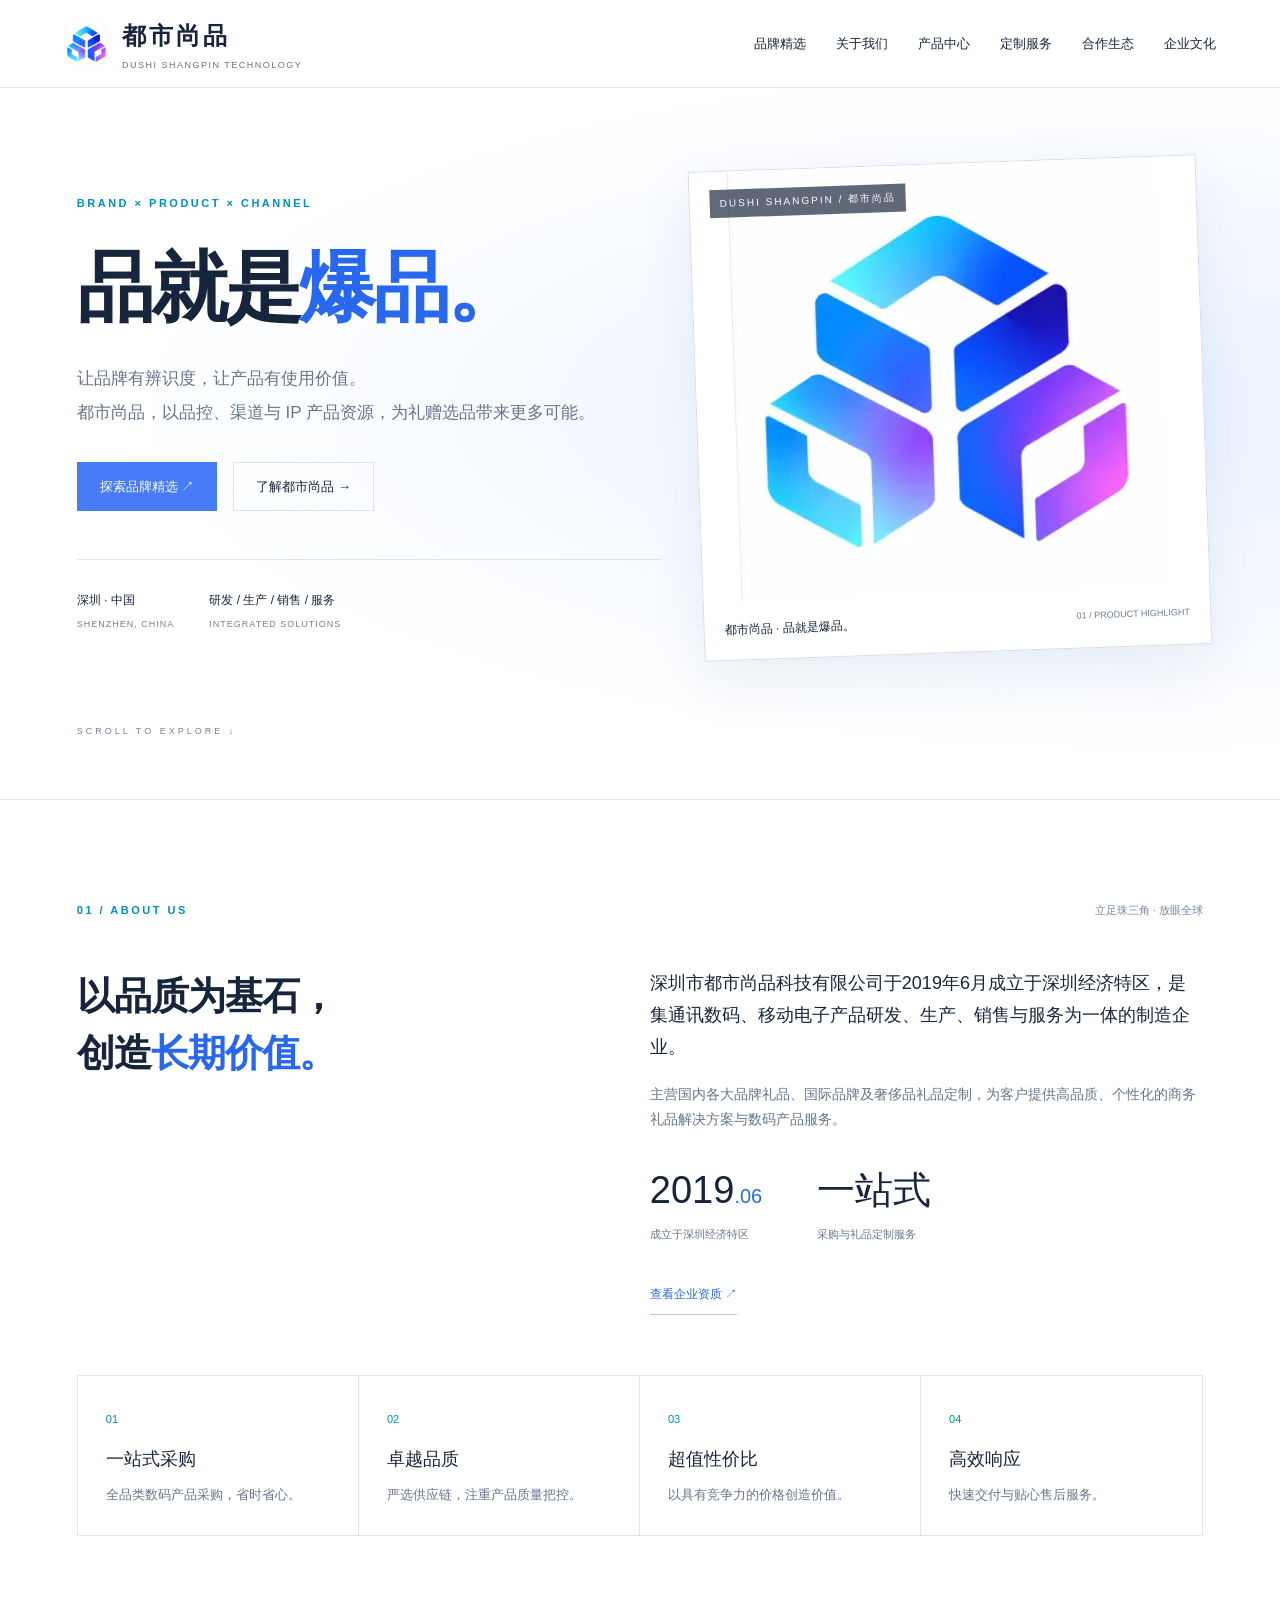
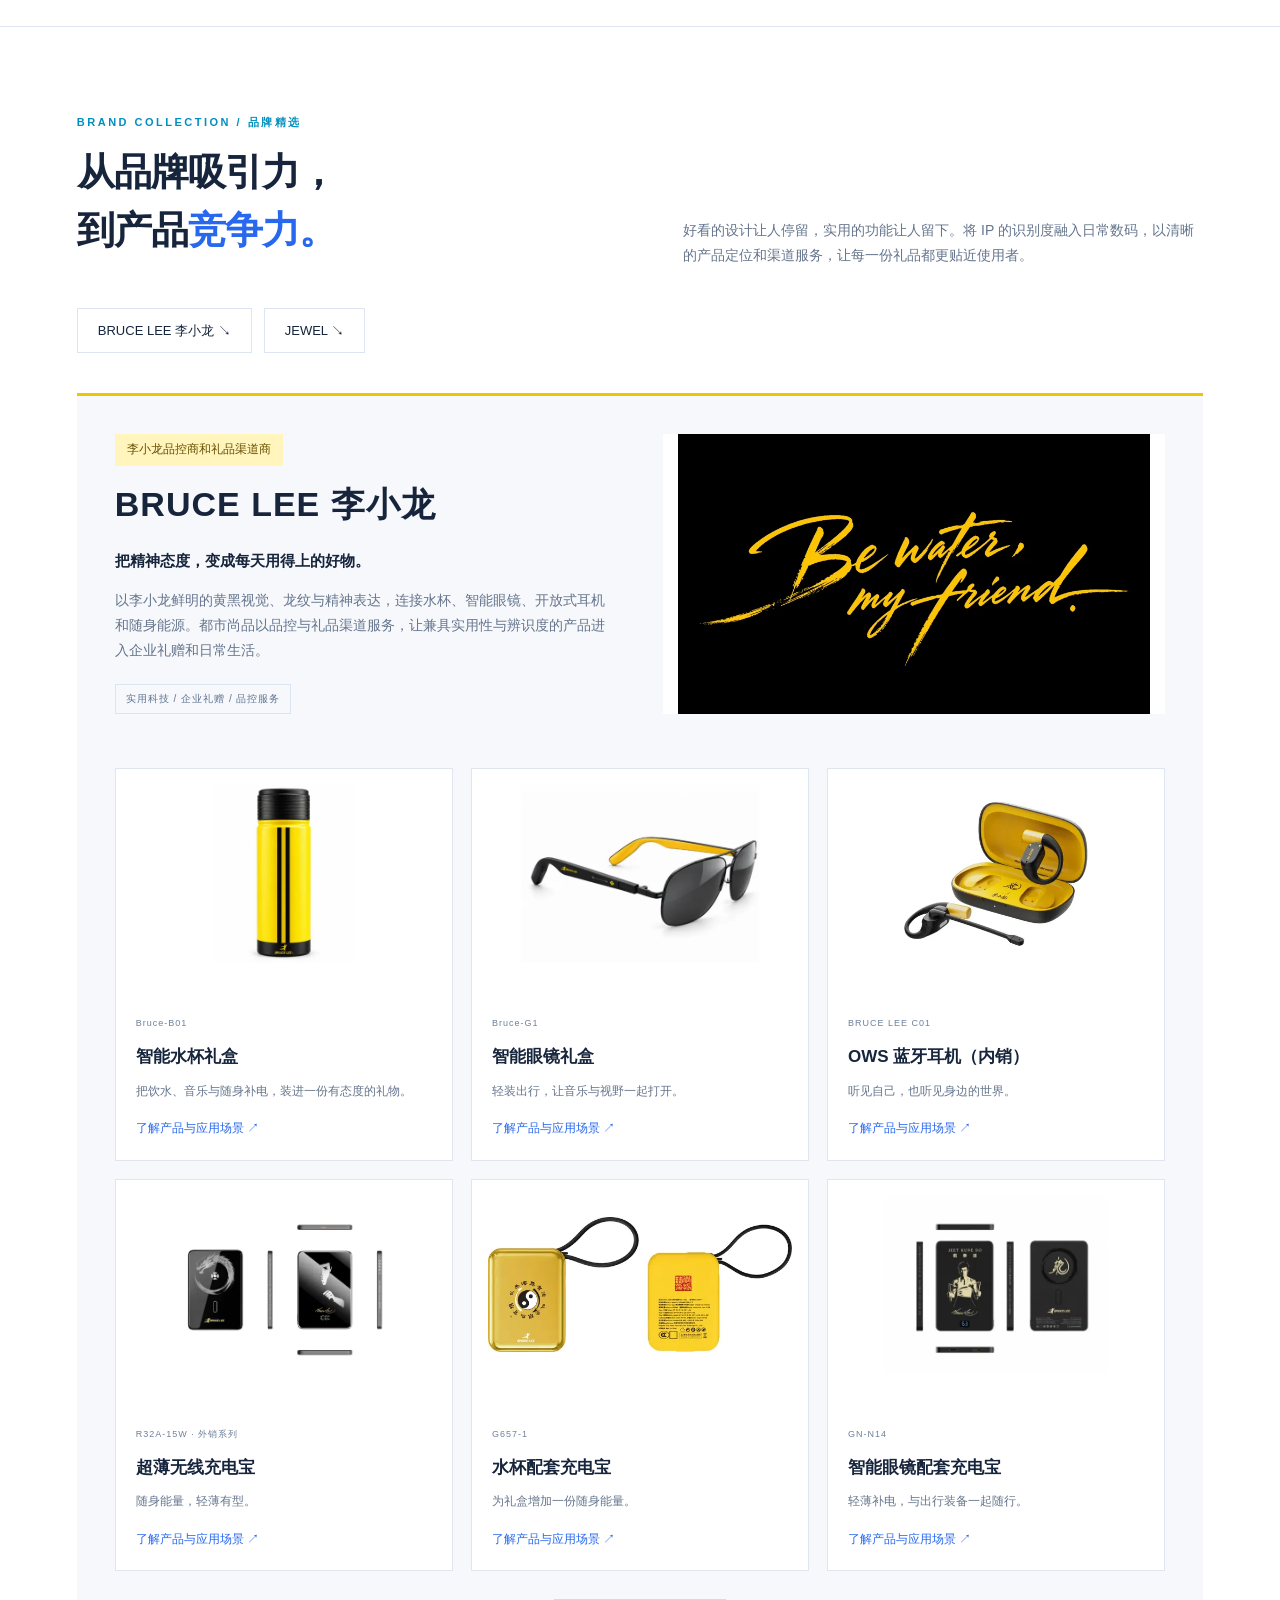
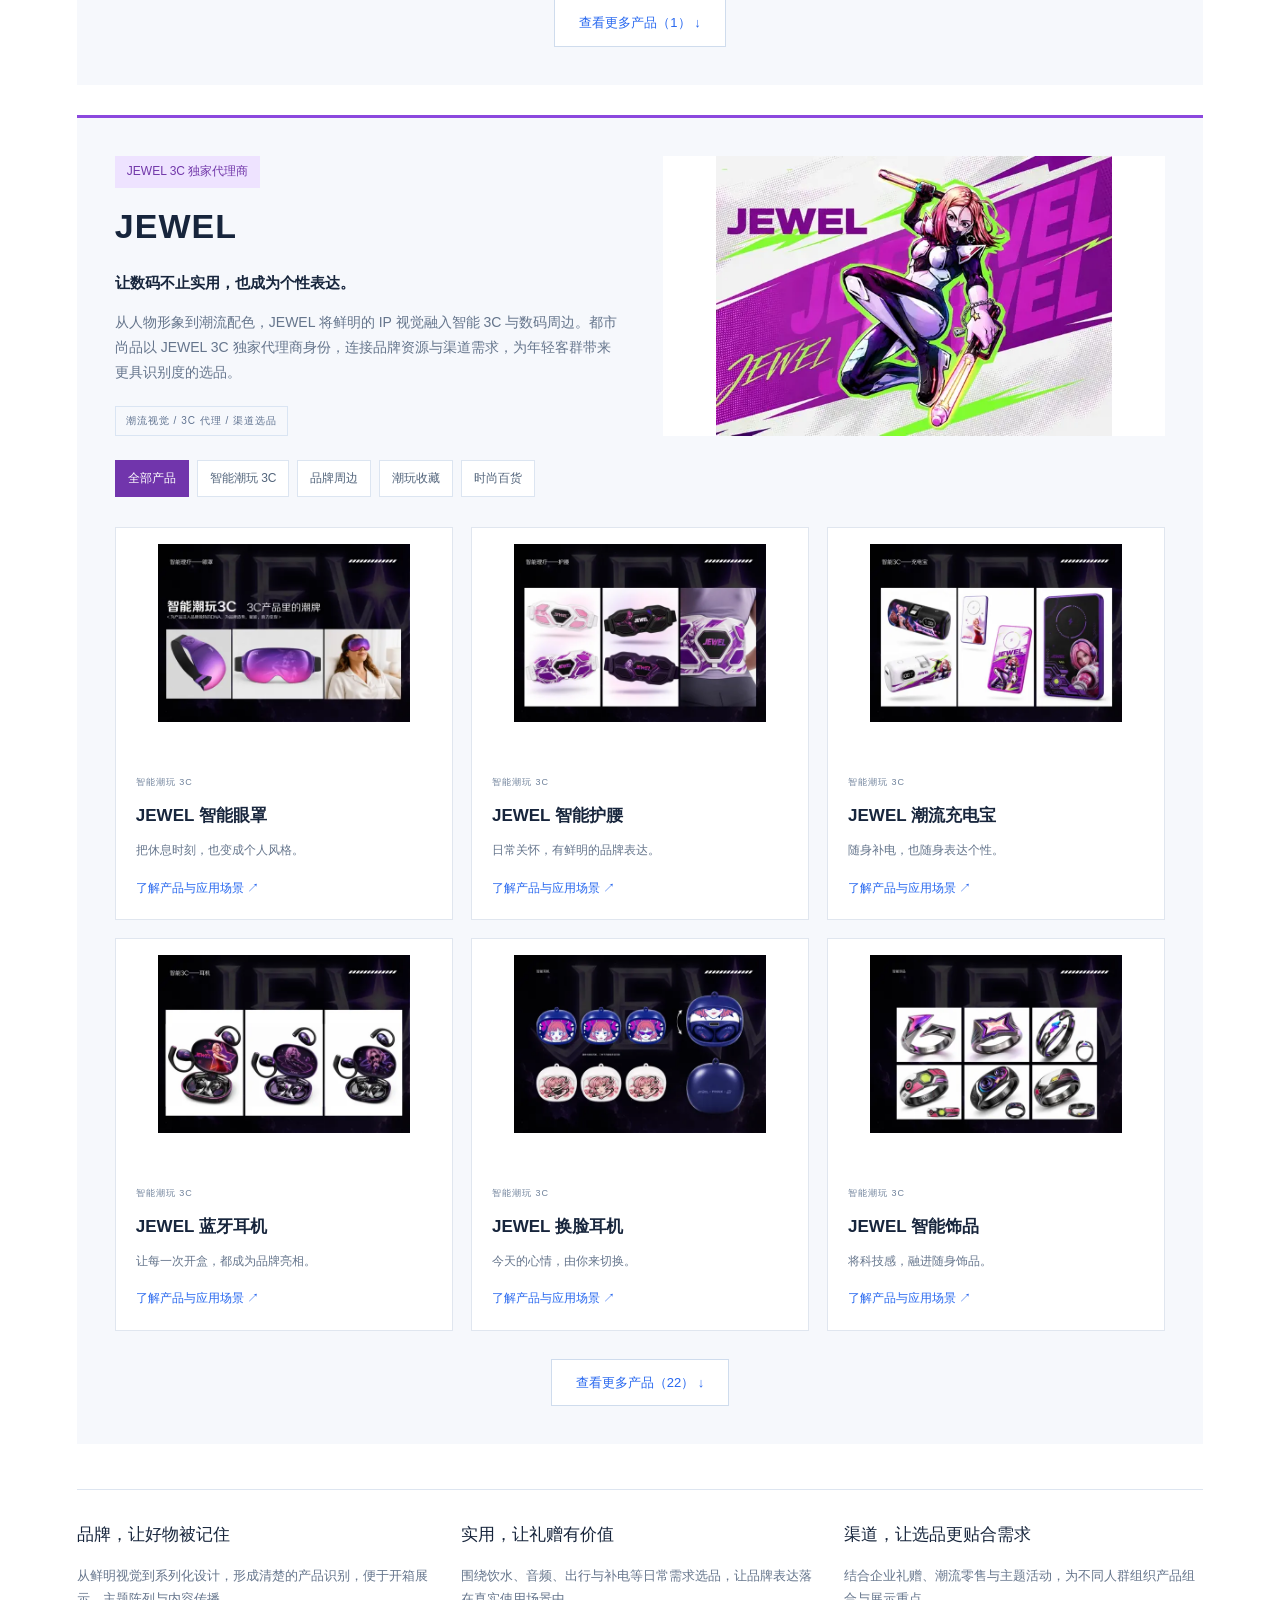
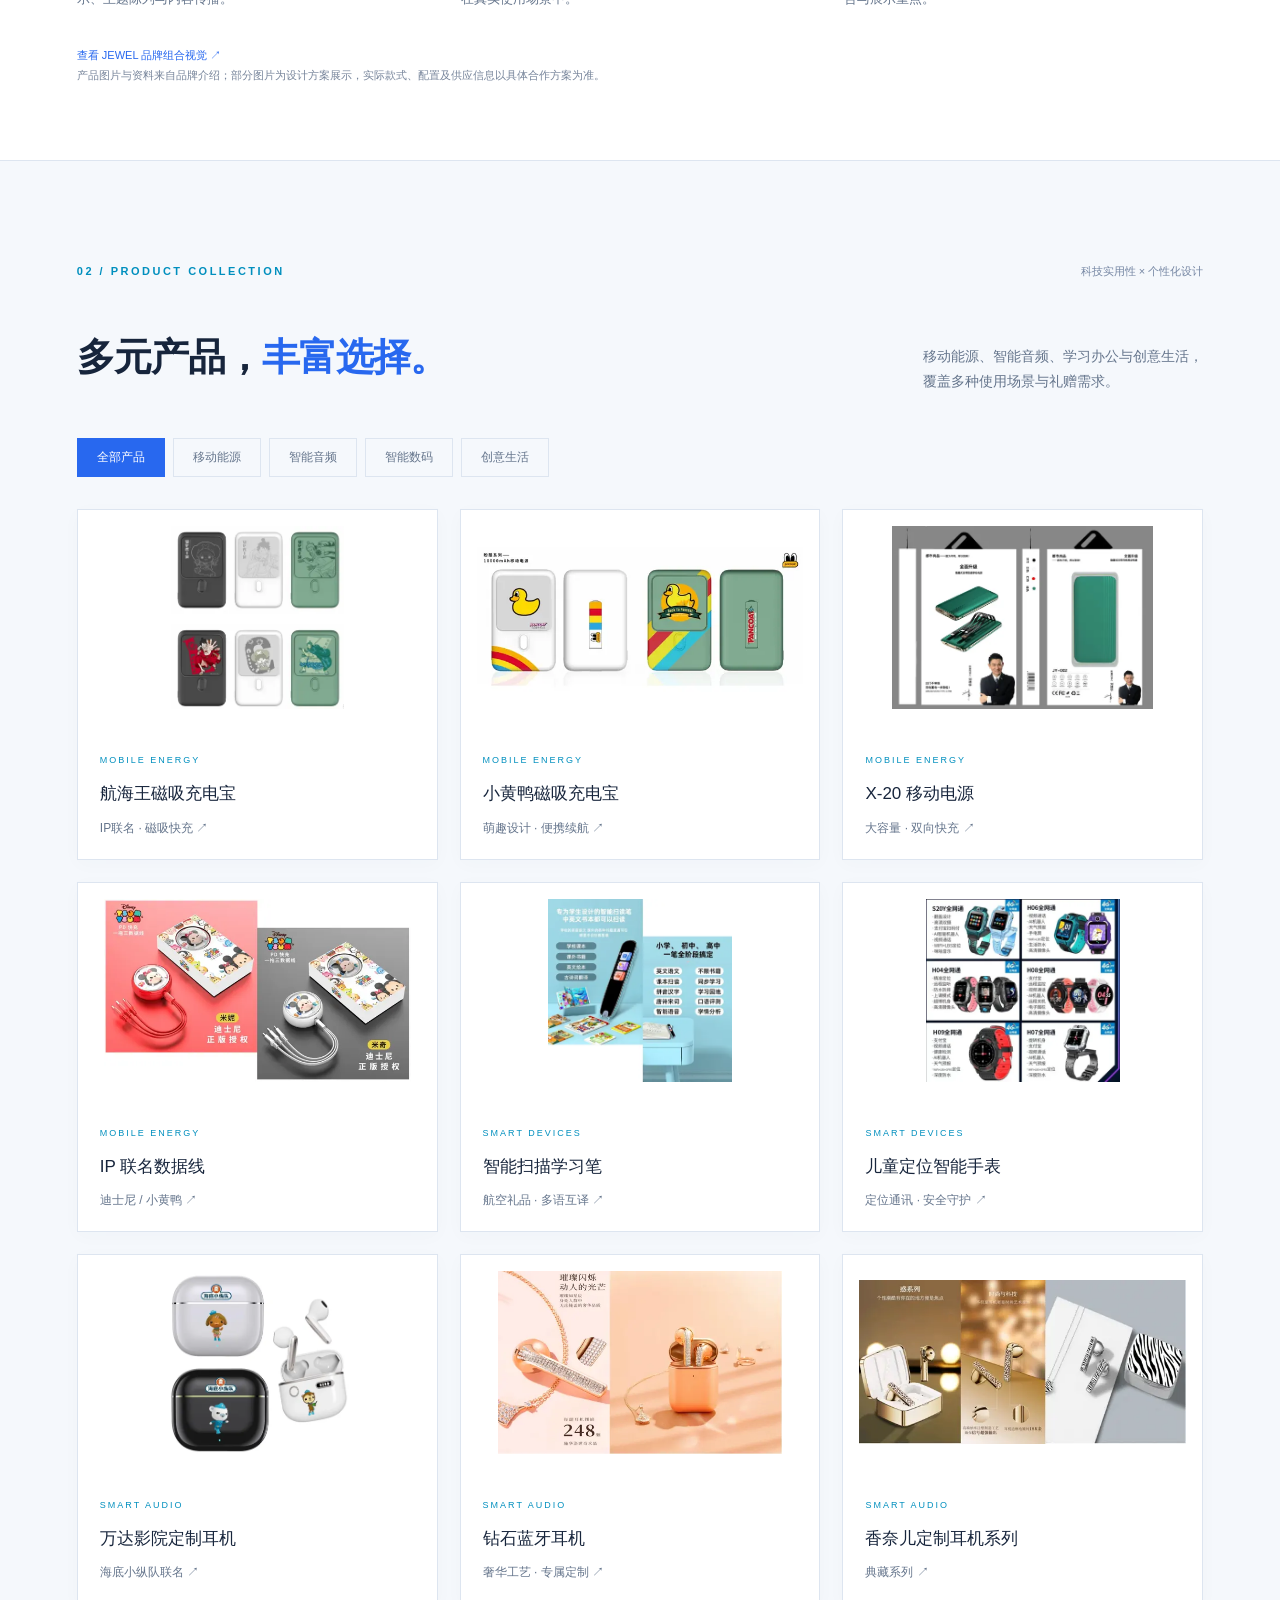
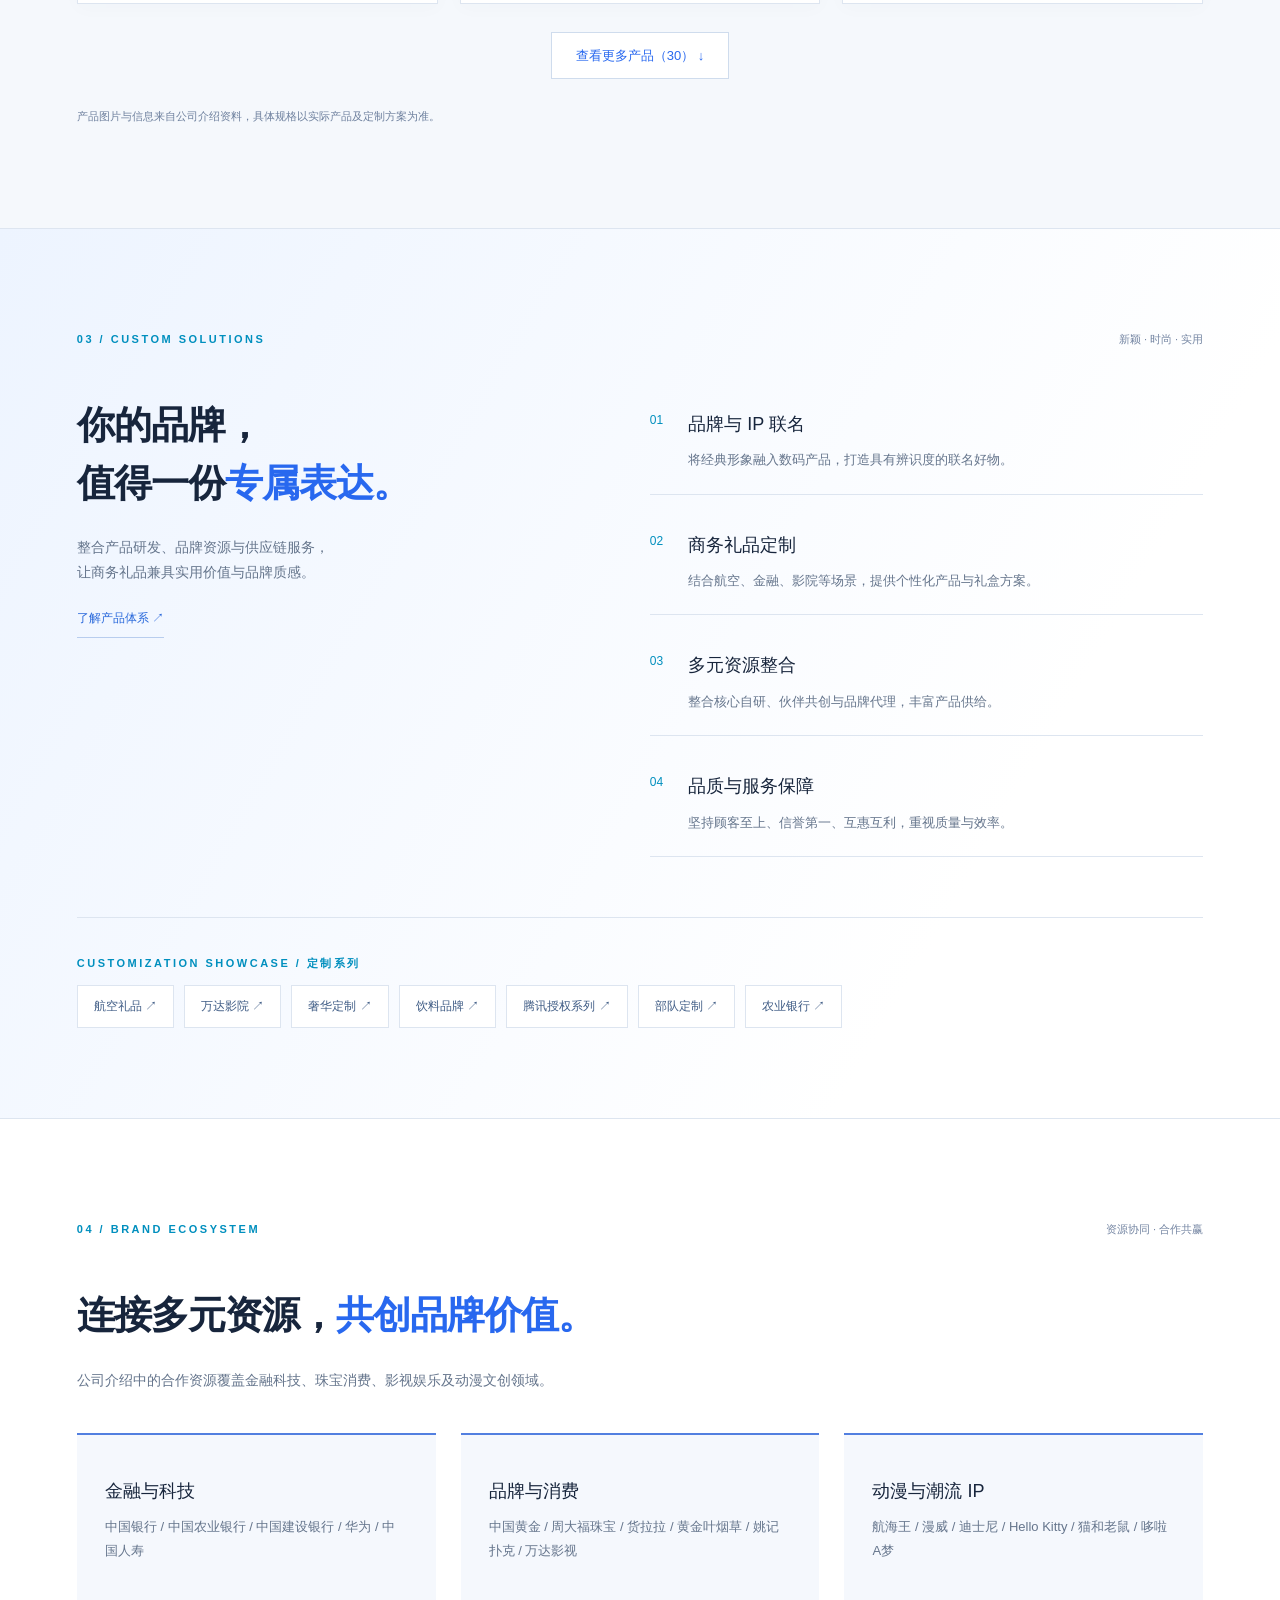
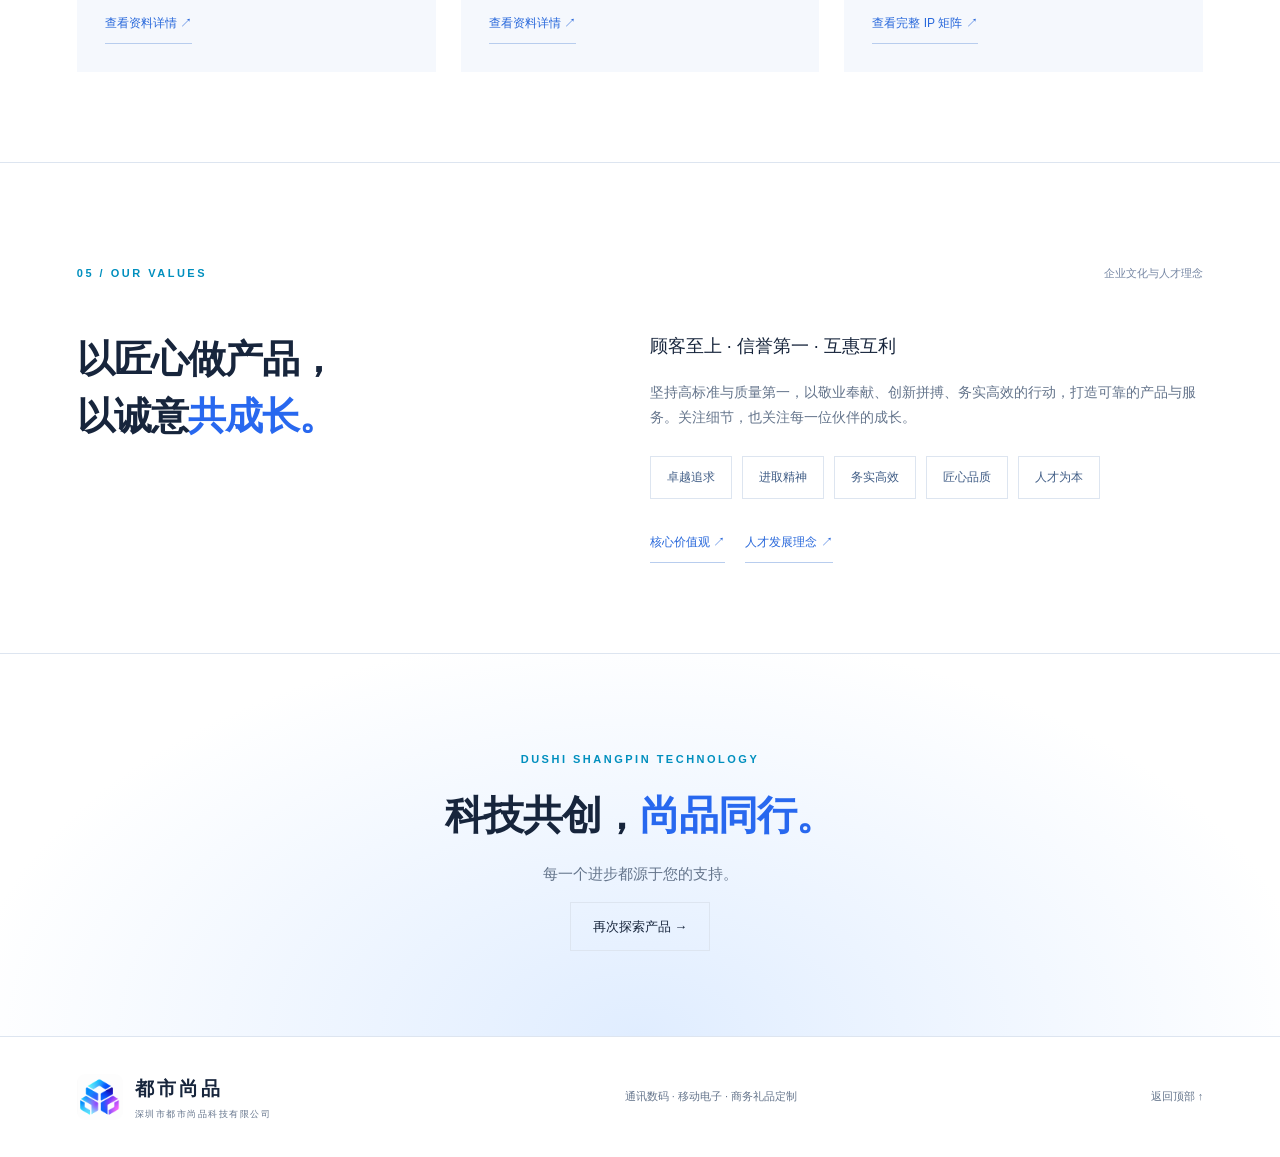
==== commit 8e774d6e: "Add files via upload" ====
--- a/index.html
+++ b/index.html
@@ -1 +1,10 @@
-<!doctype html><html lang="zh-CN"><head><meta charset="UTF-8"><meta name="viewport" content="width=device-width,initial-scale=1"><meta name="description" content="广东省焦点视界潮玩科技有限公司，聚焦IP价值，科技焕新文化。探索Bruce Lee与Jewel等IP，以及商业化与影视业务。"><meta name="theme-color" content="#ffffff"><title>FOCUX 焦点潮玩科技｜IP · 商业化 · 影视 · 艺术廊</title><link rel="stylesheet" href="assets/home.css?v=20261109-10"><script defer src="assets/galleries.js?v=20261109-10"></script><script defer src="assets/home.js?v=20261109-10"></script><script src="assets/language.js?v=20261109-10" defer></script><link rel="canonical" href="https://focux-art.com/"><link rel="alternate" hreflang="zh-CN" href="https://focux-art.com/"><link rel="alternate" hreflang="en" href="https://focux-art.com/en/"><link rel="alternate" hreflang="x-default" href="https://focux-art.com/"></head><body><svg xmlns="http://www.w3.org/2000/svg" class="icon-definitions" width="0" height="0" aria-hidden="true" focusable="false"><defs><symbol id="focux-ip" viewBox="0 0 24 24"><rect x="3" y="3" width="7" height="7" rx="1"/><rect x="14" y="3" width="7" height="7" rx="1"/><rect x="3" y="14" width="7" height="7" rx="1"/><path d="M17.5 13v9m-4.5-4.5h9"/></symbol><symbol id="focux-commerce" viewBox="0 0 24 24"><path d="M8 7V5.5A2.5 2.5 0 0 1 10.5 3h3A2.5 2.5 0 0 1 16 5.5V7"/><rect x="3" y="7" width="18" height="14" rx="2"/><path d="M3 12.5c5 3 13 3 18 0M10 14.5v2h4v-2"/></symbol><symbol id="focux-film" viewBox="0 0 24 24"><path d="m3 8 17-5 1.5 5L4.5 13zM7 7l3 4m3-6 3 4M4.5 13v7a1 1 0 0 0 1 1h14a1 1 0 0 0 1-1V11"/><path d="m10 15 5 2-5 2z" fill="currentColor" stroke="none"/></symbol><symbol id="focux-match" viewBox="0 0 24 24"><circle cx="8" cy="12" r="5"/><circle cx="16" cy="12" r="5"/><path d="m10 12 1.5 1.5L15 10"/></symbol><symbol id="focux-design" viewBox="0 0 24 24"><path d="m12 3 9 5-9 5-9-5zM3 8v9l9 5 9-5V8M12 13v9M7.5 5.5l9 5"/></symbol><symbol id="focux-channels" viewBox="0 0 24 24"><rect x="9" y="3" width="6" height="5" rx="1"/><rect x="2" y="16" width="6" height="5" rx="1"/><rect x="16" y="16" width="6" height="5" rx="1"/><path d="M12 8v4m-7 4v-4h14v4"/></symbol><symbol id="focux-users" viewBox="0 0 24 24"><circle cx="9" cy="8" r="3"/><path d="M3 21v-2a6 6 0 0 1 12 0v2M16 5a3 3 0 0 1 0 6m2 4a5 5 0 0 1 3 4v2"/></symbol><symbol id="focux-ai-film" viewBox="0 0 24 24"><rect x="3" y="6" width="15" height="15" rx="2"/><path d="m8 10 6 3.5L8 17zM18 8l3 2v7l-3 2M19 1v4m-2-2h4"/></symbol><symbol id="focux-live" viewBox="0 0 24 24"><rect x="5" y="2.5" width="14" height="19" rx="2"/><circle cx="12" cy="9" r="2.5"/><path d="M8 17a4 4 0 0 1 8 0M10 19h4"/></symbol><symbol id="focux-ai-series" viewBox="0 0 24 24"><path d="M5 3h14M4 7h16"/><rect x="3" y="11" width="18" height="10" rx="2"/><path d="m9 13.5 5 2.5-5 2.5z" fill="currentColor" stroke="none"/></symbol><symbol id="focux-globe" viewBox="0 0 24 24"><circle cx="12" cy="12" r="9"/><ellipse cx="12" cy="12" rx="4" ry="9"/><path d="M3 12h18M4.5 7.5h15m-15 9h15"/></symbol><symbol id="focux-authorization" viewBox="0 0 24 24"><path d="m12 2 8 3v6c0 5-4 8.5-8 11-4-2.5-8-6-8-11V5z"/><path d="m8 11.5 2.5 2.5 5.5-6"/></symbol><symbol id="focux-arrow-up-right" viewBox="0 0 24 24"><path d="M5 19 19 5M6 5h13v13"/></symbol><symbol id="focux-arrow-right" viewBox="0 0 24 24"><path d="M3 12h18m-7-7 7 7-7 7"/></symbol><symbol id="focux-arrow-down" viewBox="0 0 24 24"><path d="M12 3v18m-7-7 7 7 7-7"/></symbol><symbol id="focux-menu" viewBox="0 0 24 24"><path d="M4 6h16M4 12h16M4 18h16"/></symbol><symbol id="focux-close" viewBox="0 0 24 24"><path d="m6 6 12 12M6 18 18 6"/></symbol><symbol id="focux-zoom" viewBox="0 0 24 24"><circle cx="10" cy="10" r="6.5"/><path d="m15 15 6 6M7 10h6m-3-3v6"/></symbol></defs></svg><a class="skip-link" href="#top">跳至正文</a><header><a href="index.html" class="identity" aria-label="焦点潮玩科技首页"><img src="assets/home/focux-logo.webp" alt="FOCUX" width="1812" height="379" decoding="async"><span>焦点潮玩科技</span></a><button class="menu-toggle" aria-expanded="false" aria-controls="main-nav">菜单 <svg class="ui-icon" aria-hidden="true" focusable="false" viewBox="0 0 24 24"><use href="#focux-menu"></use></svg></button><nav id="main-nav"><a href="index.html" class="current" aria-current="page">首页</a><a href="ip.html">焦点 IP</a><a href="business.html">焦点商业化</a><a href="film.html">焦点影视</a><a href="art.html">焦点艺术廊</a><a href="index.html#about">关于我们</a></nav><div class="language-switch" aria-label="语言切换"><span aria-current="true">中文</span><i>/</i><a href="en/index.html" lang="en" hreflang="en" data-language-switch="en">EN</a></div><a class="contact-link" href="index.html#cooperate">商务合作 <span><svg class="ui-icon" aria-hidden="true" focusable="false" viewBox="0 0 24 24"><use href="#focux-arrow-up-right"></use></svg></span></a></header><main id="top"><section class="hero container"><div class="hero-topline"><span><i></i> FOCUX VISION ART TOY TECHNOLOGY</span><span>IP · CULTURE · TECHNOLOGY.</span></div><div class="hero-title"><h1>聚焦 <span class="slogan-ip">IP</span> 价值，<br><span class="slogan-culture">科技焕新文化。</span></h1><div class="hero-description"><p>以文化为内核，以科技拓展表达。<br>连接 IP 运营、品牌商业化、影视与艺术表达。</p><a class="line-link" href="#ip">探索焦点 <span>↘</span></a></div></div><div class="hero-stage hero-stage-featured"><a class="hero-bruce" href="#ip-bruce" aria-label="探索主推IP李小龙"><span class="stage-label">01 / BRUCE LEE · 李小龙</span><img src="assets/home/bruce-mirror-scene.webp" alt="李小龙官方人物形象" fetchpriority="high" width="1800" height="1260" decoding="async"><span class="stage-caption">精神的力量，跨越时代。 <b><svg class="ui-icon" aria-hidden="true" focusable="false" viewBox="0 0 24 24"><use href="#focux-arrow-up-right"></use></svg></b></span></a><a class="hero-jewel" href="#ip-jewel" aria-label="探索主推IP Jewel"><img src="assets/jewel.webp" alt="Jewel角色主视觉" width="1199" height="1200" decoding="async"><span class="stage-label">02 / JEWEL · CREATED BY STAN LEE</span><strong>JEWEL.</strong><span class="stage-caption">让想象，开启新的世界。 <b><svg class="ui-icon" aria-hidden="true" focusable="false" viewBox="0 0 24 24"><use href="#focux-arrow-up-right"></use></svg></b></span></a></div><div class="hero-bottom"><span>IP + 泛娱乐产业化运营</span><span>向下探索 ↓</span></div></section><section class="pillars container" aria-label="四大业务专栏"><a href="ip.html"><div class="pillar-top"><span class="pillar-symbol"><svg class="ui-icon" aria-hidden="true" focusable="false" viewBox="0 0 24 24"><use href="#focux-ip"></use></svg></span><small>01 / INTELLECTUAL PROPERTY</small></div><h2>焦点 IP <b><svg class="ui-icon" aria-hidden="true" focusable="false" viewBox="0 0 24 24"><use href="#focux-arrow-up-right"></use></svg></b></h2><p>连接有影响力的文化与角色。</p></a><a href="business.html"><div class="pillar-top"><span class="pillar-symbol"><svg class="ui-icon" aria-hidden="true" focusable="false" viewBox="0 0 24 24"><use href="#focux-commerce"></use></svg></span><small>02 / COMMERCIALIZATION</small></div><h2>焦点商业化 <b><svg class="ui-icon" aria-hidden="true" focusable="false" viewBox="0 0 24 24"><use href="#focux-arrow-up-right"></use></svg></b></h2><p>让创意与品牌走向市场。</p></a><a href="film.html"><div class="pillar-top"><span class="pillar-symbol"><svg class="ui-icon" aria-hidden="true" focusable="false" viewBox="0 0 24 24"><use href="#focux-film"></use></svg></span><small>03 / FILM & ENTERTAINMENT</small></div><h2>焦点影视 <b><svg class="ui-icon" aria-hidden="true" focusable="false" viewBox="0 0 24 24"><use href="#focux-arrow-up-right"></use></svg></b></h2><p>以影像拓展故事的可能。</p></a><a href="art.html"><div class="pillar-top"><span class="pillar-symbol"><svg class="ui-icon" aria-hidden="true" focusable="false" viewBox="0 0 24 24"><use href="#focux-design"></use></svg></span><small>04 / ART GALLERY</small></div><h2>焦点艺术廊 <b><svg class="ui-icon" aria-hidden="true" focusable="false" viewBox="0 0 24 24"><use href="#focux-arrow-up-right"></use></svg></b></h2><p>在作品与空间之间，发现灵感。</p></a></section><section class="ip-section container section" id="ip"><div class="section-head"><div><p class="eyebrow icon-eyebrow"><svg class="ui-icon" aria-hidden="true" focusable="false" viewBox="0 0 24 24"><use href="#focux-ip"></use></svg>01 / FOCUX IP</p><h2>每个 IP，<br class="mobile-break">都有自己的世界。</h2></div><p class="section-intro">从经典人物到潮流角色，<br>探索不同文化的独特表达。</p></div><div class="featured-ip-heading"><span>FEATURED IP</span><p>李小龙 BRUCE LEE <i>／</i> JEWEL</p></div><div class="ip-grid featured-ip-grid"><button class="ip-card ip-bruce" id="ip-bruce" data-ip="bruce"><div class="ip-image"><img src="assets/home/bruce-mirror-scene.webp" alt="李小龙官方镜室影像" loading="lazy" width="1281" height="1600" decoding="async"><span>01 / BRUCE LEE</span><b><svg class="ui-icon" aria-hidden="true" focusable="false" viewBox="0 0 24 24"><use href="#focux-arrow-up-right"></use></svg></b></div><div class="ip-caption"><h3>李小龙 <em>BRUCE LEE</em></h3><span>探索 IP ↗</span></div><p>跨越银幕与武术，持续启发文化与创作。</p><small>官方形象 · 文化精神 · 授权资料</small></button><button class="ip-card ip-jewel" id="ip-jewel" data-ip="jewel"><div class="ip-image"><img src="assets/home/jewel-world.webp" alt="Jewel角色世界场景" loading="lazy" width="807" height="807" decoding="async"><span>02 / JEWEL</span><b><svg class="ui-icon" aria-hidden="true" focusable="false" viewBox="0 0 24 24"><use href="#focux-arrow-up-right"></use></svg></b></div><div class="ip-caption"><h3>Jewel <em>POW!</em></h3><span>探索 IP ↗</span></div><p>Stan Lee 为邓紫棋 G.E.M. 创作的人物形象。</p><small>角色形象 · 英雄故事 · 授权资料</small></button></div><div class="secondary-ip-heading"><p>更多 IP 与系列</p><span>MORE TO EXPLORE</span></div><div class="secondary-ip-grid"><button data-ip="molang"><div class="secondary-visual secondary-molang"><img src="assets/molang.webp" alt="萌浪兔" loading="lazy" width="651" height="586" decoding="async"></div><h3>萌浪兔 <b><svg class="ui-icon" aria-hidden="true" focusable="false" viewBox="0 0 24 24"><use href="#focux-arrow-up-right"></use></svg></b></h3><small>MOLANG</small></button><button data-ip="disney"><div class="secondary-visual secondary-disney"><img src="assets/disney.webp" alt="迪士尼" loading="lazy" width="1065" height="1200" decoding="async"></div><h3>迪士尼 <b><svg class="ui-icon" aria-hidden="true" focusable="false" viewBox="0 0 24 24"><use href="#focux-arrow-up-right"></use></svg></b></h3><small>DISNEY</small></button><button data-ip="cat"><div class="secondary-visual secondary-cat"><img src="assets/cat.webp" alt="魔鬼猫" loading="lazy" width="426" height="396" decoding="async"></div><h3>魔鬼猫 <b><svg class="ui-icon" aria-hidden="true" focusable="false" viewBox="0 0 24 24"><use href="#focux-arrow-up-right"></use></svg></b></h3><small>ZOMBIESCAT</small></button><button data-ip="avengers"><div class="secondary-visual secondary-avengers"><img src="assets/home/avengers.webp" alt="复仇者联盟5" loading="lazy" width="250" height="377" decoding="async"></div><h3>复仇者联盟5 <b><svg class="ui-icon" aria-hidden="true" focusable="false" viewBox="0 0 24 24"><use href="#focux-arrow-up-right"></use></svg></b></h3><small>AVENGERS 5 · 主题套装</small></button><button data-ip="stan"><div class="secondary-visual secondary-stan"><img src="assets/stan.webp" alt="斯坦李" loading="lazy" width="1200" height="1200" decoding="async"></div><h3>斯坦李 <b><svg class="ui-icon" aria-hidden="true" focusable="false" viewBox="0 0 24 24"><use href="#focux-arrow-up-right"></use></svg></b></h3><small>STAN LEE</small></button><button data-ip="bugatti"><div class="secondary-visual secondary-bugatti"><img src="assets/home/s30-image90.webp" alt="布加迪精酿啤酒品牌系列" loading="lazy" width="975" height="1300" decoding="async"></div><h3>布加迪精酿啤酒 <b><svg class="ui-icon" aria-hidden="true" focusable="false" viewBox="0 0 24 24"><use href="#focux-arrow-up-right"></use></svg></b></h3><small>BUGATTI MENEGOLLI</small></button></div><a class="column-link" href="ip.html">探索完整 IP 矩阵 <span><svg class="ui-icon" aria-hidden="true" focusable="false" viewBox="0 0 24 24"><use href="#focux-arrow-up-right"></use></svg></span></a></section><section class="series-section container section" id="series"><div class="section-head"><div><p class="eyebrow">IP IN EVERYDAY LIFE</p><h2>从角色灵感，<br>到日常陪伴。</h2></div><p class="section-intro">探索主推 IP 的产品与衍生设计。<br>部分图片为方案或示意展示。</p></div><div class="brand-preview-grid"><article class="brand-gallery" id="series-bruce"><div class="brand-gallery-heading"><div><p class="eyebrow">CULTURE × TECHNOLOGY</p><h3>Bruce Lee</h3></div><button class="plain-link" data-ip="bruce">查看完整内容 ↗</button></div><div class="gallery-grid"><button class="gallery-tile" data-gallery-open="bruce-s3-image10" aria-label="放大查看BRUCE LEE-M01 · 智能水杯"><span class="gallery-picture"><img src="assets/gallery/bruce-s3-image10.webp" alt="BRUCE LEE-M01 · 智能水杯" loading="lazy" decoding="async"><b><svg class="ui-icon" aria-hidden="true" focusable="false" viewBox="0 0 24 24"><use href="#focux-arrow-up-right"></use></svg></b></span><span class="gallery-title">BRUCE LEE-M01 · 智能水杯</span><small>产品展示</small></button><button class="gallery-tile" data-gallery-open="bruce-s7-image27" aria-label="放大查看BRUCE LEE-G01 · 智能眼镜"><span class="gallery-picture"><img src="assets/gallery/bruce-s7-image27.webp" alt="BRUCE LEE-G01 · 智能眼镜" loading="lazy" decoding="async"><b><svg class="ui-icon" aria-hidden="true" focusable="false" viewBox="0 0 24 24"><use href="#focux-arrow-up-right"></use></svg></b></span><span class="gallery-title">BRUCE LEE-G01 · 智能眼镜</span><small>产品展示</small></button><button class="gallery-tile" data-gallery-open="bruce-s14-image52" aria-label="放大查看BRUCE LEE-EC1 · OWS 耳机"><span class="gallery-picture"><img src="assets/gallery/bruce-s14-image52.webp" alt="BRUCE LEE-EC1 · OWS 耳机" loading="lazy" decoding="async"><b><svg class="ui-icon" aria-hidden="true" focusable="false" viewBox="0 0 24 24"><use href="#focux-arrow-up-right"></use></svg></b></span><span class="gallery-title">BRUCE LEE-EC1 · OWS 耳机</span><small>产品展示</small></button></div></article><article class="brand-gallery" id="series-jewel"><div class="brand-gallery-heading"><div><p class="eyebrow">CHARACTER × DESIGN</p><h3>Jewel</h3></div><button class="plain-link" data-ip="jewel">查看完整内容 ↗</button></div><div class="gallery-grid"><button class="gallery-tile" data-gallery-open="jewel-13" aria-label="放大查看充电宝系列"><span class="gallery-picture"><img src="assets/gallery/jewel-13.webp" alt="充电宝系列" loading="lazy" decoding="async"><b><svg class="ui-icon" aria-hidden="true" focusable="false" viewBox="0 0 24 24"><use href="#focux-arrow-up-right"></use></svg></b></span><span class="gallery-title">充电宝系列</span><small>产品设计展示</small></button><button class="gallery-tile" data-gallery-open="jewel-18" aria-label="放大查看头戴耳机"><span class="gallery-picture"><img src="assets/gallery/jewel-18.webp" alt="头戴耳机" loading="lazy" decoding="async"><b><svg class="ui-icon" aria-hidden="true" focusable="false" viewBox="0 0 24 24"><use href="#focux-arrow-up-right"></use></svg></b></span><span class="gallery-title">头戴耳机</span><small>产品设计展示</small></button><button class="gallery-tile" data-gallery-open="jewel-31" aria-label="放大查看主题雨伞"><span class="gallery-picture"><img src="assets/gallery/jewel-31.webp" alt="主题雨伞" loading="lazy" decoding="async"><b><svg class="ui-icon" aria-hidden="true" focusable="false" viewBox="0 0 24 24"><use href="#focux-arrow-up-right"></use></svg></b></span><span class="gallery-title">主题雨伞</span><small>产品设计展示</small></button></div></article></div><a class="column-link" href="ip.html#series">探索更多系列与文化素材 <span><svg class="ui-icon" aria-hidden="true" focusable="false" viewBox="0 0 24 24"><use href="#focux-arrow-up-right"></use></svg></span></a></section><section class="business-section section" id="business"><div class="container"><div class="section-head"><div><p class="eyebrow icon-eyebrow"><svg class="ui-icon" aria-hidden="true" focusable="false" viewBox="0 0 24 24"><use href="#focux-commerce"></use></svg>02 / FOCUX COMMERCIALIZATION</p><h2>好创意，<br>也有走向市场的力量。</h2></div><p class="section-intro">品牌结合 · 产品开发 · 渠道运营<br>从创意表达，到商业落地。</p></div><div class="business-editorial"><div class="business-copy"><span class="big-number">02</span><p class="eyebrow">OBM + C2M</p><h3>连接品牌，<br>连接用户。</h3><p>围绕 IP 与品牌调性，结合产品开发、柔性生产、渠道管理及用户运营，探索更完整的商业化路径。</p><div class="business-tags"><span>品牌联名</span><span>产品与供应链</span><span>线上线下渠道</span><span>用户运营</span></div><a href="business.html" class="line-link">了解商业化业务 <span><svg class="ui-icon" aria-hidden="true" focusable="false" viewBox="0 0 24 24"><use href="#focux-arrow-up-right"></use></svg></span></a></div><div class="market-scenes" aria-label="人物文化展陈参考"><figure class="market-main"><img src="assets/editorial/bruce-exhibition.webp" alt="李小龙个人展览现场" loading="lazy" width="1600" height="900" decoding="async"><figcaption><span>CULTURE IN SPACE</span><h3>让经典，走进现场。</h3></figcaption></figure><figure class="market-secondary"><img src="assets/editorial/stan-exhibition.webp" alt="Stan Lee个人回顾展现场" loading="lazy" width="474" height="275" decoding="async"><figcaption><span>ART & EXHIBITION</span><h3>从创作故事，<br>到展览现场。</h3></figcaption></figure><p class="exhibition-note">人物主题展览影像 · 空间表达参考</p></div></div><div class="process"><span class="process-step"><svg class="ui-icon" aria-hidden="true" focusable="false" viewBox="0 0 24 24"><use href="#focux-match"></use></svg><span><i>01</i><strong>IP 与品牌匹配</strong></span></span><b>→</b><span class="process-step"><svg class="ui-icon" aria-hidden="true" focusable="false" viewBox="0 0 24 24"><use href="#focux-design"></use></svg><span><i>02</i><strong>创意与产品开发</strong></span></span><b>→</b><span class="process-step"><svg class="ui-icon" aria-hidden="true" focusable="false" viewBox="0 0 24 24"><use href="#focux-channels"></use></svg><span><i>03</i><strong>渠道与市场运营</strong></span></span><b>→</b><span class="process-step"><svg class="ui-icon" aria-hidden="true" focusable="false" viewBox="0 0 24 24"><use href="#focux-users"></use></svg><span><i>04</i><strong>用户体验与连接</strong></span></span></div></div></section><section class="stan-preview container"><div class="section-head"><div><p class="eyebrow">STAN LEE / CREATIVE CULTURE</p><h2>从创作的现场，<br>走近想象的起点。</h2></div><a class="plain-link" href="ip.html#culture-stan">探索斯坦李 <svg class="ui-icon" aria-hidden="true" viewBox="0 0 24 24"><use href="#focux-arrow-up-right"></use></svg></a></div><div class="gallery-grid"><button class="gallery-tile" data-gallery-open="culture-stan-0"><span class="gallery-picture"><img src="assets/editorial/stan-working.webp" alt="每个英雄背后，都有想象的起点。" loading="lazy"><b><svg class="ui-icon" aria-hidden="true" viewBox="0 0 24 24"><use href="#focux-arrow-up-right"></use></svg></b></span><span class="gallery-title">每个英雄背后，都有想象的起点。</span><small>文化与创作档案</small></button><button class="gallery-tile" data-gallery-open="culture-stan-1"><span class="gallery-picture"><img src="assets/editorial/stan-stage.webp" alt="与观众分享创作热情" loading="lazy"><b><svg class="ui-icon" aria-hidden="true" viewBox="0 0 24 24"><use href="#focux-arrow-up-right"></use></svg></b></span><span class="gallery-title">与观众分享创作热情</span><small>文化与创作档案</small></button><button class="gallery-tile" data-gallery-open="culture-stan-2"><span class="gallery-picture"><img src="assets/gallery/stan-s5-image7.webp" alt="漫画分镜与手写笔记" loading="lazy"><b><svg class="ui-icon" aria-hidden="true" viewBox="0 0 24 24"><use href="#focux-arrow-up-right"></use></svg></b></span><span class="gallery-title">漫画分镜与手写笔记</span><small>文化与创作档案</small></button><button class="gallery-tile" data-gallery-open="culture-stan-3"><span class="gallery-picture"><img src="assets/gallery/stan-s57-image150.webp" alt="故事与创作的记录" loading="lazy"><b><svg class="ui-icon" aria-hidden="true" viewBox="0 0 24 24"><use href="#focux-arrow-up-right"></use></svg></b></span><span class="gallery-title">故事与创作的记录</span><small>文化与创作档案</small></button></div></section><section class="film-section container section" id="film"><div class="section-head"><div><p class="eyebrow icon-eyebrow"><svg class="ui-icon" aria-hidden="true" focusable="false" viewBox="0 0 24 24"><use href="#focux-film"></use></svg>03 / FOCUX FILM</p><h2>让故事，<br class="mobile-break">打开新的世界。</h2></div><p class="section-intro">内容创作与影像表达，<br>连接更多观众与文化体验。</p></div><div class="film-types"><span><svg class="ui-icon" aria-hidden="true" focusable="false" viewBox="0 0 24 24"><use href="#focux-ai-film"></use></svg>AI 电影</span><span><svg class="ui-icon" aria-hidden="true" focusable="false" viewBox="0 0 24 24"><use href="#focux-live"></use></svg>真人短剧</span><span><svg class="ui-icon" aria-hidden="true" focusable="false" viewBox="0 0 24 24"><use href="#focux-ai-series"></use></svg>AI 短剧</span><span><svg class="ui-icon" aria-hidden="true" focusable="false" viewBox="0 0 24 24"><use href="#focux-globe"></use></svg>海外短剧平台</span></div><div class="poster-grid"><button class="poster" data-film="jewel"><div><img src="assets/home/s33-image118.webp" alt="公司PPT中的Jewel电影项目海报" loading="lazy" width="735" height="1300" decoding="async"><b><svg class="ui-icon" aria-hidden="true" focusable="false" viewBox="0 0 24 24"><use href="#focux-arrow-up-right"></use></svg></b></div><small>AI FILM / 项目介绍</small><h3>Jewel</h3></button><button class="poster" data-film="live"><div><img src="assets/home/s39-image143.webp" alt="公司PPT中的真人短剧展示" loading="lazy" width="595" height="794" decoding="async"><b><svg class="ui-icon" aria-hidden="true" focusable="false" viewBox="0 0 24 24"><use href="#focux-arrow-up-right"></use></svg></b></div><small>LIVE-ACTION / 作品展示</small><h3>真人短剧</h3></button><button class="poster" data-film="ai"><div><img src="assets/home/s40-image151.webp" alt="公司PPT中的AI短剧展示" loading="lazy" width="600" height="845" decoding="async"><b><svg class="ui-icon" aria-hidden="true" focusable="false" viewBox="0 0 24 24"><use href="#focux-arrow-up-right"></use></svg></b></div><small>AI SERIES / 作品展示</small><h3>AI 短剧</h3></button><button class="poster platform" data-film="goshot"><div><img src="assets/home/s41-image158.webp" alt="GoShot平台标识" loading="lazy" width="846" height="838" decoding="async"><span>STORIES<br>BEYOND<br>BORDERS.</span><b><svg class="ui-icon" aria-hidden="true" focusable="false" viewBox="0 0 24 24"><use href="#focux-arrow-up-right"></use></svg></b></div><small>GOSHOT / 平台介绍</small><h3>海外短剧平台</h3></button></div><a class="column-link" href="film.html">探索影视与内容 <span><svg class="ui-icon" aria-hidden="true" focusable="false" viewBox="0 0 24 24"><use href="#focux-arrow-up-right"></use></svg></span></a></section><section class="home-art-preview container section"><div class="section-head"><div><p class="eyebrow">04 / FOCUX ART GALLERY</p><h2>艺术之境，<br>灵感自由发生。</h2></div><a class="plain-link" href="art.html">走进焦点艺术廊 <svg class="ui-icon" aria-hidden="true" focusable="false" viewBox="0 0 24 24"><use href="#focux-arrow-up-right"></use></svg></a></div><a href="art.html" class="home-art-image"><img src="assets/editorial/art-gallery.webp" alt="艺术作品与明亮的画廊空间" loading="lazy"><span>在空间中，感受艺术。 <svg class="ui-icon" aria-hidden="true" focusable="false" viewBox="0 0 24 24"><use href="#focux-arrow-up-right"></use></svg></span></a></section><section class="about-section" id="about"><div class="container about-grid"><div><p class="eyebrow">ABOUT FOCUX</p><h2>聚焦文化的价值，<br>创造连接的可能。</h2></div><div class="about-copy"><h3>广东省焦点视界潮玩科技有限公司</h3><p class="english-name">FOCUX VISION ART TOY TECHNOLOGY HOLDING LIMITED</p><p>以 IP 与泛娱乐产业化运营为核心，围绕焦点 IP、焦点商业化、焦点影视与焦点艺术廊四大板块，连接文化内容、商业开发、影像表达与艺术体验。</p><img src="assets/home/focux-logo.webp" alt="FOCUX" loading="lazy" width="1812" height="379" decoding="async"></div></div></section><section class="cooperate-section container" id="cooperate"><div><p class="eyebrow">LET’S CONNECT</p><h2>下一个可能，<br>从这里开始。</h2></div><div><p>探索 IP、品牌商业化、影视内容与艺术表达的合作。</p><div class="cooperate-links"><a href="ip.html"><svg class="ui-icon" aria-hidden="true" focusable="false" viewBox="0 0 24 24"><use href="#focux-ip"></use></svg>了解 IP 合作 ↗</a><a href="business.html"><svg class="ui-icon" aria-hidden="true" focusable="false" viewBox="0 0 24 24"><use href="#focux-commerce"></use></svg>了解商业化合作 ↗</a><a href="film.html"><svg class="ui-icon" aria-hidden="true" focusable="false" viewBox="0 0 24 24"><use href="#focux-film"></use></svg>了解影视合作 ↗</a></div></div></section></main><footer><div class="footer-top"><a href="index.html"><img src="assets/home/focux-logo.webp" alt="FOCUX" width="1812" height="379" decoding="async"></a><p>广东省焦点视界潮玩科技有限公司<br><span>FOCUX VISION ART TOY TECHNOLOGY HOLDING LIMITED</span></p><a class="back-top" href="#top">回到顶部 ↑</a></div><div class="footer-nav"><a href="ip.html">焦点 IP</a><a href="business.html">焦点商业化</a><a href="film.html">焦点影视</a><a href="art.html">焦点艺术廊</a></div><div class="footer-bottom"><span>© 2026 FOCUX</span><span>相关 IP 及商标归各权利人所有。授权资料见对应 IP 介绍。</span></div><details class="image-credits"><summary>图片信息</summary><div>人物展陈图像：<a href="https://www.museums.gov.hk/en/web/portal/exhibition017.html" target="_blank" rel="noopener">香港文化博物馆</a>；Stan Lee 回顾展照片：Mat Szwajkos / Getty Images，图源 <a href="https://www.techtimes.com/articles/285565/20221228/disney-marvel-announces-stan-lee-documentary-2024.htm" target="_blank" rel="noopener">TechTimes</a>。外部展览影像用于文化展陈参考。</div></details></footer><dialog id="detail-dialog" aria-label="IP与影视项目详情"><button class="dialog-close" aria-label="关闭详情"><svg class="ui-icon" aria-hidden="true" focusable="false" viewBox="0 0 24 24"><use href="#focux-close"></use></svg></button><div id="detail-content"></div></dialog></body></html>+<!doctype html><html lang="zh-CN"><head><meta charset="UTF-8"><meta name="viewport" content="width=device-width,initial-scale=1"><meta name="theme-color" content="#ffffff"><meta name="description" content="深圳市都市尚品科技有限公司，专注移动数码产品研发、生产、销售及商务礼品定制。"><title>都市尚品科技 · 数码与礼品定制</title><link rel="icon" href="assets/logo.png"><link rel="stylesheet" href="style.css?v=20261028-2"></head><body>
+<header><a class="brand" href="#home"><img src="assets/logo.png" alt="都市尚品Logo"><span>都市尚品<small>DUSHI SHANGPIN TECHNOLOGY</small></span></a><button id="menu" aria-expanded="false" aria-controls="nav" aria-label="展开导航">☰</button><nav id="nav"><a href="#about">关于我们</a><a href="#products">产品中心</a><a href="#service">定制服务</a><a href="#partners">合作生态</a><a href="#culture">企业文化</a></nav></header>
+<main><section id="home" class="hero"><div><p class="eyebrow"><i></i> TECHNOLOGY × CUSTOMIZATION</p><h1>让科技融入生活<br>让礼品承载<span>心意。</span></h1><p class="lead">从移动数码到个性化商务礼品，<br>都市尚品以实用科技，连接品牌与生活。</p><div class="actions"><a class="primary" href="#products">探索产品矩阵 ↗</a><a class="secondary" href="#about">了解都市尚品 →</a></div><div class="hero-meta"><span>深圳 · 中国<small>SHENZHEN, CHINA</small></span><span>研发 / 生产 / 销售 / 服务<small>INTEGRATED SOLUTIONS</small></span></div></div><div class="hero-visual"><span class="orbit-label">SMART AUDIO / 精选数码</span><img src="assets/thumbs/cc83f7f3400d.webp" alt="都市尚品品牌标志" fetchpriority="high" decoding="async"><div class="visual-caption"><span>设计与科技，共鸣于此</span><small>01 / PRODUCT HIGHLIGHT</small></div></div><div class="scroll">SCROLL TO EXPLORE ↓</div></section>
+<section id="about" class="section"><div class="section-top"><p class="eyebrow">01 / ABOUT US</p><span>立足珠三角 · 放眼全球</span></div><div class="split"><h2>以品质为基石，<br>创造<span>长期价值。</span></h2><div><p class="intro">深圳市都市尚品科技有限公司于2019年6月成立于深圳经济特区，是集通讯数码、移动电子产品研发、生产、销售与服务为一体的制造企业。</p><p class="muted">主营国内各大品牌礼品、国际品牌及奢侈品礼品定制，为客户提供高品质、个性化的商务礼品解决方案与数码产品服务。</p><div class="facts"><div><strong>2019<span>.06</span></strong><small>成立于深圳经济特区</small></div><div><strong>一站式</strong><small>采购与礼品定制服务</small></div></div><button class="text-link" data-slide="4">查看企业资质 ↗</button></div></div><div class="advantages"><article><em>01</em><h3>一站式采购</h3><p>全品类数码产品采购，省时省心。</p></article><article><em>02</em><h3>卓越品质</h3><p>严选供应链，注重产品质量把控。</p></article><article><em>03</em><h3>超值性价比</h3><p>以具有竞争力的价格创造价值。</p></article><article><em>04</em><h3>高效响应</h3><p>快速交付与贴心售后服务。</p></article></div></section>
+<section id="products" class="section products"><div class="section-top"><p class="eyebrow">02 / PRODUCT COLLECTION</p><span>科技实用性 × 个性化设计</span></div><div class="title-row"><h2>多元产品，<span>丰富选择。</span></h2><p class="muted">移动能源、智能音频、学习办公与创意生活，<br>覆盖多种使用场景与礼赠需求。</p></div><div class="filters" role="group" aria-label="产品分类"><button class="active" data-filter="all">全部产品</button><button data-filter="power">移动能源</button><button data-filter="audio">智能音频</button><button data-filter="smart">智能数码</button><button data-filter="life">创意生活</button></div><div id="grid" class="grid"></div><p class="source-note">产品图片与信息来自公司介绍资料，具体规格以实际产品及定制方案为准。</p></section>
+<section id="service" class="section service"><div class="section-top"><p class="eyebrow">03 / CUSTOM SOLUTIONS</p><span>新颖 · 时尚 · 实用</span></div><div class="split"><div><h2>你的品牌，<br>值得一份<span>专属表达。</span></h2><p class="muted">整合产品研发、品牌资源与供应链服务，<br>让商务礼品兼具实用价值与品牌质感。</p><button class="text-link" data-slide="5">了解产品体系 ↗</button></div><div class="service-list"><article><span>01</span><div><h3>品牌与 IP 联名</h3><p>将经典形象融入数码产品，打造具有辨识度的联名好物。</p></div></article><article><span>02</span><div><h3>商务礼品定制</h3><p>结合航空、金融、影院等场景，提供个性化产品与礼盒方案。</p></div></article><article><span>03</span><div><h3>多元资源整合</h3><p>整合核心自研、伙伴共创与品牌代理，丰富产品供给。</p></div></article><article><span>04</span><div><h3>品质与服务保障</h3><p>坚持顾客至上、信誉第一、互惠互利，重视质量与效率。</p></div></article></div></div><div class="cases"><p class="eyebrow">CUSTOMIZATION SHOWCASE / 定制系列</p><div id="case-list"></div></div></section>
+<section id="partners" class="section"><div class="section-top"><p class="eyebrow">04 / BRAND ECOSYSTEM</p><span>资源协同 · 合作共赢</span></div><h2>连接多元资源，<span>共创品牌价值。</span></h2><p class="muted">公司介绍中的合作资源覆盖金融科技、珠宝消费、影视娱乐及动漫文创领域。</p><div class="ecosystem"><article><h3>金融与科技</h3><p>中国银行 / 中国农业银行 / 中国建设银行 / 华为 / 中国人寿</p><button class="text-link" data-slide="43">查看资料详情 ↗</button></article><article><h3>品牌与消费</h3><p>中国黄金 / 周大福珠宝 / 货拉拉 / 黄金叶烟草 / 姚记扑克 / 万达影视</p><button class="text-link" data-slide="42">查看资料详情 ↗</button></article><article><h3>动漫与潮流 IP</h3><p>航海王 / 漫威 / 迪士尼 / Hello Kitty / 猫和老鼠 / 哆啦A梦</p><button class="text-link" data-slide="44">查看完整 IP 矩阵 ↗</button></article></div></section>
+<section id="culture" class="section culture"><div class="section-top"><p class="eyebrow">05 / OUR VALUES</p><span>企业文化与人才理念</span></div><div class="split"><h2>以匠心做产品，<br>以诚意<span>共成长。</span></h2><div><p class="intro">顾客至上 · 信誉第一 · 互惠互利</p><p class="muted">坚持高标准与质量第一，以敬业奉献、创新拼搏、务实高效的行动，打造可靠的产品与服务。关注细节，也关注每一位伙伴的成长。</p><div class="value-tags"><span>卓越追求</span><span>进取精神</span><span>务实高效</span><span>匠心品质</span><span>人才为本</span></div><button class="text-link" data-slide="45">核心价值观 ↗</button><button class="text-link" data-slide="46">人才发展理念 ↗</button></div></div></section>
+<section class="closing"><p class="eyebrow">DUSHI SHANGPIN TECHNOLOGY</p><h2>科技共创，<span>尚品同行。</span></h2><p>每一个进步都源于您的支持。</p><a class="secondary" href="#products">再次探索产品 →</a></section></main><footer><a class="brand" href="#home"><img src="assets/logo.png" alt=""><span>都市尚品<small>深圳市都市尚品科技有限公司</small></span></a><p>通讯数码 · 移动电子 · 商务礼品定制</p><a href="#home">返回顶部 ↑</a></footer><dialog id="detail"><button class="close" aria-label="关闭详情">×</button><div id="detail-body"></div></dialog><script src="content.js?v=20261028-2"></script><script src="image-map.js?v=20261102-speed1"></script><script src="image-performance.js?v=20261102-speed1"></script><script src="app.js?v=20261028-2"></script><script src="brands.js?v=20261102-speed1" defer></script><script src="catalog-update.js?v=20261102-power2" defer></script></body></html>
+
--- a/style.css
+++ b/style.css
@@ -0,0 +1,4 @@
+:root{--bg:#080d1b;--panel:#10182a;--line:#243047;--text:#f1f5ff;--muted:#9ba8c1;--blue:#548cff;--cyan:#43d9ea}*{box-sizing:border-box}html{scroll-behavior:smooth;scroll-padding-top:95px}body{margin:0;background:var(--bg);color:var(--text);font:15px/1.8 Arial,'Microsoft YaHei',sans-serif}a{color:inherit;text-decoration:none}button{font:inherit;cursor:pointer}button,a{-webkit-tap-highlight-color:transparent}button:focus-visible,a:focus-visible{outline:2px solid var(--cyan);outline-offset:5px}header{height:88px;position:sticky;top:0;z-index:10;background:#080d1bf2;border-bottom:1px solid var(--line);padding:0 5%;display:flex;align-items:center;justify-content:space-between}.brand{display:flex;align-items:center;gap:12px;font-size:24px;font-weight:bold;letter-spacing:3px}.brand img{width:46px;height:46px;border-radius:9px}.brand small{font-size:9px;letter-spacing:1.5px;display:block;color:var(--muted);font-weight:normal}nav{display:flex;gap:30px;font-size:13px}nav a:hover{color:var(--cyan)}#menu{display:none}.hero{max-width:1440px;margin:auto;padding:75px 6% 60px;display:grid;grid-template-columns:1.15fr 1fr;gap:35px;align-items:center;position:relative;min-height:700px;overflow:hidden;background:radial-gradient(ellipse at 80% 40%,#172a5033,transparent 60%)}.eyebrow{font-size:11px;letter-spacing:2.5px;color:var(--cyan);font-weight:bold}i{display:inline-block;width:6px;height:6px;background:var(--cyan);border-radius:50%;margin-right:7px}h1{font-size:clamp(36px,4.1vw,62px);line-height:1.3;letter-spacing:-2px;margin:26px 0}h1 span,h2 span{color:var(--blue)}.lead{font-size:17px;color:var(--muted);line-height:2}.actions{display:flex;gap:16px;margin:32px 0}.primary,.secondary{display:inline-block;padding:12px 22px;font-size:13px;border:1px solid var(--line)}.primary{background:#477bf7;border-color:#477bf7}.primary:hover{background:#6596ff}.secondary:hover{border-color:var(--blue)}.hero-meta{display:flex;gap:35px;padding-top:30px;border-top:1px solid var(--line);margin-top:48px;font-size:12px}.hero-meta small{display:block;font-size:9px;color:#6f809e;letter-spacing:1px;margin-top:4px}.hero-visual{border:1px solid #2b3750;background:#101218;position:relative;transform:rotate(-2deg)}.hero-visual img{display:block;width:100%;height:430px;object-fit:cover}.orbit-label{position:absolute;top:18px;left:20px;font-size:10px;letter-spacing:2px;color:#e4eaff;background:#080d1b99;padding:5px 10px}.visual-caption{display:flex;justify-content:space-between;padding:18px 20px;gap:12px;font-size:12px}.visual-caption small{font-size:9px;color:var(--muted)}.scroll{grid-column:1/-1;font-size:9px;letter-spacing:3px;color:#677794;margin-top:35px}.section{padding:90px 6%;max-width:1440px;margin:auto;border-top:1px solid var(--line)}.section-top{display:flex;align-items:center;justify-content:space-between;margin-bottom:35px}.section-top>span{font-size:11px;color:#7586a3}.split{display:grid;grid-template-columns:1fr 1.1fr;gap:70px}h2{font-size:clamp(29px,3vw,42px);line-height:1.5;letter-spacing:-1px;margin:0 0 24px}.intro{font-size:18px;margin-top:0}.muted{color:var(--muted);font-size:14px}.facts{display:flex;gap:55px;margin:30px 0}.facts strong{display:block;font-size:38px;font-weight:500;line-height:1.5}.facts strong span{font-size:20px;color:var(--blue)}.facts small{font-size:11px;color:var(--muted)}.text-link{border:0;border-bottom:1px solid #344868;background:none;color:#91b6ff;padding:8px 0;margin-right:20px;font-size:12px}.advantages{display:grid;grid-template-columns:repeat(4,1fr);margin-top:60px;border:1px solid var(--line)}.advantages article{padding:28px;border-right:1px solid var(--line)}.advantages article:last-child{border:0}.advantages em{font-size:11px;font-style:normal;color:var(--cyan)}h3{font-size:18px;font-weight:500;margin:12px 0 8px}.advantages p,.service-list p,.ecosystem p{font-size:13px;color:var(--muted);margin:0}.products{background:#0c1221}.title-row{display:flex;justify-content:space-between;gap:30px;align-items:center}.filters{display:flex;gap:8px;margin:28px 0 32px;flex-wrap:wrap}.filters button{border:1px solid var(--line);background:none;color:var(--muted);padding:8px 19px;font-size:12px}.filters button.active{background:var(--blue);color:white;border-color:var(--blue)}.grid{display:grid;grid-template-columns:repeat(3,1fr);gap:22px}.card{border:1px solid var(--line);background:var(--panel);color:var(--text);text-align:left;padding:0;transition:transform .2s,border-color .2s;overflow:hidden}.card:hover{transform:translateY(-5px);border-color:var(--blue)}.card .pic{height:215px;background:#f1f2f4;display:flex;align-items:center;justify-content:center;padding:16px}.card img{width:100%;height:100%;object-fit:contain}.card .info{padding:19px 22px}.card small{font-size:9px;letter-spacing:2px;color:var(--cyan)}.card h3{font-size:17px;margin:8px 0}.card p{color:var(--muted);font-size:12px;margin:0;display:flex;justify-content:space-between}.source-note{font-size:11px;color:#6e809e;margin-top:28px}.service{background:linear-gradient(120deg,#0f1b32,#080d1b 70%)}.service-list article{display:flex;gap:25px;padding:22px 0;border-bottom:1px solid var(--line)}.service-list article:first-child{padding-top:0}.service-list article>span{color:var(--cyan);font-size:12px;padding-top:14px}.cases{margin-top:60px;padding-top:25px;border-top:1px solid var(--line)}#case-list{display:flex;flex-wrap:wrap;gap:10px}#case-list button,.value-tags span{border:1px solid var(--line);background:#121c30;color:#b8c8e2;padding:10px 16px;font-size:12px}.ecosystem{display:grid;grid-template-columns:repeat(3,1fr);gap:25px;margin-top:40px}.ecosystem article{padding:28px;border-top:2px solid #527fe0;background:#10182a}.ecosystem p{min-height:90px}.value-tags{display:flex;flex-wrap:wrap;gap:10px;margin:25px 0}.closing{text-align:center;padding:85px 20px;background:radial-gradient(ellipse at bottom,#1e2b57,transparent 70%);border-top:1px solid var(--line)}.closing h2{font-size:40px;margin:15px 0}.closing>p:not(.eyebrow){color:var(--muted)}footer{padding:35px 6%;display:flex;justify-content:space-between;align-items:center;gap:20px;border-top:1px solid var(--line)}footer .brand{font-size:19px}footer p,footer>a:last-child{font-size:11px;color:var(--muted)}dialog{background:#10182a;color:var(--text);border:1px solid var(--line);max-width:900px;width:92%;max-height:90dvh;padding:40px;overscroll-behavior:contain}dialog::backdrop{background:#000c;backdrop-filter:blur(6px)}.close{position:sticky;top:0;float:right;background:#273652;border:0;color:white;font-size:28px;width:42px;height:42px;z-index:2}#detail-body{clear:both}#detail-body h2{font-size:26px}#detail-body img{width:100%;height:auto;display:block;margin:20px 0;background:white}#detail-body .original{white-space:pre-line;color:#b6c4dc;font-size:14px;line-height:1.9}body.modal-open{overflow:hidden}@media(min-width:1600px){header{padding:0 calc((100% - 1268px)/2)}}@media(max-width:850px){nav{gap:14px}.brand{font-size:21px}.hero{padding-top:45px;gap:24px;min-height:auto}.hero-visual img{height:370px}.hero-meta{gap:18px}.split{gap:30px}.advantages article{padding:18px}.grid{grid-template-columns:repeat(2,1fr)}.title-row{display:block}.section{padding:65px 6%}footer p{display:none}}@media(max-width:600px){header{height:72px;padding:0 6%}.brand img{width:38px;height:38px}.brand{font-size:20px;gap:10px}.brand small{font-size:8px;letter-spacing:1px}#menu{display:block;background:none;color:white;border:1px solid var(--line);font-size:22px;width:42px;height:42px}nav{display:none;position:absolute;top:71px;left:0;right:0;background:#10182a;padding:22px 6%;flex-direction:column;gap:8px;border-bottom:1px solid var(--line)}nav.open{display:flex}nav a{padding:9px}.hero{grid-template-columns:1fr;padding:35px 6% 30px;gap:35px}.hero h1{font-size:38px;letter-spacing:-1px}.eyebrow{font-size:9px;letter-spacing:1.7px}.lead{font-size:14px}.actions{gap:10px}.primary,.secondary{font-size:12px;padding:11px 17px}.hero-meta{margin-top:30px;padding-top:22px;gap:28px;font-size:10px}.hero-meta small{font-size:8px}.hero-visual{transform:none}.hero-visual img{height:330px;object-position:center 45%}.visual-caption{padding:14px;font-size:11px}.visual-caption small{font-size:8px}.scroll{margin-top:0}.section{padding:48px 6%}.section-top{margin-bottom:25px}.section-top>span{font-size:9px}.split{grid-template-columns:1fr;gap:15px}h2{font-size:30px}.intro{font-size:16px}.muted{font-size:13px}.facts strong{font-size:32px}.advantages{grid-template-columns:1fr 1fr;margin-top:35px}.advantages article{border-bottom:1px solid var(--line);padding:20px 16px}.advantages article:nth-child(2){border-right:0}.advantages p{font-size:11px}.advantages h3{font-size:16px}.grid{gap:13px}.card .pic{height:150px;padding:9px}.card .info{padding:13px}.card small{font-size:8px;letter-spacing:1px}.card h3{font-size:14px;line-height:1.5;min-height:42px}.card p{font-size:10px}.filters{gap:6px}.filters button{padding:8px 12px;font-size:11px}.ecosystem{grid-template-columns:1fr;gap:15px;margin-top:25px}.ecosystem p{min-height:0}.ecosystem article{padding:22px}.service-list{margin-top:20px}.cases{margin-top:35px}.closing{padding:60px 6%}.closing h2{font-size:29px}footer{align-items:flex-start}footer .brand{font-size:16px}footer .brand small{font-size:8px;letter-spacing:0}footer>a:last-child{white-space:nowrap}dialog{padding:18px}.close{width:38px;height:38px}#detail-body h2{font-size:21px}}@media(prefers-reduced-motion:reduce){html{scroll-behavior:auto}*{transition:none!important}}
+.no-image{color:#4b658e;text-align:center}.no-image>span{font-size:65px;line-height:1}.no-image p{font-size:12px;letter-spacing:3px}
+/* White brand theme */
+:root{--bg:#fff;--panel:#fff;--line:#dde5f0;--text:#17253c;--muted:#65758c;--blue:#2868ef;--cyan:#008fbe}header{background:#ffffffF5}.hero{background:radial-gradient(ellipse at 90% 45%,#e9f2ff,transparent 65%)}.hero-visual{background:#fff;border-color:#d4deed;box-shadow:0 22px 60px #15345f13}.orbit-label{color:#fff;background:#142237ad}.visual-caption small{color:#6b7d96}.hero-meta small,.scroll{color:#72829b}.products{background:#f5f8fc}.card{box-shadow:0 4px 18px #1b416006}.card .pic{background:#fff}.service{background:linear-gradient(120deg,#edf4ff,#fff 75%)}.ecosystem article{background:#f5f8fd}.text-link{color:#2868db;border-color:#b8cdee}#case-list button,.value-tags span{background:#fff;color:#405d86}.closing{background:radial-gradient(ellipse at bottom,#e0edff,transparent 75%)}dialog{background:#fff;color:var(--text)}dialog::backdrop{background:#10203988}#detail-body .original{color:#52647d}.close{background:#eaf0fa;color:#193759}.secondary:hover{background:#eaf1ff}.primary{color:#fff}.no-image{color:#5b7cae}@media(max-width:600px){#menu{color:#193759}nav{background:#fff}}
